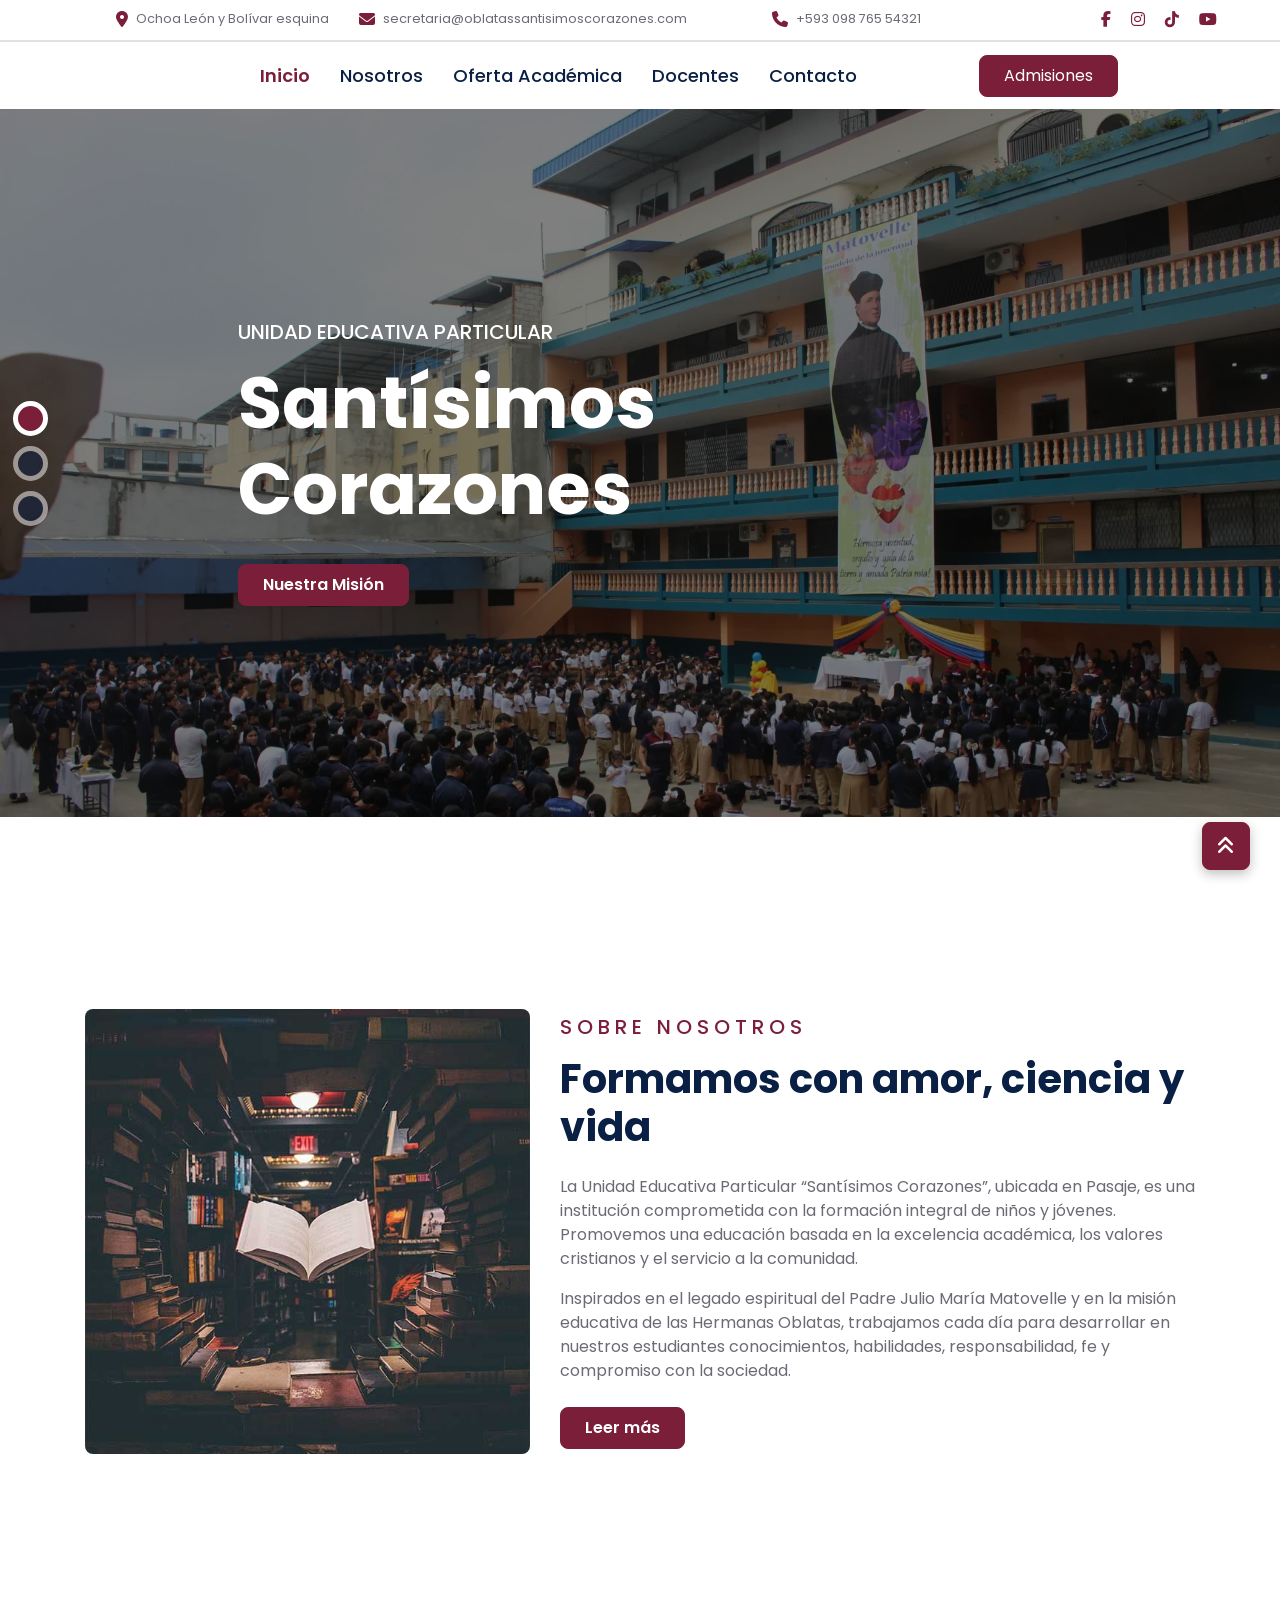
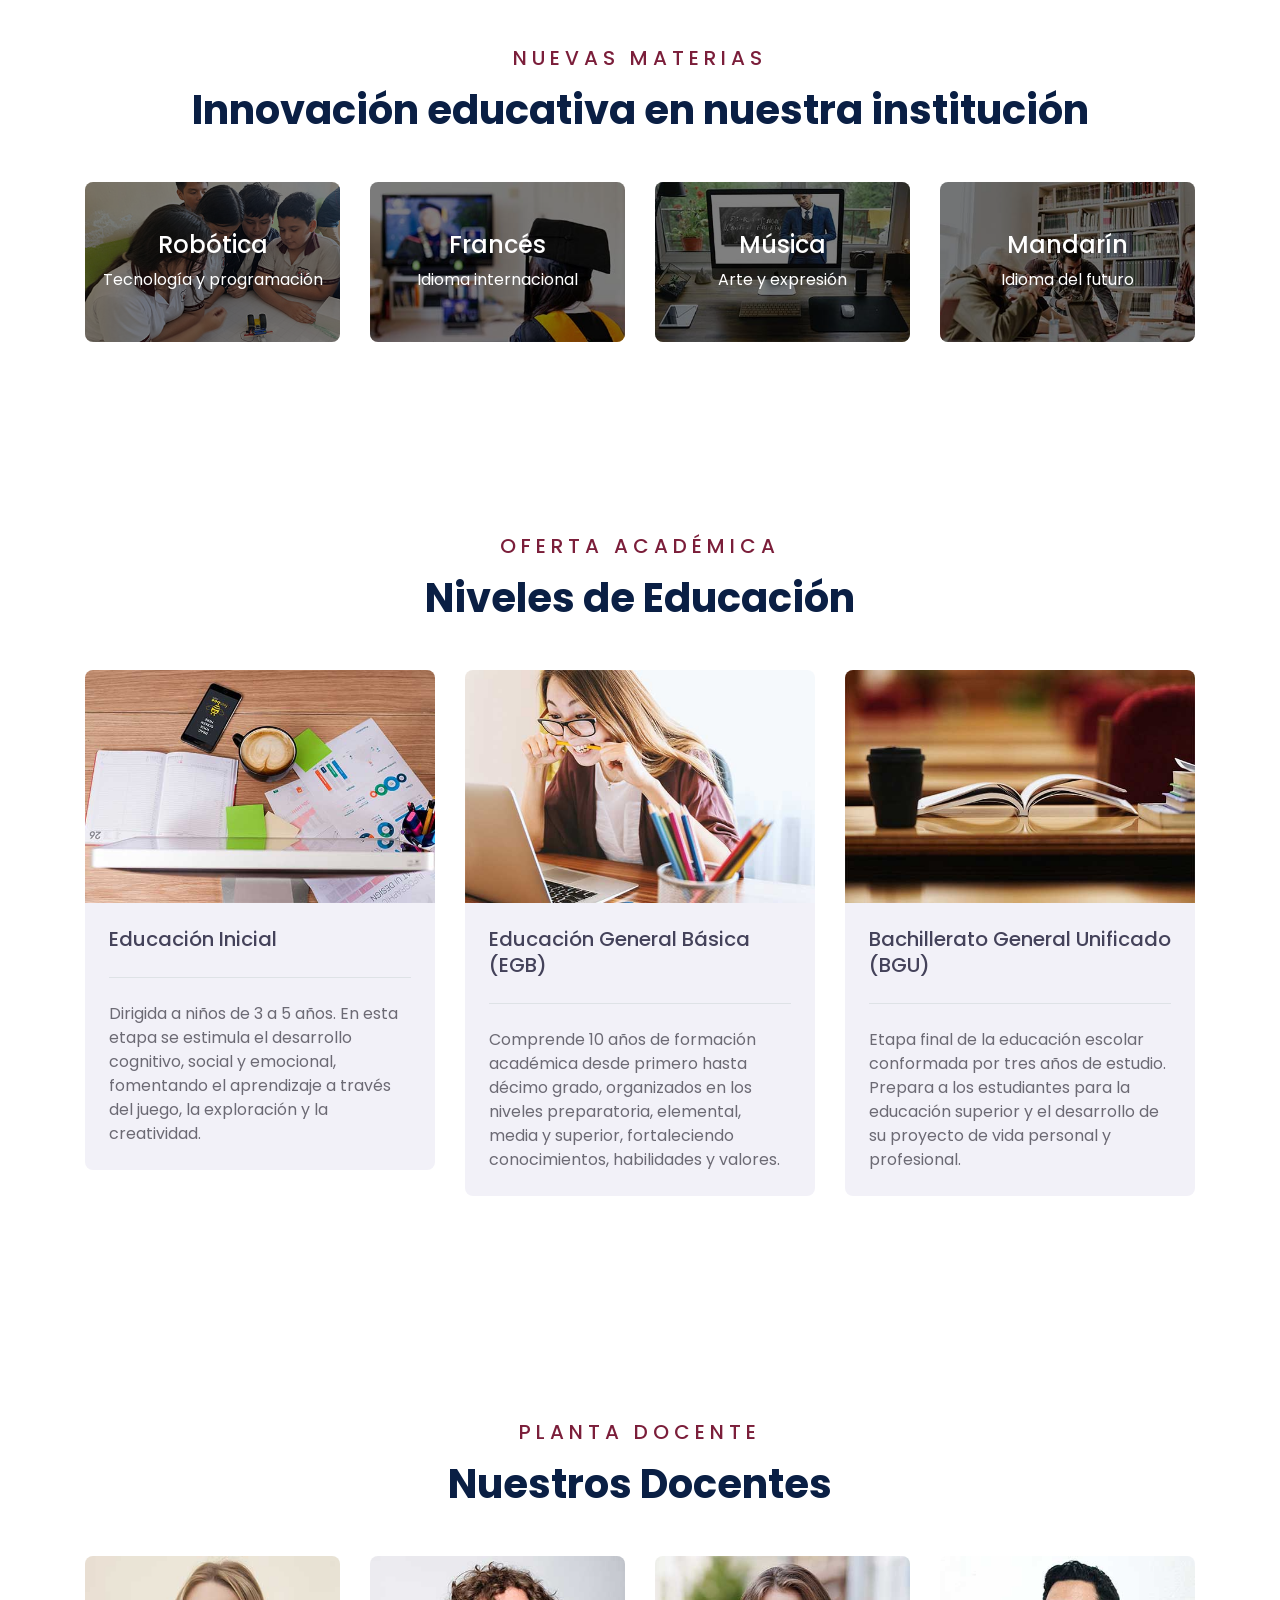
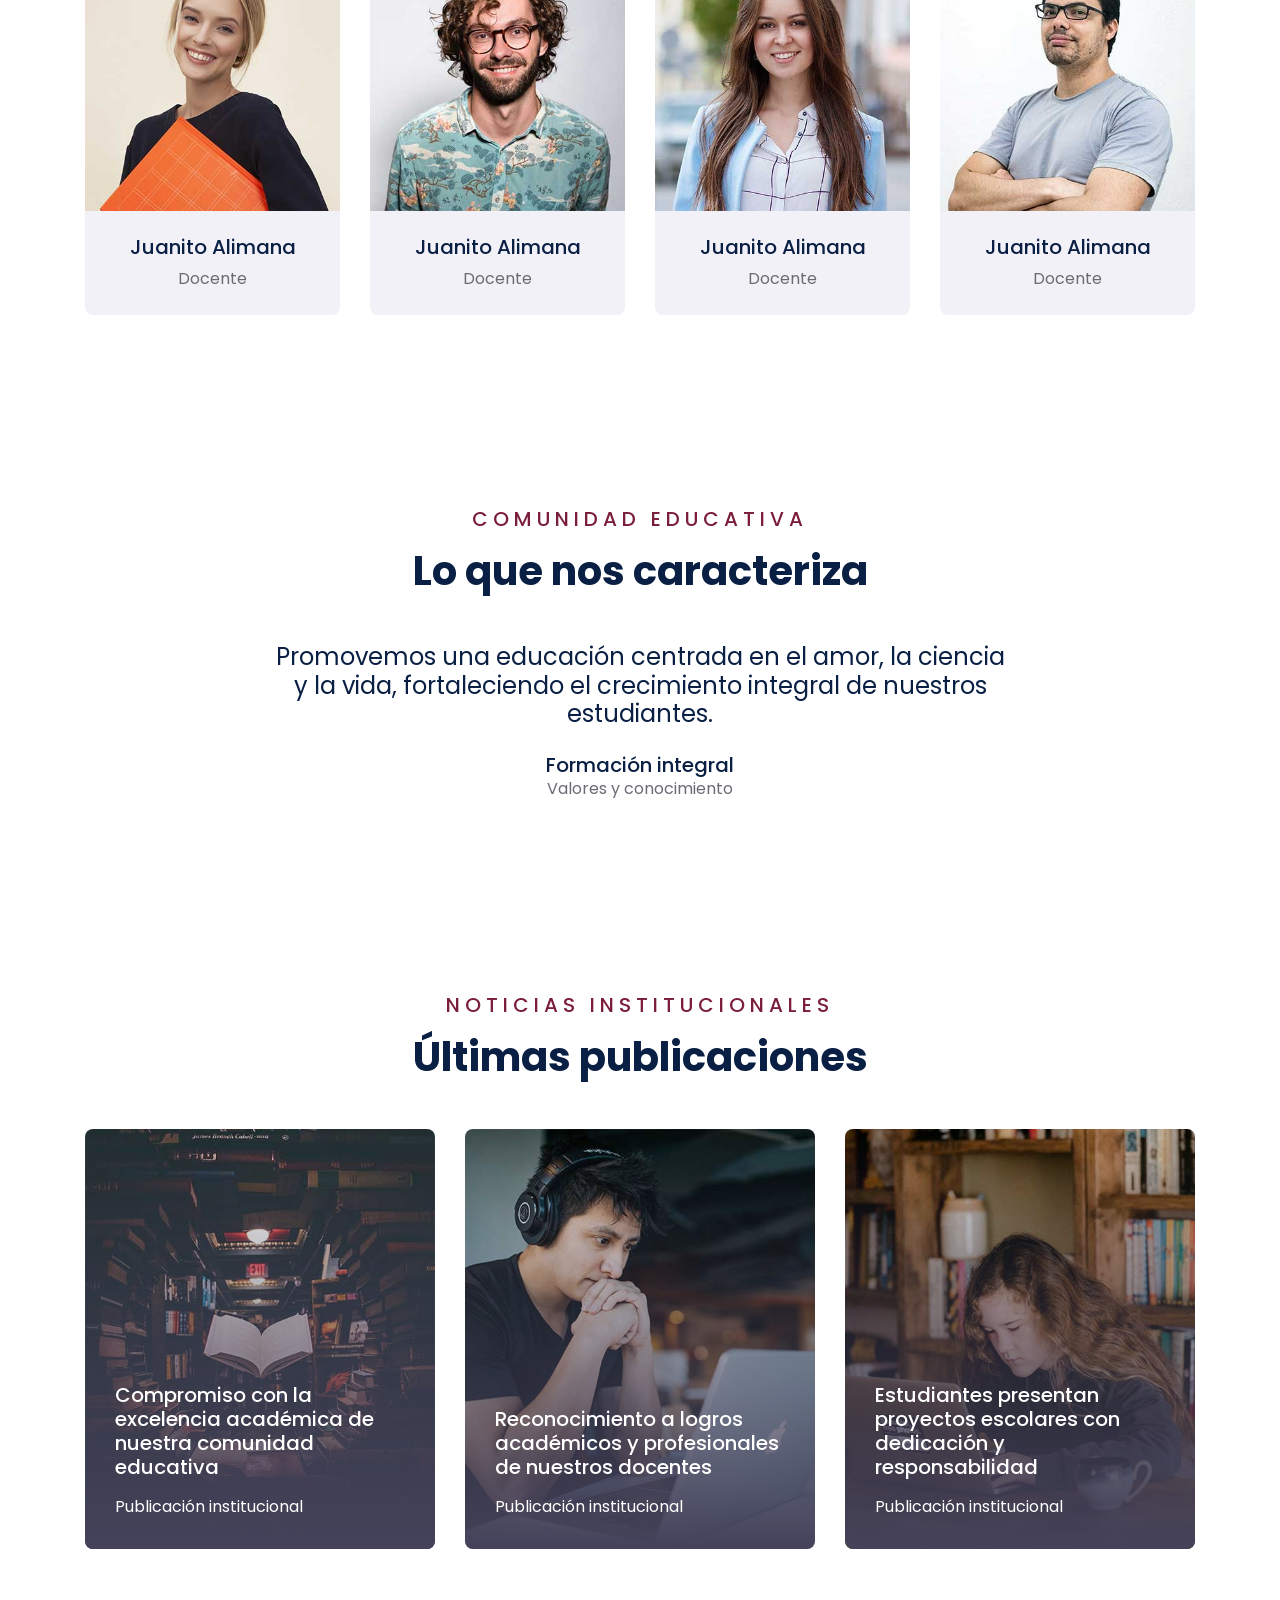
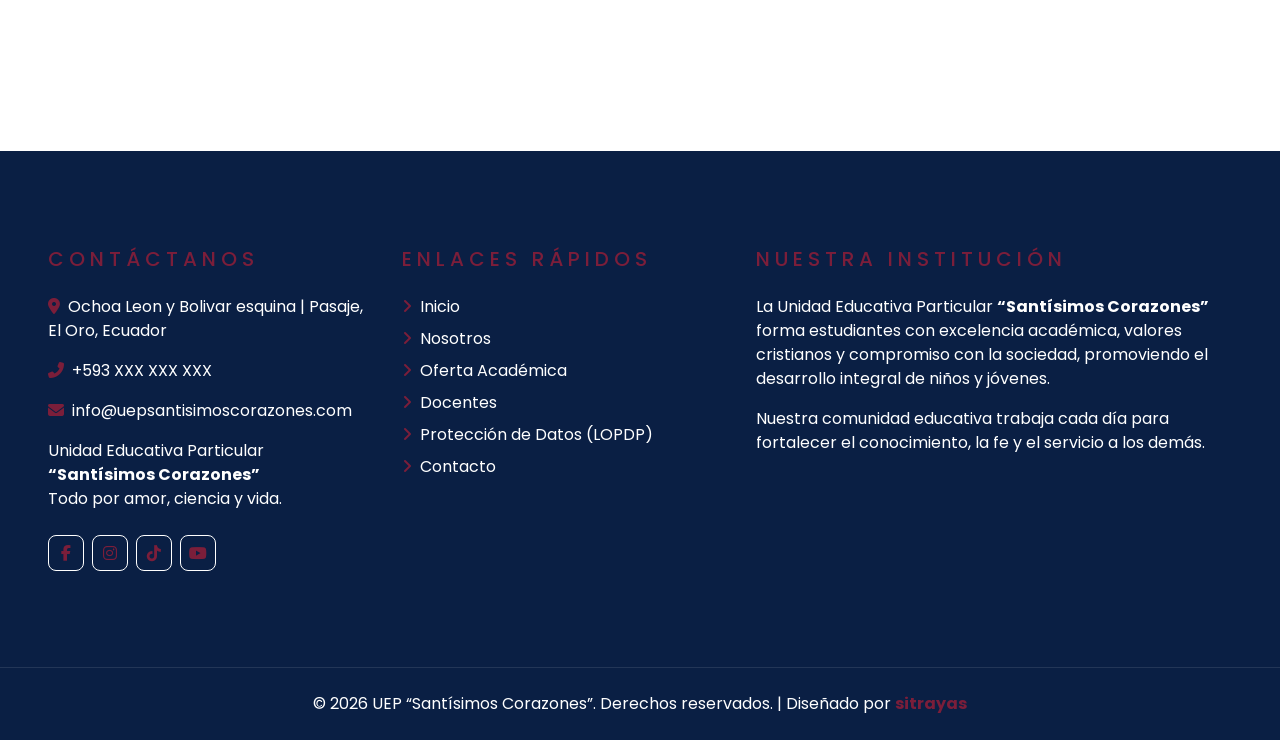
==== index.html @ c07a0434 "update photos update photos" ====
<!DOCTYPE html>
<html lang="es">

<head>
    <meta charset="utf-8">
    <title>UEP Santisimos Corazones</title>
    <meta content="width=device-width, initial-scale=1.0" name="viewport">
   <meta content="Unidad Educativa Particular Santísimos Corazones, Pasaje, El Oro, educación, colegio, EGB, BGU, inicial" name="keywords">
<meta content="Sitio web oficial de la Unidad Educativa Particular Santísimos Corazones. Educación con valores, excelencia académica e innovación educativa en Pasaje, El Oro." name="description">

    <!-- Favicon -->
    <link href="img/favicon.ico" rel="icon">

    <!-- Google Web Fonts -->
    <link rel="preconnect" href="https://fonts.gstatic.com">
    <link href="https://fonts.googleapis.com/css2?family=Poppins:wght@400;500;600;700&display=swap" rel="stylesheet"> 

   
    <!-- Libraries Stylesheet -->
    <link href="lib/owlcarousel/assets/owl.carousel.min.css" rel="stylesheet">

    <!-- Customized Bootstrap Stylesheet -->
    <link href="css/style.css" rel="stylesheet">


    <link href="https://cdnjs.cloudflare.com/ajax/libs/font-awesome/6.5.1/css/all.min.css" rel="stylesheet">
</head>

<body>
   <!-- Topbar Start -->
<div class="container-fluid d-none d-lg-block bg-light border-bottom">
    <div class="row align-items-center py-2 px-xl-5">

        <!-- Ubicación -->
        <div class="col-lg-3 text-right">
            <div class="d-inline-flex align-items-center">
                <i class="fa fa-map-marker-alt text-primary mr-2"></i>
                <small>Ochoa León y Bolívar esquina</small>
            </div>
        </div>

        <!-- Correo -->
        <div class="col-lg-3 text-right">
            <div class="d-inline-flex align-items-center">
                <i class="fa fa-envelope text-primary mr-2"></i>
                <small>secretaria@oblatassantisimoscorazones.com</small>
            </div>
        </div>

        <!-- Teléfono -->
        <div class="col-lg-3 text-right">
            <div class="d-inline-flex align-items-center">
                <i class="fa fa-phone text-primary mr-2"></i>
                <small>+593 098 765 54321</small>
            </div>
        </div>

        <!-- Redes sociales -->
        <div class="col-lg-3 text-right">

            <a class="text-primary mr-3" href="#">
                <i class="fab fa-facebook-f"></i>
            </a>

            <a class="text-primary mr-3" href="#">
                <i class="fab fa-instagram"></i>
            </a>

            <a class="text-primary mr-3" href="#">
                <i class="fab fa-tiktok"></i>
            </a>

            <a class="text-primary" href="#">
                <i class="fab fa-youtube"></i>
            </a>

        </div>

    </div>
</div>
<!-- Topbar End -->


<!-- Navbar Start -->
<div class="container-fluid">
    <div class="row border-top px-xl-5 justify-content-center">
        <div class="col-lg-10">
            <nav class="navbar navbar-expand-lg bg-light navbar-light py-3 py-lg-0 px-0">
              
                   <a href="" class="text-decoration-none d-block d-lg-none">
                        <h1 class="m-0"><span class="text-primary">UEP</span> SC</h1>
                    </a>

                <button type="button" class="navbar-toggler" data-toggle="collapse" data-target="#navbarCollapse">
                    <span class="navbar-toggler-icon"></span>
                </button>

                <div class="collapse navbar-collapse" id="navbarCollapse">
                    <div class="navbar-nav py-0 mx-auto" style="margin-left: 80px;">
                        <a href="index.html" class="nav-item nav-link active">Inicio</a>
                        <a href="index.html" class="nav-item nav-link">Nosotros</a>
                        <a href="index.html" class="nav-item nav-link">Oferta Académica</a>
                        <a href="index.html" class="nav-item nav-link">Docentes</a>
                 
                       <div class="nav-item dropdown">
                    <!--    <a href="#" class="nav-link dropdown-toggle" data-toggle="dropdown">Noticias</a>
                         <div class="dropdown-menu rounded-0 m-0">
                                             
                     Pestanas de blog

                                <a href="blog.html" class="dropdown-item">Publicaciones</a>
                                <a href="single.html" class="dropdown-item">Detalle</a>
                           

                            </div>    -->
                        </div>
                        <a href="contact.html" class="nav-item nav-link">Contacto</a>
                    </div>

                    <a class="btn btn-primary py-2 px-4 d-none d-lg-block ml-4" href="">Admisiones</a>
                </div>
            </nav>
        </div>
    </div>
</div>
<!-- Navbar End -->






    <!-- Carousel Start -->
    <div class="container-fluid p-0 pb-5 mb-5">
        <div id="header-carousel" class="carousel slide carousel-fade" data-ride="carousel">
            <ol class="carousel-indicators">
                <li data-target="#header-carousel" data-slide-to="0" class="active"></li>
                <li data-target="#header-carousel" data-slide-to="1"></li>
                <li data-target="#header-carousel" data-slide-to="2"></li>
            </ol>
            <div class="carousel-inner">
                <div class="carousel-item active" style="min-height: 300px;">
                    <img class="position-relative w-100" src="img/colegio.webp" style="min-height: 300px; object-fit: cover;">
                    <div class="carousel-caption d-flex align-items-center justify-content-center">
                        <div class="p-5" style="width: 100%; max-width: 900px;">
                             <h5 class="text-white text-uppercase mb-md-3">Unidad Educativa Particular</h5>
                            <h1 class="display-3 text-white mb-md-4">Santísimos Corazones</h1>
                            <a href="" class="btn btn-primary py-md-2 px-md-4 font-weight-semi-bold mt-2">Nuestra Misión</a>
                               
                          </div>
                    </div>
                </div>
                <div class="carousel-item" style="min-height: 300px;">
                    <img class="position-relative w-100" src="img/carousel-2.jpg" style="min-height: 300px; object-fit: cover;">
                    <div class="carousel-caption d-flex align-items-center justify-content-center">
                        <div class="p-5" style="width: 100%; max-width: 900px;">
                          <h5 class="text-white text-uppercase mb-md-3">Todo por amor, ciencia y vida</h5>
                            <h1 class="display-3 text-white mb-md-4">Educación con valores y excelencia académica</h1>
                            <a href="" class="btn btn-primary py-md-2 px-md-4 font-weight-semi-bold mt-2">Nuestra Visión</a>
                       
                           </div>
                    </div>
                </div>
                <div class="carousel-item" style="min-height: 300px;">
                    <img class="position-relative w-100" src="img/carousel-3.jpg" style="min-height: 300px; object-fit: cover;">
                    <div class="carousel-caption d-flex align-items-center justify-content-center">
                        <div class="p-5" style="width: 100%; max-width: 900px;">
                          
                            <h5 class="text-white text-uppercase mb-md-3">Formación integral</h5>
                            <h1 class="display-3 text-white mb-md-4">Comprometidos con el futuro de nuestros estudiantes</h1>
                            <a href="" class="btn btn-primary py-md-2 px-md-4 font-weight-semi-bold mt-2">Más información</a>
                      </div>
                    </div>
                </div>
            </div>
        </div>
    </div>
    <!-- Carousel End -->


    <!-- About Start -->
   <div class="container-fluid py-5">
        <div class="container py-5">
            <div class="row align-items-center">
                <div class="col-lg-5">
                    <img class="img-fluid rounded mb-4 mb-lg-0" src="img/about.jpg" alt="">
                </div>
                <div class="col-lg-7">
                    <div class="text-left mb-4">
                        <h5 class="text-primary text-uppercase mb-3" style="letter-spacing: 5px;">Sobre Nosotros</h5>
                        <h1>Formamos con amor, ciencia y vida</h1>
                    </div>
                    <p>
                        La Unidad Educativa Particular “Santísimos Corazones”, ubicada en Pasaje, es una institución comprometida con la formación integral de niños y jóvenes. Promovemos una educación basada en la excelencia académica, los valores cristianos y el servicio a la comunidad.
                    </p>
                    <p>
                        Inspirados en el legado espiritual del Padre Julio María Matovelle y en la misión educativa de las Hermanas Oblatas, trabajamos cada día para desarrollar en nuestros estudiantes conocimientos, habilidades, responsabilidad, fe y compromiso con la sociedad.
                    </p>
                    <a href="" class="btn btn-primary py-md-2 px-md-4 font-weight-semi-bold mt-2">Leer más</a>
                </div>
            </div>
        </div>
    </div>
    <!-- About End -->


    <!-- Category Start -->
   
    
    <div class="container-fluid py-5">
    <div class="container pt-5 pb-3">
        <div class="text-center mb-5">
            <h5 class="text-primary text-uppercase mb-3" style="letter-spacing: 5px;">Nuevas Materias</h5>
            <h1>Innovación educativa en nuestra institución</h1>
        </div>
        <div class="row">

            <div class="col-lg-3 col-md-6 mb-4">
                <div class="cat-item position-relative overflow-hidden rounded mb-2">
                    <img class="img-fluid" src="img/robotica1.jpg" alt="">
                    <a class="cat-overlay text-white text-decoration-none" href="">
                        <h4 class="text-white font-weight-medium">Robótica</h4>
                        <span>Tecnología y programación</span>
                    </a>
                </div>
            </div>

            <div class="col-lg-3 col-md-6 mb-4">
                <div class="cat-item position-relative overflow-hidden rounded mb-2">
                    <img class="img-fluid" src="img/cat-2.jpg" alt="">
                    <a class="cat-overlay text-white text-decoration-none" href="">
                        <h4 class="text-white font-weight-medium">Francés</h4>
                        <span>Idioma internacional</span>
                    </a>
                </div>
            </div>

            <div class="col-lg-3 col-md-6 mb-4">
                <div class="cat-item position-relative overflow-hidden rounded mb-2">
                    <img class="img-fluid" src="img/cat-3.jpg" alt="">
                    <a class="cat-overlay text-white text-decoration-none" href="">
                        <h4 class="text-white font-weight-medium">Música</h4>
                        <span>Arte y expresión</span>
                    </a>
                </div>
            </div>

            <div class="col-lg-3 col-md-6 mb-4">
                <div class="cat-item position-relative overflow-hidden rounded mb-2">
                    <img class="img-fluid" src="img/cat-4.jpg" alt="">
                    <a class="cat-overlay text-white text-decoration-none" href="">
                        <h4 class="text-white font-weight-medium">Mandarín</h4>
                        <span>Idioma del futuro</span>
                    </a>
                </div>
            </div>

        </div>
    </div>
</div>


    <!-- Category Start -->


    <!-- Courses Start -->
   
 
    <div class="container-fluid py-5">
    <div class="container py-5">
        <div class="text-center mb-5">
            <h5 class="text-primary text-uppercase mb-3" style="letter-spacing: 5px;">Oferta Académica</h5>
            <h1>Niveles de Educación</h1>
        </div>

        <div class="row">

            <!-- EDUCACION INICIAL -->
            <div class="col-lg-4 col-md-6 mb-4">
                <div class="rounded overflow-hidden mb-2">
                    <img class="img-fluid" src="img/course-1.jpg" alt="">
                    <div class="bg-secondary p-4">
                        <a class="h5" href="">Educación Inicial</a>
                        <div class="border-top mt-4 pt-4">
                            <p class="m-0">
                                Dirigida a niños de 3 a 5 años. En esta etapa se estimula el desarrollo
                                cognitivo, social y emocional, fomentando el aprendizaje a través del juego,
                                la exploración y la creatividad.
                            </p>
                        </div>
                    </div>
                </div>
            </div>

            <!-- EDUCACION GENERAL BASICA -->
            <div class="col-lg-4 col-md-6 mb-4">
                <div class="rounded overflow-hidden mb-2">
                    <img class="img-fluid" src="img/course-2.jpg" alt="">
                    <div class="bg-secondary p-4">
                        <a class="h5" href="">Educación General Básica (EGB)</a>
                        <div class="border-top mt-4 pt-4">
                            <p class="m-0">
                                Comprende 10 años de formación académica desde primero hasta décimo grado,
                                organizados en los niveles preparatoria, elemental, media y superior,
                                fortaleciendo conocimientos, habilidades y valores.
                            </p>
                        </div>
                    </div>
                </div>
            </div>

            <!-- BACHILLERATO -->
            <div class="col-lg-4 col-md-6 mb-4">
                <div class="rounded overflow-hidden mb-2">
                    <img class="img-fluid" src="img/course-3.jpg" alt="">
                    <div class="bg-secondary p-4">
                        <a class="h5" href="">Bachillerato General Unificado (BGU)</a>
                        <div class="border-top mt-4 pt-4">
                            <p class="m-0">
                                Etapa final de la educación escolar conformada por tres años de estudio.
                                Prepara a los estudiantes para la educación superior y el desarrollo de su
                                proyecto de vida personal y profesional.
                            </p>
                        </div>
                    </div>
                </div>
            </div>

        </div>
    </div>
</div>

    <!-- Courses End -->


    <!-- Registration Start 
   
   
<div class="container-fluid bg-registration py-5" style="margin: 90px 0;">
    <div class="container py-5">
        <div class="row align-items-center">
            <div class="col-lg-7 mb-5 mb-lg-0">
                <div class="mb-4">
                    <h5 class="text-primary text-uppercase mb-3" style="letter-spacing: 5px;">Admisiones</h5>
                    <h1 class="text-white">Forma parte de la familia Santísimos Corazones</h1>
                </div>
                <p class="text-white">
                    En la Unidad Educativa Particular “Santísimos Corazones” formamos estudiantes con excelencia académica, valores cristianos y compromiso con la sociedad. Brindamos una educación integral que impulsa el desarrollo intelectual, humano, espiritual y creativo de nuestros niños y jóvenes.
                </p>
                <ul class="list-inline text-white m-0">
                    <li class="py-2"><i class="fa fa-check text-primary mr-3"></i>Educación integral basada en valores</li>
                    <li class="py-2"><i class="fa fa-check text-primary mr-3"></i>Excelencia académica e innovación educativa</li>
                    <li class="py-2"><i class="fa fa-check text-primary mr-3"></i>Formación humana, espiritual y social</li>
                </ul>
            </div>

            <div class="col-lg-5">
                <div class="card border-0">
                    <div class="card-header bg-light text-center p-4">
                        <h1 class="m-0">Solicita información</h1>
                    </div>
                    <div class="card-body rounded-bottom bg-primary p-5">
                        <form>
                            <div class="form-group">
                                <input type="text" class="form-control border-0 p-4" placeholder="Nombre completo" required="required" />
                            </div>
                            <div class="form-group">
                                <input type="email" class="form-control border-0 p-4" placeholder="Correo electrónico" required="required" />
                            </div>
                            <div class="form-group">
                                <select class="custom-select border-0 px-4" style="height: 47px;">
                                    <option selected>Seleccione un nivel educativo</option>
                                    <option value="1">Educación Inicial</option>
                                    <option value="2">Educación General Básica</option>
                                    <option value="3">Bachillerato General Unificado</option>
                                </select>
                            </div>
                            <div>
                                <button class="btn btn-dark btn-block border-0 py-3" type="submit">Enviar solicitud</button>
                            </div>
                        </form>
                    </div>
                </div>
            </div>
        </div>
    </div>
</div>



     -->


    <!-- Team Start -->
    <div class="container-fluid py-5">
        <div class="container pt-5 pb-3">
            <div class="text-center mb-5">
                <h5 class="text-primary text-uppercase mb-3" style="letter-spacing: 5px;">Planta Docente</h5>
                <h1>Nuestros Docentes</h1>
            </div>
            <div class="row">
                <div class="col-md-6 col-lg-3 text-center team mb-4">
                    <div class="team-item rounded overflow-hidden mb-2">
                        <div class="team-img position-relative">
                            <img class="img-fluid" src="img/team-1.jpg" alt="">
                            <div class="team-social">
                                <a class="btn btn-outline-light btn-square mx-1" href="#"><i class="fab fa-twitter"></i></a>
                                <a class="btn btn-outline-light btn-square mx-1" href="#"><i class="fab fa-facebook-f"></i></a>
                                <a class="btn btn-outline-light btn-square mx-1" href="#"><i class="fab fa-linkedin-in"></i></a>
                            </div>
                        </div>
                        <div class="bg-secondary p-4">
                            <h5>Juanito Alimana</h5>
                            <p class="m-0">Docente</p>
                        </div>
                    </div>
                </div>
                <div class="col-md-6 col-lg-3 text-center team mb-4">
                    <div class="team-item rounded overflow-hidden mb-2">
                        <div class="team-img position-relative">
                            <img class="img-fluid" src="img/team-2.jpg" alt="">
                            <div class="team-social">
                                <a class="btn btn-outline-light btn-square mx-1" href="#"><i class="fab fa-twitter"></i></a>
                                <a class="btn btn-outline-light btn-square mx-1" href="#"><i class="fab fa-facebook-f"></i></a>
                                <a class="btn btn-outline-light btn-square mx-1" href="#"><i class="fab fa-linkedin-in"></i></a>
                            </div>
                        </div>
                        <div class="bg-secondary p-4">
                            <h5>Juanito Alimana</h5>
                            <p class="m-0">Docente</p>
                        </div>
                    </div>
                </div>
                <div class="col-md-6 col-lg-3 text-center team mb-4">
                    <div class="team-item rounded overflow-hidden mb-2">
                        <div class="team-img position-relative">
                            <img class="img-fluid" src="img/team-3.jpg" alt="">
                            <div class="team-social">
                                <a class="btn btn-outline-light btn-square mx-1" href="#"><i class="fab fa-twitter"></i></a>
                                <a class="btn btn-outline-light btn-square mx-1" href="#"><i class="fab fa-facebook-f"></i></a>
                                <a class="btn btn-outline-light btn-square mx-1" href="#"><i class="fab fa-linkedin-in"></i></a>
                            </div>
                        </div>
                        <div class="bg-secondary p-4">
                             <h5>Juanito Alimana</h5>
                            <p class="m-0">Docente</p>
                        </div>
                    </div>
                </div>
                <div class="col-md-6 col-lg-3 text-center team mb-4">
                    <div class="team-item rounded overflow-hidden mb-2">
                        <div class="team-img position-relative">
                            <img class="img-fluid" src="img/team-4.jpg" alt="">
                            <div class="team-social">
                                <a class="btn btn-outline-light btn-square mx-1" href="#"><i class="fab fa-twitter"></i></a>
                                <a class="btn btn-outline-light btn-square mx-1" href="#"><i class="fab fa-facebook-f"></i></a>
                                <a class="btn btn-outline-light btn-square mx-1" href="#"><i class="fab fa-linkedin-in"></i></a>
                            </div>
                        </div>
                        <div class="bg-secondary p-4">
                            <h5>Juanito Alimana</h5>
                            <p class="m-0">Docente</p>
                        </div>
                    </div>
                </div>
            </div>
        </div>
    </div>
    <!-- Team End -->


    <!-- Testimonial Start -->
  

  <div class="container-fluid py-5">
        <div class="container py-5">
            <div class="text-center mb-5">
                <h5 class="text-primary text-uppercase mb-3" style="letter-spacing: 5px;">Comunidad Educativa</h5>
                <h1>Lo que nos caracteriza</h1>
            </div>
            <div class="row justify-content-center">
                <div class="col-lg-8">
                    <div class="owl-carousel testimonial-carousel">
                        <div class="text-center">
                           
                            <h4 class="font-weight-normal mb-4">Promovemos una educación centrada en el amor, la ciencia y la vida, fortaleciendo el crecimiento integral de nuestros estudiantes.</h4>
                            <h5 class="m-0">Formación integral</h5>
                            <span>Valores y conocimiento</span>
                        </div>
                        <div class="text-center">
                          
                            <h4 class="font-weight-normal mb-4">Celebramos los logros académicos de nuestros estudiantes y docentes, reconociendo el esfuerzo, la constancia y la excelencia.</h4>
                            <h5 class="m-0">Excelencia académica</h5>
                            <span>Compromiso institucional</span>
                        </div>
                        <div class="text-center">
                          
                            <h4 class="font-weight-normal mb-4">Impulsamos proyectos escolares, actividades culturales y experiencias de aprendizaje que fortalecen la creatividad y la responsabilidad.</h4>
                            <h5 class="m-0">Innovación educativa</h5>
                            <span>Aprender haciendo</span>
                        </div>
                    </div>
                </div>
            </div>
        </div>
    </div>



    <!-- Testimonial End -->


    <!-- Blog Start -->
    <div class="container-fluid py-5">
        <div class="container pt-5 pb-3">
            <div class="text-center mb-5">
                <h5 class="text-primary text-uppercase mb-3" style="letter-spacing: 5px;">Noticias Institucionales</h5>
                <h1>Últimas publicaciones</h1>
            </div>
            <div class="row pb-3">
                <div class="col-lg-4 mb-4">
                    <div class="blog-item position-relative overflow-hidden rounded mb-2">
                        <img class="img-fluid" src="img/blog-1.jpg" alt="">
                        <a class="blog-overlay text-decoration-none" href="">
                            <h5 class="text-white mb-3">Compromiso con la excelencia académica de nuestra comunidad educativa</h5>
                            <p class="text-primary m-0">Publicación institucional</p>
                        </a>
                    </div>
                </div>
                <div class="col-lg-4 mb-4">
                    <div class="blog-item position-relative overflow-hidden rounded mb-2">
                        <img class="img-fluid" src="img/blog-2.jpg" alt="">
                        <a class="blog-overlay text-decoration-none" href="">
                            <h5 class="text-white mb-3">Reconocimiento a logros académicos y profesionales de nuestros docentes</h5>
                            <p class="text-primary m-0">Publicación institucional</p>
                        </a>
                    </div>
                </div>
                <div class="col-lg-4 mb-4">
                    <div class="blog-item position-relative overflow-hidden rounded mb-2">
                        <img class="img-fluid" src="img/blog-3.jpg" alt="">
                        <a class="blog-overlay text-decoration-none" href="">
                            <h5 class="text-white mb-3">Estudiantes presentan proyectos escolares con dedicación y responsabilidad</h5>
                            <p class="text-primary m-0">Publicación institucional</p>
                        </a>
                    </div>
                </div>
            </div>
        </div>
    </div>
    <!-- Blog End -->


    <!-- Footer Start -->
  
    
    <div class="container-fluid bg-dark text-white py-5 px-sm-3 px-lg-5" style="margin-top: 90px;">
    <div class="row pt-5">

        <div class="col-lg-7 col-md-12">
            <div class="row">

                <!-- CONTACTO -->
                <div class="col-md-6 mb-5">
                    <h5 class="text-primary text-uppercase mb-4" style="letter-spacing: 5px;">Contáctanos</h5>

                    <p><i class="fa fa-map-marker-alt mr-2"></i>Ochoa Leon y Bolivar esquina | Pasaje, El Oro, Ecuador</p>
                    
                    <p><i class="fa fa-phone-alt mr-2"></i>+593 XXX XXX XXX</p>
                    <p><i class="fa fa-envelope mr-2"></i>info@uepsantisimoscorazones.com</p>

                    <p class="mt-3">
                        Unidad Educativa Particular <br>
                        <strong>“Santísimos Corazones”</strong><br>
                        Todo por amor, ciencia y vida.
                    </p>

                    <div class="d-flex justify-content-start mt-4">
                       <a class="btn btn-outline-light btn-square mr-2" href="https://facebook.com/tu_pagina" target="_blank">
    <i class="fab fa-facebook-f"></i>
</a>

<a class="btn btn-outline-light btn-square mr-2" href="https://instagram.com/tu_pagina" target="_blank">
    <i class="fab fa-instagram"></i>
</a>

<a class="btn btn-outline-light btn-square mr-2" href="https://tiktok.com/@tu_usuario" target="_blank">
    <i class="fab fa-tiktok"></i>
</a>

<a class="btn btn-outline-light btn-square" href="https://youtube.com/@tu_canal" target="_blank">
    <i class="fab fa-youtube"></i>
</a>
                    </div>
                </div>

                <!-- ENLACES -->
                <div class="col-md-6 mb-5">
                    <h5 class="text-primary text-uppercase mb-4" style="letter-spacing: 5px;">Enlaces rápidos</h5>

                    <div class="d-flex flex-column justify-content-start">

                         <a class="text-white mb-2" href="index.html">
            <i class="fa fa-angle-right mr-2"></i>Inicio
        </a>

        <a class="text-white mb-2" href="about.html">
            <i class="fa fa-angle-right mr-2"></i>Nosotros
        </a>

        <a class="text-white mb-2" href="course.html">
            <i class="fa fa-angle-right mr-2"></i>Oferta Académica
        </a>

        <a class="text-white mb-2" href="teacher.html">
            <i class="fa fa-angle-right mr-2"></i>Docentes
        </a>

        <a class="text-white mb-2" href="lopdp.html">
            <i class="fa fa-angle-right mr-2"></i>Protección de Datos (LOPDP)
        </a>

        <a class="text-white" href="contact.html">
            <i class="fa fa-angle-right mr-2"></i>Contacto
        </a>

                    </div>
                </div>

            </div>
        </div>

        <!-- INFORMACIÓN -->
        <div class="col-lg-5 col-md-12 mb-5">
            <h5 class="text-primary text-uppercase mb-4" style="letter-spacing: 5px;">Nuestra Institución</h5>

            <p>
                La Unidad Educativa Particular <strong>“Santísimos Corazones”</strong> forma
                estudiantes con excelencia académica, valores cristianos y compromiso con la
                sociedad, promoviendo el desarrollo integral de niños y jóvenes.
            </p>

            <p>
                Nuestra comunidad educativa trabaja cada día para fortalecer el conocimiento,
                la fe y el servicio a los demás.
            </p>

        </div>

    </div>
</div>

<div class="container-fluid bg-dark text-white border-top py-4 px-sm-3 px-md-5"
                 style="border-color: rgba(256, 256, 256, .1) !important;">

    <div class="row">
        <div class="col-12 text-center">
            <p class="m-0 text-white">
                &copy; 2026 UEP “Santísimos Corazones”.
                Derechos reservados. |
                Diseñado por
                <a class="text-primary font-weight-bold" href="https://sitrayas.com" target="_blank">
                    sitrayas
                </a>
            </p>
        </div>
    </div>

        </div>

       <!--   <div class="col-lg-6 text-center text-md-right">

          <ul class="nav d-inline-flex">

                <li class="nav-item">
                    <a class="nav-link text-white py-0" href="#">Política de privacidad</a>
                </li>

                <li class="nav-item">
                    <a class="nav-link text-white py-0" href="#">Términos y condiciones</a>
                </li>

                <li class="nav-item">
                    <a class="nav-link text-white py-0" href="#">Preguntas frecuentes</a>
                </li>

                <li class="nav-item">
                    <a class="nav-link text-white py-0" href="#">Soporte</a>
                </li>

            </ul>

        </div> -->

    </div>

</div>


    <!-- Footer End -->


    <!-- Back to Top -->
    <a href="#" class="btn btn-lg btn-primary btn-lg-square back-to-top"><i class="fa fa-angle-double-up"></i></a>


    <!-- JavaScript Libraries -->
    <script src="https://code.jquery.com/jquery-3.4.1.min.js"></script>
    <script src="https://stackpath.bootstrapcdn.com/bootstrap/4.4.1/js/bootstrap.bundle.min.js"></script>
    <script src="lib/easing/easing.min.js"></script>
    <script src="lib/owlcarousel/owl.carousel.min.js"></script>

    <!-- Contact Javascript File -->
    <script src="mail/jqBootstrapValidation.min.js"></script>
    <script src="mail/contact.js"></script>

    <!-- Template Javascript -->
    <script src="js/main.js"></script>
</body>

</html>
---- css/style.css ----
/******* Bootstrap Theming ********/
/*!
 * Bootstrap v4.5.3 (https://getbootstrap.com/)
 * Copyright 2011-2020 The Bootstrap Authors
 * Copyright 2011-2020 Twitter, Inc.
 * Licensed under MIT (https://github.com/twbs/bootstrap/blob/main/LICENSE)
 */
:root {
  --blue: #007bff;
  --indigo: #6610f2;
  --purple: #6f42c1;
  --pink: #e83e8c;
  --red: #dc3545;
  --orange: #fd7e14;
  --yellow: #ffc107;
  --green: #28a745;
  --teal: #20c997;
  --cyan: #17a2b8;
  --white: #fff;
  --gray: #6c757d;
  --gray-dark: #343a40;
  --primary: #FF6600;
  --secondary: #F2F1F8;
  --success: #28a745;
  --info: #17a2b8;
  --warning: #ffc107;
  --danger: #dc3545;
  --light: #FFFFFF;
  --dark: #44425A;
  --breakpoint-xs: 0;
  --breakpoint-sm: 576px;
  --breakpoint-md: 768px;
  --breakpoint-lg: 992px;
  --breakpoint-xl: 1200px;
  --font-family-sans-serif: "Poppins", sans-serif;
  --font-family-monospace: SFMono-Regular, Menlo, Monaco, Consolas, "Liberation Mono", "Courier New", monospace;
}

*,
*::before,
*::after {
  box-sizing: border-box;
}

html {
  font-family: sans-serif;
  line-height: 1.15;
  -webkit-text-size-adjust: 100%;
  -webkit-tap-highlight-color: rgba(0, 0, 0, 0);
}

article, aside, figcaption, figure, footer, header, hgroup, main, nav, section {
  display: block;
}

body {
  margin: 0;
  font-family: "Poppins", sans-serif;
  font-size: 1rem;
  font-weight: 400;
  line-height: 1.5;
  color: #6C6A74;
  text-align: left;
  background-color: #fff;
}

[tabindex="-1"]:focus:not(:focus-visible) {
  outline: 0 !important;
}

hr {
  box-sizing: content-box;
  height: 0;
  overflow: visible;
}

h1, h2, h3, h4, h5, h6 {
  margin-top: 0;
  margin-bottom: 0.5rem;
}

p {
  margin-top: 0;
  margin-bottom: 1rem;
}

abbr[title],
abbr[data-original-title] {
  text-decoration: underline;
  text-decoration: underline dotted;
  cursor: help;
  border-bottom: 0;
  text-decoration-skip-ink: none;
}

address {
  margin-bottom: 1rem;
  font-style: normal;
  line-height: inherit;
}

ol,
ul,
dl {
  margin-top: 0;
  margin-bottom: 1rem;
}

ol ol,
ul ul,
ol ul,
ul ol {
  margin-bottom: 0;
}

dt {
  font-weight: 700;
}

dd {
  margin-bottom: .5rem;
  margin-left: 0;
}

blockquote {
  margin: 0 0 1rem;
}

b,
strong {
  font-weight: bolder;
}

small {
  font-size: 80%;
}

sub,
sup {
  position: relative;
  font-size: 75%;
  line-height: 0;
  vertical-align: baseline;
}

sub {
  bottom: -.25em;
}

sup {
  top: -.5em;
}

a {
  color: #FF6600;
  text-decoration: none;
  background-color: transparent;
}

a:hover {
  color: #b34700;
  text-decoration: underline;
}

a:not([href]):not([class]) {
  color: inherit;
  text-decoration: none;
}

a:not([href]):not([class]):hover {
  color: inherit;
  text-decoration: none;
}

pre,
code,
kbd,
samp {
  font-family: SFMono-Regular, Menlo, Monaco, Consolas, "Liberation Mono", "Courier New", monospace;
  font-size: 1em;
}

pre {
  margin-top: 0;
  margin-bottom: 1rem;
  overflow: auto;
  -ms-overflow-style: scrollbar;
}

figure {
  margin: 0 0 1rem;
}

img {
  vertical-align: middle;
  border-style: none;
}

svg {
  overflow: hidden;
  vertical-align: middle;
}

table {
  border-collapse: collapse;
}

caption {
  padding-top: 0.75rem;
  padding-bottom: 0.75rem;
  color: #6c757d;
  text-align: left;
  caption-side: bottom;
}

th {
  text-align: inherit;
  text-align: -webkit-match-parent;
}

label {
  display: inline-block;
  margin-bottom: 0.5rem;
}

button {
  border-radius: 0;
}

button:focus {
  outline: 1px dotted;
  outline: 5px auto -webkit-focus-ring-color;
}

input,
button,
select,
optgroup,
textarea {
  margin: 0;
  font-family: inherit;
  font-size: inherit;
  line-height: inherit;
}

button,
input {
  overflow: visible;
}

button,
select {
  text-transform: none;
}

[role="button"] {
  cursor: pointer;
}

select {
  word-wrap: normal;
}

button,
[type="button"],
[type="reset"],
[type="submit"] {
  -webkit-appearance: button;
}

button:not(:disabled),
[type="button"]:not(:disabled),
[type="reset"]:not(:disabled),
[type="submit"]:not(:disabled) {
  cursor: pointer;
}

button::-moz-focus-inner,
[type="button"]::-moz-focus-inner,
[type="reset"]::-moz-focus-inner,
[type="submit"]::-moz-focus-inner {
  padding: 0;
  border-style: none;
}

input[type="radio"],
input[type="checkbox"] {
  box-sizing: border-box;
  padding: 0;
}

textarea {
  overflow: auto;
  resize: vertical;
}

fieldset {
  min-width: 0;
  padding: 0;
  margin: 0;
  border: 0;
}

legend {
  display: block;
  width: 100%;
  max-width: 100%;
  padding: 0;
  margin-bottom: .5rem;
  font-size: 1.5rem;
  line-height: inherit;
  color: inherit;
  white-space: normal;
}

@media (max-width: 1200px) {
  legend {
    font-size: calc(1.275rem + 0.3vw) ;
  }
}

progress {
  vertical-align: baseline;
}

[type="number"]::-webkit-inner-spin-button,
[type="number"]::-webkit-outer-spin-button {
  height: auto;
}

[type="search"] {
  outline-offset: -2px;
  -webkit-appearance: none;
}

[type="search"]::-webkit-search-decoration {
  -webkit-appearance: none;
}

::-webkit-file-upload-button {
  font: inherit;
  -webkit-appearance: button;
}

output {
  display: inline-block;
}

summary {
  display: list-item;
  cursor: pointer;
}

template {
  display: none;
}

[hidden] {
  display: none !important;
}

h1, h2, h3, h4, h5, h6,
.h1, .h2, .h3, .h4, .h5, .h6 {
  margin-bottom: 0.5rem;
  font-weight: 500;
  line-height: 1.2;
  color: #44425A;
}

h1, .h1 {
  font-size: 2.5rem;
}

@media (max-width: 1200px) {
  h1, .h1 {
    font-size: calc(1.375rem + 1.5vw) ;
  }
}

h2, .h2 {
  font-size: 2rem;
}

@media (max-width: 1200px) {
  h2, .h2 {
    font-size: calc(1.325rem + 0.9vw) ;
  }
}

h3, .h3 {
  font-size: 1.75rem;
}

@media (max-width: 1200px) {
  h3, .h3 {
    font-size: calc(1.3rem + 0.6vw) ;
  }
}

h4, .h4 {
  font-size: 1.5rem;
}

@media (max-width: 1200px) {
  h4, .h4 {
    font-size: calc(1.275rem + 0.3vw) ;
  }
}

h5, .h5 {
  font-size: 1.25rem;
}

h6, .h6 {
  font-size: 1rem;
}

.lead {
  font-size: 1.25rem;
  font-weight: 300;
}

.display-1 {
  font-size: 6rem;
  font-weight: 300;
  line-height: 1.2;
}

@media (max-width: 1200px) {
  .display-1 {
    font-size: calc(1.725rem + 5.7vw) ;
  }
}

.display-2 {
  font-size: 5.5rem;
  font-weight: 300;
  line-height: 1.2;
}

@media (max-width: 1200px) {
  .display-2 {
    font-size: calc(1.675rem + 5.1vw) ;
  }
}

.display-3 {
  font-size: 4.5rem;
  font-weight: 300;
  line-height: 1.2;
}

@media (max-width: 1200px) {
  .display-3 {
    font-size: calc(1.575rem + 3.9vw) ;
  }
}

.display-4 {
  font-size: 3.5rem;
  font-weight: 300;
  line-height: 1.2;
}

@media (max-width: 1200px) {
  .display-4 {
    font-size: calc(1.475rem + 2.7vw) ;
  }
}

hr {
  margin-top: 1rem;
  margin-bottom: 1rem;
  border: 0;
  border-top: 1px solid rgba(0, 0, 0, 0.1);
}

small,
.small {
  font-size: 80%;
  font-weight: 400;
}

mark,
.mark {
  padding: 0.2em;
  background-color: #fcf8e3;
}

.list-unstyled {
  padding-left: 0;
  list-style: none;
}

.list-inline {
  padding-left: 0;
  list-style: none;
}

.list-inline-item {
  display: inline-block;
}

.list-inline-item:not(:last-child) {
  margin-right: 0.5rem;
}

.initialism {
  font-size: 90%;
  text-transform: uppercase;
}

.blockquote {
  margin-bottom: 1rem;
  font-size: 1.25rem;
}

.blockquote-footer {
  display: block;
  font-size: 80%;
  color: #6c757d;
}

.blockquote-footer::before {
  content: "\2014\00A0";
}

.img-fluid {
  max-width: 100%;
  height: auto;
}

.img-thumbnail {
  padding: 0.25rem;
  background-color: #fff;
  border: 1px solid #dee2e6;
  border-radius: 8px;
  max-width: 100%;
  height: auto;
}

.figure {
  display: inline-block;
}

.figure-img {
  margin-bottom: 0.5rem;
  line-height: 1;
}

.figure-caption {
  font-size: 90%;
  color: #6c757d;
}

code {
  font-size: 87.5%;
  color: #e83e8c;
  word-wrap: break-word;
}

a > code {
  color: inherit;
}

kbd {
  padding: 0.2rem 0.4rem;
  font-size: 87.5%;
  color: #fff;
  background-color: #212529;
  border-radius: 0.2rem;
}

kbd kbd {
  padding: 0;
  font-size: 100%;
  font-weight: 700;
}

pre {
  display: block;
  font-size: 87.5%;
  color: #212529;
}

pre code {
  font-size: inherit;
  color: inherit;
  word-break: normal;
}

.pre-scrollable {
  max-height: 340px;
  overflow-y: scroll;
}

.container,
.container-fluid,
.container-sm,
.container-md,
.container-lg,
.container-xl {
  width: 100%;
  padding-right: 15px;
  padding-left: 15px;
  margin-right: auto;
  margin-left: auto;
}

@media (min-width: 576px) {
  .container, .container-sm {
    max-width: 540px;
  }
}

@media (min-width: 768px) {
  .container, .container-sm, .container-md {
    max-width: 720px;
  }
}

@media (min-width: 992px) {
  .container, .container-sm, .container-md, .container-lg {
    max-width: 960px;
  }
}

@media (min-width: 1200px) {
  .container, .container-sm, .container-md, .container-lg, .container-xl {
    max-width: 1140px;
  }
}

.row {
  display: flex;
  flex-wrap: wrap;
  margin-right: -15px;
  margin-left: -15px;
}

.no-gutters {
  margin-right: 0;
  margin-left: 0;
}

.no-gutters > .col,
.no-gutters > [class*="col-"] {
  padding-right: 0;
  padding-left: 0;
}

.col-1, .col-2, .col-3, .col-4, .col-5, .col-6, .col-7, .col-8, .col-9, .col-10, .col-11, .col-12, .col,
.col-auto, .col-sm-1, .col-sm-2, .col-sm-3, .col-sm-4, .col-sm-5, .col-sm-6, .col-sm-7, .col-sm-8, .col-sm-9, .col-sm-10, .col-sm-11, .col-sm-12, .col-sm,
.col-sm-auto, .col-md-1, .col-md-2, .col-md-3, .col-md-4, .col-md-5, .col-md-6, .col-md-7, .col-md-8, .col-md-9, .col-md-10, .col-md-11, .col-md-12, .col-md,
.col-md-auto, .col-lg-1, .col-lg-2, .col-lg-3, .col-lg-4, .col-lg-5, .col-lg-6, .col-lg-7, .col-lg-8, .col-lg-9, .col-lg-10, .col-lg-11, .col-lg-12, .col-lg,
.col-lg-auto, .col-xl-1, .col-xl-2, .col-xl-3, .col-xl-4, .col-xl-5, .col-xl-6, .col-xl-7, .col-xl-8, .col-xl-9, .col-xl-10, .col-xl-11, .col-xl-12, .col-xl,
.col-xl-auto {
  position: relative;
  width: 100%;
  padding-right: 15px;
  padding-left: 15px;
}

.col {
  flex-basis: 0;
  flex-grow: 1;
  max-width: 100%;
}

.row-cols-1 > * {
  flex: 0 0 100%;
  max-width: 100%;
}

.row-cols-2 > * {
  flex: 0 0 50%;
  max-width: 50%;
}

.row-cols-3 > * {
  flex: 0 0 33.33333%;
  max-width: 33.33333%;
}

.row-cols-4 > * {
  flex: 0 0 25%;
  max-width: 25%;
}

.row-cols-5 > * {
  flex: 0 0 20%;
  max-width: 20%;
}

.row-cols-6 > * {
  flex: 0 0 16.66667%;
  max-width: 16.66667%;
}

.col-auto {
  flex: 0 0 auto;
  width: auto;
  max-width: 100%;
}

.col-1 {
  flex: 0 0 8.33333%;
  max-width: 8.33333%;
}

.col-2 {
  flex: 0 0 16.66667%;
  max-width: 16.66667%;
}

.col-3 {
  flex: 0 0 25%;
  max-width: 25%;
}

.col-4 {
  flex: 0 0 33.33333%;
  max-width: 33.33333%;
}

.col-5 {
  flex: 0 0 41.66667%;
  max-width: 41.66667%;
}

.col-6 {
  flex: 0 0 50%;
  max-width: 50%;
}

.col-7 {
  flex: 0 0 58.33333%;
  max-width: 58.33333%;
}

.col-8 {
  flex: 0 0 66.66667%;
  max-width: 66.66667%;
}

.col-9 {
  flex: 0 0 75%;
  max-width: 75%;
}

.col-10 {
  flex: 0 0 83.33333%;
  max-width: 83.33333%;
}

.col-11 {
  flex: 0 0 91.66667%;
  max-width: 91.66667%;
}

.col-12 {
  flex: 0 0 100%;
  max-width: 100%;
}

.order-first {
  order: -1;
}

.order-last {
  order: 13;
}

.order-0 {
  order: 0;
}

.order-1 {
  order: 1;
}

.order-2 {
  order: 2;
}

.order-3 {
  order: 3;
}

.order-4 {
  order: 4;
}

.order-5 {
  order: 5;
}

.order-6 {
  order: 6;
}

.order-7 {
  order: 7;
}

.order-8 {
  order: 8;
}

.order-9 {
  order: 9;
}

.order-10 {
  order: 10;
}

.order-11 {
  order: 11;
}

.order-12 {
  order: 12;
}

.offset-1 {
  margin-left: 8.33333%;
}

.offset-2 {
  margin-left: 16.66667%;
}

.offset-3 {
  margin-left: 25%;
}

.offset-4 {
  margin-left: 33.33333%;
}

.offset-5 {
  margin-left: 41.66667%;
}

.offset-6 {
  margin-left: 50%;
}

.offset-7 {
  margin-left: 58.33333%;
}

.offset-8 {
  margin-left: 66.66667%;
}

.offset-9 {
  margin-left: 75%;
}

.offset-10 {
  margin-left: 83.33333%;
}

.offset-11 {
  margin-left: 91.66667%;
}

@media (min-width: 576px) {
  .col-sm {
    flex-basis: 0;
    flex-grow: 1;
    max-width: 100%;
  }
  .row-cols-sm-1 > * {
    flex: 0 0 100%;
    max-width: 100%;
  }
  .row-cols-sm-2 > * {
    flex: 0 0 50%;
    max-width: 50%;
  }
  .row-cols-sm-3 > * {
    flex: 0 0 33.33333%;
    max-width: 33.33333%;
  }
  .row-cols-sm-4 > * {
    flex: 0 0 25%;
    max-width: 25%;
  }
  .row-cols-sm-5 > * {
    flex: 0 0 20%;
    max-width: 20%;
  }
  .row-cols-sm-6 > * {
    flex: 0 0 16.66667%;
    max-width: 16.66667%;
  }
  .col-sm-auto {
    flex: 0 0 auto;
    width: auto;
    max-width: 100%;
  }
  .col-sm-1 {
    flex: 0 0 8.33333%;
    max-width: 8.33333%;
  }
  .col-sm-2 {
    flex: 0 0 16.66667%;
    max-width: 16.66667%;
  }
  .col-sm-3 {
    flex: 0 0 25%;
    max-width: 25%;
  }
  .col-sm-4 {
    flex: 0 0 33.33333%;
    max-width: 33.33333%;
  }
  .col-sm-5 {
    flex: 0 0 41.66667%;
    max-width: 41.66667%;
  }
  .col-sm-6 {
    flex: 0 0 50%;
    max-width: 50%;
  }
  .col-sm-7 {
    flex: 0 0 58.33333%;
    max-width: 58.33333%;
  }
  .col-sm-8 {
    flex: 0 0 66.66667%;
    max-width: 66.66667%;
  }
  .col-sm-9 {
    flex: 0 0 75%;
    max-width: 75%;
  }
  .col-sm-10 {
    flex: 0 0 83.33333%;
    max-width: 83.33333%;
  }
  .col-sm-11 {
    flex: 0 0 91.66667%;
    max-width: 91.66667%;
  }
  .col-sm-12 {
    flex: 0 0 100%;
    max-width: 100%;
  }
  .order-sm-first {
    order: -1;
  }
  .order-sm-last {
    order: 13;
  }
  .order-sm-0 {
    order: 0;
  }
  .order-sm-1 {
    order: 1;
  }
  .order-sm-2 {
    order: 2;
  }
  .order-sm-3 {
    order: 3;
  }
  .order-sm-4 {
    order: 4;
  }
  .order-sm-5 {
    order: 5;
  }
  .order-sm-6 {
    order: 6;
  }
  .order-sm-7 {
    order: 7;
  }
  .order-sm-8 {
    order: 8;
  }
  .order-sm-9 {
    order: 9;
  }
  .order-sm-10 {
    order: 10;
  }
  .order-sm-11 {
    order: 11;
  }
  .order-sm-12 {
    order: 12;
  }
  .offset-sm-0 {
    margin-left: 0;
  }
  .offset-sm-1 {
    margin-left: 8.33333%;
  }
  .offset-sm-2 {
    margin-left: 16.66667%;
  }
  .offset-sm-3 {
    margin-left: 25%;
  }
  .offset-sm-4 {
    margin-left: 33.33333%;
  }
  .offset-sm-5 {
    margin-left: 41.66667%;
  }
  .offset-sm-6 {
    margin-left: 50%;
  }
  .offset-sm-7 {
    margin-left: 58.33333%;
  }
  .offset-sm-8 {
    margin-left: 66.66667%;
  }
  .offset-sm-9 {
    margin-left: 75%;
  }
  .offset-sm-10 {
    margin-left: 83.33333%;
  }
  .offset-sm-11 {
    margin-left: 91.66667%;
  }
}

@media (min-width: 768px) {
  .col-md {
    flex-basis: 0;
    flex-grow: 1;
    max-width: 100%;
  }
  .row-cols-md-1 > * {
    flex: 0 0 100%;
    max-width: 100%;
  }
  .row-cols-md-2 > * {
    flex: 0 0 50%;
    max-width: 50%;
  }
  .row-cols-md-3 > * {
    flex: 0 0 33.33333%;
    max-width: 33.33333%;
  }
  .row-cols-md-4 > * {
    flex: 0 0 25%;
    max-width: 25%;
  }
  .row-cols-md-5 > * {
    flex: 0 0 20%;
    max-width: 20%;
  }
  .row-cols-md-6 > * {
    flex: 0 0 16.66667%;
    max-width: 16.66667%;
  }
  .col-md-auto {
    flex: 0 0 auto;
    width: auto;
    max-width: 100%;
  }
  .col-md-1 {
    flex: 0 0 8.33333%;
    max-width: 8.33333%;
  }
  .col-md-2 {
    flex: 0 0 16.66667%;
    max-width: 16.66667%;
  }
  .col-md-3 {
    flex: 0 0 25%;
    max-width: 25%;
  }
  .col-md-4 {
    flex: 0 0 33.33333%;
    max-width: 33.33333%;
  }
  .col-md-5 {
    flex: 0 0 41.66667%;
    max-width: 41.66667%;
  }
  .col-md-6 {
    flex: 0 0 50%;
    max-width: 50%;
  }
  .col-md-7 {
    flex: 0 0 58.33333%;
    max-width: 58.33333%;
  }
  .col-md-8 {
    flex: 0 0 66.66667%;
    max-width: 66.66667%;
  }
  .col-md-9 {
    flex: 0 0 75%;
    max-width: 75%;
  }
  .col-md-10 {
    flex: 0 0 83.33333%;
    max-width: 83.33333%;
  }
  .col-md-11 {
    flex: 0 0 91.66667%;
    max-width: 91.66667%;
  }
  .col-md-12 {
    flex: 0 0 100%;
    max-width: 100%;
  }
  .order-md-first {
    order: -1;
  }
  .order-md-last {
    order: 13;
  }
  .order-md-0 {
    order: 0;
  }
  .order-md-1 {
    order: 1;
  }
  .order-md-2 {
    order: 2;
  }
  .order-md-3 {
    order: 3;
  }
  .order-md-4 {
    order: 4;
  }
  .order-md-5 {
    order: 5;
  }
  .order-md-6 {
    order: 6;
  }
  .order-md-7 {
    order: 7;
  }
  .order-md-8 {
    order: 8;
  }
  .order-md-9 {
    order: 9;
  }
  .order-md-10 {
    order: 10;
  }
  .order-md-11 {
    order: 11;
  }
  .order-md-12 {
    order: 12;
  }
  .offset-md-0 {
    margin-left: 0;
  }
  .offset-md-1 {
    margin-left: 8.33333%;
  }
  .offset-md-2 {
    margin-left: 16.66667%;
  }
  .offset-md-3 {
    margin-left: 25%;
  }
  .offset-md-4 {
    margin-left: 33.33333%;
  }
  .offset-md-5 {
    margin-left: 41.66667%;
  }
  .offset-md-6 {
    margin-left: 50%;
  }
  .offset-md-7 {
    margin-left: 58.33333%;
  }
  .offset-md-8 {
    margin-left: 66.66667%;
  }
  .offset-md-9 {
    margin-left: 75%;
  }
  .offset-md-10 {
    margin-left: 83.33333%;
  }
  .offset-md-11 {
    margin-left: 91.66667%;
  }
}

@media (min-width: 992px) {
  .col-lg {
    flex-basis: 0;
    flex-grow: 1;
    max-width: 100%;
  }
  .row-cols-lg-1 > * {
    flex: 0 0 100%;
    max-width: 100%;
  }
  .row-cols-lg-2 > * {
    flex: 0 0 50%;
    max-width: 50%;
  }
  .row-cols-lg-3 > * {
    flex: 0 0 33.33333%;
    max-width: 33.33333%;
  }
  .row-cols-lg-4 > * {
    flex: 0 0 25%;
    max-width: 25%;
  }
  .row-cols-lg-5 > * {
    flex: 0 0 20%;
    max-width: 20%;
  }
  .row-cols-lg-6 > * {
    flex: 0 0 16.66667%;
    max-width: 16.66667%;
  }
  .col-lg-auto {
    flex: 0 0 auto;
    width: auto;
    max-width: 100%;
  }
  .col-lg-1 {
    flex: 0 0 8.33333%;
    max-width: 8.33333%;
  }
  .col-lg-2 {
    flex: 0 0 16.66667%;
    max-width: 16.66667%;
  }
  .col-lg-3 {
    flex: 0 0 25%;
    max-width: 25%;
  }
  .col-lg-4 {
    flex: 0 0 33.33333%;
    max-width: 33.33333%;
  }
  .col-lg-5 {
    flex: 0 0 41.66667%;
    max-width: 41.66667%;
  }
  .col-lg-6 {
    flex: 0 0 50%;
    max-width: 50%;
  }
  .col-lg-7 {
    flex: 0 0 58.33333%;
    max-width: 58.33333%;
  }
  .col-lg-8 {
    flex: 0 0 66.66667%;
    max-width: 66.66667%;
  }
  .col-lg-9 {
    flex: 0 0 75%;
    max-width: 75%;
  }
  .col-lg-10 {
    flex: 0 0 83.33333%;
    max-width: 83.33333%;
  }
  .col-lg-11 {
    flex: 0 0 91.66667%;
    max-width: 91.66667%;
  }
  .col-lg-12 {
    flex: 0 0 100%;
    max-width: 100%;
  }
  .order-lg-first {
    order: -1;
  }
  .order-lg-last {
    order: 13;
  }
  .order-lg-0 {
    order: 0;
  }
  .order-lg-1 {
    order: 1;
  }
  .order-lg-2 {
    order: 2;
  }
  .order-lg-3 {
    order: 3;
  }
  .order-lg-4 {
    order: 4;
  }
  .order-lg-5 {
    order: 5;
  }
  .order-lg-6 {
    order: 6;
  }
  .order-lg-7 {
    order: 7;
  }
  .order-lg-8 {
    order: 8;
  }
  .order-lg-9 {
    order: 9;
  }
  .order-lg-10 {
    order: 10;
  }
  .order-lg-11 {
    order: 11;
  }
  .order-lg-12 {
    order: 12;
  }
  .offset-lg-0 {
    margin-left: 0;
  }
  .offset-lg-1 {
    margin-left: 8.33333%;
  }
  .offset-lg-2 {
    margin-left: 16.66667%;
  }
  .offset-lg-3 {
    margin-left: 25%;
  }
  .offset-lg-4 {
    margin-left: 33.33333%;
  }
  .offset-lg-5 {
    margin-left: 41.66667%;
  }
  .offset-lg-6 {
    margin-left: 50%;
  }
  .offset-lg-7 {
    margin-left: 58.33333%;
  }
  .offset-lg-8 {
    margin-left: 66.66667%;
  }
  .offset-lg-9 {
    margin-left: 75%;
  }
  .offset-lg-10 {
    margin-left: 83.33333%;
  }
  .offset-lg-11 {
    margin-left: 91.66667%;
  }
}

@media (min-width: 1200px) {
  .col-xl {
    flex-basis: 0;
    flex-grow: 1;
    max-width: 100%;
  }
  .row-cols-xl-1 > * {
    flex: 0 0 100%;
    max-width: 100%;
  }
  .row-cols-xl-2 > * {
    flex: 0 0 50%;
    max-width: 50%;
  }
  .row-cols-xl-3 > * {
    flex: 0 0 33.33333%;
    max-width: 33.33333%;
  }
  .row-cols-xl-4 > * {
    flex: 0 0 25%;
    max-width: 25%;
  }
  .row-cols-xl-5 > * {
    flex: 0 0 20%;
    max-width: 20%;
  }
  .row-cols-xl-6 > * {
    flex: 0 0 16.66667%;
    max-width: 16.66667%;
  }
  .col-xl-auto {
    flex: 0 0 auto;
    width: auto;
    max-width: 100%;
  }
  .col-xl-1 {
    flex: 0 0 8.33333%;
    max-width: 8.33333%;
  }
  .col-xl-2 {
    flex: 0 0 16.66667%;
    max-width: 16.66667%;
  }
  .col-xl-3 {
    flex: 0 0 25%;
    max-width: 25%;
  }
  .col-xl-4 {
    flex: 0 0 33.33333%;
    max-width: 33.33333%;
  }
  .col-xl-5 {
    flex: 0 0 41.66667%;
    max-width: 41.66667%;
  }
  .col-xl-6 {
    flex: 0 0 50%;
    max-width: 50%;
  }
  .col-xl-7 {
    flex: 0 0 58.33333%;
    max-width: 58.33333%;
  }
  .col-xl-8 {
    flex: 0 0 66.66667%;
    max-width: 66.66667%;
  }
  .col-xl-9 {
    flex: 0 0 75%;
    max-width: 75%;
  }
  .col-xl-10 {
    flex: 0 0 83.33333%;
    max-width: 83.33333%;
  }
  .col-xl-11 {
    flex: 0 0 91.66667%;
    max-width: 91.66667%;
  }
  .col-xl-12 {
    flex: 0 0 100%;
    max-width: 100%;
  }
  .order-xl-first {
    order: -1;
  }
  .order-xl-last {
    order: 13;
  }
  .order-xl-0 {
    order: 0;
  }
  .order-xl-1 {
    order: 1;
  }
  .order-xl-2 {
    order: 2;
  }
  .order-xl-3 {
    order: 3;
  }
  .order-xl-4 {
    order: 4;
  }
  .order-xl-5 {
    order: 5;
  }
  .order-xl-6 {
    order: 6;
  }
  .order-xl-7 {
    order: 7;
  }
  .order-xl-8 {
    order: 8;
  }
  .order-xl-9 {
    order: 9;
  }
  .order-xl-10 {
    order: 10;
  }
  .order-xl-11 {
    order: 11;
  }
  .order-xl-12 {
    order: 12;
  }
  .offset-xl-0 {
    margin-left: 0;
  }
  .offset-xl-1 {
    margin-left: 8.33333%;
  }
  .offset-xl-2 {
    margin-left: 16.66667%;
  }
  .offset-xl-3 {
    margin-left: 25%;
  }
  .offset-xl-4 {
    margin-left: 33.33333%;
  }
  .offset-xl-5 {
    margin-left: 41.66667%;
  }
  .offset-xl-6 {
    margin-left: 50%;
  }
  .offset-xl-7 {
    margin-left: 58.33333%;
  }
  .offset-xl-8 {
    margin-left: 66.66667%;
  }
  .offset-xl-9 {
    margin-left: 75%;
  }
  .offset-xl-10 {
    margin-left: 83.33333%;
  }
  .offset-xl-11 {
    margin-left: 91.66667%;
  }
}

.table {
  width: 100%;
  margin-bottom: 1rem;
  color: #6C6A74;
}

.table th,
.table td {
  padding: 0.75rem;
  vertical-align: top;
  border-top: 1px solid #dee2e6;
}

.table thead th {
  vertical-align: bottom;
  border-bottom: 2px solid #dee2e6;
}

.table tbody + tbody {
  border-top: 2px solid #dee2e6;
}

.table-sm th,
.table-sm td {
  padding: 0.3rem;
}

.table-bordered {
  border: 1px solid #dee2e6;
}

.table-bordered th,
.table-bordered td {
  border: 1px solid #dee2e6;
}

.table-bordered thead th,
.table-bordered thead td {
  border-bottom-width: 2px;
}

.table-borderless th,
.table-borderless td,
.table-borderless thead th,
.table-borderless tbody + tbody {
  border: 0;
}

.table-striped tbody tr:nth-of-type(odd) {
  background-color: rgba(0, 0, 0, 0.05);
}

.table-hover tbody tr:hover {
  color: #6C6A74;
  background-color: rgba(0, 0, 0, 0.075);
}

.table-primary,
.table-primary > th,
.table-primary > td {
  background-color: #ffd4b8;
}

.table-primary th,
.table-primary td,
.table-primary thead th,
.table-primary tbody + tbody {
  border-color: #ffaf7a;
}

.table-hover .table-primary:hover {
  background-color: #ffc59f;
}

.table-hover .table-primary:hover > td,
.table-hover .table-primary:hover > th {
  background-color: #ffc59f;
}

.table-secondary,
.table-secondary > th,
.table-secondary > td {
  background-color: #fbfbfd;
}

.table-secondary th,
.table-secondary td,
.table-secondary thead th,
.table-secondary tbody + tbody {
  border-color: #f8f8fb;
}

.table-hover .table-secondary:hover {
  background-color: #eaeaf5;
}

.table-hover .table-secondary:hover > td,
.table-hover .table-secondary:hover > th {
  background-color: #eaeaf5;
}

.table-success,
.table-success > th,
.table-success > td {
  background-color: #c3e6cb;
}

.table-success th,
.table-success td,
.table-success thead th,
.table-success tbody + tbody {
  border-color: #8fd19e;
}

.table-hover .table-success:hover {
  background-color: #b1dfbb;
}

.table-hover .table-success:hover > td,
.table-hover .table-success:hover > th {
  background-color: #b1dfbb;
}

.table-info,
.table-info > th,
.table-info > td {
  background-color: #bee5eb;
}

.table-info th,
.table-info td,
.table-info thead th,
.table-info tbody + tbody {
  border-color: #86cfda;
}

.table-hover .table-info:hover {
  background-color: #abdde5;
}

.table-hover .table-info:hover > td,
.table-hover .table-info:hover > th {
  background-color: #abdde5;
}

.table-warning,
.table-warning > th,
.table-warning > td {
  background-color: #ffeeba;
}

.table-warning th,
.table-warning td,
.table-warning thead th,
.table-warning tbody + tbody {
  border-color: #ffdf7e;
}

.table-hover .table-warning:hover {
  background-color: #ffe8a1;
}

.table-hover .table-warning:hover > td,
.table-hover .table-warning:hover > th {
  background-color: #ffe8a1;
}

.table-danger,
.table-danger > th,
.table-danger > td {
  background-color: #f5c6cb;
}

.table-danger th,
.table-danger td,
.table-danger thead th,
.table-danger tbody + tbody {
  border-color: #ed969e;
}

.table-hover .table-danger:hover {
  background-color: #f1b0b7;
}

.table-hover .table-danger:hover > td,
.table-hover .table-danger:hover > th {
  background-color: #f1b0b7;
}

.table-light,
.table-light > th,
.table-light > td {
  background-color: white;
}

.table-light th,
.table-light td,
.table-light thead th,
.table-light tbody + tbody {
  border-color: white;
}

.table-hover .table-light:hover {
  background-color: #f2f2f2;
}

.table-hover .table-light:hover > td,
.table-hover .table-light:hover > th {
  background-color: #f2f2f2;
}

.table-dark,
.table-dark > th,
.table-dark > td {
  background-color: #cbcad1;
}

.table-dark th,
.table-dark td,
.table-dark thead th,
.table-dark tbody + tbody {
  border-color: #9e9da9;
}

.table-hover .table-dark:hover {
  background-color: #bebcc5;
}

.table-hover .table-dark:hover > td,
.table-hover .table-dark:hover > th {
  background-color: #bebcc5;
}

.table-active,
.table-active > th,
.table-active > td {
  background-color: rgba(0, 0, 0, 0.075);
}

.table-hover .table-active:hover {
  background-color: rgba(0, 0, 0, 0.075);
}

.table-hover .table-active:hover > td,
.table-hover .table-active:hover > th {
  background-color: rgba(0, 0, 0, 0.075);
}

.table .thead-dark th {
  color: #fff;
  background-color: #343a40;
  border-color: #454d55;
}

.table .thead-light th {
  color: #495057;
  background-color: #e9ecef;
  border-color: #dee2e6;
}

.table-dark {
  color: #fff;
  background-color: #343a40;
}

.table-dark th,
.table-dark td,
.table-dark thead th {
  border-color: #454d55;
}

.table-dark.table-bordered {
  border: 0;
}

.table-dark.table-striped tbody tr:nth-of-type(odd) {
  background-color: rgba(255, 255, 255, 0.05);
}

.table-dark.table-hover tbody tr:hover {
  color: #fff;
  background-color: rgba(255, 255, 255, 0.075);
}

@media (max-width: 575.98px) {
  .table-responsive-sm {
    display: block;
    width: 100%;
    overflow-x: auto;
    -webkit-overflow-scrolling: touch;
  }
  .table-responsive-sm > .table-bordered {
    border: 0;
  }
}

@media (max-width: 767.98px) {
  .table-responsive-md {
    display: block;
    width: 100%;
    overflow-x: auto;
    -webkit-overflow-scrolling: touch;
  }
  .table-responsive-md > .table-bordered {
    border: 0;
  }
}

@media (max-width: 991.98px) {
  .table-responsive-lg {
    display: block;
    width: 100%;
    overflow-x: auto;
    -webkit-overflow-scrolling: touch;
  }
  .table-responsive-lg > .table-bordered {
    border: 0;
  }
}

@media (max-width: 1199.98px) {
  .table-responsive-xl {
    display: block;
    width: 100%;
    overflow-x: auto;
    -webkit-overflow-scrolling: touch;
  }
  .table-responsive-xl > .table-bordered {
    border: 0;
  }
}

.table-responsive {
  display: block;
  width: 100%;
  overflow-x: auto;
  -webkit-overflow-scrolling: touch;
}

.table-responsive > .table-bordered {
  border: 0;
}

.form-control {
  display: block;
  width: 100%;
  height: calc(1.5em + 0.75rem + 2px);
  padding: 0.375rem 0.75rem;
  font-size: 1rem;
  font-weight: 400;
  line-height: 1.5;
  color: #495057;
  background-color: #fff;
  background-clip: padding-box;
  border: 1px solid #ced4da;
  border-radius: 8px;
  transition: border-color 0.15s ease-in-out, box-shadow 0.15s ease-in-out;
}

@media (prefers-reduced-motion: reduce) {
  .form-control {
    transition: none;
  }
}

.form-control::-ms-expand {
  background-color: transparent;
  border: 0;
}

.form-control:-moz-focusring {
  color: transparent;
  text-shadow: 0 0 0 #495057;
}

.form-control:focus {
  color: #495057;
  background-color: #fff;
  border-color: #ffb380;
  outline: 0;
  box-shadow: 0 0 0 0.2rem rgba(255, 102, 0, 0.25);
}

.form-control::placeholder {
  color: #6c757d;
  opacity: 1;
}

.form-control:disabled, .form-control[readonly] {
  background-color: #e9ecef;
  opacity: 1;
}

input[type="date"].form-control,
input[type="time"].form-control,
input[type="datetime-local"].form-control,
input[type="month"].form-control {
  appearance: none;
}

select.form-control:focus::-ms-value {
  color: #495057;
  background-color: #fff;
}

.form-control-file,
.form-control-range {
  display: block;
  width: 100%;
}

.col-form-label {
  padding-top: calc(0.375rem + 1px);
  padding-bottom: calc(0.375rem + 1px);
  margin-bottom: 0;
  font-size: inherit;
  line-height: 1.5;
}

.col-form-label-lg {
  padding-top: calc(0.5rem + 1px);
  padding-bottom: calc(0.5rem + 1px);
  font-size: 1.25rem;
  line-height: 1.5;
}

.col-form-label-sm {
  padding-top: calc(0.25rem + 1px);
  padding-bottom: calc(0.25rem + 1px);
  font-size: 0.875rem;
  line-height: 1.5;
}

.form-control-plaintext {
  display: block;
  width: 100%;
  padding: 0.375rem 0;
  margin-bottom: 0;
  font-size: 1rem;
  line-height: 1.5;
  color: #6C6A74;
  background-color: transparent;
  border: solid transparent;
  border-width: 1px 0;
}

.form-control-plaintext.form-control-sm, .form-control-plaintext.form-control-lg {
  padding-right: 0;
  padding-left: 0;
}

.form-control-sm {
  height: calc(1.5em + 0.5rem + 2px);
  padding: 0.25rem 0.5rem;
  font-size: 0.875rem;
  line-height: 1.5;
  border-radius: 0.2rem;
}

.form-control-lg {
  height: calc(1.5em + 1rem + 2px);
  padding: 0.5rem 1rem;
  font-size: 1.25rem;
  line-height: 1.5;
  border-radius: 0.3rem;
}

select.form-control[size], select.form-control[multiple] {
  height: auto;
}

textarea.form-control {
  height: auto;
}

.form-group {
  margin-bottom: 1rem;
}

.form-text {
  display: block;
  margin-top: 0.25rem;
}

.form-row {
  display: flex;
  flex-wrap: wrap;
  margin-right: -5px;
  margin-left: -5px;
}

.form-row > .col,
.form-row > [class*="col-"] {
  padding-right: 5px;
  padding-left: 5px;
}

.form-check {
  position: relative;
  display: block;
  padding-left: 1.25rem;
}

.form-check-input {
  position: absolute;
  margin-top: 0.3rem;
  margin-left: -1.25rem;
}

.form-check-input[disabled] ~ .form-check-label,
.form-check-input:disabled ~ .form-check-label {
  color: #6c757d;
}

.form-check-label {
  margin-bottom: 0;
}

.form-check-inline {
  display: inline-flex;
  align-items: center;
  padding-left: 0;
  margin-right: 0.75rem;
}

.form-check-inline .form-check-input {
  position: static;
  margin-top: 0;
  margin-right: 0.3125rem;
  margin-left: 0;
}

.valid-feedback {
  display: none;
  width: 100%;
  margin-top: 0.25rem;
  font-size: 80%;
  color: #28a745;
}

.valid-tooltip {
  position: absolute;
  top: 100%;
  left: 0;
  z-index: 5;
  display: none;
  max-width: 100%;
  padding: 0.25rem 0.5rem;
  margin-top: .1rem;
  font-size: 0.875rem;
  line-height: 1.5;
  color: #fff;
  background-color: rgba(40, 167, 69, 0.9);
  border-radius: 8px;
}

.was-validated :valid ~ .valid-feedback,
.was-validated :valid ~ .valid-tooltip,
.is-valid ~ .valid-feedback,
.is-valid ~ .valid-tooltip {
  display: block;
}

.was-validated .form-control:valid, .form-control.is-valid {
  border-color: #28a745;
  padding-right: calc(1.5em + 0.75rem);
  background-image: url("data:image/svg+xml,%3csvg xmlns='http://www.w3.org/2000/svg' width='8' height='8' viewBox='0 0 8 8'%3e%3cpath fill='%2328a745' d='M2.3 6.73L.6 4.53c-.4-1.04.46-1.4 1.1-.8l1.1 1.4 3.4-3.8c.6-.63 1.6-.27 1.2.7l-4 4.6c-.43.5-.8.4-1.1.1z'/%3e%3c/svg%3e");
  background-repeat: no-repeat;
  background-position: right calc(0.375em + 0.1875rem) center;
  background-size: calc(0.75em + 0.375rem) calc(0.75em + 0.375rem);
}

.was-validated .form-control:valid:focus, .form-control.is-valid:focus {
  border-color: #28a745;
  box-shadow: 0 0 0 0.2rem rgba(40, 167, 69, 0.25);
}

.was-validated textarea.form-control:valid, textarea.form-control.is-valid {
  padding-right: calc(1.5em + 0.75rem);
  background-position: top calc(0.375em + 0.1875rem) right calc(0.375em + 0.1875rem);
}

.was-validated .custom-select:valid, .custom-select.is-valid {
  border-color: #28a745;
  padding-right: calc(0.75em + 2.3125rem);
  background: url("data:image/svg+xml,%3csvg xmlns='http://www.w3.org/2000/svg' width='4' height='5' viewBox='0 0 4 5'%3e%3cpath fill='%23343a40' d='M2 0L0 2h4zm0 5L0 3h4z'/%3e%3c/svg%3e") no-repeat right 0.75rem center/8px 10px, url("data:image/svg+xml,%3csvg xmlns='http://www.w3.org/2000/svg' width='8' height='8' viewBox='0 0 8 8'%3e%3cpath fill='%2328a745' d='M2.3 6.73L.6 4.53c-.4-1.04.46-1.4 1.1-.8l1.1 1.4 3.4-3.8c.6-.63 1.6-.27 1.2.7l-4 4.6c-.43.5-.8.4-1.1.1z'/%3e%3c/svg%3e") #fff no-repeat center right 1.75rem/calc(0.75em + 0.375rem) calc(0.75em + 0.375rem);
}

.was-validated .custom-select:valid:focus, .custom-select.is-valid:focus {
  border-color: #28a745;
  box-shadow: 0 0 0 0.2rem rgba(40, 167, 69, 0.25);
}

.was-validated .form-check-input:valid ~ .form-check-label, .form-check-input.is-valid ~ .form-check-label {
  color: #28a745;
}

.was-validated .form-check-input:valid ~ .valid-feedback,
.was-validated .form-check-input:valid ~ .valid-tooltip, .form-check-input.is-valid ~ .valid-feedback,
.form-check-input.is-valid ~ .valid-tooltip {
  display: block;
}

.was-validated .custom-control-input:valid ~ .custom-control-label, .custom-control-input.is-valid ~ .custom-control-label {
  color: #28a745;
}

.was-validated .custom-control-input:valid ~ .custom-control-label::before, .custom-control-input.is-valid ~ .custom-control-label::before {
  border-color: #28a745;
}

.was-validated .custom-control-input:valid:checked ~ .custom-control-label::before, .custom-control-input.is-valid:checked ~ .custom-control-label::before {
  border-color: #34ce57;
  background-color: #34ce57;
}

.was-validated .custom-control-input:valid:focus ~ .custom-control-label::before, .custom-control-input.is-valid:focus ~ .custom-control-label::before {
  box-shadow: 0 0 0 0.2rem rgba(40, 167, 69, 0.25);
}

.was-validated .custom-control-input:valid:focus:not(:checked) ~ .custom-control-label::before, .custom-control-input.is-valid:focus:not(:checked) ~ .custom-control-label::before {
  border-color: #28a745;
}

.was-validated .custom-file-input:valid ~ .custom-file-label, .custom-file-input.is-valid ~ .custom-file-label {
  border-color: #28a745;
}

.was-validated .custom-file-input:valid:focus ~ .custom-file-label, .custom-file-input.is-valid:focus ~ .custom-file-label {
  border-color: #28a745;
  box-shadow: 0 0 0 0.2rem rgba(40, 167, 69, 0.25);
}

.invalid-feedback {
  display: none;
  width: 100%;
  margin-top: 0.25rem;
  font-size: 80%;
  color: #dc3545;
}

.invalid-tooltip {
  position: absolute;
  top: 100%;
  left: 0;
  z-index: 5;
  display: none;
  max-width: 100%;
  padding: 0.25rem 0.5rem;
  margin-top: .1rem;
  font-size: 0.875rem;
  line-height: 1.5;
  color: #fff;
  background-color: rgba(220, 53, 69, 0.9);
  border-radius: 8px;
}

.was-validated :invalid ~ .invalid-feedback,
.was-validated :invalid ~ .invalid-tooltip,
.is-invalid ~ .invalid-feedback,
.is-invalid ~ .invalid-tooltip {
  display: block;
}

.was-validated .form-control:invalid, .form-control.is-invalid {
  border-color: #dc3545;
  padding-right: calc(1.5em + 0.75rem);
  background-image: url("data:image/svg+xml,%3csvg xmlns='http://www.w3.org/2000/svg' width='12' height='12' fill='none' stroke='%23dc3545' viewBox='0 0 12 12'%3e%3ccircle cx='6' cy='6' r='4.5'/%3e%3cpath stroke-linejoin='round' d='M5.8 3.6h.4L6 6.5z'/%3e%3ccircle cx='6' cy='8.2' r='.6' fill='%23dc3545' stroke='none'/%3e%3c/svg%3e");
  background-repeat: no-repeat;
  background-position: right calc(0.375em + 0.1875rem) center;
  background-size: calc(0.75em + 0.375rem) calc(0.75em + 0.375rem);
}

.was-validated .form-control:invalid:focus, .form-control.is-invalid:focus {
  border-color: #dc3545;
  box-shadow: 0 0 0 0.2rem rgba(220, 53, 69, 0.25);
}

.was-validated textarea.form-control:invalid, textarea.form-control.is-invalid {
  padding-right: calc(1.5em + 0.75rem);
  background-position: top calc(0.375em + 0.1875rem) right calc(0.375em + 0.1875rem);
}

.was-validated .custom-select:invalid, .custom-select.is-invalid {
  border-color: #dc3545;
  padding-right: calc(0.75em + 2.3125rem);
  background: url("data:image/svg+xml,%3csvg xmlns='http://www.w3.org/2000/svg' width='4' height='5' viewBox='0 0 4 5'%3e%3cpath fill='%23343a40' d='M2 0L0 2h4zm0 5L0 3h4z'/%3e%3c/svg%3e") no-repeat right 0.75rem center/8px 10px, url("data:image/svg+xml,%3csvg xmlns='http://www.w3.org/2000/svg' width='12' height='12' fill='none' stroke='%23dc3545' viewBox='0 0 12 12'%3e%3ccircle cx='6' cy='6' r='4.5'/%3e%3cpath stroke-linejoin='round' d='M5.8 3.6h.4L6 6.5z'/%3e%3ccircle cx='6' cy='8.2' r='.6' fill='%23dc3545' stroke='none'/%3e%3c/svg%3e") #fff no-repeat center right 1.75rem/calc(0.75em + 0.375rem) calc(0.75em + 0.375rem);
}

.was-validated .custom-select:invalid:focus, .custom-select.is-invalid:focus {
  border-color: #dc3545;
  box-shadow: 0 0 0 0.2rem rgba(220, 53, 69, 0.25);
}

.was-validated .form-check-input:invalid ~ .form-check-label, .form-check-input.is-invalid ~ .form-check-label {
  color: #dc3545;
}

.was-validated .form-check-input:invalid ~ .invalid-feedback,
.was-validated .form-check-input:invalid ~ .invalid-tooltip, .form-check-input.is-invalid ~ .invalid-feedback,
.form-check-input.is-invalid ~ .invalid-tooltip {
  display: block;
}

.was-validated .custom-control-input:invalid ~ .custom-control-label, .custom-control-input.is-invalid ~ .custom-control-label {
  color: #dc3545;
}

.was-validated .custom-control-input:invalid ~ .custom-control-label::before, .custom-control-input.is-invalid ~ .custom-control-label::before {
  border-color: #dc3545;
}

.was-validated .custom-control-input:invalid:checked ~ .custom-control-label::before, .custom-control-input.is-invalid:checked ~ .custom-control-label::before {
  border-color: #e4606d;
  background-color: #e4606d;
}

.was-validated .custom-control-input:invalid:focus ~ .custom-control-label::before, .custom-control-input.is-invalid:focus ~ .custom-control-label::before {
  box-shadow: 0 0 0 0.2rem rgba(220, 53, 69, 0.25);
}

.was-validated .custom-control-input:invalid:focus:not(:checked) ~ .custom-control-label::before, .custom-control-input.is-invalid:focus:not(:checked) ~ .custom-control-label::before {
  border-color: #dc3545;
}

.was-validated .custom-file-input:invalid ~ .custom-file-label, .custom-file-input.is-invalid ~ .custom-file-label {
  border-color: #dc3545;
}

.was-validated .custom-file-input:invalid:focus ~ .custom-file-label, .custom-file-input.is-invalid:focus ~ .custom-file-label {
  border-color: #dc3545;
  box-shadow: 0 0 0 0.2rem rgba(220, 53, 69, 0.25);
}

.form-inline {
  display: flex;
  flex-flow: row wrap;
  align-items: center;
}

.form-inline .form-check {
  width: 100%;
}

@media (min-width: 576px) {
  .form-inline label {
    display: flex;
    align-items: center;
    justify-content: center;
    margin-bottom: 0;
  }
  .form-inline .form-group {
    display: flex;
    flex: 0 0 auto;
    flex-flow: row wrap;
    align-items: center;
    margin-bottom: 0;
  }
  .form-inline .form-control {
    display: inline-block;
    width: auto;
    vertical-align: middle;
  }
  .form-inline .form-control-plaintext {
    display: inline-block;
  }
  .form-inline .input-group,
  .form-inline .custom-select {
    width: auto;
  }
  .form-inline .form-check {
    display: flex;
    align-items: center;
    justify-content: center;
    width: auto;
    padding-left: 0;
  }
  .form-inline .form-check-input {
    position: relative;
    flex-shrink: 0;
    margin-top: 0;
    margin-right: 0.25rem;
    margin-left: 0;
  }
  .form-inline .custom-control {
    align-items: center;
    justify-content: center;
  }
  .form-inline .custom-control-label {
    margin-bottom: 0;
  }
}

.btn {
  display: inline-block;
  font-weight: 400;
  color: #6C6A74;
  text-align: center;
  vertical-align: middle;
  user-select: none;
  background-color: transparent;
  border: 1px solid transparent;
  padding: 0.375rem 0.75rem;
  font-size: 1rem;
  line-height: 1.5;
  border-radius: 8px;
  transition: color 0.15s ease-in-out, background-color 0.15s ease-in-out, border-color 0.15s ease-in-out, box-shadow 0.15s ease-in-out;
}

@media (prefers-reduced-motion: reduce) {
  .btn {
    transition: none;
  }
}

.btn:hover {
  color: #6C6A74;
  text-decoration: none;
}

.btn:focus, .btn.focus {
  outline: 0;
  box-shadow: 0 0 0 0.2rem rgba(255, 102, 0, 0.25);
}

.btn.disabled, .btn:disabled {
  opacity: 0.65;
}

.btn:not(:disabled):not(.disabled) {
  cursor: pointer;
}

a.btn.disabled,
fieldset:disabled a.btn {
  pointer-events: none;
}

.btn-primary {
  color: #fff;
  background-color: #FF6600;
  border-color: #FF6600;
}

.btn-primary:hover {
  color: #fff;
  background-color: #d95700;
  border-color: #cc5200;
}

.btn-primary:focus, .btn-primary.focus {
  color: #fff;
  background-color: #d95700;
  border-color: #cc5200;
  box-shadow: 0 0 0 0.2rem rgba(255, 125, 38, 0.5);
}

.btn-primary.disabled, .btn-primary:disabled {
  color: #fff;
  background-color: #FF6600;
  border-color: #FF6600;
}

.btn-primary:not(:disabled):not(.disabled):active, .btn-primary:not(:disabled):not(.disabled).active,
.show > .btn-primary.dropdown-toggle {
  color: #fff;
  background-color: #cc5200;
  border-color: #bf4d00;
}

.btn-primary:not(:disabled):not(.disabled):active:focus, .btn-primary:not(:disabled):not(.disabled).active:focus,
.show > .btn-primary.dropdown-toggle:focus {
  box-shadow: 0 0 0 0.2rem rgba(255, 125, 38, 0.5);
}

.btn-secondary {
  color: #212529;
  background-color: #F2F1F8;
  border-color: #F2F1F8;
}

.btn-secondary:hover {
  color: #212529;
  background-color: #dad8eb;
  border-color: #d2cfe7;
}

.btn-secondary:focus, .btn-secondary.focus {
  color: #212529;
  background-color: #dad8eb;
  border-color: #d2cfe7;
  box-shadow: 0 0 0 0.2rem rgba(211, 210, 217, 0.5);
}

.btn-secondary.disabled, .btn-secondary:disabled {
  color: #212529;
  background-color: #F2F1F8;
  border-color: #F2F1F8;
}

.btn-secondary:not(:disabled):not(.disabled):active, .btn-secondary:not(:disabled):not(.disabled).active,
.show > .btn-secondary.dropdown-toggle {
  color: #212529;
  background-color: #d2cfe7;
  border-color: #cbc7e3;
}

.btn-secondary:not(:disabled):not(.disabled):active:focus, .btn-secondary:not(:disabled):not(.disabled).active:focus,
.show > .btn-secondary.dropdown-toggle:focus {
  box-shadow: 0 0 0 0.2rem rgba(211, 210, 217, 0.5);
}

.btn-success {
  color: #fff;
  background-color: #28a745;
  border-color: #28a745;
}

.btn-success:hover {
  color: #fff;
  background-color: #218838;
  border-color: #1e7e34;
}

.btn-success:focus, .btn-success.focus {
  color: #fff;
  background-color: #218838;
  border-color: #1e7e34;
  box-shadow: 0 0 0 0.2rem rgba(72, 180, 97, 0.5);
}

.btn-success.disabled, .btn-success:disabled {
  color: #fff;
  background-color: #28a745;
  border-color: #28a745;
}

.btn-success:not(:disabled):not(.disabled):active, .btn-success:not(:disabled):not(.disabled).active,
.show > .btn-success.dropdown-toggle {
  color: #fff;
  background-color: #1e7e34;
  border-color: #1c7430;
}

.btn-success:not(:disabled):not(.disabled):active:focus, .btn-success:not(:disabled):not(.disabled).active:focus,
.show > .btn-success.dropdown-toggle:focus {
  box-shadow: 0 0 0 0.2rem rgba(72, 180, 97, 0.5);
}

.btn-info {
  color: #fff;
  background-color: #17a2b8;
  border-color: #17a2b8;
}

.btn-info:hover {
  color: #fff;
  background-color: #138496;
  border-color: #117a8b;
}

.btn-info:focus, .btn-info.focus {
  color: #fff;
  background-color: #138496;
  border-color: #117a8b;
  box-shadow: 0 0 0 0.2rem rgba(58, 176, 195, 0.5);
}

.btn-info.disabled, .btn-info:disabled {
  color: #fff;
  background-color: #17a2b8;
  border-color: #17a2b8;
}

.btn-info:not(:disabled):not(.disabled):active, .btn-info:not(:disabled):not(.disabled).active,
.show > .btn-info.dropdown-toggle {
  color: #fff;
  background-color: #117a8b;
  border-color: #10707f;
}

.btn-info:not(:disabled):not(.disabled):active:focus, .btn-info:not(:disabled):not(.disabled).active:focus,
.show > .btn-info.dropdown-toggle:focus {
  box-shadow: 0 0 0 0.2rem rgba(58, 176, 195, 0.5);
}

.btn-warning {
  color: #212529;
  background-color: #ffc107;
  border-color: #ffc107;
}

.btn-warning:hover {
  color: #212529;
  background-color: #e0a800;
  border-color: #d39e00;
}

.btn-warning:focus, .btn-warning.focus {
  color: #212529;
  background-color: #e0a800;
  border-color: #d39e00;
  box-shadow: 0 0 0 0.2rem rgba(222, 170, 12, 0.5);
}

.btn-warning.disabled, .btn-warning:disabled {
  color: #212529;
  background-color: #ffc107;
  border-color: #ffc107;
}

.btn-warning:not(:disabled):not(.disabled):active, .btn-warning:not(:disabled):not(.disabled).active,
.show > .btn-warning.dropdown-toggle {
  color: #212529;
  background-color: #d39e00;
  border-color: #c69500;
}

.btn-warning:not(:disabled):not(.disabled):active:focus, .btn-warning:not(:disabled):not(.disabled).active:focus,
.show > .btn-warning.dropdown-toggle:focus {
  box-shadow: 0 0 0 0.2rem rgba(222, 170, 12, 0.5);
}

.btn-danger {
  color: #fff;
  background-color: #dc3545;
  border-color: #dc3545;
}

.btn-danger:hover {
  color: #fff;
  background-color: #c82333;
  border-color: #bd2130;
}

.btn-danger:focus, .btn-danger.focus {
  color: #fff;
  background-color: #c82333;
  border-color: #bd2130;
  box-shadow: 0 0 0 0.2rem rgba(225, 83, 97, 0.5);
}

.btn-danger.disabled, .btn-danger:disabled {
  color: #fff;
  background-color: #dc3545;
  border-color: #dc3545;
}

.btn-danger:not(:disabled):not(.disabled):active, .btn-danger:not(:disabled):not(.disabled).active,
.show > .btn-danger.dropdown-toggle {
  color: #fff;
  background-color: #bd2130;
  border-color: #b21f2d;
}

.btn-danger:not(:disabled):not(.disabled):active:focus, .btn-danger:not(:disabled):not(.disabled).active:focus,
.show > .btn-danger.dropdown-toggle:focus {
  box-shadow: 0 0 0 0.2rem rgba(225, 83, 97, 0.5);
}

.btn-light {
  color: #212529;
  background-color: #FFFFFF;
  border-color: #FFFFFF;
}

.btn-light:hover {
  color: #212529;
  background-color: #ececec;
  border-color: #e6e6e6;
}

.btn-light:focus, .btn-light.focus {
  color: #212529;
  background-color: #ececec;
  border-color: #e6e6e6;
  box-shadow: 0 0 0 0.2rem rgba(222, 222, 223, 0.5);
}

.btn-light.disabled, .btn-light:disabled {
  color: #212529;
  background-color: #FFFFFF;
  border-color: #FFFFFF;
}

.btn-light:not(:disabled):not(.disabled):active, .btn-light:not(:disabled):not(.disabled).active,
.show > .btn-light.dropdown-toggle {
  color: #212529;
  background-color: #e6e6e6;
  border-color: #dfdfdf;
}

.btn-light:not(:disabled):not(.disabled):active:focus, .btn-light:not(:disabled):not(.disabled).active:focus,
.show > .btn-light.dropdown-toggle:focus {
  box-shadow: 0 0 0 0.2rem rgba(222, 222, 223, 0.5);
}

.btn-dark {
  color: #fff;
  background-color: #44425A;
  border-color: #44425A;
}

.btn-dark:hover {
  color: #fff;
  background-color: #333244;
  border-color: #2e2c3d;
}

.btn-dark:focus, .btn-dark.focus {
  color: #fff;
  background-color: #333244;
  border-color: #2e2c3d;
  box-shadow: 0 0 0 0.2rem rgba(96, 94, 115, 0.5);
}

.btn-dark.disabled, .btn-dark:disabled {
  color: #fff;
  background-color: #44425A;
  border-color: #44425A;
}

.btn-dark:not(:disabled):not(.disabled):active, .btn-dark:not(:disabled):not(.disabled).active,
.show > .btn-dark.dropdown-toggle {
  color: #fff;
  background-color: #2e2c3d;
  border-color: #282735;
}

.btn-dark:not(:disabled):not(.disabled):active:focus, .btn-dark:not(:disabled):not(.disabled).active:focus,
.show > .btn-dark.dropdown-toggle:focus {
  box-shadow: 0 0 0 0.2rem rgba(96, 94, 115, 0.5);
}

.btn-outline-primary {
  color: #FF6600;
  border-color: #FF6600;
}

.btn-outline-primary:hover {
  color: #fff;
  background-color: #FF6600;
  border-color: #FF6600;
}

.btn-outline-primary:focus, .btn-outline-primary.focus {
  box-shadow: 0 0 0 0.2rem rgba(255, 102, 0, 0.5);
}

.btn-outline-primary.disabled, .btn-outline-primary:disabled {
  color: #FF6600;
  background-color: transparent;
}

.btn-outline-primary:not(:disabled):not(.disabled):active, .btn-outline-primary:not(:disabled):not(.disabled).active,
.show > .btn-outline-primary.dropdown-toggle {
  color: #fff;
  background-color: #FF6600;
  border-color: #FF6600;
}

.btn-outline-primary:not(:disabled):not(.disabled):active:focus, .btn-outline-primary:not(:disabled):not(.disabled).active:focus,
.show > .btn-outline-primary.dropdown-toggle:focus {
  box-shadow: 0 0 0 0.2rem rgba(255, 102, 0, 0.5);
}

.btn-outline-secondary {
  color: #F2F1F8;
  border-color: #F2F1F8;
}

.btn-outline-secondary:hover {
  color: #212529;
  background-color: #F2F1F8;
  border-color: #F2F1F8;
}

.btn-outline-secondary:focus, .btn-outline-secondary.focus {
  box-shadow: 0 0 0 0.2rem rgba(242, 241, 248, 0.5);
}

.btn-outline-secondary.disabled, .btn-outline-secondary:disabled {
  color: #F2F1F8;
  background-color: transparent;
}

.btn-outline-secondary:not(:disabled):not(.disabled):active, .btn-outline-secondary:not(:disabled):not(.disabled).active,
.show > .btn-outline-secondary.dropdown-toggle {
  color: #212529;
  background-color: #F2F1F8;
  border-color: #F2F1F8;
}

.btn-outline-secondary:not(:disabled):not(.disabled):active:focus, .btn-outline-secondary:not(:disabled):not(.disabled).active:focus,
.show > .btn-outline-secondary.dropdown-toggle:focus {
  box-shadow: 0 0 0 0.2rem rgba(242, 241, 248, 0.5);
}

.btn-outline-success {
  color: #28a745;
  border-color: #28a745;
}

.btn-outline-success:hover {
  color: #fff;
  background-color: #28a745;
  border-color: #28a745;
}

.btn-outline-success:focus, .btn-outline-success.focus {
  box-shadow: 0 0 0 0.2rem rgba(40, 167, 69, 0.5);
}

.btn-outline-success.disabled, .btn-outline-success:disabled {
  color: #28a745;
  background-color: transparent;
}

.btn-outline-success:not(:disabled):not(.disabled):active, .btn-outline-success:not(:disabled):not(.disabled).active,
.show > .btn-outline-success.dropdown-toggle {
  color: #fff;
  background-color: #28a745;
  border-color: #28a745;
}

.btn-outline-success:not(:disabled):not(.disabled):active:focus, .btn-outline-success:not(:disabled):not(.disabled).active:focus,
.show > .btn-outline-success.dropdown-toggle:focus {
  box-shadow: 0 0 0 0.2rem rgba(40, 167, 69, 0.5);
}

.btn-outline-info {
  color: #17a2b8;
  border-color: #17a2b8;
}

.btn-outline-info:hover {
  color: #fff;
  background-color: #17a2b8;
  border-color: #17a2b8;
}

.btn-outline-info:focus, .btn-outline-info.focus {
  box-shadow: 0 0 0 0.2rem rgba(23, 162, 184, 0.5);
}

.btn-outline-info.disabled, .btn-outline-info:disabled {
  color: #17a2b8;
  background-color: transparent;
}

.btn-outline-info:not(:disabled):not(.disabled):active, .btn-outline-info:not(:disabled):not(.disabled).active,
.show > .btn-outline-info.dropdown-toggle {
  color: #fff;
  background-color: #17a2b8;
  border-color: #17a2b8;
}

.btn-outline-info:not(:disabled):not(.disabled):active:focus, .btn-outline-info:not(:disabled):not(.disabled).active:focus,
.show > .btn-outline-info.dropdown-toggle:focus {
  box-shadow: 0 0 0 0.2rem rgba(23, 162, 184, 0.5);
}

.btn-outline-warning {
  color: #ffc107;
  border-color: #ffc107;
}

.btn-outline-warning:hover {
  color: #212529;
  background-color: #ffc107;
  border-color: #ffc107;
}

.btn-outline-warning:focus, .btn-outline-warning.focus {
  box-shadow: 0 0 0 0.2rem rgba(255, 193, 7, 0.5);
}

.btn-outline-warning.disabled, .btn-outline-warning:disabled {
  color: #ffc107;
  background-color: transparent;
}

.btn-outline-warning:not(:disabled):not(.disabled):active, .btn-outline-warning:not(:disabled):not(.disabled).active,
.show > .btn-outline-warning.dropdown-toggle {
  color: #212529;
  background-color: #ffc107;
  border-color: #ffc107;
}

.btn-outline-warning:not(:disabled):not(.disabled):active:focus, .btn-outline-warning:not(:disabled):not(.disabled).active:focus,
.show > .btn-outline-warning.dropdown-toggle:focus {
  box-shadow: 0 0 0 0.2rem rgba(255, 193, 7, 0.5);
}

.btn-outline-danger {
  color: #dc3545;
  border-color: #dc3545;
}

.btn-outline-danger:hover {
  color: #fff;
  background-color: #dc3545;
  border-color: #dc3545;
}

.btn-outline-danger:focus, .btn-outline-danger.focus {
  box-shadow: 0 0 0 0.2rem rgba(220, 53, 69, 0.5);
}

.btn-outline-danger.disabled, .btn-outline-danger:disabled {
  color: #dc3545;
  background-color: transparent;
}

.btn-outline-danger:not(:disabled):not(.disabled):active, .btn-outline-danger:not(:disabled):not(.disabled).active,
.show > .btn-outline-danger.dropdown-toggle {
  color: #fff;
  background-color: #dc3545;
  border-color: #dc3545;
}

.btn-outline-danger:not(:disabled):not(.disabled):active:focus, .btn-outline-danger:not(:disabled):not(.disabled).active:focus,
.show > .btn-outline-danger.dropdown-toggle:focus {
  box-shadow: 0 0 0 0.2rem rgba(220, 53, 69, 0.5);
}

.btn-outline-light {
  color: #FFFFFF;
  border-color: #FFFFFF;
}

.btn-outline-light:hover {
  color: #212529;
  background-color: #FFFFFF;
  border-color: #FFFFFF;
}

.btn-outline-light:focus, .btn-outline-light.focus {
  box-shadow: 0 0 0 0.2rem rgba(255, 255, 255, 0.5);
}

.btn-outline-light.disabled, .btn-outline-light:disabled {
  color: #FFFFFF;
  background-color: transparent;
}

.btn-outline-light:not(:disabled):not(.disabled):active, .btn-outline-light:not(:disabled):not(.disabled).active,
.show > .btn-outline-light.dropdown-toggle {
  color: #212529;
  background-color: #FFFFFF;
  border-color: #FFFFFF;
}

.btn-outline-light:not(:disabled):not(.disabled):active:focus, .btn-outline-light:not(:disabled):not(.disabled).active:focus,
.show > .btn-outline-light.dropdown-toggle:focus {
  box-shadow: 0 0 0 0.2rem rgba(255, 255, 255, 0.5);
}

.btn-outline-dark {
  color: #44425A;
  border-color: #44425A;
}

.btn-outline-dark:hover {
  color: #fff;
  background-color: #44425A;
  border-color: #44425A;
}

.btn-outline-dark:focus, .btn-outline-dark.focus {
  box-shadow: 0 0 0 0.2rem rgba(68, 66, 90, 0.5);
}

.btn-outline-dark.disabled, .btn-outline-dark:disabled {
  color: #44425A;
  background-color: transparent;
}

.btn-outline-dark:not(:disabled):not(.disabled):active, .btn-outline-dark:not(:disabled):not(.disabled).active,
.show > .btn-outline-dark.dropdown-toggle {
  color: #fff;
  background-color: #44425A;
  border-color: #44425A;
}

.btn-outline-dark:not(:disabled):not(.disabled):active:focus, .btn-outline-dark:not(:disabled):not(.disabled).active:focus,
.show > .btn-outline-dark.dropdown-toggle:focus {
  box-shadow: 0 0 0 0.2rem rgba(68, 66, 90, 0.5);
}

.btn-link {
  font-weight: 400;
  color: #FF6600;
  text-decoration: none;
}

.btn-link:hover {
  color: #b34700;
  text-decoration: underline;
}

.btn-link:focus, .btn-link.focus {
  text-decoration: underline;
}

.btn-link:disabled, .btn-link.disabled {
  color: #6c757d;
  pointer-events: none;
}

.btn-lg, .btn-group-lg > .btn {
  padding: 0.5rem 1rem;
  font-size: 1.25rem;
  line-height: 1.5;
  border-radius: 0.3rem;
}

.btn-sm, .btn-group-sm > .btn {
  padding: 0.25rem 0.5rem;
  font-size: 0.875rem;
  line-height: 1.5;
  border-radius: 0.2rem;
}

.btn-block {
  display: block;
  width: 100%;
}

.btn-block + .btn-block {
  margin-top: 0.5rem;
}

input[type="submit"].btn-block,
input[type="reset"].btn-block,
input[type="button"].btn-block {
  width: 100%;
}

.fade {
  transition: opacity 0.15s linear;
}

@media (prefers-reduced-motion: reduce) {
  .fade {
    transition: none;
  }
}

.fade:not(.show) {
  opacity: 0;
}

.collapse:not(.show) {
  display: none;
}

.collapsing {
  position: relative;
  height: 0;
  overflow: hidden;
  transition: height 0.35s ease;
}

@media (prefers-reduced-motion: reduce) {
  .collapsing {
    transition: none;
  }
}

.dropup,
.dropright,
.dropdown,
.dropleft {
  position: relative;
}

.dropdown-toggle {
  white-space: nowrap;
}

.dropdown-toggle::after {
  display: inline-block;
  margin-left: 0.255em;
  vertical-align: 0.255em;
  content: "";
  border-top: 0.3em solid;
  border-right: 0.3em solid transparent;
  border-bottom: 0;
  border-left: 0.3em solid transparent;
}

.dropdown-toggle:empty::after {
  margin-left: 0;
}

.dropdown-menu {
  position: absolute;
  top: 100%;
  left: 0;
  z-index: 1000;
  display: none;
  float: left;
  min-width: 10rem;
  padding: 0.5rem 0;
  margin: 0.125rem 0 0;
  font-size: 1rem;
  color: #6C6A74;
  text-align: left;
  list-style: none;
  background-color: #fff;
  background-clip: padding-box;
  border: 1px solid rgba(0, 0, 0, 0.15);
  border-radius: 8px;
}

.dropdown-menu-left {
  right: auto;
  left: 0;
}

.dropdown-menu-right {
  right: 0;
  left: auto;
}

@media (min-width: 576px) {
  .dropdown-menu-sm-left {
    right: auto;
    left: 0;
  }
  .dropdown-menu-sm-right {
    right: 0;
    left: auto;
  }
}

@media (min-width: 768px) {
  .dropdown-menu-md-left {
    right: auto;
    left: 0;
  }
  .dropdown-menu-md-right {
    right: 0;
    left: auto;
  }
}

@media (min-width: 992px) {
  .dropdown-menu-lg-left {
    right: auto;
    left: 0;
  }
  .dropdown-menu-lg-right {
    right: 0;
    left: auto;
  }
}

@media (min-width: 1200px) {
  .dropdown-menu-xl-left {
    right: auto;
    left: 0;
  }
  .dropdown-menu-xl-right {
    right: 0;
    left: auto;
  }
}

.dropup .dropdown-menu {
  top: auto;
  bottom: 100%;
  margin-top: 0;
  margin-bottom: 0.125rem;
}

.dropup .dropdown-toggle::after {
  display: inline-block;
  margin-left: 0.255em;
  vertical-align: 0.255em;
  content: "";
  border-top: 0;
  border-right: 0.3em solid transparent;
  border-bottom: 0.3em solid;
  border-left: 0.3em solid transparent;
}

.dropup .dropdown-toggle:empty::after {
  margin-left: 0;
}

.dropright .dropdown-menu {
  top: 0;
  right: auto;
  left: 100%;
  margin-top: 0;
  margin-left: 0.125rem;
}

.dropright .dropdown-toggle::after {
  display: inline-block;
  margin-left: 0.255em;
  vertical-align: 0.255em;
  content: "";
  border-top: 0.3em solid transparent;
  border-right: 0;
  border-bottom: 0.3em solid transparent;
  border-left: 0.3em solid;
}

.dropright .dropdown-toggle:empty::after {
  margin-left: 0;
}

.dropright .dropdown-toggle::after {
  vertical-align: 0;
}

.dropleft .dropdown-menu {
  top: 0;
  right: 100%;
  left: auto;
  margin-top: 0;
  margin-right: 0.125rem;
}

.dropleft .dropdown-toggle::after {
  display: inline-block;
  margin-left: 0.255em;
  vertical-align: 0.255em;
  content: "";
}

.dropleft .dropdown-toggle::after {
  display: none;
}

.dropleft .dropdown-toggle::before {
  display: inline-block;
  margin-right: 0.255em;
  vertical-align: 0.255em;
  content: "";
  border-top: 0.3em solid transparent;
  border-right: 0.3em solid;
  border-bottom: 0.3em solid transparent;
}

.dropleft .dropdown-toggle:empty::after {
  margin-left: 0;
}

.dropleft .dropdown-toggle::before {
  vertical-align: 0;
}

.dropdown-menu[x-placement^="top"], .dropdown-menu[x-placement^="right"], .dropdown-menu[x-placement^="bottom"], .dropdown-menu[x-placement^="left"] {
  right: auto;
  bottom: auto;
}

.dropdown-divider {
  height: 0;
  margin: 0.5rem 0;
  overflow: hidden;
  border-top: 1px solid #e9ecef;
}

.dropdown-item {
  display: block;
  width: 100%;
  padding: 0.25rem 1.5rem;
  clear: both;
  font-weight: 400;
  color: #212529;
  text-align: inherit;
  white-space: nowrap;
  background-color: transparent;
  border: 0;
}

.dropdown-item:hover, .dropdown-item:focus {
  color: #16181b;
  text-decoration: none;
  background-color: #f8f9fa;
}

.dropdown-item.active, .dropdown-item:active {
  color: #fff;
  text-decoration: none;
  background-color: #FF6600;
}

.dropdown-item.disabled, .dropdown-item:disabled {
  color: #6c757d;
  pointer-events: none;
  background-color: transparent;
}

.dropdown-menu.show {
  display: block;
}

.dropdown-header {
  display: block;
  padding: 0.5rem 1.5rem;
  margin-bottom: 0;
  font-size: 0.875rem;
  color: #6c757d;
  white-space: nowrap;
}

.dropdown-item-text {
  display: block;
  padding: 0.25rem 1.5rem;
  color: #212529;
}

.btn-group,
.btn-group-vertical {
  position: relative;
  display: inline-flex;
  vertical-align: middle;
}

.btn-group > .btn,
.btn-group-vertical > .btn {
  position: relative;
  flex: 1 1 auto;
}

.btn-group > .btn:hover,
.btn-group-vertical > .btn:hover {
  z-index: 1;
}

.btn-group > .btn:focus, .btn-group > .btn:active, .btn-group > .btn.active,
.btn-group-vertical > .btn:focus,
.btn-group-vertical > .btn:active,
.btn-group-vertical > .btn.active {
  z-index: 1;
}

.btn-toolbar {
  display: flex;
  flex-wrap: wrap;
  justify-content: flex-start;
}

.btn-toolbar .input-group {
  width: auto;
}

.btn-group > .btn:not(:first-child),
.btn-group > .btn-group:not(:first-child) {
  margin-left: -1px;
}

.btn-group > .btn:not(:last-child):not(.dropdown-toggle),
.btn-group > .btn-group:not(:last-child) > .btn {
  border-top-right-radius: 0;
  border-bottom-right-radius: 0;
}

.btn-group > .btn:not(:first-child),
.btn-group > .btn-group:not(:first-child) > .btn {
  border-top-left-radius: 0;
  border-bottom-left-radius: 0;
}

.dropdown-toggle-split {
  padding-right: 0.5625rem;
  padding-left: 0.5625rem;
}

.dropdown-toggle-split::after,
.dropup .dropdown-toggle-split::after,
.dropright .dropdown-toggle-split::after {
  margin-left: 0;
}

.dropleft .dropdown-toggle-split::before {
  margin-right: 0;
}

.btn-sm + .dropdown-toggle-split, .btn-group-sm > .btn + .dropdown-toggle-split {
  padding-right: 0.375rem;
  padding-left: 0.375rem;
}

.btn-lg + .dropdown-toggle-split, .btn-group-lg > .btn + .dropdown-toggle-split {
  padding-right: 0.75rem;
  padding-left: 0.75rem;
}

.btn-group-vertical {
  flex-direction: column;
  align-items: flex-start;
  justify-content: center;
}

.btn-group-vertical > .btn,
.btn-group-vertical > .btn-group {
  width: 100%;
}

.btn-group-vertical > .btn:not(:first-child),
.btn-group-vertical > .btn-group:not(:first-child) {
  margin-top: -1px;
}

.btn-group-vertical > .btn:not(:last-child):not(.dropdown-toggle),
.btn-group-vertical > .btn-group:not(:last-child) > .btn {
  border-bottom-right-radius: 0;
  border-bottom-left-radius: 0;
}

.btn-group-vertical > .btn:not(:first-child),
.btn-group-vertical > .btn-group:not(:first-child) > .btn {
  border-top-left-radius: 0;
  border-top-right-radius: 0;
}

.btn-group-toggle > .btn,
.btn-group-toggle > .btn-group > .btn {
  margin-bottom: 0;
}

.btn-group-toggle > .btn input[type="radio"],
.btn-group-toggle > .btn input[type="checkbox"],
.btn-group-toggle > .btn-group > .btn input[type="radio"],
.btn-group-toggle > .btn-group > .btn input[type="checkbox"] {
  position: absolute;
  clip: rect(0, 0, 0, 0);
  pointer-events: none;
}

.input-group {
  position: relative;
  display: flex;
  flex-wrap: wrap;
  align-items: stretch;
  width: 100%;
}

.input-group > .form-control,
.input-group > .form-control-plaintext,
.input-group > .custom-select,
.input-group > .custom-file {
  position: relative;
  flex: 1 1 auto;
  width: 1%;
  min-width: 0;
  margin-bottom: 0;
}

.input-group > .form-control + .form-control,
.input-group > .form-control + .custom-select,
.input-group > .form-control + .custom-file,
.input-group > .form-control-plaintext + .form-control,
.input-group > .form-control-plaintext + .custom-select,
.input-group > .form-control-plaintext + .custom-file,
.input-group > .custom-select + .form-control,
.input-group > .custom-select + .custom-select,
.input-group > .custom-select + .custom-file,
.input-group > .custom-file + .form-control,
.input-group > .custom-file + .custom-select,
.input-group > .custom-file + .custom-file {
  margin-left: -1px;
}

.input-group > .form-control:focus,
.input-group > .custom-select:focus,
.input-group > .custom-file .custom-file-input:focus ~ .custom-file-label {
  z-index: 3;
}

.input-group > .custom-file .custom-file-input:focus {
  z-index: 4;
}

.input-group > .form-control:not(:last-child),
.input-group > .custom-select:not(:last-child) {
  border-top-right-radius: 0;
  border-bottom-right-radius: 0;
}

.input-group > .form-control:not(:first-child),
.input-group > .custom-select:not(:first-child) {
  border-top-left-radius: 0;
  border-bottom-left-radius: 0;
}

.input-group > .custom-file {
  display: flex;
  align-items: center;
}

.input-group > .custom-file:not(:last-child) .custom-file-label,
.input-group > .custom-file:not(:last-child) .custom-file-label::after {
  border-top-right-radius: 0;
  border-bottom-right-radius: 0;
}

.input-group > .custom-file:not(:first-child) .custom-file-label {
  border-top-left-radius: 0;
  border-bottom-left-radius: 0;
}

.input-group-prepend,
.input-group-append {
  display: flex;
}

.input-group-prepend .btn,
.input-group-append .btn {
  position: relative;
  z-index: 2;
}

.input-group-prepend .btn:focus,
.input-group-append .btn:focus {
  z-index: 3;
}

.input-group-prepend .btn + .btn,
.input-group-prepend .btn + .input-group-text,
.input-group-prepend .input-group-text + .input-group-text,
.input-group-prepend .input-group-text + .btn,
.input-group-append .btn + .btn,
.input-group-append .btn + .input-group-text,
.input-group-append .input-group-text + .input-group-text,
.input-group-append .input-group-text + .btn {
  margin-left: -1px;
}

.input-group-prepend {
  margin-right: -1px;
}

.input-group-append {
  margin-left: -1px;
}

.input-group-text {
  display: flex;
  align-items: center;
  padding: 0.375rem 0.75rem;
  margin-bottom: 0;
  font-size: 1rem;
  font-weight: 400;
  line-height: 1.5;
  color: #495057;
  text-align: center;
  white-space: nowrap;
  background-color: #e9ecef;
  border: 1px solid #ced4da;
  border-radius: 8px;
}

.input-group-text input[type="radio"],
.input-group-text input[type="checkbox"] {
  margin-top: 0;
}

.input-group-lg > .form-control:not(textarea),
.input-group-lg > .custom-select {
  height: calc(1.5em + 1rem + 2px);
}

.input-group-lg > .form-control,
.input-group-lg > .custom-select,
.input-group-lg > .input-group-prepend > .input-group-text,
.input-group-lg > .input-group-append > .input-group-text,
.input-group-lg > .input-group-prepend > .btn,
.input-group-lg > .input-group-append > .btn {
  padding: 0.5rem 1rem;
  font-size: 1.25rem;
  line-height: 1.5;
  border-radius: 0.3rem;
}

.input-group-sm > .form-control:not(textarea),
.input-group-sm > .custom-select {
  height: calc(1.5em + 0.5rem + 2px);
}

.input-group-sm > .form-control,
.input-group-sm > .custom-select,
.input-group-sm > .input-group-prepend > .input-group-text,
.input-group-sm > .input-group-append > .input-group-text,
.input-group-sm > .input-group-prepend > .btn,
.input-group-sm > .input-group-append > .btn {
  padding: 0.25rem 0.5rem;
  font-size: 0.875rem;
  line-height: 1.5;
  border-radius: 0.2rem;
}

.input-group-lg > .custom-select,
.input-group-sm > .custom-select {
  padding-right: 1.75rem;
}

.input-group > .input-group-prepend > .btn,
.input-group > .input-group-prepend > .input-group-text,
.input-group > .input-group-append:not(:last-child) > .btn,
.input-group > .input-group-append:not(:last-child) > .input-group-text,
.input-group > .input-group-append:last-child > .btn:not(:last-child):not(.dropdown-toggle),
.input-group > .input-group-append:last-child > .input-group-text:not(:last-child) {
  border-top-right-radius: 0;
  border-bottom-right-radius: 0;
}

.input-group > .input-group-append > .btn,
.input-group > .input-group-append > .input-group-text,
.input-group > .input-group-prepend:not(:first-child) > .btn,
.input-group > .input-group-prepend:not(:first-child) > .input-group-text,
.input-group > .input-group-prepend:first-child > .btn:not(:first-child),
.input-group > .input-group-prepend:first-child > .input-group-text:not(:first-child) {
  border-top-left-radius: 0;
  border-bottom-left-radius: 0;
}

.custom-control {
  position: relative;
  z-index: 1;
  display: block;
  min-height: 1.5rem;
  padding-left: 1.5rem;
  color-adjust: exact;
}

.custom-control-inline {
  display: inline-flex;
  margin-right: 1rem;
}

.custom-control-input {
  position: absolute;
  left: 0;
  z-index: -1;
  width: 1rem;
  height: 1.25rem;
  opacity: 0;
}

.custom-control-input:checked ~ .custom-control-label::before {
  color: #fff;
  border-color: #FF6600;
  background-color: #FF6600;
}

.custom-control-input:focus ~ .custom-control-label::before {
  box-shadow: 0 0 0 0.2rem rgba(255, 102, 0, 0.25);
}

.custom-control-input:focus:not(:checked) ~ .custom-control-label::before {
  border-color: #ffb380;
}

.custom-control-input:not(:disabled):active ~ .custom-control-label::before {
  color: #fff;
  background-color: #ffd1b3;
  border-color: #ffd1b3;
}

.custom-control-input[disabled] ~ .custom-control-label, .custom-control-input:disabled ~ .custom-control-label {
  color: #6c757d;
}

.custom-control-input[disabled] ~ .custom-control-label::before, .custom-control-input:disabled ~ .custom-control-label::before {
  background-color: #e9ecef;
}

.custom-control-label {
  position: relative;
  margin-bottom: 0;
  vertical-align: top;
}

.custom-control-label::before {
  position: absolute;
  top: 0.25rem;
  left: -1.5rem;
  display: block;
  width: 1rem;
  height: 1rem;
  pointer-events: none;
  content: "";
  background-color: #fff;
  border: #adb5bd solid 1px;
}

.custom-control-label::after {
  position: absolute;
  top: 0.25rem;
  left: -1.5rem;
  display: block;
  width: 1rem;
  height: 1rem;
  content: "";
  background: no-repeat 50% / 50% 50%;
}

.custom-checkbox .custom-control-label::before {
  border-radius: 8px;
}

.custom-checkbox .custom-control-input:checked ~ .custom-control-label::after {
  background-image: url("data:image/svg+xml,%3csvg xmlns='http://www.w3.org/2000/svg' width='8' height='8' viewBox='0 0 8 8'%3e%3cpath fill='%23fff' d='M6.564.75l-3.59 3.612-1.538-1.55L0 4.26l2.974 2.99L8 2.193z'/%3e%3c/svg%3e");
}

.custom-checkbox .custom-control-input:indeterminate ~ .custom-control-label::before {
  border-color: #FF6600;
  background-color: #FF6600;
}

.custom-checkbox .custom-control-input:indeterminate ~ .custom-control-label::after {
  background-image: url("data:image/svg+xml,%3csvg xmlns='http://www.w3.org/2000/svg' width='4' height='4' viewBox='0 0 4 4'%3e%3cpath stroke='%23fff' d='M0 2h4'/%3e%3c/svg%3e");
}

.custom-checkbox .custom-control-input:disabled:checked ~ .custom-control-label::before {
  background-color: rgba(255, 102, 0, 0.5);
}

.custom-checkbox .custom-control-input:disabled:indeterminate ~ .custom-control-label::before {
  background-color: rgba(255, 102, 0, 0.5);
}

.custom-radio .custom-control-label::before {
  border-radius: 50%;
}

.custom-radio .custom-control-input:checked ~ .custom-control-label::after {
  background-image: url("data:image/svg+xml,%3csvg xmlns='http://www.w3.org/2000/svg' width='12' height='12' viewBox='-4 -4 8 8'%3e%3ccircle r='3' fill='%23fff'/%3e%3c/svg%3e");
}

.custom-radio .custom-control-input:disabled:checked ~ .custom-control-label::before {
  background-color: rgba(255, 102, 0, 0.5);
}

.custom-switch {
  padding-left: 2.25rem;
}

.custom-switch .custom-control-label::before {
  left: -2.25rem;
  width: 1.75rem;
  pointer-events: all;
  border-radius: 0.5rem;
}

.custom-switch .custom-control-label::after {
  top: calc(0.25rem + 2px);
  left: calc(-2.25rem + 2px);
  width: calc(1rem - 4px);
  height: calc(1rem - 4px);
  background-color: #adb5bd;
  border-radius: 0.5rem;
  transition: transform 0.15s ease-in-out, background-color 0.15s ease-in-out, border-color 0.15s ease-in-out, box-shadow 0.15s ease-in-out;
}

@media (prefers-reduced-motion: reduce) {
  .custom-switch .custom-control-label::after {
    transition: none;
  }
}

.custom-switch .custom-control-input:checked ~ .custom-control-label::after {
  background-color: #fff;
  transform: translateX(0.75rem);
}

.custom-switch .custom-control-input:disabled:checked ~ .custom-control-label::before {
  background-color: rgba(255, 102, 0, 0.5);
}

.custom-select {
  display: inline-block;
  width: 100%;
  height: calc(1.5em + 0.75rem + 2px);
  padding: 0.375rem 1.75rem 0.375rem 0.75rem;
  font-size: 1rem;
  font-weight: 400;
  line-height: 1.5;
  color: #495057;
  vertical-align: middle;
  background: #fff url("data:image/svg+xml,%3csvg xmlns='http://www.w3.org/2000/svg' width='4' height='5' viewBox='0 0 4 5'%3e%3cpath fill='%23343a40' d='M2 0L0 2h4zm0 5L0 3h4z'/%3e%3c/svg%3e") no-repeat right 0.75rem center/8px 10px;
  border: 1px solid #ced4da;
  border-radius: 8px;
  appearance: none;
}

.custom-select:focus {
  border-color: #ffb380;
  outline: 0;
  box-shadow: 0 0 0 0.2rem rgba(255, 102, 0, 0.25);
}

.custom-select:focus::-ms-value {
  color: #495057;
  background-color: #fff;
}

.custom-select[multiple], .custom-select[size]:not([size="1"]) {
  height: auto;
  padding-right: 0.75rem;
  background-image: none;
}

.custom-select:disabled {
  color: #6c757d;
  background-color: #e9ecef;
}

.custom-select::-ms-expand {
  display: none;
}

.custom-select:-moz-focusring {
  color: transparent;
  text-shadow: 0 0 0 #495057;
}

.custom-select-sm {
  height: calc(1.5em + 0.5rem + 2px);
  padding-top: 0.25rem;
  padding-bottom: 0.25rem;
  padding-left: 0.5rem;
  font-size: 0.875rem;
}

.custom-select-lg {
  height: calc(1.5em + 1rem + 2px);
  padding-top: 0.5rem;
  padding-bottom: 0.5rem;
  padding-left: 1rem;
  font-size: 1.25rem;
}

.custom-file {
  position: relative;
  display: inline-block;
  width: 100%;
  height: calc(1.5em + 0.75rem + 2px);
  margin-bottom: 0;
}

.custom-file-input {
  position: relative;
  z-index: 2;
  width: 100%;
  height: calc(1.5em + 0.75rem + 2px);
  margin: 0;
  opacity: 0;
}

.custom-file-input:focus ~ .custom-file-label {
  border-color: #ffb380;
  box-shadow: 0 0 0 0.2rem rgba(255, 102, 0, 0.25);
}

.custom-file-input[disabled] ~ .custom-file-label,
.custom-file-input:disabled ~ .custom-file-label {
  background-color: #e9ecef;
}

.custom-file-input:lang(en) ~ .custom-file-label::after {
  content: "Browse";
}

.custom-file-input ~ .custom-file-label[data-browse]::after {
  content: attr(data-browse);
}

.custom-file-label {
  position: absolute;
  top: 0;
  right: 0;
  left: 0;
  z-index: 1;
  height: calc(1.5em + 0.75rem + 2px);
  padding: 0.375rem 0.75rem;
  font-weight: 400;
  line-height: 1.5;
  color: #495057;
  background-color: #fff;
  border: 1px solid #ced4da;
  border-radius: 8px;
}

.custom-file-label::after {
  position: absolute;
  top: 0;
  right: 0;
  bottom: 0;
  z-index: 3;
  display: block;
  height: calc(1.5em + 0.75rem);
  padding: 0.375rem 0.75rem;
  line-height: 1.5;
  color: #495057;
  content: "Browse";
  background-color: #e9ecef;
  border-left: inherit;
  border-radius: 0 8px 8px 0;
}

.custom-range {
  width: 100%;
  height: 1.4rem;
  padding: 0;
  background-color: transparent;
  appearance: none;
}

.custom-range:focus {
  outline: none;
}

.custom-range:focus::-webkit-slider-thumb {
  box-shadow: 0 0 0 1px #fff, 0 0 0 0.2rem rgba(255, 102, 0, 0.25);
}

.custom-range:focus::-moz-range-thumb {
  box-shadow: 0 0 0 1px #fff, 0 0 0 0.2rem rgba(255, 102, 0, 0.25);
}

.custom-range:focus::-ms-thumb {
  box-shadow: 0 0 0 1px #fff, 0 0 0 0.2rem rgba(255, 102, 0, 0.25);
}

.custom-range::-moz-focus-outer {
  border: 0;
}

.custom-range::-webkit-slider-thumb {
  width: 1rem;
  height: 1rem;
  margin-top: -0.25rem;
  background-color: #FF6600;
  border: 0;
  border-radius: 1rem;
  transition: background-color 0.15s ease-in-out, border-color 0.15s ease-in-out, box-shadow 0.15s ease-in-out;
  appearance: none;
}

@media (prefers-reduced-motion: reduce) {
  .custom-range::-webkit-slider-thumb {
    transition: none;
  }
}

.custom-range::-webkit-slider-thumb:active {
  background-color: #ffd1b3;
}

.custom-range::-webkit-slider-runnable-track {
  width: 100%;
  height: 0.5rem;
  color: transparent;
  cursor: pointer;
  background-color: #dee2e6;
  border-color: transparent;
  border-radius: 1rem;
}

.custom-range::-moz-range-thumb {
  width: 1rem;
  height: 1rem;
  background-color: #FF6600;
  border: 0;
  border-radius: 1rem;
  transition: background-color 0.15s ease-in-out, border-color 0.15s ease-in-out, box-shadow 0.15s ease-in-out;
  appearance: none;
}

@media (prefers-reduced-motion: reduce) {
  .custom-range::-moz-range-thumb {
    transition: none;
  }
}

.custom-range::-moz-range-thumb:active {
  background-color: #ffd1b3;
}

.custom-range::-moz-range-track {
  width: 100%;
  height: 0.5rem;
  color: transparent;
  cursor: pointer;
  background-color: #dee2e6;
  border-color: transparent;
  border-radius: 1rem;
}

.custom-range::-ms-thumb {
  width: 1rem;
  height: 1rem;
  margin-top: 0;
  margin-right: 0.2rem;
  margin-left: 0.2rem;
  background-color: #FF6600;
  border: 0;
  border-radius: 1rem;
  transition: background-color 0.15s ease-in-out, border-color 0.15s ease-in-out, box-shadow 0.15s ease-in-out;
  appearance: none;
}

@media (prefers-reduced-motion: reduce) {
  .custom-range::-ms-thumb {
    transition: none;
  }
}

.custom-range::-ms-thumb:active {
  background-color: #ffd1b3;
}

.custom-range::-ms-track {
  width: 100%;
  height: 0.5rem;
  color: transparent;
  cursor: pointer;
  background-color: transparent;
  border-color: transparent;
  border-width: 0.5rem;
}

.custom-range::-ms-fill-lower {
  background-color: #dee2e6;
  border-radius: 1rem;
}

.custom-range::-ms-fill-upper {
  margin-right: 15px;
  background-color: #dee2e6;
  border-radius: 1rem;
}

.custom-range:disabled::-webkit-slider-thumb {
  background-color: #adb5bd;
}

.custom-range:disabled::-webkit-slider-runnable-track {
  cursor: default;
}

.custom-range:disabled::-moz-range-thumb {
  background-color: #adb5bd;
}

.custom-range:disabled::-moz-range-track {
  cursor: default;
}

.custom-range:disabled::-ms-thumb {
  background-color: #adb5bd;
}

.custom-control-label::before,
.custom-file-label,
.custom-select {
  transition: background-color 0.15s ease-in-out, border-color 0.15s ease-in-out, box-shadow 0.15s ease-in-out;
}

@media (prefers-reduced-motion: reduce) {
  .custom-control-label::before,
  .custom-file-label,
  .custom-select {
    transition: none;
  }
}

.nav {
  display: flex;
  flex-wrap: wrap;
  padding-left: 0;
  margin-bottom: 0;
  list-style: none;
}

.nav-link {
  display: block;
  padding: 0.5rem 1rem;
}

.nav-link:hover, .nav-link:focus {
  text-decoration: none;
}

.nav-link.disabled {
  color: #6c757d;
  pointer-events: none;
  cursor: default;
}

.nav-tabs {
  border-bottom: 1px solid #dee2e6;
}

.nav-tabs .nav-item {
  margin-bottom: -1px;
}

.nav-tabs .nav-link {
  border: 1px solid transparent;
  border-top-left-radius: 8px;
  border-top-right-radius: 8px;
}

.nav-tabs .nav-link:hover, .nav-tabs .nav-link:focus {
  border-color: #e9ecef #e9ecef #dee2e6;
}

.nav-tabs .nav-link.disabled {
  color: #6c757d;
  background-color: transparent;
  border-color: transparent;
}

.nav-tabs .nav-link.active,
.nav-tabs .nav-item.show .nav-link {
  color: #495057;
  background-color: #fff;
  border-color: #dee2e6 #dee2e6 #fff;
}

.nav-tabs .dropdown-menu {
  margin-top: -1px;
  border-top-left-radius: 0;
  border-top-right-radius: 0;
}

.nav-pills .nav-link {
  border-radius: 8px;
}

.nav-pills .nav-link.active,
.nav-pills .show > .nav-link {
  color: #fff;
  background-color: #FF6600;
}

.nav-fill > .nav-link,
.nav-fill .nav-item {
  flex: 1 1 auto;
  text-align: center;
}

.nav-justified > .nav-link,
.nav-justified .nav-item {
  flex-basis: 0;
  flex-grow: 1;
  text-align: center;
}

.tab-content > .tab-pane {
  display: none;
}

.tab-content > .active {
  display: block;
}

.navbar {
  position: relative;
  display: flex;
  flex-wrap: wrap;
  align-items: center;
  justify-content: space-between;
  padding: 0.5rem 1rem;
}

.navbar .container,
.navbar .container-fluid, .navbar .container-sm, .navbar .container-md, .navbar .container-lg, .navbar .container-xl {
  display: flex;
  flex-wrap: wrap;
  align-items: center;
  justify-content: space-between;
}

.navbar-brand {
  display: inline-block;
  padding-top: 0.3125rem;
  padding-bottom: 0.3125rem;
  margin-right: 1rem;
  font-size: 1.25rem;
  line-height: inherit;
  white-space: nowrap;
}

.navbar-brand:hover, .navbar-brand:focus {
  text-decoration: none;
}

.navbar-nav {
  display: flex;
  flex-direction: column;
  padding-left: 0;
  margin-bottom: 0;
  list-style: none;
}

.navbar-nav .nav-link {
  padding-right: 0;
  padding-left: 0;
}

.navbar-nav .dropdown-menu {
  position: static;
  float: none;
}

.navbar-text {
  display: inline-block;
  padding-top: 0.5rem;
  padding-bottom: 0.5rem;
}

.navbar-collapse {
  flex-basis: 100%;
  flex-grow: 1;
  align-items: center;
}

.navbar-toggler {
  padding: 0.25rem 0.75rem;
  font-size: 1.25rem;
  line-height: 1;
  background-color: transparent;
  border: 1px solid transparent;
  border-radius: 8px;
}

.navbar-toggler:hover, .navbar-toggler:focus {
  text-decoration: none;
}

.navbar-toggler-icon {
  display: inline-block;
  width: 1.5em;
  height: 1.5em;
  vertical-align: middle;
  content: "";
  background: no-repeat center center;
  background-size: 100% 100%;
}

@media (max-width: 575.98px) {
  .navbar-expand-sm > .container,
  .navbar-expand-sm > .container-fluid, .navbar-expand-sm > .container-sm, .navbar-expand-sm > .container-md, .navbar-expand-sm > .container-lg, .navbar-expand-sm > .container-xl {
    padding-right: 0;
    padding-left: 0;
  }
}

@media (min-width: 576px) {
  .navbar-expand-sm {
    flex-flow: row nowrap;
    justify-content: flex-start;
  }
  .navbar-expand-sm .navbar-nav {
    flex-direction: row;
  }
  .navbar-expand-sm .navbar-nav .dropdown-menu {
    position: absolute;
  }
  .navbar-expand-sm .navbar-nav .nav-link {
    padding-right: 0.5rem;
    padding-left: 0.5rem;
  }
  .navbar-expand-sm > .container,
  .navbar-expand-sm > .container-fluid, .navbar-expand-sm > .container-sm, .navbar-expand-sm > .container-md, .navbar-expand-sm > .container-lg, .navbar-expand-sm > .container-xl {
    flex-wrap: nowrap;
  }
  .navbar-expand-sm .navbar-collapse {
    display: flex !important;
    flex-basis: auto;
  }
  .navbar-expand-sm .navbar-toggler {
    display: none;
  }
}

@media (max-width: 767.98px) {
  .navbar-expand-md > .container,
  .navbar-expand-md > .container-fluid, .navbar-expand-md > .container-sm, .navbar-expand-md > .container-md, .navbar-expand-md > .container-lg, .navbar-expand-md > .container-xl {
    padding-right: 0;
    padding-left: 0;
  }
}

@media (min-width: 768px) {
  .navbar-expand-md {
    flex-flow: row nowrap;
    justify-content: flex-start;
  }
  .navbar-expand-md .navbar-nav {
    flex-direction: row;
  }
  .navbar-expand-md .navbar-nav .dropdown-menu {
    position: absolute;
  }
  .navbar-expand-md .navbar-nav .nav-link {
    padding-right: 0.5rem;
    padding-left: 0.5rem;
  }
  .navbar-expand-md > .container,
  .navbar-expand-md > .container-fluid, .navbar-expand-md > .container-sm, .navbar-expand-md > .container-md, .navbar-expand-md > .container-lg, .navbar-expand-md > .container-xl {
    flex-wrap: nowrap;
  }
  .navbar-expand-md .navbar-collapse {
    display: flex !important;
    flex-basis: auto;
  }
  .navbar-expand-md .navbar-toggler {
    display: none;
  }
}

@media (max-width: 991.98px) {
  .navbar-expand-lg > .container,
  .navbar-expand-lg > .container-fluid, .navbar-expand-lg > .container-sm, .navbar-expand-lg > .container-md, .navbar-expand-lg > .container-lg, .navbar-expand-lg > .container-xl {
    padding-right: 0;
    padding-left: 0;
  }
}

@media (min-width: 992px) {
  .navbar-expand-lg {
    flex-flow: row nowrap;
    justify-content: flex-start;
  }
  .navbar-expand-lg .navbar-nav {
    flex-direction: row;
  }
  .navbar-expand-lg .navbar-nav .dropdown-menu {
    position: absolute;
  }
  .navbar-expand-lg .navbar-nav .nav-link {
    padding-right: 0.5rem;
    padding-left: 0.5rem;
  }
  .navbar-expand-lg > .container,
  .navbar-expand-lg > .container-fluid, .navbar-expand-lg > .container-sm, .navbar-expand-lg > .container-md, .navbar-expand-lg > .container-lg, .navbar-expand-lg > .container-xl {
    flex-wrap: nowrap;
  }
  .navbar-expand-lg .navbar-collapse {
    display: flex !important;
    flex-basis: auto;
  }
  .navbar-expand-lg .navbar-toggler {
    display: none;
  }
}

@media (max-width: 1199.98px) {
  .navbar-expand-xl > .container,
  .navbar-expand-xl > .container-fluid, .navbar-expand-xl > .container-sm, .navbar-expand-xl > .container-md, .navbar-expand-xl > .container-lg, .navbar-expand-xl > .container-xl {
    padding-right: 0;
    padding-left: 0;
  }
}

@media (min-width: 1200px) {
  .navbar-expand-xl {
    flex-flow: row nowrap;
    justify-content: flex-start;
  }
  .navbar-expand-xl .navbar-nav {
    flex-direction: row;
  }
  .navbar-expand-xl .navbar-nav .dropdown-menu {
    position: absolute;
  }
  .navbar-expand-xl .navbar-nav .nav-link {
    padding-right: 0.5rem;
    padding-left: 0.5rem;
  }
  .navbar-expand-xl > .container,
  .navbar-expand-xl > .container-fluid, .navbar-expand-xl > .container-sm, .navbar-expand-xl > .container-md, .navbar-expand-xl > .container-lg, .navbar-expand-xl > .container-xl {
    flex-wrap: nowrap;
  }
  .navbar-expand-xl .navbar-collapse {
    display: flex !important;
    flex-basis: auto;
  }
  .navbar-expand-xl .navbar-toggler {
    display: none;
  }
}

.navbar-expand {
  flex-flow: row nowrap;
  justify-content: flex-start;
}

.navbar-expand > .container,
.navbar-expand > .container-fluid, .navbar-expand > .container-sm, .navbar-expand > .container-md, .navbar-expand > .container-lg, .navbar-expand > .container-xl {
  padding-right: 0;
  padding-left: 0;
}

.navbar-expand .navbar-nav {
  flex-direction: row;
}

.navbar-expand .navbar-nav .dropdown-menu {
  position: absolute;
}

.navbar-expand .navbar-nav .nav-link {
  padding-right: 0.5rem;
  padding-left: 0.5rem;
}

.navbar-expand > .container,
.navbar-expand > .container-fluid, .navbar-expand > .container-sm, .navbar-expand > .container-md, .navbar-expand > .container-lg, .navbar-expand > .container-xl {
  flex-wrap: nowrap;
}

.navbar-expand .navbar-collapse {
  display: flex !important;
  flex-basis: auto;
}

.navbar-expand .navbar-toggler {
  display: none;
}

.navbar-light .navbar-brand {
  color: rgba(0, 0, 0, 0.9);
}

.navbar-light .navbar-brand:hover, .navbar-light .navbar-brand:focus {
  color: rgba(0, 0, 0, 0.9);
}

.navbar-light .navbar-nav .nav-link {
  color: rgba(0, 0, 0, 0.5);
}

.navbar-light .navbar-nav .nav-link:hover, .navbar-light .navbar-nav .nav-link:focus {
  color: rgba(0, 0, 0, 0.7);
}

.navbar-light .navbar-nav .nav-link.disabled {
  color: rgba(0, 0, 0, 0.3);
}

.navbar-light .navbar-nav .show > .nav-link,
.navbar-light .navbar-nav .active > .nav-link,
.navbar-light .navbar-nav .nav-link.show,
.navbar-light .navbar-nav .nav-link.active {
  color: rgba(0, 0, 0, 0.9);
}

.navbar-light .navbar-toggler {
  color: rgba(0, 0, 0, 0.5);
  border-color: rgba(0, 0, 0, 0.1);
}

.navbar-light .navbar-toggler-icon {
  background-image: url("data:image/svg+xml,%3csvg xmlns='http://www.w3.org/2000/svg' width='30' height='30' viewBox='0 0 30 30'%3e%3cpath stroke='rgba%280, 0, 0, 0.5%29' stroke-linecap='round' stroke-miterlimit='10' stroke-width='2' d='M4 7h22M4 15h22M4 23h22'/%3e%3c/svg%3e");
}

.navbar-light .navbar-text {
  color: rgba(0, 0, 0, 0.5);
}

.navbar-light .navbar-text a {
  color: rgba(0, 0, 0, 0.9);
}

.navbar-light .navbar-text a:hover, .navbar-light .navbar-text a:focus {
  color: rgba(0, 0, 0, 0.9);
}

.navbar-dark .navbar-brand {
  color: #fff;
}

.navbar-dark .navbar-brand:hover, .navbar-dark .navbar-brand:focus {
  color: #fff;
}

.navbar-dark .navbar-nav .nav-link {
  color: rgba(255, 255, 255, 0.5);
}

.navbar-dark .navbar-nav .nav-link:hover, .navbar-dark .navbar-nav .nav-link:focus {
  color: rgba(255, 255, 255, 0.75);
}

.navbar-dark .navbar-nav .nav-link.disabled {
  color: rgba(255, 255, 255, 0.25);
}

.navbar-dark .navbar-nav .show > .nav-link,
.navbar-dark .navbar-nav .active > .nav-link,
.navbar-dark .navbar-nav .nav-link.show,
.navbar-dark .navbar-nav .nav-link.active {
  color: #fff;
}

.navbar-dark .navbar-toggler {
  color: rgba(255, 255, 255, 0.5);
  border-color: rgba(255, 255, 255, 0.1);
}

.navbar-dark .navbar-toggler-icon {
  background-image: url("data:image/svg+xml,%3csvg xmlns='http://www.w3.org/2000/svg' width='30' height='30' viewBox='0 0 30 30'%3e%3cpath stroke='rgba%28255, 255, 255, 0.5%29' stroke-linecap='round' stroke-miterlimit='10' stroke-width='2' d='M4 7h22M4 15h22M4 23h22'/%3e%3c/svg%3e");
}

.navbar-dark .navbar-text {
  color: rgba(255, 255, 255, 0.5);
}

.navbar-dark .navbar-text a {
  color: #fff;
}

.navbar-dark .navbar-text a:hover, .navbar-dark .navbar-text a:focus {
  color: #fff;
}

.card {
  position: relative;
  display: flex;
  flex-direction: column;
  min-width: 0;
  word-wrap: break-word;
  background-color: #fff;
  background-clip: border-box;
  border: 1px solid rgba(0, 0, 0, 0.125);
  border-radius: 8px;
}

.card > hr {
  margin-right: 0;
  margin-left: 0;
}

.card > .list-group {
  border-top: inherit;
  border-bottom: inherit;
}

.card > .list-group:first-child {
  border-top-width: 0;
  border-top-left-radius: 7px;
  border-top-right-radius: 7px;
}

.card > .list-group:last-child {
  border-bottom-width: 0;
  border-bottom-right-radius: 7px;
  border-bottom-left-radius: 7px;
}

.card > .card-header + .list-group,
.card > .list-group + .card-footer {
  border-top: 0;
}

.card-body {
  flex: 1 1 auto;
  min-height: 1px;
  padding: 1.25rem;
}

.card-title {
  margin-bottom: 0.75rem;
}

.card-subtitle {
  margin-top: -0.375rem;
  margin-bottom: 0;
}

.card-text:last-child {
  margin-bottom: 0;
}

.card-link:hover {
  text-decoration: none;
}

.card-link + .card-link {
  margin-left: 1.25rem;
}

.card-header {
  padding: 0.75rem 1.25rem;
  margin-bottom: 0;
  background-color: rgba(0, 0, 0, 0.03);
  border-bottom: 1px solid rgba(0, 0, 0, 0.125);
}

.card-header:first-child {
  border-radius: 7px 7px 0 0;
}

.card-footer {
  padding: 0.75rem 1.25rem;
  background-color: rgba(0, 0, 0, 0.03);
  border-top: 1px solid rgba(0, 0, 0, 0.125);
}

.card-footer:last-child {
  border-radius: 0 0 7px 7px;
}

.card-header-tabs {
  margin-right: -0.625rem;
  margin-bottom: -0.75rem;
  margin-left: -0.625rem;
  border-bottom: 0;
}

.card-header-pills {
  margin-right: -0.625rem;
  margin-left: -0.625rem;
}

.card-img-overlay {
  position: absolute;
  top: 0;
  right: 0;
  bottom: 0;
  left: 0;
  padding: 1.25rem;
  border-radius: 7px;
}

.card-img,
.card-img-top,
.card-img-bottom {
  flex-shrink: 0;
  width: 100%;
}

.card-img,
.card-img-top {
  border-top-left-radius: 7px;
  border-top-right-radius: 7px;
}

.card-img,
.card-img-bottom {
  border-bottom-right-radius: 7px;
  border-bottom-left-radius: 7px;
}

.card-deck .card {
  margin-bottom: 15px;
}

@media (min-width: 576px) {
  .card-deck {
    display: flex;
    flex-flow: row wrap;
    margin-right: -15px;
    margin-left: -15px;
  }
  .card-deck .card {
    flex: 1 0 0%;
    margin-right: 15px;
    margin-bottom: 0;
    margin-left: 15px;
  }
}

.card-group > .card {
  margin-bottom: 15px;
}

@media (min-width: 576px) {
  .card-group {
    display: flex;
    flex-flow: row wrap;
  }
  .card-group > .card {
    flex: 1 0 0%;
    margin-bottom: 0;
  }
  .card-group > .card + .card {
    margin-left: 0;
    border-left: 0;
  }
  .card-group > .card:not(:last-child) {
    border-top-right-radius: 0;
    border-bottom-right-radius: 0;
  }
  .card-group > .card:not(:last-child) .card-img-top,
  .card-group > .card:not(:last-child) .card-header {
    border-top-right-radius: 0;
  }
  .card-group > .card:not(:last-child) .card-img-bottom,
  .card-group > .card:not(:last-child) .card-footer {
    border-bottom-right-radius: 0;
  }
  .card-group > .card:not(:first-child) {
    border-top-left-radius: 0;
    border-bottom-left-radius: 0;
  }
  .card-group > .card:not(:first-child) .card-img-top,
  .card-group > .card:not(:first-child) .card-header {
    border-top-left-radius: 0;
  }
  .card-group > .card:not(:first-child) .card-img-bottom,
  .card-group > .card:not(:first-child) .card-footer {
    border-bottom-left-radius: 0;
  }
}

.card-columns .card {
  margin-bottom: 0.75rem;
}

@media (min-width: 576px) {
  .card-columns {
    column-count: 3;
    column-gap: 1.25rem;
    orphans: 1;
    widows: 1;
  }
  .card-columns .card {
    display: inline-block;
    width: 100%;
  }
}

.accordion {
  overflow-anchor: none;
}

.accordion > .card {
  overflow: hidden;
}

.accordion > .card:not(:last-of-type) {
  border-bottom: 0;
  border-bottom-right-radius: 0;
  border-bottom-left-radius: 0;
}

.accordion > .card:not(:first-of-type) {
  border-top-left-radius: 0;
  border-top-right-radius: 0;
}

.accordion > .card > .card-header {
  border-radius: 0;
  margin-bottom: -1px;
}

.breadcrumb {
  display: flex;
  flex-wrap: wrap;
  padding: 0.75rem 1rem;
  margin-bottom: 1rem;
  list-style: none;
  background-color: #e9ecef;
  border-radius: 8px;
}

.breadcrumb-item {
  display: flex;
}

.breadcrumb-item + .breadcrumb-item {
  padding-left: 0.5rem;
}

.breadcrumb-item + .breadcrumb-item::before {
  display: inline-block;
  padding-right: 0.5rem;
  color: #6c757d;
  content: "/";
}

.breadcrumb-item + .breadcrumb-item:hover::before {
  text-decoration: underline;
}

.breadcrumb-item + .breadcrumb-item:hover::before {
  text-decoration: none;
}

.breadcrumb-item.active {
  color: #6c757d;
}

.pagination {
  display: flex;
  padding-left: 0;
  list-style: none;
  border-radius: 8px;
}

.page-link {
  position: relative;
  display: block;
  padding: 0.5rem 0.75rem;
  margin-left: -1px;
  line-height: 1.25;
  color: #FF6600;
  background-color: #fff;
  border: 1px solid #dee2e6;
}

.page-link:hover {
  z-index: 2;
  color: #b34700;
  text-decoration: none;
  background-color: #e9ecef;
  border-color: #dee2e6;
}

.page-link:focus {
  z-index: 3;
  outline: 0;
  box-shadow: 0 0 0 0.2rem rgba(255, 102, 0, 0.25);
}

.page-item:first-child .page-link {
  margin-left: 0;
  border-top-left-radius: 8px;
  border-bottom-left-radius: 8px;
}

.page-item:last-child .page-link {
  border-top-right-radius: 8px;
  border-bottom-right-radius: 8px;
}

.page-item.active .page-link {
  z-index: 3;
  color: #fff;
  background-color: #FF6600;
  border-color: #FF6600;
}

.page-item.disabled .page-link {
  color: #6c757d;
  pointer-events: none;
  cursor: auto;
  background-color: #fff;
  border-color: #dee2e6;
}

.pagination-lg .page-link {
  padding: 0.75rem 1.5rem;
  font-size: 1.25rem;
  line-height: 1.5;
}

.pagination-lg .page-item:first-child .page-link {
  border-top-left-radius: 0.3rem;
  border-bottom-left-radius: 0.3rem;
}

.pagination-lg .page-item:last-child .page-link {
  border-top-right-radius: 0.3rem;
  border-bottom-right-radius: 0.3rem;
}

.pagination-sm .page-link {
  padding: 0.25rem 0.5rem;
  font-size: 0.875rem;
  line-height: 1.5;
}

.pagination-sm .page-item:first-child .page-link {
  border-top-left-radius: 0.2rem;
  border-bottom-left-radius: 0.2rem;
}

.pagination-sm .page-item:last-child .page-link {
  border-top-right-radius: 0.2rem;
  border-bottom-right-radius: 0.2rem;
}

.badge {
  display: inline-block;
  padding: 0.25em 0.4em;
  font-size: 75%;
  font-weight: 700;
  line-height: 1;
  text-align: center;
  white-space: nowrap;
  vertical-align: baseline;
  border-radius: 8px;
  transition: color 0.15s ease-in-out, background-color 0.15s ease-in-out, border-color 0.15s ease-in-out, box-shadow 0.15s ease-in-out;
}

@media (prefers-reduced-motion: reduce) {
  .badge {
    transition: none;
  }
}

a.badge:hover, a.badge:focus {
  text-decoration: none;
}

.badge:empty {
  display: none;
}

.btn .badge {
  position: relative;
  top: -1px;
}

.badge-pill {
  padding-right: 0.6em;
  padding-left: 0.6em;
  border-radius: 10rem;
}

.badge-primary {
  color: #fff;
  background-color: #FF6600;
}

a.badge-primary:hover, a.badge-primary:focus {
  color: #fff;
  background-color: #cc5200;
}

a.badge-primary:focus, a.badge-primary.focus {
  outline: 0;
  box-shadow: 0 0 0 0.2rem rgba(255, 102, 0, 0.5);
}

.badge-secondary {
  color: #212529;
  background-color: #F2F1F8;
}

a.badge-secondary:hover, a.badge-secondary:focus {
  color: #212529;
  background-color: #d2cfe7;
}

a.badge-secondary:focus, a.badge-secondary.focus {
  outline: 0;
  box-shadow: 0 0 0 0.2rem rgba(242, 241, 248, 0.5);
}

.badge-success {
  color: #fff;
  background-color: #28a745;
}

a.badge-success:hover, a.badge-success:focus {
  color: #fff;
  background-color: #1e7e34;
}

a.badge-success:focus, a.badge-success.focus {
  outline: 0;
  box-shadow: 0 0 0 0.2rem rgba(40, 167, 69, 0.5);
}

.badge-info {
  color: #fff;
  background-color: #17a2b8;
}

a.badge-info:hover, a.badge-info:focus {
  color: #fff;
  background-color: #117a8b;
}

a.badge-info:focus, a.badge-info.focus {
  outline: 0;
  box-shadow: 0 0 0 0.2rem rgba(23, 162, 184, 0.5);
}

.badge-warning {
  color: #212529;
  background-color: #ffc107;
}

a.badge-warning:hover, a.badge-warning:focus {
  color: #212529;
  background-color: #d39e00;
}

a.badge-warning:focus, a.badge-warning.focus {
  outline: 0;
  box-shadow: 0 0 0 0.2rem rgba(255, 193, 7, 0.5);
}

.badge-danger {
  color: #fff;
  background-color: #dc3545;
}

a.badge-danger:hover, a.badge-danger:focus {
  color: #fff;
  background-color: #bd2130;
}

a.badge-danger:focus, a.badge-danger.focus {
  outline: 0;
  box-shadow: 0 0 0 0.2rem rgba(220, 53, 69, 0.5);
}

.badge-light {
  color: #212529;
  background-color: #FFFFFF;
}

a.badge-light:hover, a.badge-light:focus {
  color: #212529;
  background-color: #e6e6e6;
}

a.badge-light:focus, a.badge-light.focus {
  outline: 0;
  box-shadow: 0 0 0 0.2rem rgba(255, 255, 255, 0.5);
}

.badge-dark {
  color: #fff;
  background-color: #44425A;
}

a.badge-dark:hover, a.badge-dark:focus {
  color: #fff;
  background-color: #2e2c3d;
}

a.badge-dark:focus, a.badge-dark.focus {
  outline: 0;
  box-shadow: 0 0 0 0.2rem rgba(68, 66, 90, 0.5);
}

.jumbotron {
  padding: 2rem 1rem;
  margin-bottom: 2rem;
  background-color: #e9ecef;
  border-radius: 0.3rem;
}

@media (min-width: 576px) {
  .jumbotron {
    padding: 4rem 2rem;
  }
}

.jumbotron-fluid {
  padding-right: 0;
  padding-left: 0;
  border-radius: 0;
}

.alert {
  position: relative;
  padding: 0.75rem 1.25rem;
  margin-bottom: 1rem;
  border: 1px solid transparent;
  border-radius: 8px;
}

.alert-heading {
  color: inherit;
}

.alert-link {
  font-weight: 700;
}

.alert-dismissible {
  padding-right: 4rem;
}

.alert-dismissible .close {
  position: absolute;
  top: 0;
  right: 0;
  z-index: 2;
  padding: 0.75rem 1.25rem;
  color: inherit;
}

.alert-primary {
  color: #853500;
  background-color: #ffe0cc;
  border-color: #ffd4b8;
}

.alert-primary hr {
  border-top-color: #ffc59f;
}

.alert-primary .alert-link {
  color: #522100;
}

.alert-secondary {
  color: #7e7d81;
  background-color: #fcfcfe;
  border-color: #fbfbfd;
}

.alert-secondary hr {
  border-top-color: #eaeaf5;
}

.alert-secondary .alert-link {
  color: #656467;
}

.alert-success {
  color: #155724;
  background-color: #d4edda;
  border-color: #c3e6cb;
}

.alert-success hr {
  border-top-color: #b1dfbb;
}

.alert-success .alert-link {
  color: #0b2e13;
}

.alert-info {
  color: #0c5460;
  background-color: #d1ecf1;
  border-color: #bee5eb;
}

.alert-info hr {
  border-top-color: #abdde5;
}

.alert-info .alert-link {
  color: #062c33;
}

.alert-warning {
  color: #856404;
  background-color: #fff3cd;
  border-color: #ffeeba;
}

.alert-warning hr {
  border-top-color: #ffe8a1;
}

.alert-warning .alert-link {
  color: #533f03;
}

.alert-danger {
  color: #721c24;
  background-color: #f8d7da;
  border-color: #f5c6cb;
}

.alert-danger hr {
  border-top-color: #f1b0b7;
}

.alert-danger .alert-link {
  color: #491217;
}

.alert-light {
  color: #858585;
  background-color: white;
  border-color: white;
}

.alert-light hr {
  border-top-color: #f2f2f2;
}

.alert-light .alert-link {
  color: #6c6c6c;
}

.alert-dark {
  color: #23222f;
  background-color: #dad9de;
  border-color: #cbcad1;
}

.alert-dark hr {
  border-top-color: #bebcc5;
}

.alert-dark .alert-link {
  color: #0d0d11;
}

@keyframes progress-bar-stripes {
  from {
    background-position: 1rem 0;
  }
  to {
    background-position: 0 0;
  }
}

.progress {
  display: flex;
  height: 1rem;
  overflow: hidden;
  line-height: 0;
  font-size: 0.75rem;
  background-color: #e9ecef;
  border-radius: 8px;
}

.progress-bar {
  display: flex;
  flex-direction: column;
  justify-content: center;
  overflow: hidden;
  color: #fff;
  text-align: center;
  white-space: nowrap;
  background-color: #FF6600;
  transition: width 0.6s ease;
}

@media (prefers-reduced-motion: reduce) {
  .progress-bar {
    transition: none;
  }
}

.progress-bar-striped {
  background-image: linear-gradient(45deg, rgba(255, 255, 255, 0.15) 25%, transparent 25%, transparent 50%, rgba(255, 255, 255, 0.15) 50%, rgba(255, 255, 255, 0.15) 75%, transparent 75%, transparent);
  background-size: 1rem 1rem;
}

.progress-bar-animated {
  animation: progress-bar-stripes 1s linear infinite;
}

@media (prefers-reduced-motion: reduce) {
  .progress-bar-animated {
    animation: none;
  }
}

.media {
  display: flex;
  align-items: flex-start;
}

.media-body {
  flex: 1;
}

.list-group {
  display: flex;
  flex-direction: column;
  padding-left: 0;
  margin-bottom: 0;
  border-radius: 8px;
}

.list-group-item-action {
  width: 100%;
  color: #495057;
  text-align: inherit;
}

.list-group-item-action:hover, .list-group-item-action:focus {
  z-index: 1;
  color: #495057;
  text-decoration: none;
  background-color: #f8f9fa;
}

.list-group-item-action:active {
  color: #6C6A74;
  background-color: #e9ecef;
}

.list-group-item {
  position: relative;
  display: block;
  padding: 0.75rem 1.25rem;
  background-color: #fff;
  border: 1px solid rgba(0, 0, 0, 0.125);
}

.list-group-item:first-child {
  border-top-left-radius: inherit;
  border-top-right-radius: inherit;
}

.list-group-item:last-child {
  border-bottom-right-radius: inherit;
  border-bottom-left-radius: inherit;
}

.list-group-item.disabled, .list-group-item:disabled {
  color: #6c757d;
  pointer-events: none;
  background-color: #fff;
}

.list-group-item.active {
  z-index: 2;
  color: #fff;
  background-color: #FF6600;
  border-color: #FF6600;
}

.list-group-item + .list-group-item {
  border-top-width: 0;
}

.list-group-item + .list-group-item.active {
  margin-top: -1px;
  border-top-width: 1px;
}

.list-group-horizontal {
  flex-direction: row;
}

.list-group-horizontal > .list-group-item:first-child {
  border-bottom-left-radius: 8px;
  border-top-right-radius: 0;
}

.list-group-horizontal > .list-group-item:last-child {
  border-top-right-radius: 8px;
  border-bottom-left-radius: 0;
}

.list-group-horizontal > .list-group-item.active {
  margin-top: 0;
}

.list-group-horizontal > .list-group-item + .list-group-item {
  border-top-width: 1px;
  border-left-width: 0;
}

.list-group-horizontal > .list-group-item + .list-group-item.active {
  margin-left: -1px;
  border-left-width: 1px;
}

@media (min-width: 576px) {
  .list-group-horizontal-sm {
    flex-direction: row;
  }
  .list-group-horizontal-sm > .list-group-item:first-child {
    border-bottom-left-radius: 8px;
    border-top-right-radius: 0;
  }
  .list-group-horizontal-sm > .list-group-item:last-child {
    border-top-right-radius: 8px;
    border-bottom-left-radius: 0;
  }
  .list-group-horizontal-sm > .list-group-item.active {
    margin-top: 0;
  }
  .list-group-horizontal-sm > .list-group-item + .list-group-item {
    border-top-width: 1px;
    border-left-width: 0;
  }
  .list-group-horizontal-sm > .list-group-item + .list-group-item.active {
    margin-left: -1px;
    border-left-width: 1px;
  }
}

@media (min-width: 768px) {
  .list-group-horizontal-md {
    flex-direction: row;
  }
  .list-group-horizontal-md > .list-group-item:first-child {
    border-bottom-left-radius: 8px;
    border-top-right-radius: 0;
  }
  .list-group-horizontal-md > .list-group-item:last-child {
    border-top-right-radius: 8px;
    border-bottom-left-radius: 0;
  }
  .list-group-horizontal-md > .list-group-item.active {
    margin-top: 0;
  }
  .list-group-horizontal-md > .list-group-item + .list-group-item {
    border-top-width: 1px;
    border-left-width: 0;
  }
  .list-group-horizontal-md > .list-group-item + .list-group-item.active {
    margin-left: -1px;
    border-left-width: 1px;
  }
}

@media (min-width: 992px) {
  .list-group-horizontal-lg {
    flex-direction: row;
  }
  .list-group-horizontal-lg > .list-group-item:first-child {
    border-bottom-left-radius: 8px;
    border-top-right-radius: 0;
  }
  .list-group-horizontal-lg > .list-group-item:last-child {
    border-top-right-radius: 8px;
    border-bottom-left-radius: 0;
  }
  .list-group-horizontal-lg > .list-group-item.active {
    margin-top: 0;
  }
  .list-group-horizontal-lg > .list-group-item + .list-group-item {
    border-top-width: 1px;
    border-left-width: 0;
  }
  .list-group-horizontal-lg > .list-group-item + .list-group-item.active {
    margin-left: -1px;
    border-left-width: 1px;
  }
}

@media (min-width: 1200px) {
  .list-group-horizontal-xl {
    flex-direction: row;
  }
  .list-group-horizontal-xl > .list-group-item:first-child {
    border-bottom-left-radius: 8px;
    border-top-right-radius: 0;
  }
  .list-group-horizontal-xl > .list-group-item:last-child {
    border-top-right-radius: 8px;
    border-bottom-left-radius: 0;
  }
  .list-group-horizontal-xl > .list-group-item.active {
    margin-top: 0;
  }
  .list-group-horizontal-xl > .list-group-item + .list-group-item {
    border-top-width: 1px;
    border-left-width: 0;
  }
  .list-group-horizontal-xl > .list-group-item + .list-group-item.active {
    margin-left: -1px;
    border-left-width: 1px;
  }
}

.list-group-flush {
  border-radius: 0;
}

.list-group-flush > .list-group-item {
  border-width: 0 0 1px;
}

.list-group-flush > .list-group-item:last-child {
  border-bottom-width: 0;
}

.list-group-item-primary {
  color: #853500;
  background-color: #ffd4b8;
}

.list-group-item-primary.list-group-item-action:hover, .list-group-item-primary.list-group-item-action:focus {
  color: #853500;
  background-color: #ffc59f;
}

.list-group-item-primary.list-group-item-action.active {
  color: #fff;
  background-color: #853500;
  border-color: #853500;
}

.list-group-item-secondary {
  color: #7e7d81;
  background-color: #fbfbfd;
}

.list-group-item-secondary.list-group-item-action:hover, .list-group-item-secondary.list-group-item-action:focus {
  color: #7e7d81;
  background-color: #eaeaf5;
}

.list-group-item-secondary.list-group-item-action.active {
  color: #fff;
  background-color: #7e7d81;
  border-color: #7e7d81;
}

.list-group-item-success {
  color: #155724;
  background-color: #c3e6cb;
}

.list-group-item-success.list-group-item-action:hover, .list-group-item-success.list-group-item-action:focus {
  color: #155724;
  background-color: #b1dfbb;
}

.list-group-item-success.list-group-item-action.active {
  color: #fff;
  background-color: #155724;
  border-color: #155724;
}

.list-group-item-info {
  color: #0c5460;
  background-color: #bee5eb;
}

.list-group-item-info.list-group-item-action:hover, .list-group-item-info.list-group-item-action:focus {
  color: #0c5460;
  background-color: #abdde5;
}

.list-group-item-info.list-group-item-action.active {
  color: #fff;
  background-color: #0c5460;
  border-color: #0c5460;
}

.list-group-item-warning {
  color: #856404;
  background-color: #ffeeba;
}

.list-group-item-warning.list-group-item-action:hover, .list-group-item-warning.list-group-item-action:focus {
  color: #856404;
  background-color: #ffe8a1;
}

.list-group-item-warning.list-group-item-action.active {
  color: #fff;
  background-color: #856404;
  border-color: #856404;
}

.list-group-item-danger {
  color: #721c24;
  background-color: #f5c6cb;
}

.list-group-item-danger.list-group-item-action:hover, .list-group-item-danger.list-group-item-action:focus {
  color: #721c24;
  background-color: #f1b0b7;
}

.list-group-item-danger.list-group-item-action.active {
  color: #fff;
  background-color: #721c24;
  border-color: #721c24;
}

.list-group-item-light {
  color: #858585;
  background-color: white;
}

.list-group-item-light.list-group-item-action:hover, .list-group-item-light.list-group-item-action:focus {
  color: #858585;
  background-color: #f2f2f2;
}

.list-group-item-light.list-group-item-action.active {
  color: #fff;
  background-color: #858585;
  border-color: #858585;
}

.list-group-item-dark {
  color: #23222f;
  background-color: #cbcad1;
}

.list-group-item-dark.list-group-item-action:hover, .list-group-item-dark.list-group-item-action:focus {
  color: #23222f;
  background-color: #bebcc5;
}

.list-group-item-dark.list-group-item-action.active {
  color: #fff;
  background-color: #23222f;
  border-color: #23222f;
}

.close {
  float: right;
  font-size: 1.5rem;
  font-weight: 700;
  line-height: 1;
  color: #000;
  text-shadow: 0 1px 0 #fff;
  opacity: .5;
}

@media (max-width: 1200px) {
  .close {
    font-size: calc(1.275rem + 0.3vw) ;
  }
}

.close:hover {
  color: #000;
  text-decoration: none;
}

.close:not(:disabled):not(.disabled):hover, .close:not(:disabled):not(.disabled):focus {
  opacity: .75;
}

button.close {
  padding: 0;
  background-color: transparent;
  border: 0;
}

a.close.disabled {
  pointer-events: none;
}

.toast {
  flex-basis: 350px;
  max-width: 350px;
  font-size: 0.875rem;
  background-color: rgba(255, 255, 255, 0.85);
  background-clip: padding-box;
  border: 1px solid rgba(0, 0, 0, 0.1);
  box-shadow: 0 0.25rem 0.75rem rgba(0, 0, 0, 0.1);
  opacity: 0;
  border-radius: 0.25rem;
}

.toast:not(:last-child) {
  margin-bottom: 0.75rem;
}

.toast.showing {
  opacity: 1;
}

.toast.show {
  display: block;
  opacity: 1;
}

.toast.hide {
  display: none;
}

.toast-header {
  display: flex;
  align-items: center;
  padding: 0.25rem 0.75rem;
  color: #6c757d;
  background-color: rgba(255, 255, 255, 0.85);
  background-clip: padding-box;
  border-bottom: 1px solid rgba(0, 0, 0, 0.05);
  border-top-left-radius: calc(0.25rem - 1px);
  border-top-right-radius: calc(0.25rem - 1px);
}

.toast-body {
  padding: 0.75rem;
}

.modal-open {
  overflow: hidden;
}

.modal-open .modal {
  overflow-x: hidden;
  overflow-y: auto;
}

.modal {
  position: fixed;
  top: 0;
  left: 0;
  z-index: 1050;
  display: none;
  width: 100%;
  height: 100%;
  overflow: hidden;
  outline: 0;
}

.modal-dialog {
  position: relative;
  width: auto;
  margin: 0.5rem;
  pointer-events: none;
}

.modal.fade .modal-dialog {
  transition: transform 0.3s ease-out;
  transform: translate(0, -50px);
}

@media (prefers-reduced-motion: reduce) {
  .modal.fade .modal-dialog {
    transition: none;
  }
}

.modal.show .modal-dialog {
  transform: none;
}

.modal.modal-static .modal-dialog {
  transform: scale(1.02);
}

.modal-dialog-scrollable {
  display: flex;
  max-height: calc(100% - 1rem);
}

.modal-dialog-scrollable .modal-content {
  max-height: calc(100vh - 1rem);
  overflow: hidden;
}

.modal-dialog-scrollable .modal-header,
.modal-dialog-scrollable .modal-footer {
  flex-shrink: 0;
}

.modal-dialog-scrollable .modal-body {
  overflow-y: auto;
}

.modal-dialog-centered {
  display: flex;
  align-items: center;
  min-height: calc(100% - 1rem);
}

.modal-dialog-centered::before {
  display: block;
  height: calc(100vh - 1rem);
  height: min-content;
  content: "";
}

.modal-dialog-centered.modal-dialog-scrollable {
  flex-direction: column;
  justify-content: center;
  height: 100%;
}

.modal-dialog-centered.modal-dialog-scrollable .modal-content {
  max-height: none;
}

.modal-dialog-centered.modal-dialog-scrollable::before {
  content: none;
}

.modal-content {
  position: relative;
  display: flex;
  flex-direction: column;
  width: 100%;
  pointer-events: auto;
  background-color: #fff;
  background-clip: padding-box;
  border: 1px solid rgba(0, 0, 0, 0.2);
  border-radius: 0.3rem;
  outline: 0;
}

.modal-backdrop {
  position: fixed;
  top: 0;
  left: 0;
  z-index: 1040;
  width: 100vw;
  height: 100vh;
  background-color: #000;
}

.modal-backdrop.fade {
  opacity: 0;
}

.modal-backdrop.show {
  opacity: 0.5;
}

.modal-header {
  display: flex;
  align-items: flex-start;
  justify-content: space-between;
  padding: 1rem 1rem;
  border-bottom: 1px solid #dee2e6;
  border-top-left-radius: calc(0.3rem - 1px);
  border-top-right-radius: calc(0.3rem - 1px);
}

.modal-header .close {
  padding: 1rem 1rem;
  margin: -1rem -1rem -1rem auto;
}

.modal-title {
  margin-bottom: 0;
  line-height: 1.5;
}

.modal-body {
  position: relative;
  flex: 1 1 auto;
  padding: 1rem;
}

.modal-footer {
  display: flex;
  flex-wrap: wrap;
  align-items: center;
  justify-content: flex-end;
  padding: 0.75rem;
  border-top: 1px solid #dee2e6;
  border-bottom-right-radius: calc(0.3rem - 1px);
  border-bottom-left-radius: calc(0.3rem - 1px);
}

.modal-footer > * {
  margin: 0.25rem;
}

.modal-scrollbar-measure {
  position: absolute;
  top: -9999px;
  width: 50px;
  height: 50px;
  overflow: scroll;
}

@media (min-width: 576px) {
  .modal-dialog {
    max-width: 500px;
    margin: 1.75rem auto;
  }
  .modal-dialog-scrollable {
    max-height: calc(100% - 3.5rem);
  }
  .modal-dialog-scrollable .modal-content {
    max-height: calc(100vh - 3.5rem);
  }
  .modal-dialog-centered {
    min-height: calc(100% - 3.5rem);
  }
  .modal-dialog-centered::before {
    height: calc(100vh - 3.5rem);
    height: min-content;
  }
  .modal-sm {
    max-width: 300px;
  }
}

@media (min-width: 992px) {
  .modal-lg,
  .modal-xl {
    max-width: 800px;
  }
}

@media (min-width: 1200px) {
  .modal-xl {
    max-width: 1140px;
  }
}

.tooltip {
  position: absolute;
  z-index: 1070;
  display: block;
  margin: 0;
  font-family: "Poppins", sans-serif;
  font-style: normal;
  font-weight: 400;
  line-height: 1.5;
  text-align: left;
  text-align: start;
  text-decoration: none;
  text-shadow: none;
  text-transform: none;
  letter-spacing: normal;
  word-break: normal;
  word-spacing: normal;
  white-space: normal;
  line-break: auto;
  font-size: 0.875rem;
  word-wrap: break-word;
  opacity: 0;
}

.tooltip.show {
  opacity: 0.9;
}

.tooltip .arrow {
  position: absolute;
  display: block;
  width: 0.8rem;
  height: 0.4rem;
}

.tooltip .arrow::before {
  position: absolute;
  content: "";
  border-color: transparent;
  border-style: solid;
}

.bs-tooltip-top, .bs-tooltip-auto[x-placement^="top"] {
  padding: 0.4rem 0;
}

.bs-tooltip-top .arrow, .bs-tooltip-auto[x-placement^="top"] .arrow {
  bottom: 0;
}

.bs-tooltip-top .arrow::before, .bs-tooltip-auto[x-placement^="top"] .arrow::before {
  top: 0;
  border-width: 0.4rem 0.4rem 0;
  border-top-color: #000;
}

.bs-tooltip-right, .bs-tooltip-auto[x-placement^="right"] {
  padding: 0 0.4rem;
}

.bs-tooltip-right .arrow, .bs-tooltip-auto[x-placement^="right"] .arrow {
  left: 0;
  width: 0.4rem;
  height: 0.8rem;
}

.bs-tooltip-right .arrow::before, .bs-tooltip-auto[x-placement^="right"] .arrow::before {
  right: 0;
  border-width: 0.4rem 0.4rem 0.4rem 0;
  border-right-color: #000;
}

.bs-tooltip-bottom, .bs-tooltip-auto[x-placement^="bottom"] {
  padding: 0.4rem 0;
}

.bs-tooltip-bottom .arrow, .bs-tooltip-auto[x-placement^="bottom"] .arrow {
  top: 0;
}

.bs-tooltip-bottom .arrow::before, .bs-tooltip-auto[x-placement^="bottom"] .arrow::before {
  bottom: 0;
  border-width: 0 0.4rem 0.4rem;
  border-bottom-color: #000;
}

.bs-tooltip-left, .bs-tooltip-auto[x-placement^="left"] {
  padding: 0 0.4rem;
}

.bs-tooltip-left .arrow, .bs-tooltip-auto[x-placement^="left"] .arrow {
  right: 0;
  width: 0.4rem;
  height: 0.8rem;
}

.bs-tooltip-left .arrow::before, .bs-tooltip-auto[x-placement^="left"] .arrow::before {
  left: 0;
  border-width: 0.4rem 0 0.4rem 0.4rem;
  border-left-color: #000;
}

.tooltip-inner {
  max-width: 200px;
  padding: 0.25rem 0.5rem;
  color: #fff;
  text-align: center;
  background-color: #000;
  border-radius: 8px;
}

.popover {
  position: absolute;
  top: 0;
  left: 0;
  z-index: 1060;
  display: block;
  max-width: 276px;
  font-family: "Poppins", sans-serif;
  font-style: normal;
  font-weight: 400;
  line-height: 1.5;
  text-align: left;
  text-align: start;
  text-decoration: none;
  text-shadow: none;
  text-transform: none;
  letter-spacing: normal;
  word-break: normal;
  word-spacing: normal;
  white-space: normal;
  line-break: auto;
  font-size: 0.875rem;
  word-wrap: break-word;
  background-color: #fff;
  background-clip: padding-box;
  border: 1px solid rgba(0, 0, 0, 0.2);
  border-radius: 0.3rem;
}

.popover .arrow {
  position: absolute;
  display: block;
  width: 1rem;
  height: 0.5rem;
  margin: 0 0.3rem;
}

.popover .arrow::before, .popover .arrow::after {
  position: absolute;
  display: block;
  content: "";
  border-color: transparent;
  border-style: solid;
}

.bs-popover-top, .bs-popover-auto[x-placement^="top"] {
  margin-bottom: 0.5rem;
}

.bs-popover-top > .arrow, .bs-popover-auto[x-placement^="top"] > .arrow {
  bottom: calc(-0.5rem - 1px);
}

.bs-popover-top > .arrow::before, .bs-popover-auto[x-placement^="top"] > .arrow::before {
  bottom: 0;
  border-width: 0.5rem 0.5rem 0;
  border-top-color: rgba(0, 0, 0, 0.25);
}

.bs-popover-top > .arrow::after, .bs-popover-auto[x-placement^="top"] > .arrow::after {
  bottom: 1px;
  border-width: 0.5rem 0.5rem 0;
  border-top-color: #fff;
}

.bs-popover-right, .bs-popover-auto[x-placement^="right"] {
  margin-left: 0.5rem;
}

.bs-popover-right > .arrow, .bs-popover-auto[x-placement^="right"] > .arrow {
  left: calc(-0.5rem - 1px);
  width: 0.5rem;
  height: 1rem;
  margin: 0.3rem 0;
}

.bs-popover-right > .arrow::before, .bs-popover-auto[x-placement^="right"] > .arrow::before {
  left: 0;
  border-width: 0.5rem 0.5rem 0.5rem 0;
  border-right-color: rgba(0, 0, 0, 0.25);
}

.bs-popover-right > .arrow::after, .bs-popover-auto[x-placement^="right"] > .arrow::after {
  left: 1px;
  border-width: 0.5rem 0.5rem 0.5rem 0;
  border-right-color: #fff;
}

.bs-popover-bottom, .bs-popover-auto[x-placement^="bottom"] {
  margin-top: 0.5rem;
}

.bs-popover-bottom > .arrow, .bs-popover-auto[x-placement^="bottom"] > .arrow {
  top: calc(-0.5rem - 1px);
}

.bs-popover-bottom > .arrow::before, .bs-popover-auto[x-placement^="bottom"] > .arrow::before {
  top: 0;
  border-width: 0 0.5rem 0.5rem 0.5rem;
  border-bottom-color: rgba(0, 0, 0, 0.25);
}

.bs-popover-bottom > .arrow::after, .bs-popover-auto[x-placement^="bottom"] > .arrow::after {
  top: 1px;
  border-width: 0 0.5rem 0.5rem 0.5rem;
  border-bottom-color: #fff;
}

.bs-popover-bottom .popover-header::before, .bs-popover-auto[x-placement^="bottom"] .popover-header::before {
  position: absolute;
  top: 0;
  left: 50%;
  display: block;
  width: 1rem;
  margin-left: -0.5rem;
  content: "";
  border-bottom: 1px solid #f7f7f7;
}

.bs-popover-left, .bs-popover-auto[x-placement^="left"] {
  margin-right: 0.5rem;
}

.bs-popover-left > .arrow, .bs-popover-auto[x-placement^="left"] > .arrow {
  right: calc(-0.5rem - 1px);
  width: 0.5rem;
  height: 1rem;
  margin: 0.3rem 0;
}

.bs-popover-left > .arrow::before, .bs-popover-auto[x-placement^="left"] > .arrow::before {
  right: 0;
  border-width: 0.5rem 0 0.5rem 0.5rem;
  border-left-color: rgba(0, 0, 0, 0.25);
}

.bs-popover-left > .arrow::after, .bs-popover-auto[x-placement^="left"] > .arrow::after {
  right: 1px;
  border-width: 0.5rem 0 0.5rem 0.5rem;
  border-left-color: #fff;
}

.popover-header {
  padding: 0.5rem 0.75rem;
  margin-bottom: 0;
  font-size: 1rem;
  color: #44425A;
  background-color: #f7f7f7;
  border-bottom: 1px solid #ebebeb;
  border-top-left-radius: calc(0.3rem - 1px);
  border-top-right-radius: calc(0.3rem - 1px);
}

.popover-header:empty {
  display: none;
}

.popover-body {
  padding: 0.5rem 0.75rem;
  color: #6C6A74;
}

.carousel {
  position: relative;
}

.carousel.pointer-event {
  touch-action: pan-y;
}

.carousel-inner {
  position: relative;
  width: 100%;
  overflow: hidden;
}

.carousel-inner::after {
  display: block;
  clear: both;
  content: "";
}

.carousel-item {
  position: relative;
  display: none;
  float: left;
  width: 100%;
  margin-right: -100%;
  backface-visibility: hidden;
  transition: transform 0.6s ease-in-out;
}

@media (prefers-reduced-motion: reduce) {
  .carousel-item {
    transition: none;
  }
}

.carousel-item.active,
.carousel-item-next,
.carousel-item-prev {
  display: block;
}

.carousel-item-next:not(.carousel-item-left),
.active.carousel-item-right {
  transform: translateX(100%);
}

.carousel-item-prev:not(.carousel-item-right),
.active.carousel-item-left {
  transform: translateX(-100%);
}

.carousel-fade .carousel-item {
  opacity: 0;
  transition-property: opacity;
  transform: none;
}

.carousel-fade .carousel-item.active,
.carousel-fade .carousel-item-next.carousel-item-left,
.carousel-fade .carousel-item-prev.carousel-item-right {
  z-index: 1;
  opacity: 1;
}

.carousel-fade .active.carousel-item-left,
.carousel-fade .active.carousel-item-right {
  z-index: 0;
  opacity: 0;
  transition: opacity 0s 0.6s;
}

@media (prefers-reduced-motion: reduce) {
  .carousel-fade .active.carousel-item-left,
  .carousel-fade .active.carousel-item-right {
    transition: none;
  }
}

.carousel-control-prev,
.carousel-control-next {
  position: absolute;
  top: 0;
  bottom: 0;
  z-index: 1;
  display: flex;
  align-items: center;
  justify-content: center;
  width: 15%;
  color: #fff;
  text-align: center;
  opacity: 0.5;
  transition: opacity 0.15s ease;
}

@media (prefers-reduced-motion: reduce) {
  .carousel-control-prev,
  .carousel-control-next {
    transition: none;
  }
}

.carousel-control-prev:hover, .carousel-control-prev:focus,
.carousel-control-next:hover,
.carousel-control-next:focus {
  color: #fff;
  text-decoration: none;
  outline: 0;
  opacity: 0.9;
}

.carousel-control-prev {
  left: 0;
}

.carousel-control-next {
  right: 0;
}

.carousel-control-prev-icon,
.carousel-control-next-icon {
  display: inline-block;
  width: 20px;
  height: 20px;
  background: no-repeat 50% / 100% 100%;
}

.carousel-control-prev-icon {
  background-image: url("data:image/svg+xml,%3csvg xmlns='http://www.w3.org/2000/svg' fill='%23fff' width='8' height='8' viewBox='0 0 8 8'%3e%3cpath d='M5.25 0l-4 4 4 4 1.5-1.5L4.25 4l2.5-2.5L5.25 0z'/%3e%3c/svg%3e");
}

.carousel-control-next-icon {
  background-image: url("data:image/svg+xml,%3csvg xmlns='http://www.w3.org/2000/svg' fill='%23fff' width='8' height='8' viewBox='0 0 8 8'%3e%3cpath d='M2.75 0l-1.5 1.5L3.75 4l-2.5 2.5L2.75 8l4-4-4-4z'/%3e%3c/svg%3e");
}

.carousel-indicators {
  position: absolute;
  right: 0;
  bottom: 0;
  left: 0;
  z-index: 15;
  display: flex;
  justify-content: center;
  padding-left: 0;
  margin-right: 15%;
  margin-left: 15%;
  list-style: none;
}

.carousel-indicators li {
  box-sizing: content-box;
  flex: 0 1 auto;
  width: 30px;
  height: 3px;
  margin-right: 3px;
  margin-left: 3px;
  text-indent: -999px;
  cursor: pointer;
  background-color: #fff;
  background-clip: padding-box;
  border-top: 10px solid transparent;
  border-bottom: 10px solid transparent;
  opacity: .5;
  transition: opacity 0.6s ease;
}

@media (prefers-reduced-motion: reduce) {
  .carousel-indicators li {
    transition: none;
  }
}

.carousel-indicators .active {
  opacity: 1;
}

.carousel-caption {
  position: absolute;
  right: 15%;
  bottom: 20px;
  left: 15%;
  z-index: 10;
  padding-top: 20px;
  padding-bottom: 20px;
  color: #fff;
  text-align: center;
}

@keyframes spinner-border {
  to {
    transform: rotate(360deg);
  }
}

.spinner-border {
  display: inline-block;
  width: 2rem;
  height: 2rem;
  vertical-align: text-bottom;
  border: 0.25em solid currentColor;
  border-right-color: transparent;
  border-radius: 50%;
  animation: spinner-border .75s linear infinite;
}

.spinner-border-sm {
  width: 1rem;
  height: 1rem;
  border-width: 0.2em;
}

@keyframes spinner-grow {
  0% {
    transform: scale(0);
  }
  50% {
    opacity: 1;
    transform: none;
  }
}

.spinner-grow {
  display: inline-block;
  width: 2rem;
  height: 2rem;
  vertical-align: text-bottom;
  background-color: currentColor;
  border-radius: 50%;
  opacity: 0;
  animation: spinner-grow .75s linear infinite;
}

.spinner-grow-sm {
  width: 1rem;
  height: 1rem;
}

.align-baseline {
  vertical-align: baseline !important;
}

.align-top {
  vertical-align: top !important;
}

.align-middle {
  vertical-align: middle !important;
}

.align-bottom {
  vertical-align: bottom !important;
}

.align-text-bottom {
  vertical-align: text-bottom !important;
}

.align-text-top {
  vertical-align: text-top !important;
}

.bg-primary {
  background-color: #FF6600 !important;
}

a.bg-primary:hover, a.bg-primary:focus,
button.bg-primary:hover,
button.bg-primary:focus {
  background-color: #cc5200 !important;
}

.bg-secondary {
  background-color: #F2F1F8 !important;
}

a.bg-secondary:hover, a.bg-secondary:focus,
button.bg-secondary:hover,
button.bg-secondary:focus {
  background-color: #d2cfe7 !important;
}

.bg-success {
  background-color: #28a745 !important;
}

a.bg-success:hover, a.bg-success:focus,
button.bg-success:hover,
button.bg-success:focus {
  background-color: #1e7e34 !important;
}

.bg-info {
  background-color: #17a2b8 !important;
}

a.bg-info:hover, a.bg-info:focus,
button.bg-info:hover,
button.bg-info:focus {
  background-color: #117a8b !important;
}

.bg-warning {
  background-color: #ffc107 !important;
}

a.bg-warning:hover, a.bg-warning:focus,
button.bg-warning:hover,
button.bg-warning:focus {
  background-color: #d39e00 !important;
}

.bg-danger {
  background-color: #dc3545 !important;
}

a.bg-danger:hover, a.bg-danger:focus,
button.bg-danger:hover,
button.bg-danger:focus {
  background-color: #bd2130 !important;
}

.bg-light {
  background-color: #FFFFFF !important;
}

a.bg-light:hover, a.bg-light:focus,
button.bg-light:hover,
button.bg-light:focus {
  background-color: #e6e6e6 !important;
}

.bg-dark {
  background-color: #44425A !important;
}

a.bg-dark:hover, a.bg-dark:focus,
button.bg-dark:hover,
button.bg-dark:focus {
  background-color: #2e2c3d !important;
}

.bg-white {
  background-color: #fff !important;
}

.bg-transparent {
  background-color: transparent !important;
}

.border {
  border: 1px solid #dee2e6 !important;
}

.border-top {
  border-top: 1px solid #dee2e6 !important;
}

.border-right {
  border-right: 1px solid #dee2e6 !important;
}

.border-bottom {
  border-bottom: 1px solid #dee2e6 !important;
}

.border-left {
  border-left: 1px solid #dee2e6 !important;
}

.border-0 {
  border: 0 !important;
}

.border-top-0 {
  border-top: 0 !important;
}

.border-right-0 {
  border-right: 0 !important;
}

.border-bottom-0 {
  border-bottom: 0 !important;
}

.border-left-0 {
  border-left: 0 !important;
}

.border-primary {
  border-color: #FF6600 !important;
}

.border-secondary {
  border-color: #F2F1F8 !important;
}

.border-success {
  border-color: #28a745 !important;
}

.border-info {
  border-color: #17a2b8 !important;
}

.border-warning {
  border-color: #ffc107 !important;
}

.border-danger {
  border-color: #dc3545 !important;
}

.border-light {
  border-color: #FFFFFF !important;
}

.border-dark {
  border-color: #44425A !important;
}

.border-white {
  border-color: #fff !important;
}

.rounded-sm {
  border-radius: 0.2rem !important;
}

.rounded {
  border-radius: 8px !important;
}

.rounded-top {
  border-top-left-radius: 8px !important;
  border-top-right-radius: 8px !important;
}

.rounded-right {
  border-top-right-radius: 8px !important;
  border-bottom-right-radius: 8px !important;
}

.rounded-bottom {
  border-bottom-right-radius: 8px !important;
  border-bottom-left-radius: 8px !important;
}

.rounded-left {
  border-top-left-radius: 8px !important;
  border-bottom-left-radius: 8px !important;
}

.rounded-lg {
  border-radius: 0.3rem !important;
}

.rounded-circle {
  border-radius: 50% !important;
}

.rounded-pill {
  border-radius: 50rem !important;
}

.rounded-0 {
  border-radius: 0 !important;
}

.clearfix::after {
  display: block;
  clear: both;
  content: "";
}

.d-none {
  display: none !important;
}

.d-inline {
  display: inline !important;
}

.d-inline-block {
  display: inline-block !important;
}

.d-block {
  display: block !important;
}

.d-table {
  display: table !important;
}

.d-table-row {
  display: table-row !important;
}

.d-table-cell {
  display: table-cell !important;
}

.d-flex {
  display: flex !important;
}

.d-inline-flex {
  display: inline-flex !important;
}

@media (min-width: 576px) {
  .d-sm-none {
    display: none !important;
  }
  .d-sm-inline {
    display: inline !important;
  }
  .d-sm-inline-block {
    display: inline-block !important;
  }
  .d-sm-block {
    display: block !important;
  }
  .d-sm-table {
    display: table !important;
  }
  .d-sm-table-row {
    display: table-row !important;
  }
  .d-sm-table-cell {
    display: table-cell !important;
  }
  .d-sm-flex {
    display: flex !important;
  }
  .d-sm-inline-flex {
    display: inline-flex !important;
  }
}

@media (min-width: 768px) {
  .d-md-none {
    display: none !important;
  }
  .d-md-inline {
    display: inline !important;
  }
  .d-md-inline-block {
    display: inline-block !important;
  }
  .d-md-block {
    display: block !important;
  }
  .d-md-table {
    display: table !important;
  }
  .d-md-table-row {
    display: table-row !important;
  }
  .d-md-table-cell {
    display: table-cell !important;
  }
  .d-md-flex {
    display: flex !important;
  }
  .d-md-inline-flex {
    display: inline-flex !important;
  }
}

@media (min-width: 992px) {
  .d-lg-none {
    display: none !important;
  }
  .d-lg-inline {
    display: inline !important;
  }
  .d-lg-inline-block {
    display: inline-block !important;
  }
  .d-lg-block {
    display: block !important;
  }
  .d-lg-table {
    display: table !important;
  }
  .d-lg-table-row {
    display: table-row !important;
  }
  .d-lg-table-cell {
    display: table-cell !important;
  }
  .d-lg-flex {
    display: flex !important;
  }
  .d-lg-inline-flex {
    display: inline-flex !important;
  }
}

@media (min-width: 1200px) {
  .d-xl-none {
    display: none !important;
  }
  .d-xl-inline {
    display: inline !important;
  }
  .d-xl-inline-block {
    display: inline-block !important;
  }
  .d-xl-block {
    display: block !important;
  }
  .d-xl-table {
    display: table !important;
  }
  .d-xl-table-row {
    display: table-row !important;
  }
  .d-xl-table-cell {
    display: table-cell !important;
  }
  .d-xl-flex {
    display: flex !important;
  }
  .d-xl-inline-flex {
    display: inline-flex !important;
  }
}

@media print {
  .d-print-none {
    display: none !important;
  }
  .d-print-inline {
    display: inline !important;
  }
  .d-print-inline-block {
    display: inline-block !important;
  }
  .d-print-block {
    display: block !important;
  }
  .d-print-table {
    display: table !important;
  }
  .d-print-table-row {
    display: table-row !important;
  }
  .d-print-table-cell {
    display: table-cell !important;
  }
  .d-print-flex {
    display: flex !important;
  }
  .d-print-inline-flex {
    display: inline-flex !important;
  }
}

.embed-responsive {
  position: relative;
  display: block;
  width: 100%;
  padding: 0;
  overflow: hidden;
}

.embed-responsive::before {
  display: block;
  content: "";
}

.embed-responsive .embed-responsive-item,
.embed-responsive iframe,
.embed-responsive embed,
.embed-responsive object,
.embed-responsive video {
  position: absolute;
  top: 0;
  bottom: 0;
  left: 0;
  width: 100%;
  height: 100%;
  border: 0;
}

.embed-responsive-21by9::before {
  padding-top: 42.85714%;
}

.embed-responsive-16by9::before {
  padding-top: 56.25%;
}

.embed-responsive-4by3::before {
  padding-top: 75%;
}

.embed-responsive-1by1::before {
  padding-top: 100%;
}

.flex-row {
  flex-direction: row !important;
}

.flex-column {
  flex-direction: column !important;
}

.flex-row-reverse {
  flex-direction: row-reverse !important;
}

.flex-column-reverse {
  flex-direction: column-reverse !important;
}

.flex-wrap {
  flex-wrap: wrap !important;
}

.flex-nowrap {
  flex-wrap: nowrap !important;
}

.flex-wrap-reverse {
  flex-wrap: wrap-reverse !important;
}

.flex-fill {
  flex: 1 1 auto !important;
}

.flex-grow-0 {
  flex-grow: 0 !important;
}

.flex-grow-1 {
  flex-grow: 1 !important;
}

.flex-shrink-0 {
  flex-shrink: 0 !important;
}

.flex-shrink-1 {
  flex-shrink: 1 !important;
}

.justify-content-start {
  justify-content: flex-start !important;
}

.justify-content-end {
  justify-content: flex-end !important;
}

.justify-content-center {
  justify-content: center !important;
}

.justify-content-between {
  justify-content: space-between !important;
}

.justify-content-around {
  justify-content: space-around !important;
}

.align-items-start {
  align-items: flex-start !important;
}

.align-items-end {
  align-items: flex-end !important;
}

.align-items-center {
  align-items: center !important;
}

.align-items-baseline {
  align-items: baseline !important;
}

.align-items-stretch {
  align-items: stretch !important;
}

.align-content-start {
  align-content: flex-start !important;
}

.align-content-end {
  align-content: flex-end !important;
}

.align-content-center {
  align-content: center !important;
}

.align-content-between {
  align-content: space-between !important;
}

.align-content-around {
  align-content: space-around !important;
}

.align-content-stretch {
  align-content: stretch !important;
}

.align-self-auto {
  align-self: auto !important;
}

.align-self-start {
  align-self: flex-start !important;
}

.align-self-end {
  align-self: flex-end !important;
}

.align-self-center {
  align-self: center !important;
}

.align-self-baseline {
  align-self: baseline !important;
}

.align-self-stretch {
  align-self: stretch !important;
}

@media (min-width: 576px) {
  .flex-sm-row {
    flex-direction: row !important;
  }
  .flex-sm-column {
    flex-direction: column !important;
  }
  .flex-sm-row-reverse {
    flex-direction: row-reverse !important;
  }
  .flex-sm-column-reverse {
    flex-direction: column-reverse !important;
  }
  .flex-sm-wrap {
    flex-wrap: wrap !important;
  }
  .flex-sm-nowrap {
    flex-wrap: nowrap !important;
  }
  .flex-sm-wrap-reverse {
    flex-wrap: wrap-reverse !important;
  }
  .flex-sm-fill {
    flex: 1 1 auto !important;
  }
  .flex-sm-grow-0 {
    flex-grow: 0 !important;
  }
  .flex-sm-grow-1 {
    flex-grow: 1 !important;
  }
  .flex-sm-shrink-0 {
    flex-shrink: 0 !important;
  }
  .flex-sm-shrink-1 {
    flex-shrink: 1 !important;
  }
  .justify-content-sm-start {
    justify-content: flex-start !important;
  }
  .justify-content-sm-end {
    justify-content: flex-end !important;
  }
  .justify-content-sm-center {
    justify-content: center !important;
  }
  .justify-content-sm-between {
    justify-content: space-between !important;
  }
  .justify-content-sm-around {
    justify-content: space-around !important;
  }
  .align-items-sm-start {
    align-items: flex-start !important;
  }
  .align-items-sm-end {
    align-items: flex-end !important;
  }
  .align-items-sm-center {
    align-items: center !important;
  }
  .align-items-sm-baseline {
    align-items: baseline !important;
  }
  .align-items-sm-stretch {
    align-items: stretch !important;
  }
  .align-content-sm-start {
    align-content: flex-start !important;
  }
  .align-content-sm-end {
    align-content: flex-end !important;
  }
  .align-content-sm-center {
    align-content: center !important;
  }
  .align-content-sm-between {
    align-content: space-between !important;
  }
  .align-content-sm-around {
    align-content: space-around !important;
  }
  .align-content-sm-stretch {
    align-content: stretch !important;
  }
  .align-self-sm-auto {
    align-self: auto !important;
  }
  .align-self-sm-start {
    align-self: flex-start !important;
  }
  .align-self-sm-end {
    align-self: flex-end !important;
  }
  .align-self-sm-center {
    align-self: center !important;
  }
  .align-self-sm-baseline {
    align-self: baseline !important;
  }
  .align-self-sm-stretch {
    align-self: stretch !important;
  }
}

@media (min-width: 768px) {
  .flex-md-row {
    flex-direction: row !important;
  }
  .flex-md-column {
    flex-direction: column !important;
  }
  .flex-md-row-reverse {
    flex-direction: row-reverse !important;
  }
  .flex-md-column-reverse {
    flex-direction: column-reverse !important;
  }
  .flex-md-wrap {
    flex-wrap: wrap !important;
  }
  .flex-md-nowrap {
    flex-wrap: nowrap !important;
  }
  .flex-md-wrap-reverse {
    flex-wrap: wrap-reverse !important;
  }
  .flex-md-fill {
    flex: 1 1 auto !important;
  }
  .flex-md-grow-0 {
    flex-grow: 0 !important;
  }
  .flex-md-grow-1 {
    flex-grow: 1 !important;
  }
  .flex-md-shrink-0 {
    flex-shrink: 0 !important;
  }
  .flex-md-shrink-1 {
    flex-shrink: 1 !important;
  }
  .justify-content-md-start {
    justify-content: flex-start !important;
  }
  .justify-content-md-end {
    justify-content: flex-end !important;
  }
  .justify-content-md-center {
    justify-content: center !important;
  }
  .justify-content-md-between {
    justify-content: space-between !important;
  }
  .justify-content-md-around {
    justify-content: space-around !important;
  }
  .align-items-md-start {
    align-items: flex-start !important;
  }
  .align-items-md-end {
    align-items: flex-end !important;
  }
  .align-items-md-center {
    align-items: center !important;
  }
  .align-items-md-baseline {
    align-items: baseline !important;
  }
  .align-items-md-stretch {
    align-items: stretch !important;
  }
  .align-content-md-start {
    align-content: flex-start !important;
  }
  .align-content-md-end {
    align-content: flex-end !important;
  }
  .align-content-md-center {
    align-content: center !important;
  }
  .align-content-md-between {
    align-content: space-between !important;
  }
  .align-content-md-around {
    align-content: space-around !important;
  }
  .align-content-md-stretch {
    align-content: stretch !important;
  }
  .align-self-md-auto {
    align-self: auto !important;
  }
  .align-self-md-start {
    align-self: flex-start !important;
  }
  .align-self-md-end {
    align-self: flex-end !important;
  }
  .align-self-md-center {
    align-self: center !important;
  }
  .align-self-md-baseline {
    align-self: baseline !important;
  }
  .align-self-md-stretch {
    align-self: stretch !important;
  }
}

@media (min-width: 992px) {
  .flex-lg-row {
    flex-direction: row !important;
  }
  .flex-lg-column {
    flex-direction: column !important;
  }
  .flex-lg-row-reverse {
    flex-direction: row-reverse !important;
  }
  .flex-lg-column-reverse {
    flex-direction: column-reverse !important;
  }
  .flex-lg-wrap {
    flex-wrap: wrap !important;
  }
  .flex-lg-nowrap {
    flex-wrap: nowrap !important;
  }
  .flex-lg-wrap-reverse {
    flex-wrap: wrap-reverse !important;
  }
  .flex-lg-fill {
    flex: 1 1 auto !important;
  }
  .flex-lg-grow-0 {
    flex-grow: 0 !important;
  }
  .flex-lg-grow-1 {
    flex-grow: 1 !important;
  }
  .flex-lg-shrink-0 {
    flex-shrink: 0 !important;
  }
  .flex-lg-shrink-1 {
    flex-shrink: 1 !important;
  }
  .justify-content-lg-start {
    justify-content: flex-start !important;
  }
  .justify-content-lg-end {
    justify-content: flex-end !important;
  }
  .justify-content-lg-center {
    justify-content: center !important;
  }
  .justify-content-lg-between {
    justify-content: space-between !important;
  }
  .justify-content-lg-around {
    justify-content: space-around !important;
  }
  .align-items-lg-start {
    align-items: flex-start !important;
  }
  .align-items-lg-end {
    align-items: flex-end !important;
  }
  .align-items-lg-center {
    align-items: center !important;
  }
  .align-items-lg-baseline {
    align-items: baseline !important;
  }
  .align-items-lg-stretch {
    align-items: stretch !important;
  }
  .align-content-lg-start {
    align-content: flex-start !important;
  }
  .align-content-lg-end {
    align-content: flex-end !important;
  }
  .align-content-lg-center {
    align-content: center !important;
  }
  .align-content-lg-between {
    align-content: space-between !important;
  }
  .align-content-lg-around {
    align-content: space-around !important;
  }
  .align-content-lg-stretch {
    align-content: stretch !important;
  }
  .align-self-lg-auto {
    align-self: auto !important;
  }
  .align-self-lg-start {
    align-self: flex-start !important;
  }
  .align-self-lg-end {
    align-self: flex-end !important;
  }
  .align-self-lg-center {
    align-self: center !important;
  }
  .align-self-lg-baseline {
    align-self: baseline !important;
  }
  .align-self-lg-stretch {
    align-self: stretch !important;
  }
}

@media (min-width: 1200px) {
  .flex-xl-row {
    flex-direction: row !important;
  }
  .flex-xl-column {
    flex-direction: column !important;
  }
  .flex-xl-row-reverse {
    flex-direction: row-reverse !important;
  }
  .flex-xl-column-reverse {
    flex-direction: column-reverse !important;
  }
  .flex-xl-wrap {
    flex-wrap: wrap !important;
  }
  .flex-xl-nowrap {
    flex-wrap: nowrap !important;
  }
  .flex-xl-wrap-reverse {
    flex-wrap: wrap-reverse !important;
  }
  .flex-xl-fill {
    flex: 1 1 auto !important;
  }
  .flex-xl-grow-0 {
    flex-grow: 0 !important;
  }
  .flex-xl-grow-1 {
    flex-grow: 1 !important;
  }
  .flex-xl-shrink-0 {
    flex-shrink: 0 !important;
  }
  .flex-xl-shrink-1 {
    flex-shrink: 1 !important;
  }
  .justify-content-xl-start {
    justify-content: flex-start !important;
  }
  .justify-content-xl-end {
    justify-content: flex-end !important;
  }
  .justify-content-xl-center {
    justify-content: center !important;
  }
  .justify-content-xl-between {
    justify-content: space-between !important;
  }
  .justify-content-xl-around {
    justify-content: space-around !important;
  }
  .align-items-xl-start {
    align-items: flex-start !important;
  }
  .align-items-xl-end {
    align-items: flex-end !important;
  }
  .align-items-xl-center {
    align-items: center !important;
  }
  .align-items-xl-baseline {
    align-items: baseline !important;
  }
  .align-items-xl-stretch {
    align-items: stretch !important;
  }
  .align-content-xl-start {
    align-content: flex-start !important;
  }
  .align-content-xl-end {
    align-content: flex-end !important;
  }
  .align-content-xl-center {
    align-content: center !important;
  }
  .align-content-xl-between {
    align-content: space-between !important;
  }
  .align-content-xl-around {
    align-content: space-around !important;
  }
  .align-content-xl-stretch {
    align-content: stretch !important;
  }
  .align-self-xl-auto {
    align-self: auto !important;
  }
  .align-self-xl-start {
    align-self: flex-start !important;
  }
  .align-self-xl-end {
    align-self: flex-end !important;
  }
  .align-self-xl-center {
    align-self: center !important;
  }
  .align-self-xl-baseline {
    align-self: baseline !important;
  }
  .align-self-xl-stretch {
    align-self: stretch !important;
  }
}

.float-left {
  float: left !important;
}

.float-right {
  float: right !important;
}

.float-none {
  float: none !important;
}

@media (min-width: 576px) {
  .float-sm-left {
    float: left !important;
  }
  .float-sm-right {
    float: right !important;
  }
  .float-sm-none {
    float: none !important;
  }
}

@media (min-width: 768px) {
  .float-md-left {
    float: left !important;
  }
  .float-md-right {
    float: right !important;
  }
  .float-md-none {
    float: none !important;
  }
}

@media (min-width: 992px) {
  .float-lg-left {
    float: left !important;
  }
  .float-lg-right {
    float: right !important;
  }
  .float-lg-none {
    float: none !important;
  }
}

@media (min-width: 1200px) {
  .float-xl-left {
    float: left !important;
  }
  .float-xl-right {
    float: right !important;
  }
  .float-xl-none {
    float: none !important;
  }
}

.user-select-all {
  user-select: all !important;
}

.user-select-auto {
  user-select: auto !important;
}

.user-select-none {
  user-select: none !important;
}

.overflow-auto {
  overflow: auto !important;
}

.overflow-hidden {
  overflow: hidden !important;
}

.position-static {
  position: static !important;
}

.position-relative {
  position: relative !important;
}

.position-absolute {
  position: absolute !important;
}

.position-fixed {
  position: fixed !important;
}

.position-sticky {
  position: sticky !important;
}

.fixed-top {
  position: fixed;
  top: 0;
  right: 0;
  left: 0;
  z-index: 1030;
}

.fixed-bottom {
  position: fixed;
  right: 0;
  bottom: 0;
  left: 0;
  z-index: 1030;
}

@supports (position: sticky) {
  .sticky-top {
    position: sticky;
    top: 0;
    z-index: 1020;
  }
}

.sr-only {
  position: absolute;
  width: 1px;
  height: 1px;
  padding: 0;
  margin: -1px;
  overflow: hidden;
  clip: rect(0, 0, 0, 0);
  white-space: nowrap;
  border: 0;
}

.sr-only-focusable:active, .sr-only-focusable:focus {
  position: static;
  width: auto;
  height: auto;
  overflow: visible;
  clip: auto;
  white-space: normal;
}

.shadow-sm {
  box-shadow: 0 0.125rem 0.25rem rgba(0, 0, 0, 0.075) !important;
}

.shadow {
  box-shadow: 0 0.5rem 1rem rgba(0, 0, 0, 0.15) !important;
}

.shadow-lg {
  box-shadow: 0 1rem 3rem rgba(0, 0, 0, 0.175) !important;
}

.shadow-none {
  box-shadow: none !important;
}

.w-25 {
  width: 25% !important;
}

.w-50 {
  width: 50% !important;
}

.w-75 {
  width: 75% !important;
}

.w-100 {
  width: 100% !important;
}

.w-auto {
  width: auto !important;
}

.h-25 {
  height: 25% !important;
}

.h-50 {
  height: 50% !important;
}

.h-75 {
  height: 75% !important;
}

.h-100 {
  height: 100% !important;
}

.h-auto {
  height: auto !important;
}

.mw-100 {
  max-width: 100% !important;
}

.mh-100 {
  max-height: 100% !important;
}

.min-vw-100 {
  min-width: 100vw !important;
}

.min-vh-100 {
  min-height: 100vh !important;
}

.vw-100 {
  width: 100vw !important;
}

.vh-100 {
  height: 100vh !important;
}

.m-0 {
  margin: 0 !important;
}

.mt-0,
.my-0 {
  margin-top: 0 !important;
}

.mr-0,
.mx-0 {
  margin-right: 0 !important;
}

.mb-0,
.my-0 {
  margin-bottom: 0 !important;
}

.ml-0,
.mx-0 {
  margin-left: 0 !important;
}

.m-1 {
  margin: 0.25rem !important;
}

.mt-1,
.my-1 {
  margin-top: 0.25rem !important;
}

.mr-1,
.mx-1 {
  margin-right: 0.25rem !important;
}

.mb-1,
.my-1 {
  margin-bottom: 0.25rem !important;
}

.ml-1,
.mx-1 {
  margin-left: 0.25rem !important;
}

.m-2 {
  margin: 0.5rem !important;
}

.mt-2,
.my-2 {
  margin-top: 0.5rem !important;
}

.mr-2,
.mx-2 {
  margin-right: 0.5rem !important;
}

.mb-2,
.my-2 {
  margin-bottom: 0.5rem !important;
}

.ml-2,
.mx-2 {
  margin-left: 0.5rem !important;
}

.m-3 {
  margin: 1rem !important;
}

.mt-3,
.my-3 {
  margin-top: 1rem !important;
}

.mr-3,
.mx-3 {
  margin-right: 1rem !important;
}

.mb-3,
.my-3 {
  margin-bottom: 1rem !important;
}

.ml-3,
.mx-3 {
  margin-left: 1rem !important;
}

.m-4 {
  margin: 1.5rem !important;
}

.mt-4,
.my-4 {
  margin-top: 1.5rem !important;
}

.mr-4,
.mx-4 {
  margin-right: 1.5rem !important;
}

.mb-4,
.my-4 {
  margin-bottom: 1.5rem !important;
}

.ml-4,
.mx-4 {
  margin-left: 1.5rem !important;
}

.m-5 {
  margin: 3rem !important;
}

.mt-5,
.my-5 {
  margin-top: 3rem !important;
}

.mr-5,
.mx-5 {
  margin-right: 3rem !important;
}

.mb-5,
.my-5 {
  margin-bottom: 3rem !important;
}

.ml-5,
.mx-5 {
  margin-left: 3rem !important;
}

.p-0 {
  padding: 0 !important;
}

.pt-0,
.py-0 {
  padding-top: 0 !important;
}

.pr-0,
.px-0 {
  padding-right: 0 !important;
}

.pb-0,
.py-0 {
  padding-bottom: 0 !important;
}

.pl-0,
.px-0 {
  padding-left: 0 !important;
}

.p-1 {
  padding: 0.25rem !important;
}

.pt-1,
.py-1 {
  padding-top: 0.25rem !important;
}

.pr-1,
.px-1 {
  padding-right: 0.25rem !important;
}

.pb-1,
.py-1 {
  padding-bottom: 0.25rem !important;
}

.pl-1,
.px-1 {
  padding-left: 0.25rem !important;
}

.p-2 {
  padding: 0.5rem !important;
}

.pt-2,
.py-2 {
  padding-top: 0.5rem !important;
}

.pr-2,
.px-2 {
  padding-right: 0.5rem !important;
}

.pb-2,
.py-2 {
  padding-bottom: 0.5rem !important;
}

.pl-2,
.px-2 {
  padding-left: 0.5rem !important;
}

.p-3 {
  padding: 1rem !important;
}

.pt-3,
.py-3 {
  padding-top: 1rem !important;
}

.pr-3,
.px-3 {
  padding-right: 1rem !important;
}

.pb-3,
.py-3 {
  padding-bottom: 1rem !important;
}

.pl-3,
.px-3 {
  padding-left: 1rem !important;
}

.p-4 {
  padding: 1.5rem !important;
}

.pt-4,
.py-4 {
  padding-top: 1.5rem !important;
}

.pr-4,
.px-4 {
  padding-right: 1.5rem !important;
}

.pb-4,
.py-4 {
  padding-bottom: 1.5rem !important;
}

.pl-4,
.px-4 {
  padding-left: 1.5rem !important;
}

.p-5 {
  padding: 3rem !important;
}

.pt-5,
.py-5 {
  padding-top: 3rem !important;
}

.pr-5,
.px-5 {
  padding-right: 3rem !important;
}

.pb-5,
.py-5 {
  padding-bottom: 3rem !important;
}

.pl-5,
.px-5 {
  padding-left: 3rem !important;
}

.m-n1 {
  margin: -0.25rem !important;
}

.mt-n1,
.my-n1 {
  margin-top: -0.25rem !important;
}

.mr-n1,
.mx-n1 {
  margin-right: -0.25rem !important;
}

.mb-n1,
.my-n1 {
  margin-bottom: -0.25rem !important;
}

.ml-n1,
.mx-n1 {
  margin-left: -0.25rem !important;
}

.m-n2 {
  margin: -0.5rem !important;
}

.mt-n2,
.my-n2 {
  margin-top: -0.5rem !important;
}

.mr-n2,
.mx-n2 {
  margin-right: -0.5rem !important;
}

.mb-n2,
.my-n2 {
  margin-bottom: -0.5rem !important;
}

.ml-n2,
.mx-n2 {
  margin-left: -0.5rem !important;
}

.m-n3 {
  margin: -1rem !important;
}

.mt-n3,
.my-n3 {
  margin-top: -1rem !important;
}

.mr-n3,
.mx-n3 {
  margin-right: -1rem !important;
}

.mb-n3,
.my-n3 {
  margin-bottom: -1rem !important;
}

.ml-n3,
.mx-n3 {
  margin-left: -1rem !important;
}

.m-n4 {
  margin: -1.5rem !important;
}

.mt-n4,
.my-n4 {
  margin-top: -1.5rem !important;
}

.mr-n4,
.mx-n4 {
  margin-right: -1.5rem !important;
}

.mb-n4,
.my-n4 {
  margin-bottom: -1.5rem !important;
}

.ml-n4,
.mx-n4 {
  margin-left: -1.5rem !important;
}

.m-n5 {
  margin: -3rem !important;
}

.mt-n5,
.my-n5 {
  margin-top: -3rem !important;
}

.mr-n5,
.mx-n5 {
  margin-right: -3rem !important;
}

.mb-n5,
.my-n5 {
  margin-bottom: -3rem !important;
}

.ml-n5,
.mx-n5 {
  margin-left: -3rem !important;
}

.m-auto {
  margin: auto !important;
}

.mt-auto,
.my-auto {
  margin-top: auto !important;
}

.mr-auto,
.mx-auto {
  margin-right: auto !important;
}

.mb-auto,
.my-auto {
  margin-bottom: auto !important;
}

.ml-auto,
.mx-auto {
  margin-left: auto !important;
}

@media (min-width: 576px) {
  .m-sm-0 {
    margin: 0 !important;
  }
  .mt-sm-0,
  .my-sm-0 {
    margin-top: 0 !important;
  }
  .mr-sm-0,
  .mx-sm-0 {
    margin-right: 0 !important;
  }
  .mb-sm-0,
  .my-sm-0 {
    margin-bottom: 0 !important;
  }
  .ml-sm-0,
  .mx-sm-0 {
    margin-left: 0 !important;
  }
  .m-sm-1 {
    margin: 0.25rem !important;
  }
  .mt-sm-1,
  .my-sm-1 {
    margin-top: 0.25rem !important;
  }
  .mr-sm-1,
  .mx-sm-1 {
    margin-right: 0.25rem !important;
  }
  .mb-sm-1,
  .my-sm-1 {
    margin-bottom: 0.25rem !important;
  }
  .ml-sm-1,
  .mx-sm-1 {
    margin-left: 0.25rem !important;
  }
  .m-sm-2 {
    margin: 0.5rem !important;
  }
  .mt-sm-2,
  .my-sm-2 {
    margin-top: 0.5rem !important;
  }
  .mr-sm-2,
  .mx-sm-2 {
    margin-right: 0.5rem !important;
  }
  .mb-sm-2,
  .my-sm-2 {
    margin-bottom: 0.5rem !important;
  }
  .ml-sm-2,
  .mx-sm-2 {
    margin-left: 0.5rem !important;
  }
  .m-sm-3 {
    margin: 1rem !important;
  }
  .mt-sm-3,
  .my-sm-3 {
    margin-top: 1rem !important;
  }
  .mr-sm-3,
  .mx-sm-3 {
    margin-right: 1rem !important;
  }
  .mb-sm-3,
  .my-sm-3 {
    margin-bottom: 1rem !important;
  }
  .ml-sm-3,
  .mx-sm-3 {
    margin-left: 1rem !important;
  }
  .m-sm-4 {
    margin: 1.5rem !important;
  }
  .mt-sm-4,
  .my-sm-4 {
    margin-top: 1.5rem !important;
  }
  .mr-sm-4,
  .mx-sm-4 {
    margin-right: 1.5rem !important;
  }
  .mb-sm-4,
  .my-sm-4 {
    margin-bottom: 1.5rem !important;
  }
  .ml-sm-4,
  .mx-sm-4 {
    margin-left: 1.5rem !important;
  }
  .m-sm-5 {
    margin: 3rem !important;
  }
  .mt-sm-5,
  .my-sm-5 {
    margin-top: 3rem !important;
  }
  .mr-sm-5,
  .mx-sm-5 {
    margin-right: 3rem !important;
  }
  .mb-sm-5,
  .my-sm-5 {
    margin-bottom: 3rem !important;
  }
  .ml-sm-5,
  .mx-sm-5 {
    margin-left: 3rem !important;
  }
  .p-sm-0 {
    padding: 0 !important;
  }
  .pt-sm-0,
  .py-sm-0 {
    padding-top: 0 !important;
  }
  .pr-sm-0,
  .px-sm-0 {
    padding-right: 0 !important;
  }
  .pb-sm-0,
  .py-sm-0 {
    padding-bottom: 0 !important;
  }
  .pl-sm-0,
  .px-sm-0 {
    padding-left: 0 !important;
  }
  .p-sm-1 {
    padding: 0.25rem !important;
  }
  .pt-sm-1,
  .py-sm-1 {
    padding-top: 0.25rem !important;
  }
  .pr-sm-1,
  .px-sm-1 {
    padding-right: 0.25rem !important;
  }
  .pb-sm-1,
  .py-sm-1 {
    padding-bottom: 0.25rem !important;
  }
  .pl-sm-1,
  .px-sm-1 {
    padding-left: 0.25rem !important;
  }
  .p-sm-2 {
    padding: 0.5rem !important;
  }
  .pt-sm-2,
  .py-sm-2 {
    padding-top: 0.5rem !important;
  }
  .pr-sm-2,
  .px-sm-2 {
    padding-right: 0.5rem !important;
  }
  .pb-sm-2,
  .py-sm-2 {
    padding-bottom: 0.5rem !important;
  }
  .pl-sm-2,
  .px-sm-2 {
    padding-left: 0.5rem !important;
  }
  .p-sm-3 {
    padding: 1rem !important;
  }
  .pt-sm-3,
  .py-sm-3 {
    padding-top: 1rem !important;
  }
  .pr-sm-3,
  .px-sm-3 {
    padding-right: 1rem !important;
  }
  .pb-sm-3,
  .py-sm-3 {
    padding-bottom: 1rem !important;
  }
  .pl-sm-3,
  .px-sm-3 {
    padding-left: 1rem !important;
  }
  .p-sm-4 {
    padding: 1.5rem !important;
  }
  .pt-sm-4,
  .py-sm-4 {
    padding-top: 1.5rem !important;
  }
  .pr-sm-4,
  .px-sm-4 {
    padding-right: 1.5rem !important;
  }
  .pb-sm-4,
  .py-sm-4 {
    padding-bottom: 1.5rem !important;
  }
  .pl-sm-4,
  .px-sm-4 {
    padding-left: 1.5rem !important;
  }
  .p-sm-5 {
    padding: 3rem !important;
  }
  .pt-sm-5,
  .py-sm-5 {
    padding-top: 3rem !important;
  }
  .pr-sm-5,
  .px-sm-5 {
    padding-right: 3rem !important;
  }
  .pb-sm-5,
  .py-sm-5 {
    padding-bottom: 3rem !important;
  }
  .pl-sm-5,
  .px-sm-5 {
    padding-left: 3rem !important;
  }
  .m-sm-n1 {
    margin: -0.25rem !important;
  }
  .mt-sm-n1,
  .my-sm-n1 {
    margin-top: -0.25rem !important;
  }
  .mr-sm-n1,
  .mx-sm-n1 {
    margin-right: -0.25rem !important;
  }
  .mb-sm-n1,
  .my-sm-n1 {
    margin-bottom: -0.25rem !important;
  }
  .ml-sm-n1,
  .mx-sm-n1 {
    margin-left: -0.25rem !important;
  }
  .m-sm-n2 {
    margin: -0.5rem !important;
  }
  .mt-sm-n2,
  .my-sm-n2 {
    margin-top: -0.5rem !important;
  }
  .mr-sm-n2,
  .mx-sm-n2 {
    margin-right: -0.5rem !important;
  }
  .mb-sm-n2,
  .my-sm-n2 {
    margin-bottom: -0.5rem !important;
  }
  .ml-sm-n2,
  .mx-sm-n2 {
    margin-left: -0.5rem !important;
  }
  .m-sm-n3 {
    margin: -1rem !important;
  }
  .mt-sm-n3,
  .my-sm-n3 {
    margin-top: -1rem !important;
  }
  .mr-sm-n3,
  .mx-sm-n3 {
    margin-right: -1rem !important;
  }
  .mb-sm-n3,
  .my-sm-n3 {
    margin-bottom: -1rem !important;
  }
  .ml-sm-n3,
  .mx-sm-n3 {
    margin-left: -1rem !important;
  }
  .m-sm-n4 {
    margin: -1.5rem !important;
  }
  .mt-sm-n4,
  .my-sm-n4 {
    margin-top: -1.5rem !important;
  }
  .mr-sm-n4,
  .mx-sm-n4 {
    margin-right: -1.5rem !important;
  }
  .mb-sm-n4,
  .my-sm-n4 {
    margin-bottom: -1.5rem !important;
  }
  .ml-sm-n4,
  .mx-sm-n4 {
    margin-left: -1.5rem !important;
  }
  .m-sm-n5 {
    margin: -3rem !important;
  }
  .mt-sm-n5,
  .my-sm-n5 {
    margin-top: -3rem !important;
  }
  .mr-sm-n5,
  .mx-sm-n5 {
    margin-right: -3rem !important;
  }
  .mb-sm-n5,
  .my-sm-n5 {
    margin-bottom: -3rem !important;
  }
  .ml-sm-n5,
  .mx-sm-n5 {
    margin-left: -3rem !important;
  }
  .m-sm-auto {
    margin: auto !important;
  }
  .mt-sm-auto,
  .my-sm-auto {
    margin-top: auto !important;
  }
  .mr-sm-auto,
  .mx-sm-auto {
    margin-right: auto !important;
  }
  .mb-sm-auto,
  .my-sm-auto {
    margin-bottom: auto !important;
  }
  .ml-sm-auto,
  .mx-sm-auto {
    margin-left: auto !important;
  }
}

@media (min-width: 768px) {
  .m-md-0 {
    margin: 0 !important;
  }
  .mt-md-0,
  .my-md-0 {
    margin-top: 0 !important;
  }
  .mr-md-0,
  .mx-md-0 {
    margin-right: 0 !important;
  }
  .mb-md-0,
  .my-md-0 {
    margin-bottom: 0 !important;
  }
  .ml-md-0,
  .mx-md-0 {
    margin-left: 0 !important;
  }
  .m-md-1 {
    margin: 0.25rem !important;
  }
  .mt-md-1,
  .my-md-1 {
    margin-top: 0.25rem !important;
  }
  .mr-md-1,
  .mx-md-1 {
    margin-right: 0.25rem !important;
  }
  .mb-md-1,
  .my-md-1 {
    margin-bottom: 0.25rem !important;
  }
  .ml-md-1,
  .mx-md-1 {
    margin-left: 0.25rem !important;
  }
  .m-md-2 {
    margin: 0.5rem !important;
  }
  .mt-md-2,
  .my-md-2 {
    margin-top: 0.5rem !important;
  }
  .mr-md-2,
  .mx-md-2 {
    margin-right: 0.5rem !important;
  }
  .mb-md-2,
  .my-md-2 {
    margin-bottom: 0.5rem !important;
  }
  .ml-md-2,
  .mx-md-2 {
    margin-left: 0.5rem !important;
  }
  .m-md-3 {
    margin: 1rem !important;
  }
  .mt-md-3,
  .my-md-3 {
    margin-top: 1rem !important;
  }
  .mr-md-3,
  .mx-md-3 {
    margin-right: 1rem !important;
  }
  .mb-md-3,
  .my-md-3 {
    margin-bottom: 1rem !important;
  }
  .ml-md-3,
  .mx-md-3 {
    margin-left: 1rem !important;
  }
  .m-md-4 {
    margin: 1.5rem !important;
  }
  .mt-md-4,
  .my-md-4 {
    margin-top: 1.5rem !important;
  }
  .mr-md-4,
  .mx-md-4 {
    margin-right: 1.5rem !important;
  }
  .mb-md-4,
  .my-md-4 {
    margin-bottom: 1.5rem !important;
  }
  .ml-md-4,
  .mx-md-4 {
    margin-left: 1.5rem !important;
  }
  .m-md-5 {
    margin: 3rem !important;
  }
  .mt-md-5,
  .my-md-5 {
    margin-top: 3rem !important;
  }
  .mr-md-5,
  .mx-md-5 {
    margin-right: 3rem !important;
  }
  .mb-md-5,
  .my-md-5 {
    margin-bottom: 3rem !important;
  }
  .ml-md-5,
  .mx-md-5 {
    margin-left: 3rem !important;
  }
  .p-md-0 {
    padding: 0 !important;
  }
  .pt-md-0,
  .py-md-0 {
    padding-top: 0 !important;
  }
  .pr-md-0,
  .px-md-0 {
    padding-right: 0 !important;
  }
  .pb-md-0,
  .py-md-0 {
    padding-bottom: 0 !important;
  }
  .pl-md-0,
  .px-md-0 {
    padding-left: 0 !important;
  }
  .p-md-1 {
    padding: 0.25rem !important;
  }
  .pt-md-1,
  .py-md-1 {
    padding-top: 0.25rem !important;
  }
  .pr-md-1,
  .px-md-1 {
    padding-right: 0.25rem !important;
  }
  .pb-md-1,
  .py-md-1 {
    padding-bottom: 0.25rem !important;
  }
  .pl-md-1,
  .px-md-1 {
    padding-left: 0.25rem !important;
  }
  .p-md-2 {
    padding: 0.5rem !important;
  }
  .pt-md-2,
  .py-md-2 {
    padding-top: 0.5rem !important;
  }
  .pr-md-2,
  .px-md-2 {
    padding-right: 0.5rem !important;
  }
  .pb-md-2,
  .py-md-2 {
    padding-bottom: 0.5rem !important;
  }
  .pl-md-2,
  .px-md-2 {
    padding-left: 0.5rem !important;
  }
  .p-md-3 {
    padding: 1rem !important;
  }
  .pt-md-3,
  .py-md-3 {
    padding-top: 1rem !important;
  }
  .pr-md-3,
  .px-md-3 {
    padding-right: 1rem !important;
  }
  .pb-md-3,
  .py-md-3 {
    padding-bottom: 1rem !important;
  }
  .pl-md-3,
  .px-md-3 {
    padding-left: 1rem !important;
  }
  .p-md-4 {
    padding: 1.5rem !important;
  }
  .pt-md-4,
  .py-md-4 {
    padding-top: 1.5rem !important;
  }
  .pr-md-4,
  .px-md-4 {
    padding-right: 1.5rem !important;
  }
  .pb-md-4,
  .py-md-4 {
    padding-bottom: 1.5rem !important;
  }
  .pl-md-4,
  .px-md-4 {
    padding-left: 1.5rem !important;
  }
  .p-md-5 {
    padding: 3rem !important;
  }
  .pt-md-5,
  .py-md-5 {
    padding-top: 3rem !important;
  }
  .pr-md-5,
  .px-md-5 {
    padding-right: 3rem !important;
  }
  .pb-md-5,
  .py-md-5 {
    padding-bottom: 3rem !important;
  }
  .pl-md-5,
  .px-md-5 {
    padding-left: 3rem !important;
  }
  .m-md-n1 {
    margin: -0.25rem !important;
  }
  .mt-md-n1,
  .my-md-n1 {
    margin-top: -0.25rem !important;
  }
  .mr-md-n1,
  .mx-md-n1 {
    margin-right: -0.25rem !important;
  }
  .mb-md-n1,
  .my-md-n1 {
    margin-bottom: -0.25rem !important;
  }
  .ml-md-n1,
  .mx-md-n1 {
    margin-left: -0.25rem !important;
  }
  .m-md-n2 {
    margin: -0.5rem !important;
  }
  .mt-md-n2,
  .my-md-n2 {
    margin-top: -0.5rem !important;
  }
  .mr-md-n2,
  .mx-md-n2 {
    margin-right: -0.5rem !important;
  }
  .mb-md-n2,
  .my-md-n2 {
    margin-bottom: -0.5rem !important;
  }
  .ml-md-n2,
  .mx-md-n2 {
    margin-left: -0.5rem !important;
  }
  .m-md-n3 {
    margin: -1rem !important;
  }
  .mt-md-n3,
  .my-md-n3 {
    margin-top: -1rem !important;
  }
  .mr-md-n3,
  .mx-md-n3 {
    margin-right: -1rem !important;
  }
  .mb-md-n3,
  .my-md-n3 {
    margin-bottom: -1rem !important;
  }
  .ml-md-n3,
  .mx-md-n3 {
    margin-left: -1rem !important;
  }
  .m-md-n4 {
    margin: -1.5rem !important;
  }
  .mt-md-n4,
  .my-md-n4 {
    margin-top: -1.5rem !important;
  }
  .mr-md-n4,
  .mx-md-n4 {
    margin-right: -1.5rem !important;
  }
  .mb-md-n4,
  .my-md-n4 {
    margin-bottom: -1.5rem !important;
  }
  .ml-md-n4,
  .mx-md-n4 {
    margin-left: -1.5rem !important;
  }
  .m-md-n5 {
    margin: -3rem !important;
  }
  .mt-md-n5,
  .my-md-n5 {
    margin-top: -3rem !important;
  }
  .mr-md-n5,
  .mx-md-n5 {
    margin-right: -3rem !important;
  }
  .mb-md-n5,
  .my-md-n5 {
    margin-bottom: -3rem !important;
  }
  .ml-md-n5,
  .mx-md-n5 {
    margin-left: -3rem !important;
  }
  .m-md-auto {
    margin: auto !important;
  }
  .mt-md-auto,
  .my-md-auto {
    margin-top: auto !important;
  }
  .mr-md-auto,
  .mx-md-auto {
    margin-right: auto !important;
  }
  .mb-md-auto,
  .my-md-auto {
    margin-bottom: auto !important;
  }
  .ml-md-auto,
  .mx-md-auto {
    margin-left: auto !important;
  }
}

@media (min-width: 992px) {
  .m-lg-0 {
    margin: 0 !important;
  }
  .mt-lg-0,
  .my-lg-0 {
    margin-top: 0 !important;
  }
  .mr-lg-0,
  .mx-lg-0 {
    margin-right: 0 !important;
  }
  .mb-lg-0,
  .my-lg-0 {
    margin-bottom: 0 !important;
  }
  .ml-lg-0,
  .mx-lg-0 {
    margin-left: 0 !important;
  }
  .m-lg-1 {
    margin: 0.25rem !important;
  }
  .mt-lg-1,
  .my-lg-1 {
    margin-top: 0.25rem !important;
  }
  .mr-lg-1,
  .mx-lg-1 {
    margin-right: 0.25rem !important;
  }
  .mb-lg-1,
  .my-lg-1 {
    margin-bottom: 0.25rem !important;
  }
  .ml-lg-1,
  .mx-lg-1 {
    margin-left: 0.25rem !important;
  }
  .m-lg-2 {
    margin: 0.5rem !important;
  }
  .mt-lg-2,
  .my-lg-2 {
    margin-top: 0.5rem !important;
  }
  .mr-lg-2,
  .mx-lg-2 {
    margin-right: 0.5rem !important;
  }
  .mb-lg-2,
  .my-lg-2 {
    margin-bottom: 0.5rem !important;
  }
  .ml-lg-2,
  .mx-lg-2 {
    margin-left: 0.5rem !important;
  }
  .m-lg-3 {
    margin: 1rem !important;
  }
  .mt-lg-3,
  .my-lg-3 {
    margin-top: 1rem !important;
  }
  .mr-lg-3,
  .mx-lg-3 {
    margin-right: 1rem !important;
  }
  .mb-lg-3,
  .my-lg-3 {
    margin-bottom: 1rem !important;
  }
  .ml-lg-3,
  .mx-lg-3 {
    margin-left: 1rem !important;
  }
  .m-lg-4 {
    margin: 1.5rem !important;
  }
  .mt-lg-4,
  .my-lg-4 {
    margin-top: 1.5rem !important;
  }
  .mr-lg-4,
  .mx-lg-4 {
    margin-right: 1.5rem !important;
  }
  .mb-lg-4,
  .my-lg-4 {
    margin-bottom: 1.5rem !important;
  }
  .ml-lg-4,
  .mx-lg-4 {
    margin-left: 1.5rem !important;
  }
  .m-lg-5 {
    margin: 3rem !important;
  }
  .mt-lg-5,
  .my-lg-5 {
    margin-top: 3rem !important;
  }
  .mr-lg-5,
  .mx-lg-5 {
    margin-right: 3rem !important;
  }
  .mb-lg-5,
  .my-lg-5 {
    margin-bottom: 3rem !important;
  }
  .ml-lg-5,
  .mx-lg-5 {
    margin-left: 3rem !important;
  }
  .p-lg-0 {
    padding: 0 !important;
  }
  .pt-lg-0,
  .py-lg-0 {
    padding-top: 0 !important;
  }
  .pr-lg-0,
  .px-lg-0 {
    padding-right: 0 !important;
  }
  .pb-lg-0,
  .py-lg-0 {
    padding-bottom: 0 !important;
  }
  .pl-lg-0,
  .px-lg-0 {
    padding-left: 0 !important;
  }
  .p-lg-1 {
    padding: 0.25rem !important;
  }
  .pt-lg-1,
  .py-lg-1 {
    padding-top: 0.25rem !important;
  }
  .pr-lg-1,
  .px-lg-1 {
    padding-right: 0.25rem !important;
  }
  .pb-lg-1,
  .py-lg-1 {
    padding-bottom: 0.25rem !important;
  }
  .pl-lg-1,
  .px-lg-1 {
    padding-left: 0.25rem !important;
  }
  .p-lg-2 {
    padding: 0.5rem !important;
  }
  .pt-lg-2,
  .py-lg-2 {
    padding-top: 0.5rem !important;
  }
  .pr-lg-2,
  .px-lg-2 {
    padding-right: 0.5rem !important;
  }
  .pb-lg-2,
  .py-lg-2 {
    padding-bottom: 0.5rem !important;
  }
  .pl-lg-2,
  .px-lg-2 {
    padding-left: 0.5rem !important;
  }
  .p-lg-3 {
    padding: 1rem !important;
  }
  .pt-lg-3,
  .py-lg-3 {
    padding-top: 1rem !important;
  }
  .pr-lg-3,
  .px-lg-3 {
    padding-right: 1rem !important;
  }
  .pb-lg-3,
  .py-lg-3 {
    padding-bottom: 1rem !important;
  }
  .pl-lg-3,
  .px-lg-3 {
    padding-left: 1rem !important;
  }
  .p-lg-4 {
    padding: 1.5rem !important;
  }
  .pt-lg-4,
  .py-lg-4 {
    padding-top: 1.5rem !important;
  }
  .pr-lg-4,
  .px-lg-4 {
    padding-right: 1.5rem !important;
  }
  .pb-lg-4,
  .py-lg-4 {
    padding-bottom: 1.5rem !important;
  }
  .pl-lg-4,
  .px-lg-4 {
    padding-left: 1.5rem !important;
  }
  .p-lg-5 {
    padding: 3rem !important;
  }
  .pt-lg-5,
  .py-lg-5 {
    padding-top: 3rem !important;
  }
  .pr-lg-5,
  .px-lg-5 {
    padding-right: 3rem !important;
  }
  .pb-lg-5,
  .py-lg-5 {
    padding-bottom: 3rem !important;
  }
  .pl-lg-5,
  .px-lg-5 {
    padding-left: 3rem !important;
  }
  .m-lg-n1 {
    margin: -0.25rem !important;
  }
  .mt-lg-n1,
  .my-lg-n1 {
    margin-top: -0.25rem !important;
  }
  .mr-lg-n1,
  .mx-lg-n1 {
    margin-right: -0.25rem !important;
  }
  .mb-lg-n1,
  .my-lg-n1 {
    margin-bottom: -0.25rem !important;
  }
  .ml-lg-n1,
  .mx-lg-n1 {
    margin-left: -0.25rem !important;
  }
  .m-lg-n2 {
    margin: -0.5rem !important;
  }
  .mt-lg-n2,
  .my-lg-n2 {
    margin-top: -0.5rem !important;
  }
  .mr-lg-n2,
  .mx-lg-n2 {
    margin-right: -0.5rem !important;
  }
  .mb-lg-n2,
  .my-lg-n2 {
    margin-bottom: -0.5rem !important;
  }
  .ml-lg-n2,
  .mx-lg-n2 {
    margin-left: -0.5rem !important;
  }
  .m-lg-n3 {
    margin: -1rem !important;
  }
  .mt-lg-n3,
  .my-lg-n3 {
    margin-top: -1rem !important;
  }
  .mr-lg-n3,
  .mx-lg-n3 {
    margin-right: -1rem !important;
  }
  .mb-lg-n3,
  .my-lg-n3 {
    margin-bottom: -1rem !important;
  }
  .ml-lg-n3,
  .mx-lg-n3 {
    margin-left: -1rem !important;
  }
  .m-lg-n4 {
    margin: -1.5rem !important;
  }
  .mt-lg-n4,
  .my-lg-n4 {
    margin-top: -1.5rem !important;
  }
  .mr-lg-n4,
  .mx-lg-n4 {
    margin-right: -1.5rem !important;
  }
  .mb-lg-n4,
  .my-lg-n4 {
    margin-bottom: -1.5rem !important;
  }
  .ml-lg-n4,
  .mx-lg-n4 {
    margin-left: -1.5rem !important;
  }
  .m-lg-n5 {
    margin: -3rem !important;
  }
  .mt-lg-n5,
  .my-lg-n5 {
    margin-top: -3rem !important;
  }
  .mr-lg-n5,
  .mx-lg-n5 {
    margin-right: -3rem !important;
  }
  .mb-lg-n5,
  .my-lg-n5 {
    margin-bottom: -3rem !important;
  }
  .ml-lg-n5,
  .mx-lg-n5 {
    margin-left: -3rem !important;
  }
  .m-lg-auto {
    margin: auto !important;
  }
  .mt-lg-auto,
  .my-lg-auto {
    margin-top: auto !important;
  }
  .mr-lg-auto,
  .mx-lg-auto {
    margin-right: auto !important;
  }
  .mb-lg-auto,
  .my-lg-auto {
    margin-bottom: auto !important;
  }
  .ml-lg-auto,
  .mx-lg-auto {
    margin-left: auto !important;
  }
}

@media (min-width: 1200px) {
  .m-xl-0 {
    margin: 0 !important;
  }
  .mt-xl-0,
  .my-xl-0 {
    margin-top: 0 !important;
  }
  .mr-xl-0,
  .mx-xl-0 {
    margin-right: 0 !important;
  }
  .mb-xl-0,
  .my-xl-0 {
    margin-bottom: 0 !important;
  }
  .ml-xl-0,
  .mx-xl-0 {
    margin-left: 0 !important;
  }
  .m-xl-1 {
    margin: 0.25rem !important;
  }
  .mt-xl-1,
  .my-xl-1 {
    margin-top: 0.25rem !important;
  }
  .mr-xl-1,
  .mx-xl-1 {
    margin-right: 0.25rem !important;
  }
  .mb-xl-1,
  .my-xl-1 {
    margin-bottom: 0.25rem !important;
  }
  .ml-xl-1,
  .mx-xl-1 {
    margin-left: 0.25rem !important;
  }
  .m-xl-2 {
    margin: 0.5rem !important;
  }
  .mt-xl-2,
  .my-xl-2 {
    margin-top: 0.5rem !important;
  }
  .mr-xl-2,
  .mx-xl-2 {
    margin-right: 0.5rem !important;
  }
  .mb-xl-2,
  .my-xl-2 {
    margin-bottom: 0.5rem !important;
  }
  .ml-xl-2,
  .mx-xl-2 {
    margin-left: 0.5rem !important;
  }
  .m-xl-3 {
    margin: 1rem !important;
  }
  .mt-xl-3,
  .my-xl-3 {
    margin-top: 1rem !important;
  }
  .mr-xl-3,
  .mx-xl-3 {
    margin-right: 1rem !important;
  }
  .mb-xl-3,
  .my-xl-3 {
    margin-bottom: 1rem !important;
  }
  .ml-xl-3,
  .mx-xl-3 {
    margin-left: 1rem !important;
  }
  .m-xl-4 {
    margin: 1.5rem !important;
  }
  .mt-xl-4,
  .my-xl-4 {
    margin-top: 1.5rem !important;
  }
  .mr-xl-4,
  .mx-xl-4 {
    margin-right: 1.5rem !important;
  }
  .mb-xl-4,
  .my-xl-4 {
    margin-bottom: 1.5rem !important;
  }
  .ml-xl-4,
  .mx-xl-4 {
    margin-left: 1.5rem !important;
  }
  .m-xl-5 {
    margin: 3rem !important;
  }
  .mt-xl-5,
  .my-xl-5 {
    margin-top: 3rem !important;
  }
  .mr-xl-5,
  .mx-xl-5 {
    margin-right: 3rem !important;
  }
  .mb-xl-5,
  .my-xl-5 {
    margin-bottom: 3rem !important;
  }
  .ml-xl-5,
  .mx-xl-5 {
    margin-left: 3rem !important;
  }
  .p-xl-0 {
    padding: 0 !important;
  }
  .pt-xl-0,
  .py-xl-0 {
    padding-top: 0 !important;
  }
  .pr-xl-0,
  .px-xl-0 {
    padding-right: 0 !important;
  }
  .pb-xl-0,
  .py-xl-0 {
    padding-bottom: 0 !important;
  }
  .pl-xl-0,
  .px-xl-0 {
    padding-left: 0 !important;
  }
  .p-xl-1 {
    padding: 0.25rem !important;
  }
  .pt-xl-1,
  .py-xl-1 {
    padding-top: 0.25rem !important;
  }
  .pr-xl-1,
  .px-xl-1 {
    padding-right: 0.25rem !important;
  }
  .pb-xl-1,
  .py-xl-1 {
    padding-bottom: 0.25rem !important;
  }
  .pl-xl-1,
  .px-xl-1 {
    padding-left: 0.25rem !important;
  }
  .p-xl-2 {
    padding: 0.5rem !important;
  }
  .pt-xl-2,
  .py-xl-2 {
    padding-top: 0.5rem !important;
  }
  .pr-xl-2,
  .px-xl-2 {
    padding-right: 0.5rem !important;
  }
  .pb-xl-2,
  .py-xl-2 {
    padding-bottom: 0.5rem !important;
  }
  .pl-xl-2,
  .px-xl-2 {
    padding-left: 0.5rem !important;
  }
  .p-xl-3 {
    padding: 1rem !important;
  }
  .pt-xl-3,
  .py-xl-3 {
    padding-top: 1rem !important;
  }
  .pr-xl-3,
  .px-xl-3 {
    padding-right: 1rem !important;
  }
  .pb-xl-3,
  .py-xl-3 {
    padding-bottom: 1rem !important;
  }
  .pl-xl-3,
  .px-xl-3 {
    padding-left: 1rem !important;
  }
  .p-xl-4 {
    padding: 1.5rem !important;
  }
  .pt-xl-4,
  .py-xl-4 {
    padding-top: 1.5rem !important;
  }
  .pr-xl-4,
  .px-xl-4 {
    padding-right: 1.5rem !important;
  }
  .pb-xl-4,
  .py-xl-4 {
    padding-bottom: 1.5rem !important;
  }
  .pl-xl-4,
  .px-xl-4 {
    padding-left: 1.5rem !important;
  }
  .p-xl-5 {
    padding: 3rem !important;
  }
  .pt-xl-5,
  .py-xl-5 {
    padding-top: 3rem !important;
  }
  .pr-xl-5,
  .px-xl-5 {
    padding-right: 3rem !important;
  }
  .pb-xl-5,
  .py-xl-5 {
    padding-bottom: 3rem !important;
  }
  .pl-xl-5,
  .px-xl-5 {
    padding-left: 3rem !important;
  }
  .m-xl-n1 {
    margin: -0.25rem !important;
  }
  .mt-xl-n1,
  .my-xl-n1 {
    margin-top: -0.25rem !important;
  }
  .mr-xl-n1,
  .mx-xl-n1 {
    margin-right: -0.25rem !important;
  }
  .mb-xl-n1,
  .my-xl-n1 {
    margin-bottom: -0.25rem !important;
  }
  .ml-xl-n1,
  .mx-xl-n1 {
    margin-left: -0.25rem !important;
  }
  .m-xl-n2 {
    margin: -0.5rem !important;
  }
  .mt-xl-n2,
  .my-xl-n2 {
    margin-top: -0.5rem !important;
  }
  .mr-xl-n2,
  .mx-xl-n2 {
    margin-right: -0.5rem !important;
  }
  .mb-xl-n2,
  .my-xl-n2 {
    margin-bottom: -0.5rem !important;
  }
  .ml-xl-n2,
  .mx-xl-n2 {
    margin-left: -0.5rem !important;
  }
  .m-xl-n3 {
    margin: -1rem !important;
  }
  .mt-xl-n3,
  .my-xl-n3 {
    margin-top: -1rem !important;
  }
  .mr-xl-n3,
  .mx-xl-n3 {
    margin-right: -1rem !important;
  }
  .mb-xl-n3,
  .my-xl-n3 {
    margin-bottom: -1rem !important;
  }
  .ml-xl-n3,
  .mx-xl-n3 {
    margin-left: -1rem !important;
  }
  .m-xl-n4 {
    margin: -1.5rem !important;
  }
  .mt-xl-n4,
  .my-xl-n4 {
    margin-top: -1.5rem !important;
  }
  .mr-xl-n4,
  .mx-xl-n4 {
    margin-right: -1.5rem !important;
  }
  .mb-xl-n4,
  .my-xl-n4 {
    margin-bottom: -1.5rem !important;
  }
  .ml-xl-n4,
  .mx-xl-n4 {
    margin-left: -1.5rem !important;
  }
  .m-xl-n5 {
    margin: -3rem !important;
  }
  .mt-xl-n5,
  .my-xl-n5 {
    margin-top: -3rem !important;
  }
  .mr-xl-n5,
  .mx-xl-n5 {
    margin-right: -3rem !important;
  }
  .mb-xl-n5,
  .my-xl-n5 {
    margin-bottom: -3rem !important;
  }
  .ml-xl-n5,
  .mx-xl-n5 {
    margin-left: -3rem !important;
  }
  .m-xl-auto {
    margin: auto !important;
  }
  .mt-xl-auto,
  .my-xl-auto {
    margin-top: auto !important;
  }
  .mr-xl-auto,
  .mx-xl-auto {
    margin-right: auto !important;
  }
  .mb-xl-auto,
  .my-xl-auto {
    margin-bottom: auto !important;
  }
  .ml-xl-auto,
  .mx-xl-auto {
    margin-left: auto !important;
  }
}

.stretched-link::after {
  position: absolute;
  top: 0;
  right: 0;
  bottom: 0;
  left: 0;
  z-index: 1;
  pointer-events: auto;
  content: "";
  background-color: rgba(0, 0, 0, 0);
}

.text-monospace {
  font-family: SFMono-Regular, Menlo, Monaco, Consolas, "Liberation Mono", "Courier New", monospace !important;
}

.text-justify {
  text-align: justify !important;
}

.text-wrap {
  white-space: normal !important;
}

.text-nowrap {
  white-space: nowrap !important;
}

.text-truncate {
  overflow: hidden;
  text-overflow: ellipsis;
  white-space: nowrap;
}

.text-left {
  text-align: left !important;
}

.text-right {
  text-align: right !important;
}

.text-center {
  text-align: center !important;
}

@media (min-width: 576px) {
  .text-sm-left {
    text-align: left !important;
  }
  .text-sm-right {
    text-align: right !important;
  }
  .text-sm-center {
    text-align: center !important;
  }
}

@media (min-width: 768px) {
  .text-md-left {
    text-align: left !important;
  }
  .text-md-right {
    text-align: right !important;
  }
  .text-md-center {
    text-align: center !important;
  }
}

@media (min-width: 992px) {
  .text-lg-left {
    text-align: left !important;
  }
  .text-lg-right {
    text-align: right !important;
  }
  .text-lg-center {
    text-align: center !important;
  }
}

@media (min-width: 1200px) {
  .text-xl-left {
    text-align: left !important;
  }
  .text-xl-right {
    text-align: right !important;
  }
  .text-xl-center {
    text-align: center !important;
  }
}

.text-lowercase {
  text-transform: lowercase !important;
}

.text-uppercase {
  text-transform: uppercase !important;
}

.text-capitalize {
  text-transform: capitalize !important;
}

.font-weight-light {
  font-weight: 300 !important;
}

.font-weight-lighter {
  font-weight: lighter !important;
}

.font-weight-normal {
  font-weight: 400 !important;
}

.font-weight-bold {
  font-weight: 700 !important;
}

.font-weight-bolder {
  font-weight: bolder !important;
}

.font-italic {
  font-style: italic !important;
}

.text-white {
  color: #fff !important;
}

.text-primary {
  color: #FF6600 !important;
}

a.text-primary:hover, a.text-primary:focus {
  color: #b34700 !important;
}

.text-secondary {
  color: #F2F1F8 !important;
}

a.text-secondary:hover, a.text-secondary:focus {
  color: #c3bedf !important;
}

.text-success {
  color: #28a745 !important;
}

a.text-success:hover, a.text-success:focus {
  color: #19692c !important;
}

.text-info {
  color: #17a2b8 !important;
}

a.text-info:hover, a.text-info:focus {
  color: #0f6674 !important;
}

.text-warning {
  color: #ffc107 !important;
}

a.text-warning:hover, a.text-warning:focus {
  color: #ba8b00 !important;
}

.text-danger {
  color: #dc3545 !important;
}

a.text-danger:hover, a.text-danger:focus {
  color: #a71d2a !important;
}

.text-light {
  color: #FFFFFF !important;
}

a.text-light:hover, a.text-light:focus {
  color: #d9d9d9 !important;
}

.text-dark {
  color: #44425A !important;
}

a.text-dark:hover, a.text-dark:focus {
  color: #23222e !important;
}

.text-body {
  color: #6C6A74 !important;
}

.text-muted {
  color: #6c757d !important;
}

.text-black-50 {
  color: rgba(0, 0, 0, 0.5) !important;
}

.text-white-50 {
  color: rgba(255, 255, 255, 0.5) !important;
}

.text-hide {
  font: 0/0 a;
  color: transparent;
  text-shadow: none;
  background-color: transparent;
  border: 0;
}

.text-decoration-none {
  text-decoration: none !important;
}

.text-break {
  word-break: break-word !important;
  word-wrap: break-word !important;
}

.text-reset {
  color: inherit !important;
}

.visible {
  visibility: visible !important;
}

.invisible {
  visibility: hidden !important;
}

@media print {
  *,
  *::before,
  *::after {
    text-shadow: none !important;
    box-shadow: none !important;
  }
  a:not(.btn) {
    text-decoration: underline;
  }
  abbr[title]::after {
    content: " (" attr(title) ")";
  }
  pre {
    white-space: pre-wrap !important;
  }
  pre,
  blockquote {
    border: 1px solid #adb5bd;
    page-break-inside: avoid;
  }
  thead {
    display: table-header-group;
  }
  tr,
  img {
    page-break-inside: avoid;
  }
  p,
  h2,
  h3 {
    orphans: 3;
    widows: 3;
  }
  h2,
  h3 {
    page-break-after: avoid;
  }
  @page {
    size: a3;
  }
  body {
    min-width: 992px !important;
  }
  .container {
    min-width: 992px !important;
  }
  .navbar {
    display: none;
  }
  .badge {
    border: 1px solid #000;
  }
  .table {
    border-collapse: collapse !important;
  }
  .table td,
  .table th {
    background-color: #fff !important;
  }
  .table-bordered th,
  .table-bordered td {
    border: 1px solid #dee2e6 !important;
  }
  .table-dark {
    color: inherit;
  }
  .table-dark th,
  .table-dark td,
  .table-dark thead th,
  .table-dark tbody + tbody {
    border-color: #dee2e6;
  }
  .table .thead-dark th {
    color: inherit;
    border-color: #dee2e6;
  }
}

/********** Custom CSS ************/
h1,
h2,
.font-weight-bold {
  font-weight: 700 !important;
}

h3,
h4,
.font-weight-semi-bold {
  font-weight: 600 !important;
}

h5,
h6,
.font-weight-medium {
  font-weight: 500 !important;
}

.btn-square {
  width: 36px;
  height: 36px;
}

.btn-sm-square {
  width: 28px;
  height: 28px;
}

.btn-lg-square {
  width: 46px;
  height: 46px;
}

.btn-square,
.btn-sm-square,
.btn-lg-square {
  padding-left: 0;
  padding-right: 0;
  text-align: center;
}

.back-to-top {
  position: fixed;
  display: none;
  right: 30px;
  bottom: 30px;
  z-index: 11;
}

.navbar-light .navbar-nav .nav-link {
  padding: 20px 15px;
  color: #44425A;
  font-size: 18px;
  font-weight: 500;
  outline: none;
}

.navbar-light .navbar-nav .nav-link:hover,
.navbar-light .navbar-nav .nav-link.active {
  color: #FF6600;
}

@media (max-width: 991.98px) {
  .navbar-light .navbar-nav .nav-link {
    padding: 5px 0px;
  }
}

.navbar-vertical.navbar-light .navbar-nav .nav-link {
  padding: 8px 30px;
  border-bottom: 1px solid #F2F1F8;
}

.carousel-caption {
  top: 0;
  left: 0;
  right: 0;
  bottom: 0;
  text-align: left;
  background: rgba(0, 0, 0, 0.5);
  z-index: 1;
}

.carousel-indicators {
  width: 60px;
  top: 0;
  right: calc(100% - 60px);
  margin: 0;
  display: flex;
  flex-direction: column;
  align-items: center;
  justify-content: center;
}

.carousel-indicators li {
  width: 25px;
  height: 25px;
  margin: 5px 0;
  background: #44425A;
  border: 5px solid #FFFFFF;
  border-radius: 25px;
}

.carousel-indicators .active {
  background: #FF6600;
}

@media (max-width: 991.98px) {
  .carousel-indicators {
    width: 45px;
    right: calc(100% - 45px);
  }
  .carousel-indicators li {
    width: 15px;
    height: 15px;
  }
}

@media (max-width: 575.98px) {
  .carousel-caption h5 {
    font-size: 16px;
  }
  .carousel-caption h1 {
    font-size: 30px;
    font-weight: 700 !important;
  }
}

.page-header {
  background: linear-gradient(rgba(0, 0, 0, 0.5), rgba(0, 0, 0, 0.5)), url(../img/page-header.jpg), no-repeat center center;
  background-size: cover;
}

.cat-item img {
  transition: .5s;
}

.cat-item:hover img {
  transform: scale(1.3);
}

.cat-overlay {
  position: absolute;
  width: 100%;
  height: 100%;
  top: 0;
  left: 0;
  display: flex;
  flex-direction: column;
  align-items: center;
  justify-content: center;
  background: rgba(0, 0, 0, 0.5);
  z-index: 1;
}

.bg-registration {
  background: linear-gradient(rgba(0, 0, 0, 0.8), rgba(0, 0, 0, 0.8)), url(../img/registration.jpg), no-repeat center center;
  background-size: cover;
}

.team-img .team-social {
  position: absolute;
  width: 100%;
  height: 100%;
  top: 0;
  left: 0;
  display: flex;
  align-items: center;
  justify-content: center;
  background: rgba(68, 66, 90, 0.8);
  transition: .5s;
  z-index: 1;
  opacity: 0;
}

.team-item:hover .team-social {
  opacity: 1;
}

.testimonial-carousel .owl-item img {
  width: 80px;
  height: 80px;
  border-radius: 80px;
}

.testimonial-carousel .owl-dots {
  margin-top: 25px;
  text-align: center;
}

.testimonial-carousel .owl-dot {
  position: relative;
  display: inline-block;
  margin: 0 8px;
  width: 15px;
  height: 15px;
  border-radius: 15px;
  background: #FF6600;
}

.testimonial-carousel .owl-dot::after {
  position: absolute;
  content: "";
  top: -5px;
  right: -5px;
  bottom: -5px;
  left: -5px;
  border: 2px solid #FF6600;
  border-radius: 20px;
}

.testimonial-carousel .owl-dot.active {
  background: #44425A;
}

.blog-item img {
  transition: .5s;
}

.blog-item:hover img {
  transform: scale(1.2);
}

.blog-overlay {
  position: absolute;
  padding: 30px;
  width: 100%;
  height: 100%;
  top: 0;
  left: 0;
  display: flex;
  flex-direction: column;
  align-items: flex-start;
  justify-content: flex-end;
  background: linear-gradient(rgba(68, 66, 90, 0), #44425a);
  z-index: 1;
}

.contact-form .help-block ul {
  margin: 0;
  padding: 0;
  list-style-type: none;
}





/* ===== COLORES INSTITUCIONALES ===== */

:root{
--concho-vino:#7B1E3A;
--azul-marino:#0A1F44;
}

/* textos */
.text-primary{
color:var(--concho-vino) !important;
}

/* botones */
.btn-primary{
background:var(--concho-vino) !important;
border-color:var(--concho-vino) !important;
}

.btn-primary:hover{
background:var(--azul-marino) !important;
border-color:var(--azul-marino) !important;
}

/* enlaces */
a{
color:var(--concho-vino);
}

a:hover{
color:var(--azul-marino);
}

/* navbar */
.navbar{
background:#ffffff;
}

.navbar-nav .nav-link{
color:var(--azul-marino);
font-weight:500;
}

.navbar-nav .nav-link:hover,
.navbar-nav .nav-link.active{
color:var(--concho-vino);
}

/* iconos */
.fa,
.fas,
.fab{
color:var(--concho-vino);
}

/* footer */
footer,
.bg-dark{
background:var(--azul-marino) !important;
}

/* títulos */
h1,h2,h3,h4,h5{
color:var(--azul-marino);
}


/* 1. Texto "Publicación institucional" en blanco dentro de noticias */
.blog-overlay p,
.blog-overlay .text-primary {
    color: #ffffff !important;
}


/* 2. Botón subir arriba: dejarlo como cuadro concho de vino */
.back-to-top {
    background: #7B1E3A !important;
    border-color: #7B1E3A !important;
    color: #ffffff !important;
    border-radius: 8px !important;
    box-shadow: 0 4px 12px rgba(0,0,0,0.25);
}

/* Quitar color raro del icono */
.back-to-top i {
    color: #ffffff !important;
}

/* Hover del botón subir */
.back-to-top:hover {
    background: #65182f !important;
    border-color: #65182f !important;
    color: #ffffff !important;
}

/* Si quieres el cuadro más limpio y sin borde raro */
.btn-lg-square.back-to-top {
    width: 48px;
    height: 48px;
    line-height: 1;
    display: flex !important;
    align-items: center;
    justify-content: center;
}



/* ===== MENU ACTIVO COLOR INSTITUCIONAL ===== */

.navbar-light .navbar-nav .nav-link.active,
.navbar-light .navbar-nav .nav-link:hover {
    color: #7B1E3A !important; /* concho de vino */
}

/* quitar el naranja del template */
.navbar-light .navbar-nav .nav-link {
    color: #0A1F44;
}

/* opcional: efecto más elegante */
.navbar-light .navbar-nav .nav-link.active {
    font-weight: 600;
}



/* ===== INDICADORES CARRUSEL (OWL CAROUSEL) ===== */

/* puntos normales */
.owl-dot span{
background:#0A1F44 !important; /* azul marino */
}

/* punto activo */
.owl-dot.active span{
background:#7B1E3A !important; /* concho de vino */
}

/* hover */
.owl-dot:hover span{
background:#7B1E3A !important;
}

/* indicadores del slider principal */
.carousel-indicators li{
background:#0A1F44 !important;
}

.carousel-indicators .active{
background:#7B1E3A !important;
}





/* ocultar puntitos del carrusel */
.owl-dots{
display:none !important;
}
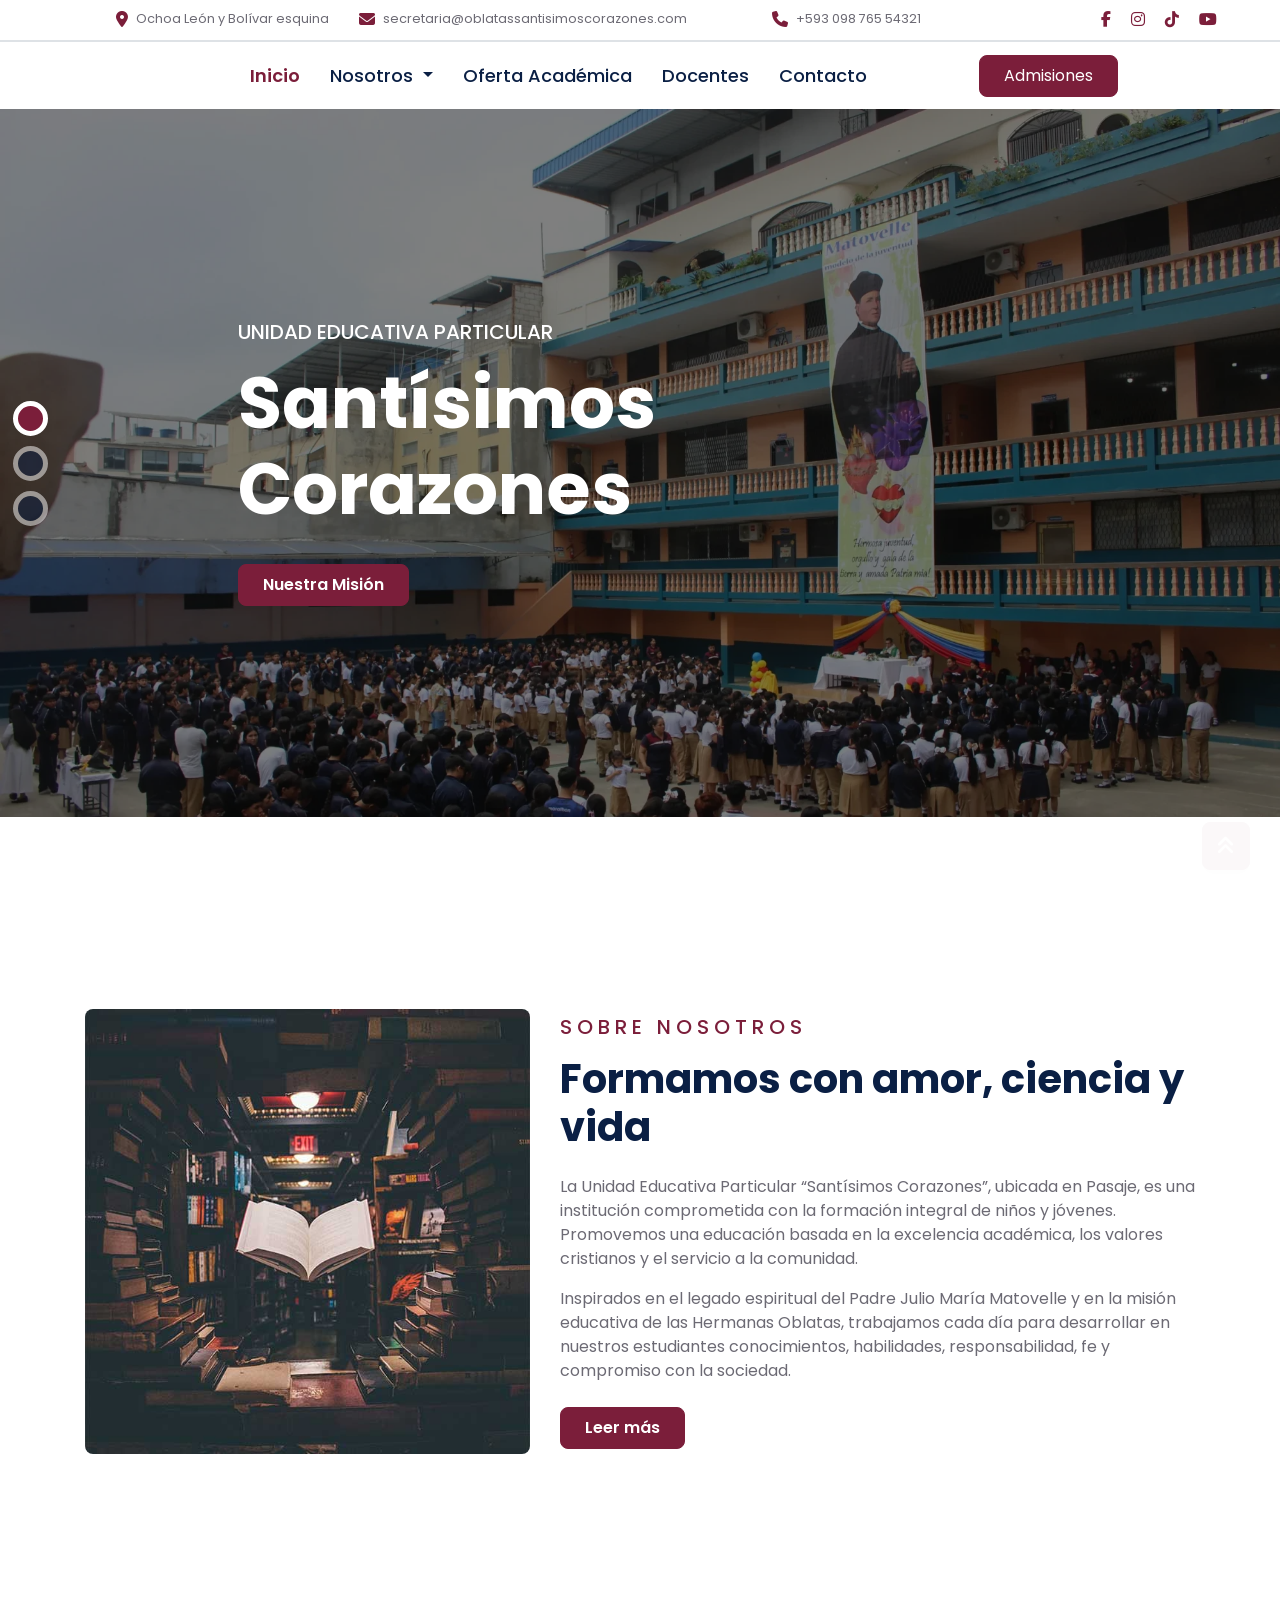
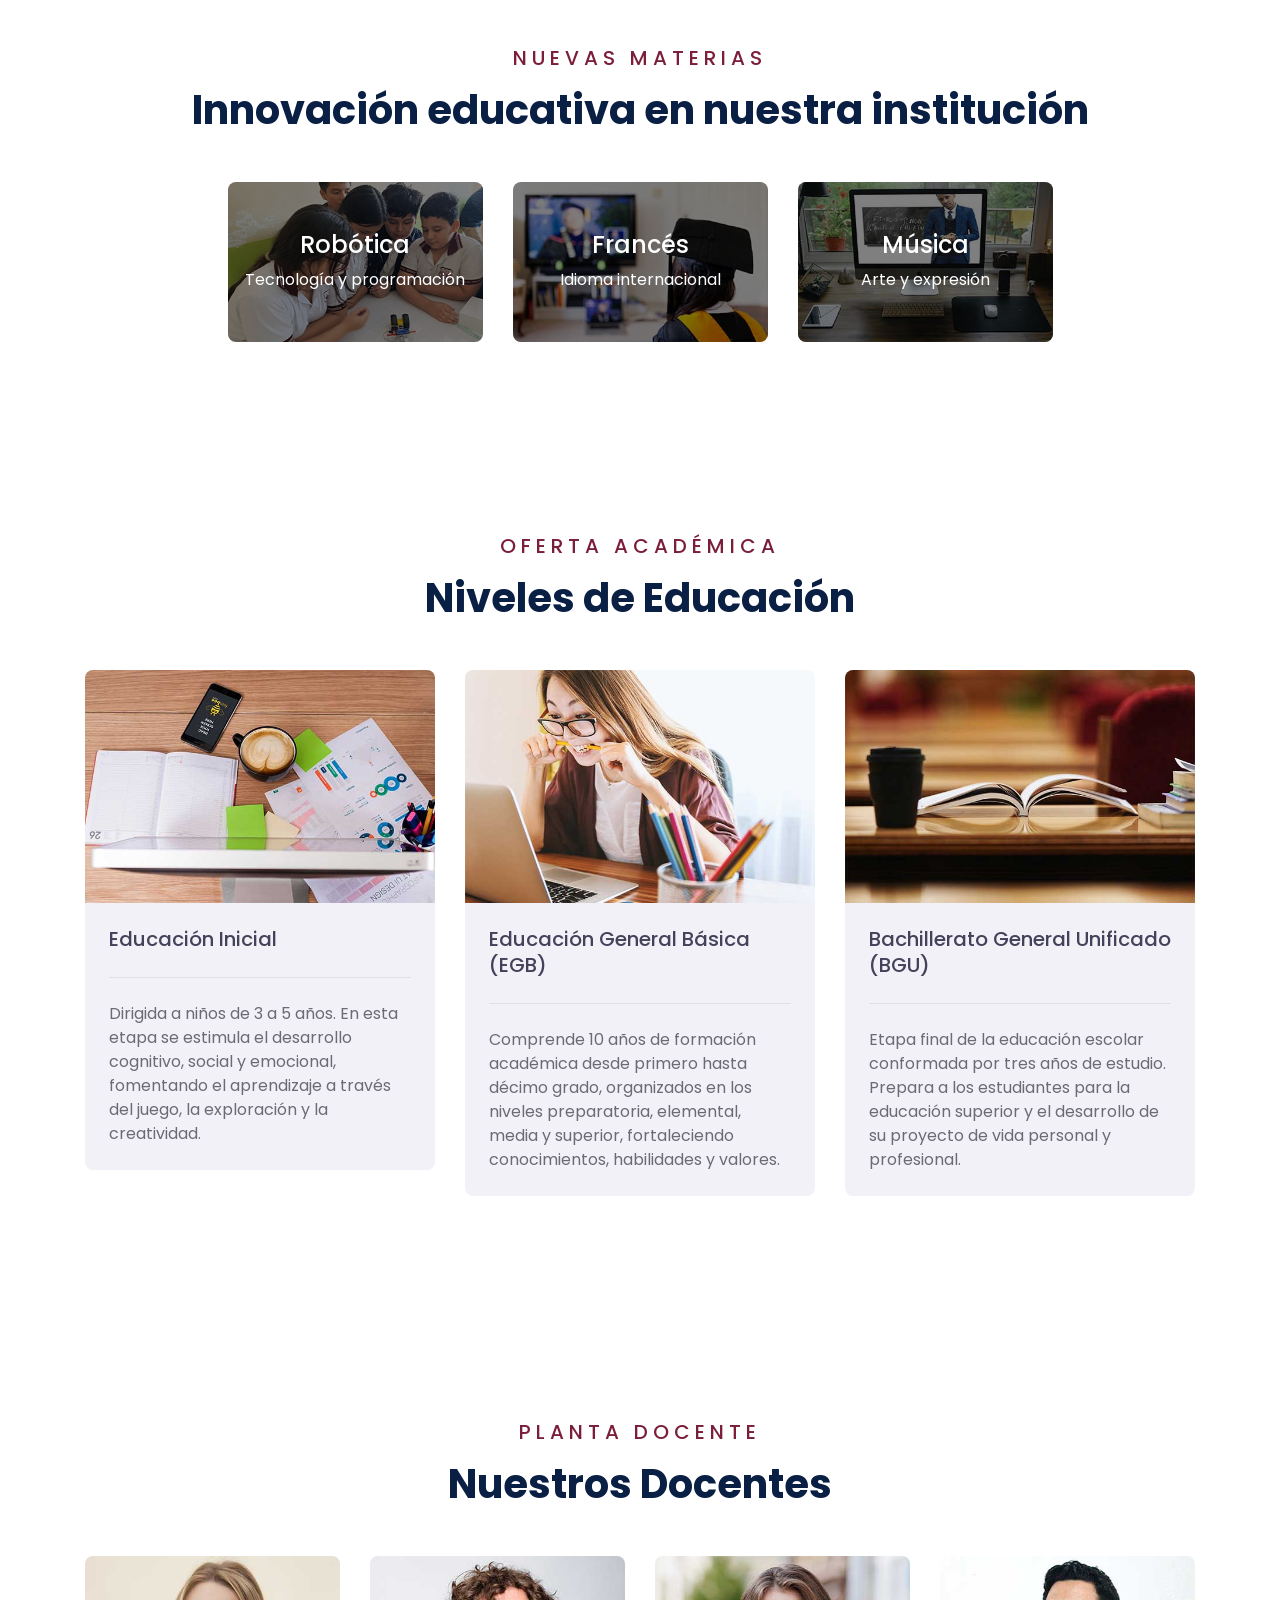
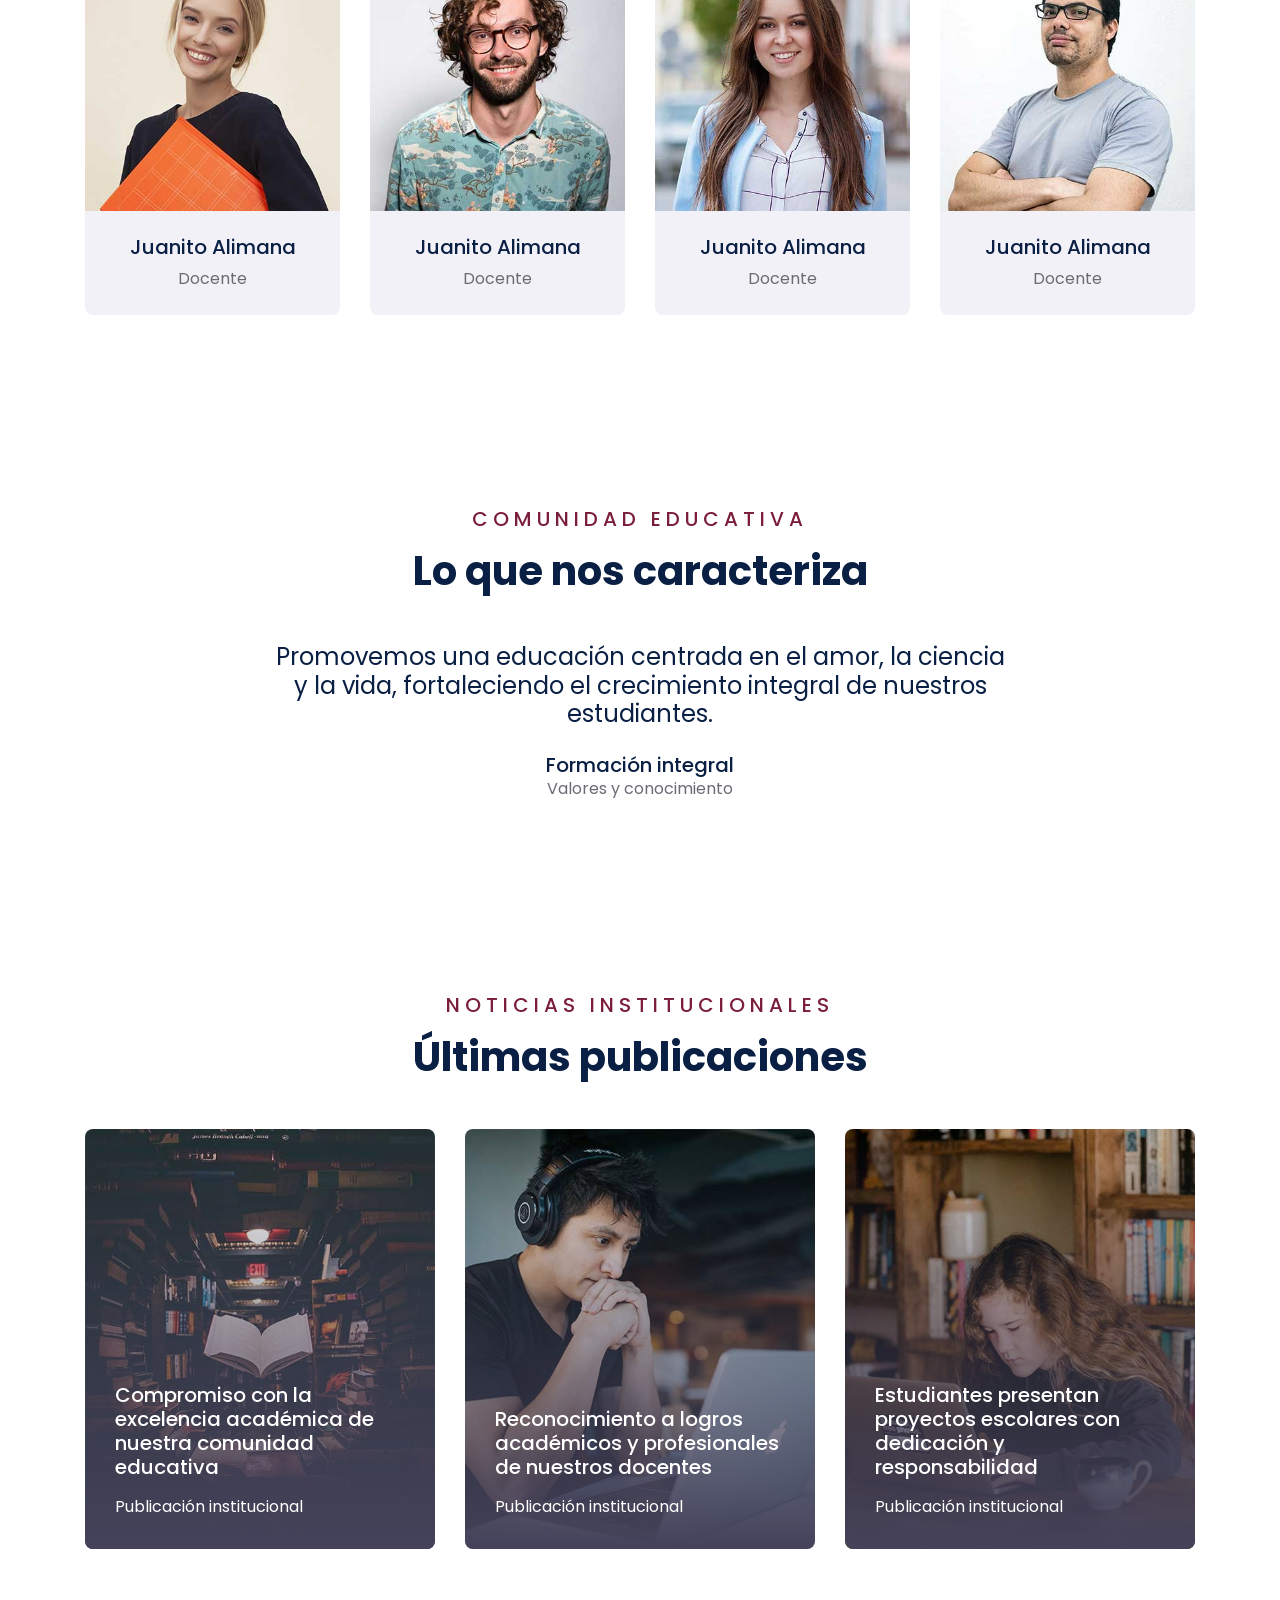
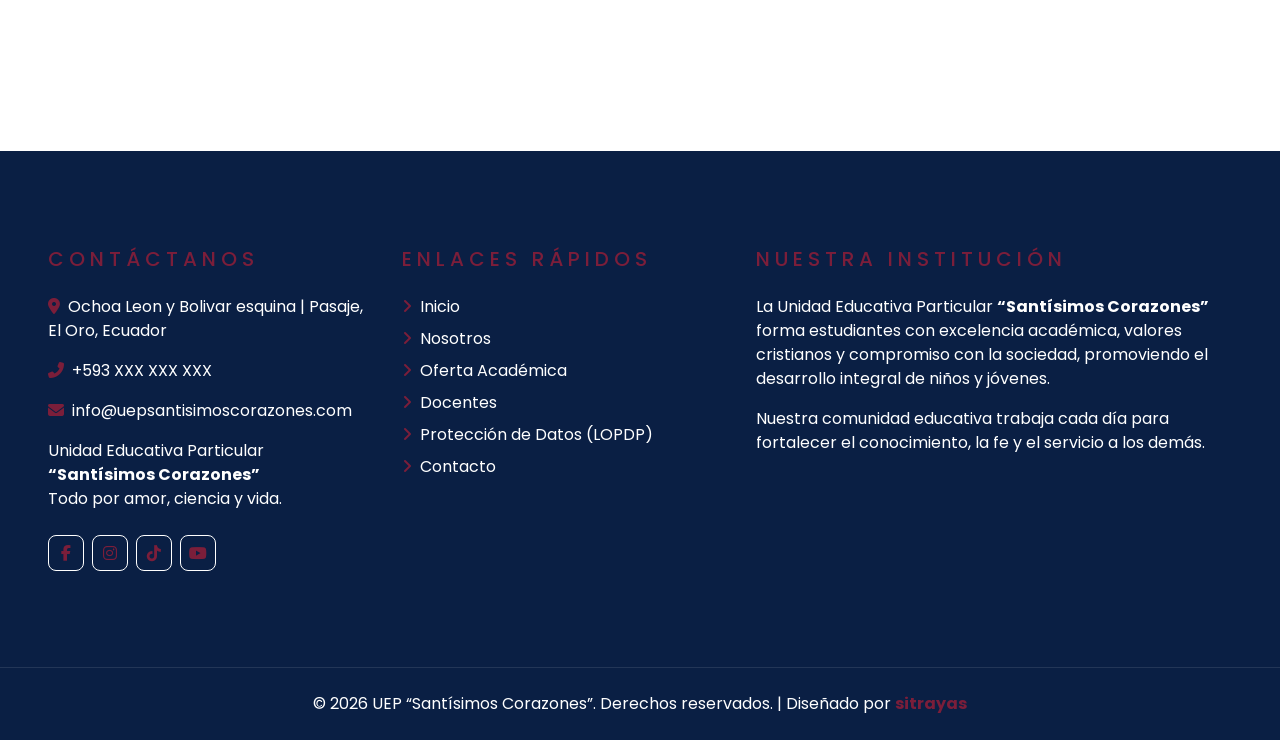
==== commit af0d068b: "update actualizando paginas" ====
--- a/index.html
+++ b/index.html
@@ -58,15 +58,15 @@
         <!-- Redes sociales -->
         <div class="col-lg-3 text-right">
 
-            <a class="text-primary mr-3" href="#">
+            <a class="text-primary mr-3" href="https://www.facebook.com/uepsantisimos.corazones">
                 <i class="fab fa-facebook-f"></i>
             </a>
 
-            <a class="text-primary mr-3" href="#">
+            <a class="text-primary mr-3" href="https://www.instagram.com/santisimoscorazones">
                 <i class="fab fa-instagram"></i>
             </a>
 
-            <a class="text-primary mr-3" href="#">
+            <a class="text-primary mr-3" href="https://www.tiktok.com/@u.e.ps.s.c.c">
                 <i class="fab fa-tiktok"></i>
             </a>
 
@@ -81,52 +81,59 @@
 <!-- Topbar End -->
 
 
+<!-- Navbar Start -->
+
+                
 <!-- Navbar Start -->
 <div class="container-fluid">
     <div class="row border-top px-xl-5 justify-content-center">
         <div class="col-lg-10">
             <nav class="navbar navbar-expand-lg bg-light navbar-light py-3 py-lg-0 px-0">
-              
-                   <a href="" class="text-decoration-none d-block d-lg-none">
-                        <h1 class="m-0"><span class="text-primary">UEP</span> SC</h1>
-                    </a>
+
+                <a href="index.html" class="text-decoration-none d-block d-lg-none">
+                    <h1 class="m-0"><span class="text-primary">UEP</span> SC</h1>
+                </a>
 
                 <button type="button" class="navbar-toggler" data-toggle="collapse" data-target="#navbarCollapse">
                     <span class="navbar-toggler-icon"></span>
                 </button>
 
                 <div class="collapse navbar-collapse" id="navbarCollapse">
+
                     <div class="navbar-nav py-0 mx-auto" style="margin-left: 80px;">
+
                         <a href="index.html" class="nav-item nav-link active">Inicio</a>
-                        <a href="index.html" class="nav-item nav-link">Nosotros</a>
-                        <a href="index.html" class="nav-item nav-link">Oferta Académica</a>
-                        <a href="index.html" class="nav-item nav-link">Docentes</a>
-                 
-                       <div class="nav-item dropdown">
-                    <!--    <a href="#" class="nav-link dropdown-toggle" data-toggle="dropdown">Noticias</a>
-                         <div class="dropdown-menu rounded-0 m-0">
-                                             
-                     Pestanas de blog
-
-                                <a href="blog.html" class="dropdown-item">Publicaciones</a>
-                                <a href="single.html" class="dropdown-item">Detalle</a>
-                           
-
-                            </div>    -->
-                        </div>
-                        <a href="contact.html" class="nav-item nav-link">Contacto</a>
-                    </div>
-
-                    <a class="btn btn-primary py-2 px-4 d-none d-lg-block ml-4" href="">Admisiones</a>
+
+                        <!-- NOSOTROS -->
+                        <div class="nav-item dropdown">
+                            <a href="#" class="nav-link dropdown-toggle" data-toggle="dropdown">
+                                Nosotros
+                            </a>
+
+                            <div class="dropdown-menu rounded-0 m-0">
+                                <a href="fundador.html" class="dropdown-item">Nuestro fundador</a>
+                                <a href="cofundadoras.html" class="dropdown-item">Cofundadoras</a>
+                            </div>
+                        </div>
+
+                        <a href="#" class="nav-item nav-link">Oferta Académica</a>
+
+                        <a href="docentes.html" class="nav-item nav-link">Docentes</a>
+
+                        <a href="contacto.html" class="nav-item nav-link">Contacto</a>
+
+                    </div>
+
+                    <a class="btn btn-primary py-2 px-4 d-none d-lg-block ml-4" href="contacto.html">
+                        Admisiones
+                    </a>
+
                 </div>
             </nav>
         </div>
     </div>
 </div>
 <!-- Navbar End -->
-
-
-
 
 
 
@@ -140,7 +147,7 @@
             </ol>
             <div class="carousel-inner">
                 <div class="carousel-item active" style="min-height: 300px;">
-                    <img class="position-relative w-100" src="img/colegio.webp" style="min-height: 300px; object-fit: cover;">
+                    <img class="position-relative w-100" src="img/institucion/colegio.webp" style="min-height: 300px; object-fit: cover;">
                     <div class="carousel-caption d-flex align-items-center justify-content-center">
                         <div class="p-5" style="width: 100%; max-width: 900px;">
                              <h5 class="text-white text-uppercase mb-md-3">Unidad Educativa Particular</h5>
@@ -213,11 +220,12 @@
             <h5 class="text-primary text-uppercase mb-3" style="letter-spacing: 5px;">Nuevas Materias</h5>
             <h1>Innovación educativa en nuestra institución</h1>
         </div>
-        <div class="row">
+    <!--     <div class="row"> -->
+        <div class="row justify-content-center">
 
             <div class="col-lg-3 col-md-6 mb-4">
                 <div class="cat-item position-relative overflow-hidden rounded mb-2">
-                    <img class="img-fluid" src="img/robotica1.jpg" alt="">
+                    <img class="img-fluid" src="img/estudiantes/estudiantes1.jpg" alt="">
                     <a class="cat-overlay text-white text-decoration-none" href="">
                         <h4 class="text-white font-weight-medium">Robótica</h4>
                         <span>Tecnología y programación</span>
@@ -245,7 +253,7 @@
                 </div>
             </div>
 
-            <div class="col-lg-3 col-md-6 mb-4">
+       <!--     <div class="col-lg-3 col-md-6 mb-4">
                 <div class="cat-item position-relative overflow-hidden rounded mb-2">
                     <img class="img-fluid" src="img/cat-4.jpg" alt="">
                     <a class="cat-overlay text-white text-decoration-none" href="">
@@ -253,7 +261,8 @@
                         <span>Idioma del futuro</span>
                     </a>
                 </div>
-            </div>
+            </div> 
+            -->
 
         </div>
     </div>
@@ -576,15 +585,15 @@
                     </p>
 
                     <div class="d-flex justify-content-start mt-4">
-                       <a class="btn btn-outline-light btn-square mr-2" href="https://facebook.com/tu_pagina" target="_blank">
+                       <a class="btn btn-outline-light btn-square mr-2" href="https://www.facebook.com/uepsantisimos.corazones" target="_blank">
     <i class="fab fa-facebook-f"></i>
 </a>
 
-<a class="btn btn-outline-light btn-square mr-2" href="https://instagram.com/tu_pagina" target="_blank">
+<a class="btn btn-outline-light btn-square mr-2" href="https://www.instagram.com/santisimoscorazones" target="_blank">
     <i class="fab fa-instagram"></i>
 </a>
 
-<a class="btn btn-outline-light btn-square mr-2" href="https://tiktok.com/@tu_usuario" target="_blank">
+<a class="btn btn-outline-light btn-square mr-2" href="https://www.tiktok.com/@u.e.ps.s.c.c" target="_blank">
     <i class="fab fa-tiktok"></i>
 </a>
 
@@ -620,7 +629,7 @@
             <i class="fa fa-angle-right mr-2"></i>Protección de Datos (LOPDP)
         </a>
 
-        <a class="text-white" href="contact.html">
+        <a class="text-white" href="contacto.html">
             <i class="fa fa-angle-right mr-2"></i>Contacto
         </a>
 
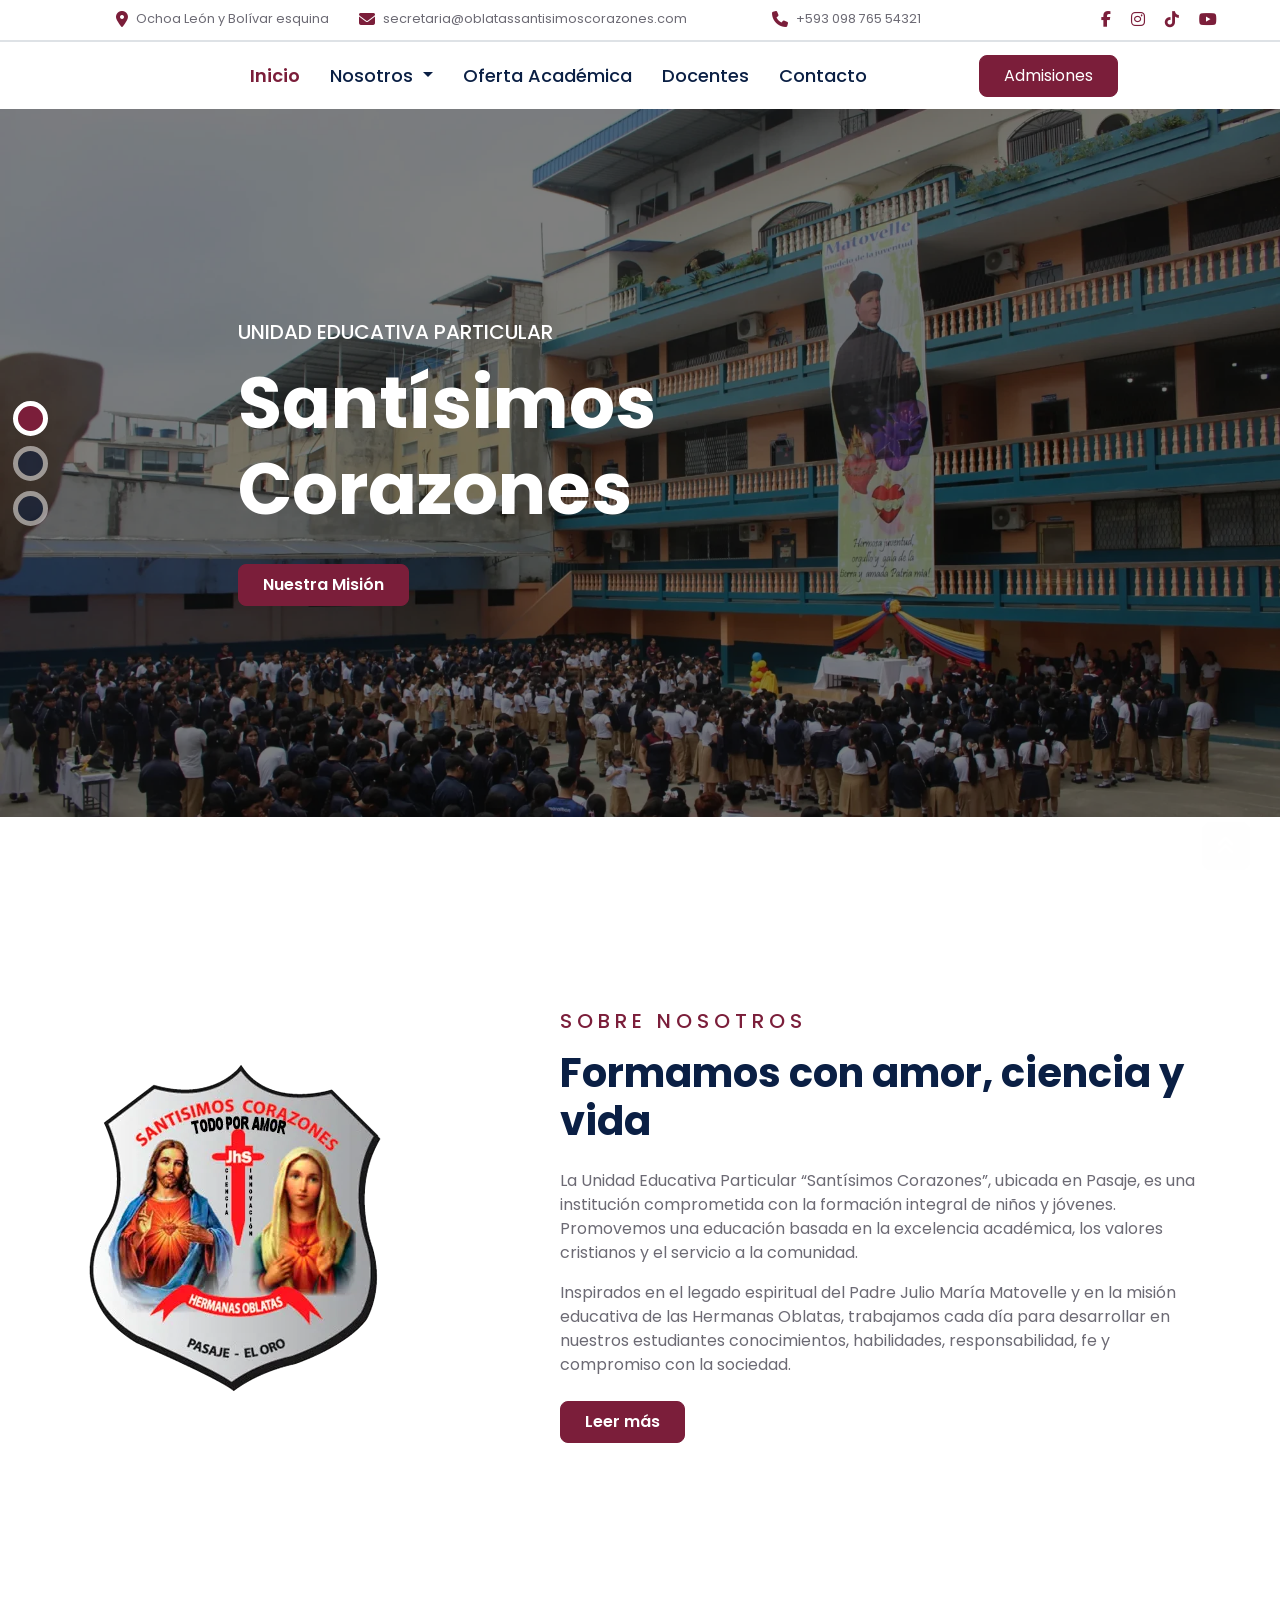
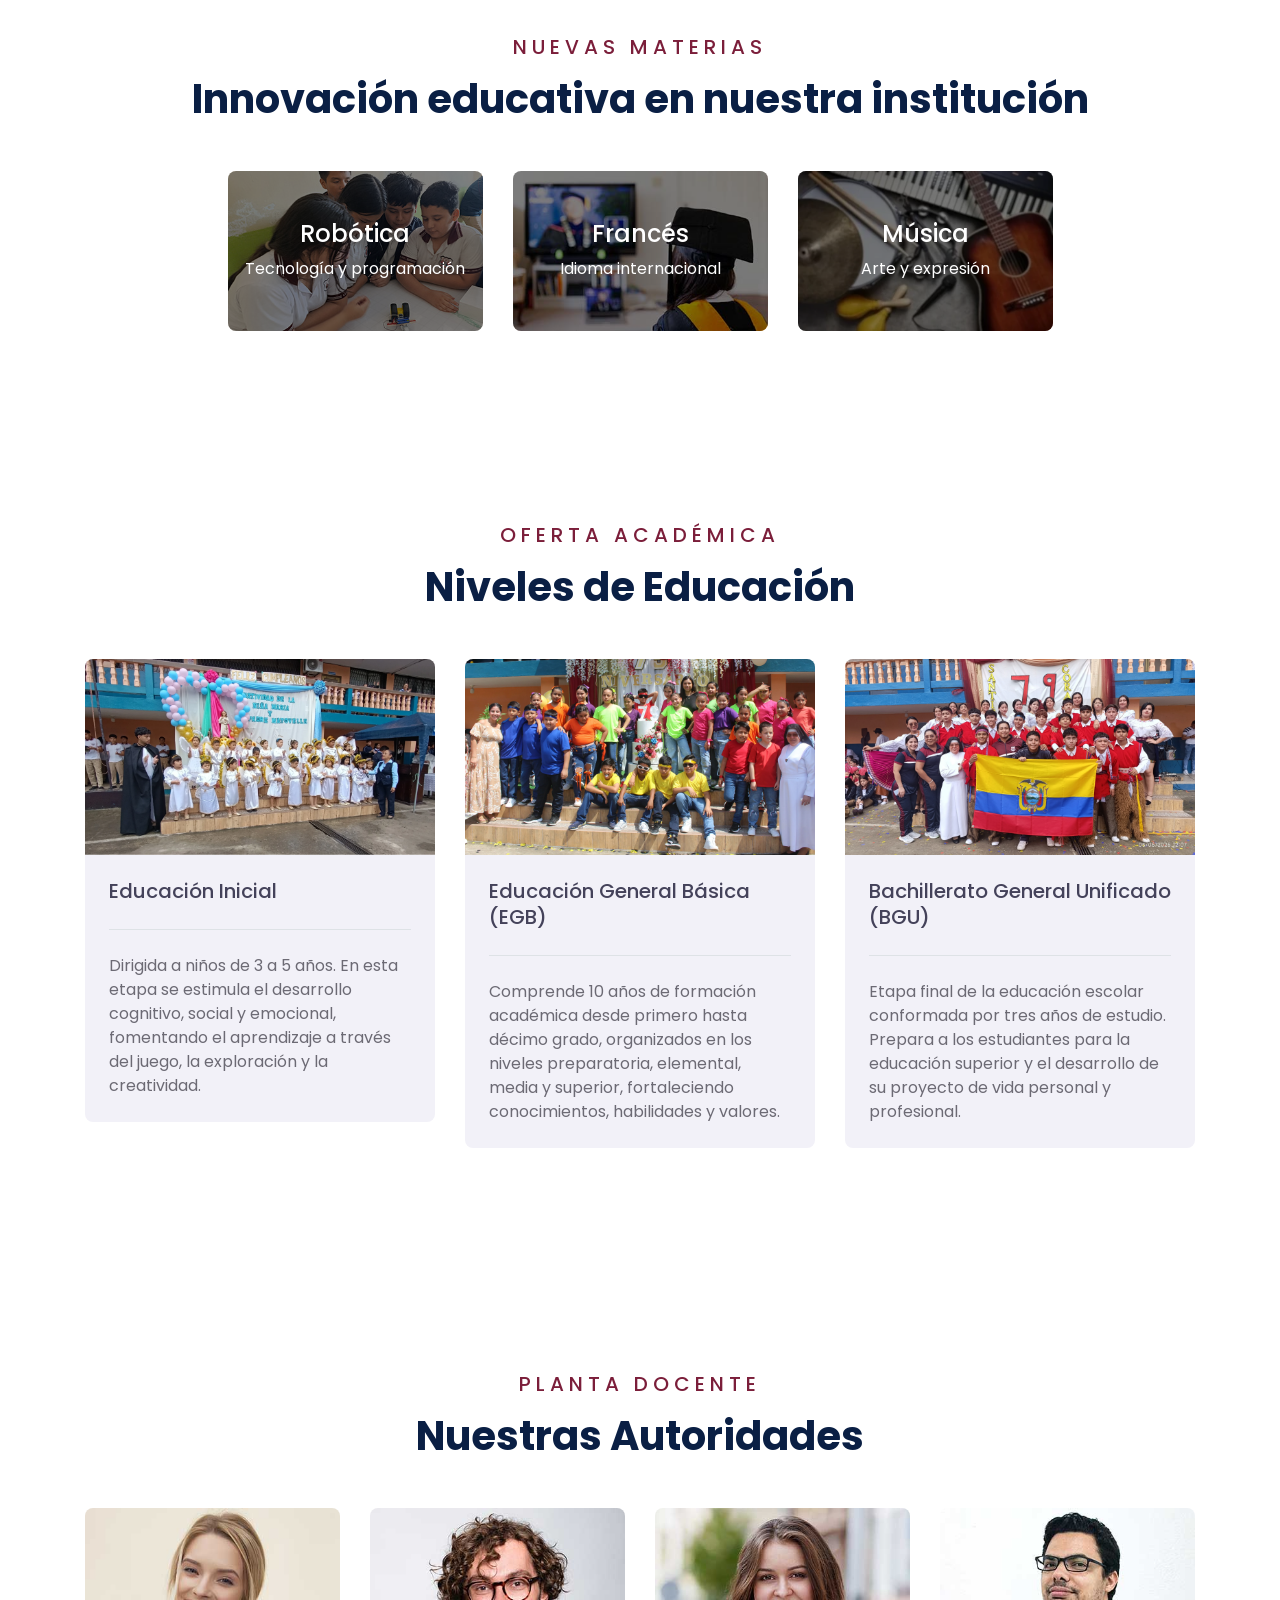
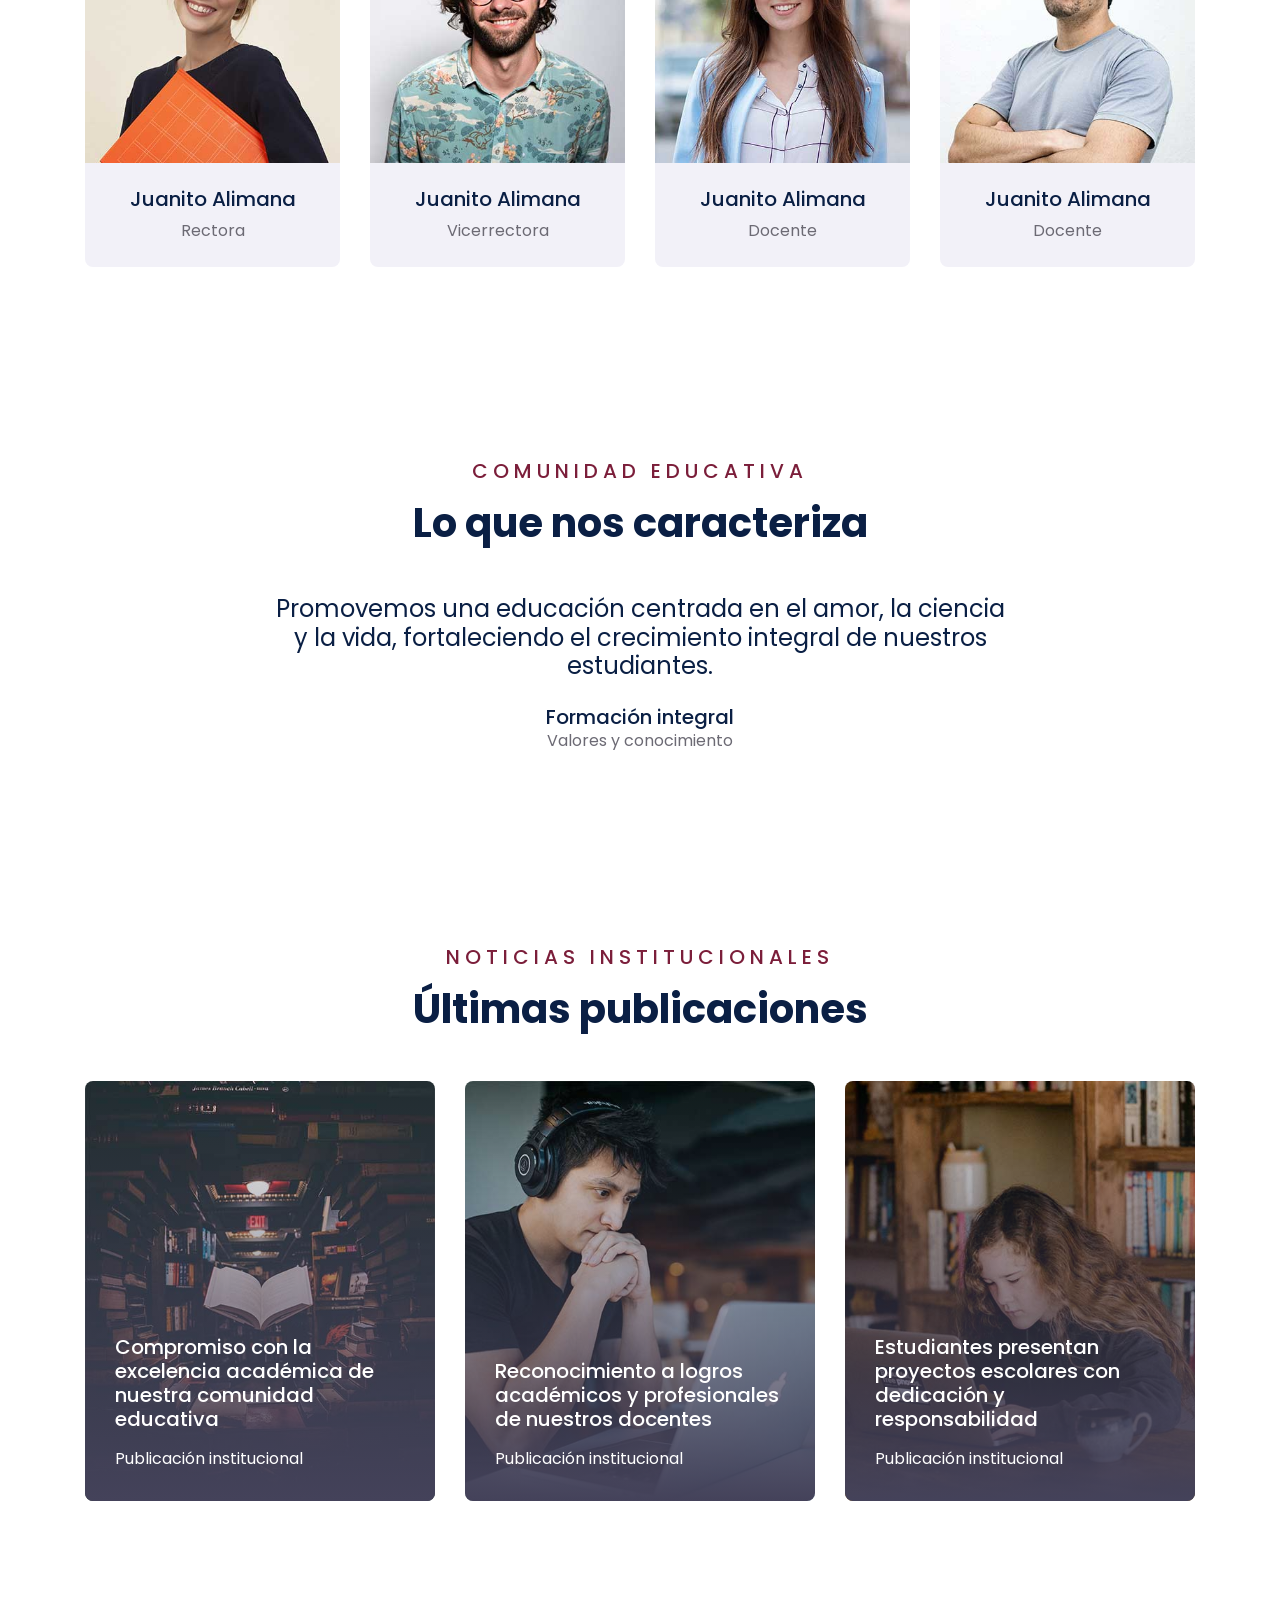
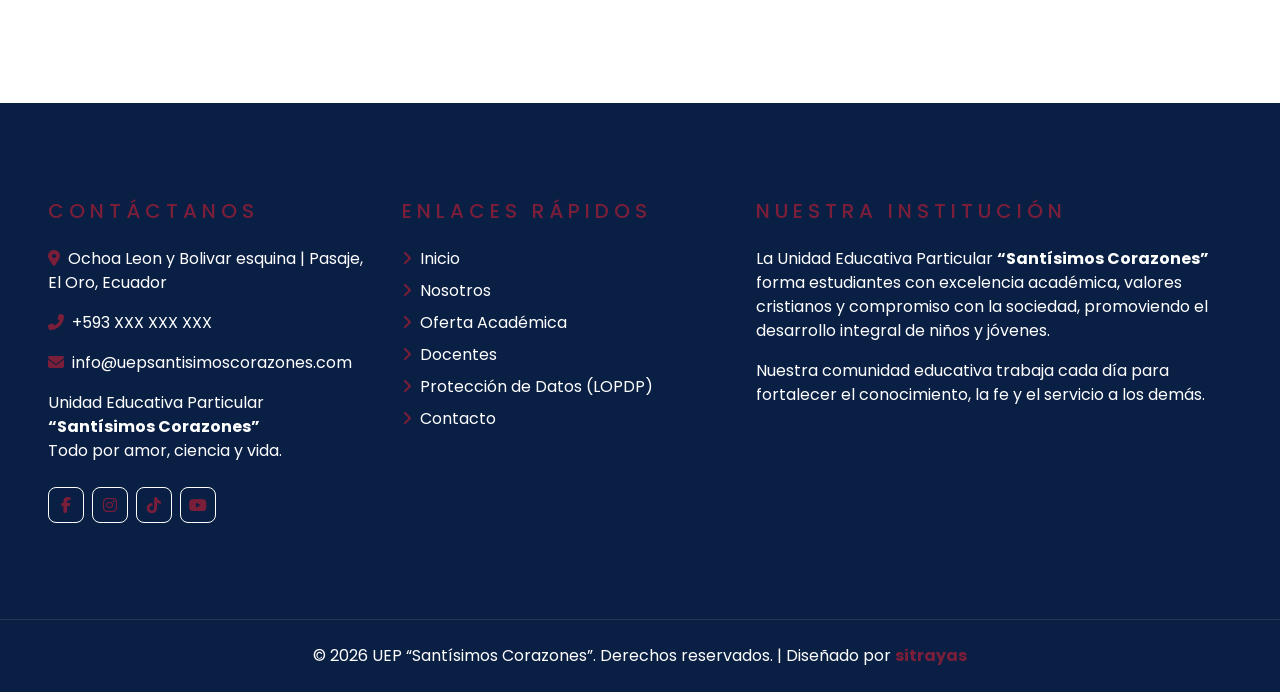
==== commit 9d394adc: "update images textos fundador" ====
--- a/index.html
+++ b/index.html
@@ -158,7 +158,7 @@
                     </div>
                 </div>
                 <div class="carousel-item" style="min-height: 300px;">
-                    <img class="position-relative w-100" src="img/carousel-2.jpg" style="min-height: 300px; object-fit: cover;">
+                    <img class="position-relative w-100" src="img/estudiantes/formacion_estudiantes_resultado.webp" style="min-height: 300px; object-fit: cover;">
                     <div class="carousel-caption d-flex align-items-center justify-content-center">
                         <div class="p-5" style="width: 100%; max-width: 900px;">
                           <h5 class="text-white text-uppercase mb-md-3">Todo por amor, ciencia y vida</h5>
@@ -169,7 +169,7 @@
                     </div>
                 </div>
                 <div class="carousel-item" style="min-height: 300px;">
-                    <img class="position-relative w-100" src="img/carousel-3.jpg" style="min-height: 300px; object-fit: cover;">
+                    <img class="position-relative w-100" src="img/estudiantes/estudiantes_misa_derodillas_resultado.webp" style="min-height: 300px; object-fit: cover;">
                     <div class="carousel-caption d-flex align-items-center justify-content-center">
                         <div class="p-5" style="width: 100%; max-width: 900px;">
                           
@@ -190,7 +190,7 @@
         <div class="container py-5">
             <div class="row align-items-center">
                 <div class="col-lg-5">
-                    <img class="img-fluid rounded mb-4 mb-lg-0" src="img/about.jpg" alt="">
+                    <img class="img-fluid rounded mb-4 mb-lg-0" src="img/institucion/LOGO_SSCC_nuevo_resultado.webp" alt="">
                 </div>
                 <div class="col-lg-7">
                     <div class="text-left mb-4">
@@ -245,7 +245,7 @@
 
             <div class="col-lg-3 col-md-6 mb-4">
                 <div class="cat-item position-relative overflow-hidden rounded mb-2">
-                    <img class="img-fluid" src="img/cat-3.jpg" alt="">
+                    <img class="img-fluid" src="img/varios/musica5.webp" alt="">
                     <a class="cat-overlay text-white text-decoration-none" href="">
                         <h4 class="text-white font-weight-medium">Música</h4>
                         <span>Arte y expresión</span>
@@ -287,7 +287,7 @@
             <!-- EDUCACION INICIAL -->
             <div class="col-lg-4 col-md-6 mb-4">
                 <div class="rounded overflow-hidden mb-2">
-                    <img class="img-fluid" src="img/course-1.jpg" alt="">
+                    <img class="img-fluid" src="img/estudiantes/inicial_resultado.webp" alt="">
                     <div class="bg-secondary p-4">
                         <a class="h5" href="">Educación Inicial</a>
                         <div class="border-top mt-4 pt-4">
@@ -304,7 +304,7 @@
             <!-- EDUCACION GENERAL BASICA -->
             <div class="col-lg-4 col-md-6 mb-4">
                 <div class="rounded overflow-hidden mb-2">
-                    <img class="img-fluid" src="img/course-2.jpg" alt="">
+                    <img class="img-fluid" src="img/estudiantes/EGB_resultado.webp" alt="">
                     <div class="bg-secondary p-4">
                         <a class="h5" href="">Educación General Básica (EGB)</a>
                         <div class="border-top mt-4 pt-4">
@@ -321,7 +321,7 @@
             <!-- BACHILLERATO -->
             <div class="col-lg-4 col-md-6 mb-4">
                 <div class="rounded overflow-hidden mb-2">
-                    <img class="img-fluid" src="img/course-3.jpg" alt="">
+                    <img class="img-fluid" src="img/estudiantes/bachillerato_folklore_resultado.webp" alt="">
                     <div class="bg-secondary p-4">
                         <a class="h5" href="">Bachillerato General Unificado (BGU)</a>
                         <div class="border-top mt-4 pt-4">
@@ -405,7 +405,7 @@
         <div class="container pt-5 pb-3">
             <div class="text-center mb-5">
                 <h5 class="text-primary text-uppercase mb-3" style="letter-spacing: 5px;">Planta Docente</h5>
-                <h1>Nuestros Docentes</h1>
+                <h1>Nuestras Autoridades</h1>
             </div>
             <div class="row">
                 <div class="col-md-6 col-lg-3 text-center team mb-4">
@@ -420,7 +420,7 @@
                         </div>
                         <div class="bg-secondary p-4">
                             <h5>Juanito Alimana</h5>
-                            <p class="m-0">Docente</p>
+                            <p class="m-0">Rectora</p>
                         </div>
                     </div>
                 </div>
@@ -436,7 +436,7 @@
                         </div>
                         <div class="bg-secondary p-4">
                             <h5>Juanito Alimana</h5>
-                            <p class="m-0">Docente</p>
+                            <p class="m-0">Vicerrectora</p>
                         </div>
                     </div>
                 </div>
--- a/css/style.css
+++ b/css/style.css
@@ -10119,4 +10119,14 @@
 /* ocultar puntitos del carrusel */
 .owl-dots{
 display:none !important;
+}
+
+
+
+
+.keyword-highlight{
+    background: #ffe082;
+    color: #000;
+    padding: 2px 4px;
+    border-radius: 4px;
 }
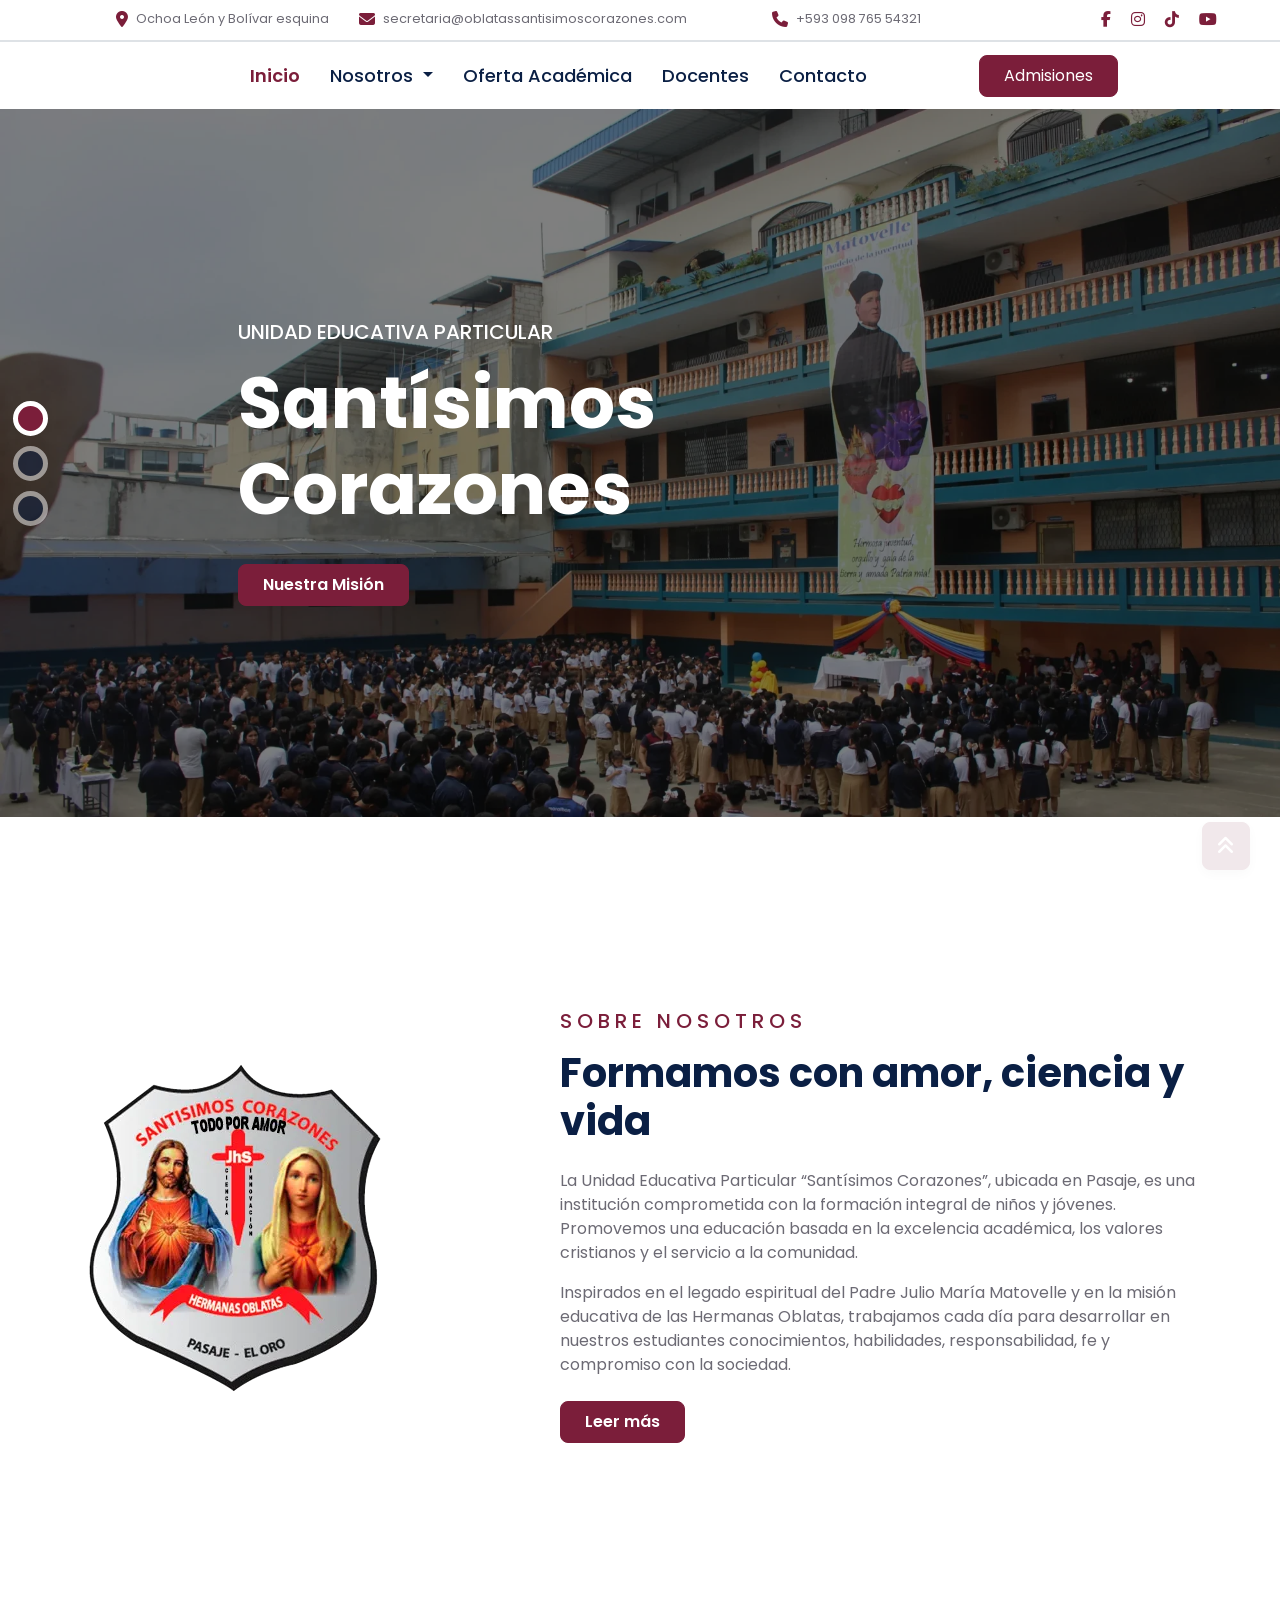
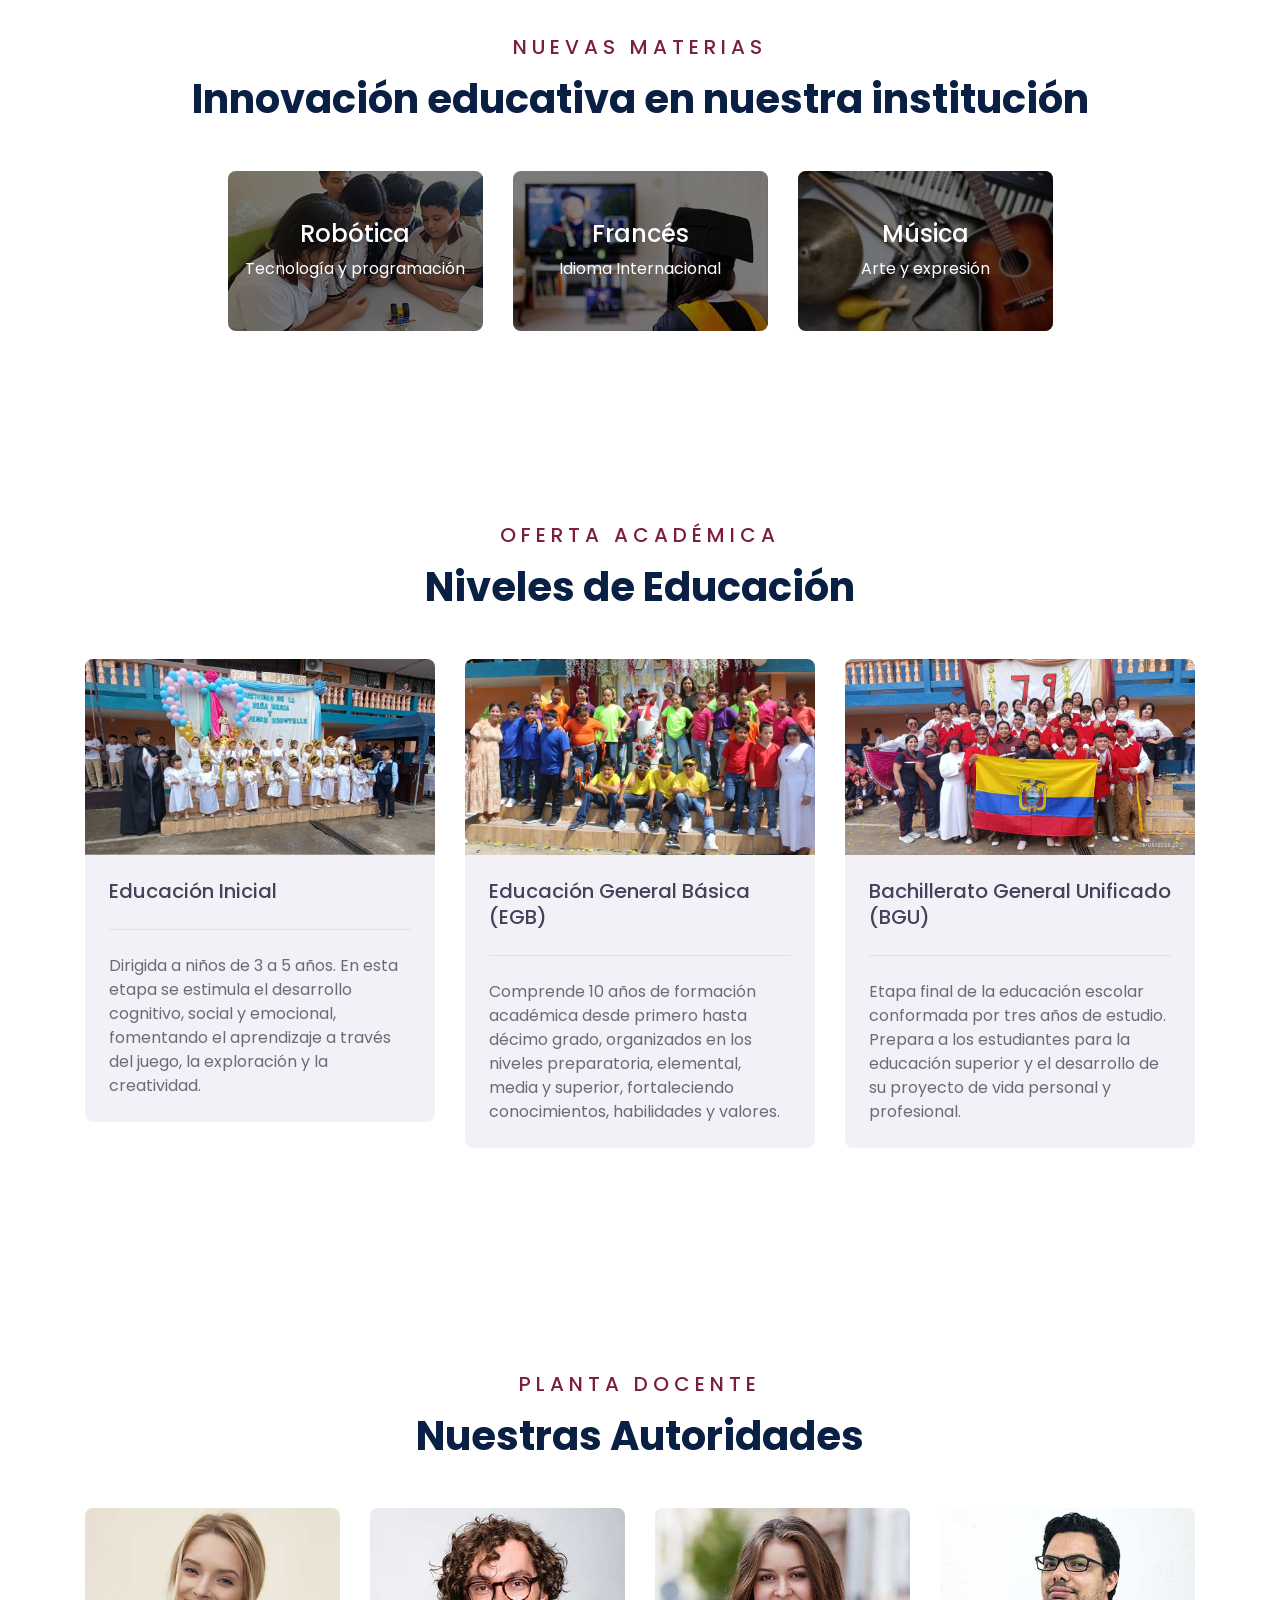
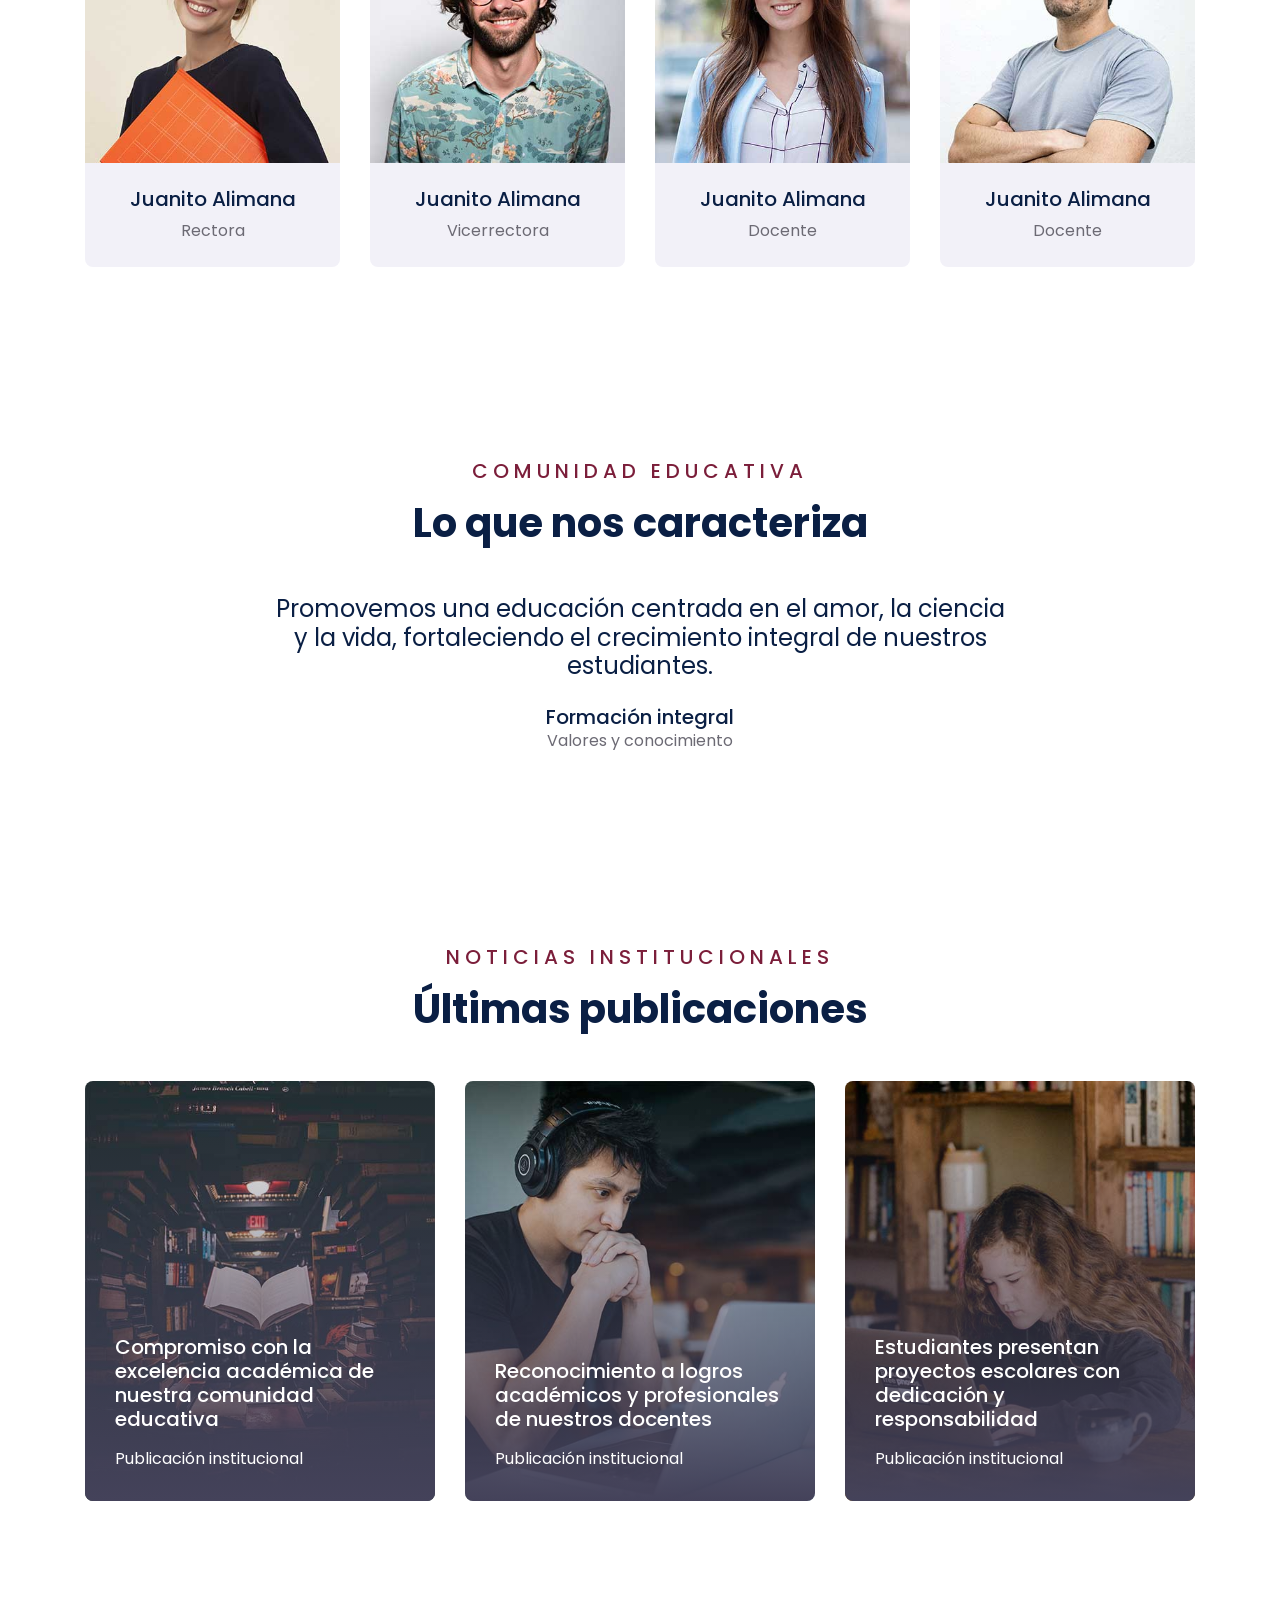
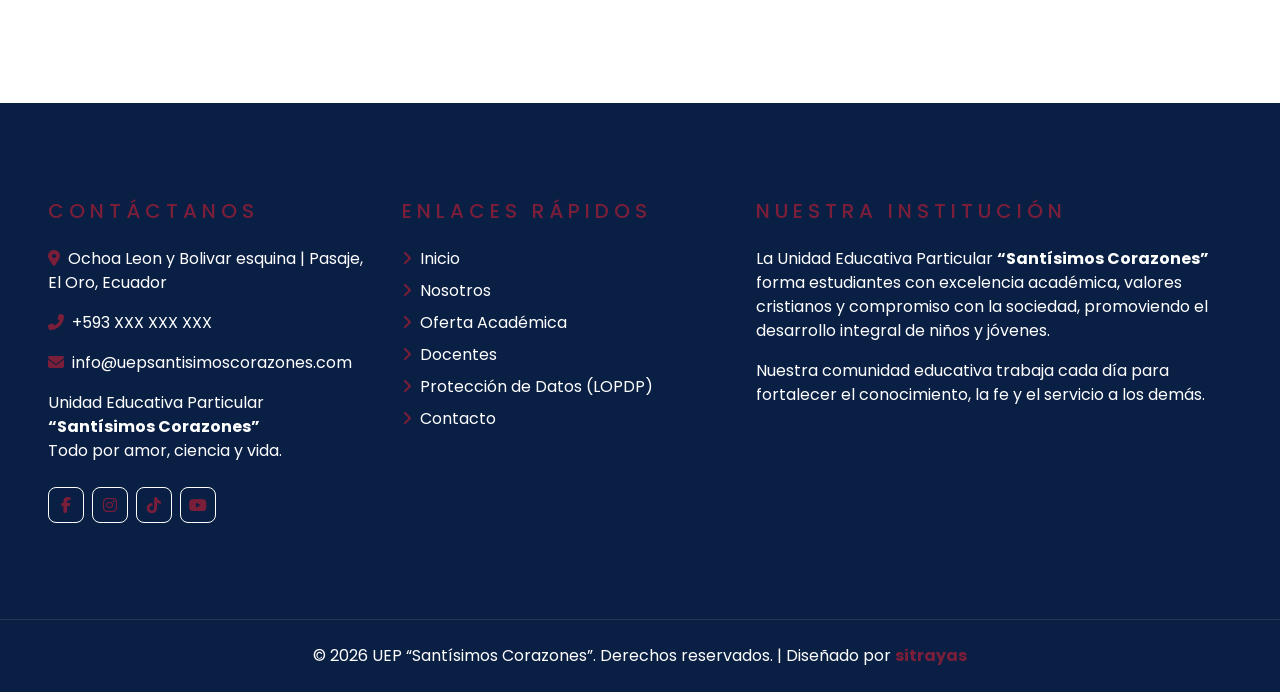
==== commit f8414c77: "update" ====
--- a/index.html
+++ b/index.html
@@ -238,7 +238,7 @@
                     <img class="img-fluid" src="img/cat-2.jpg" alt="">
                     <a class="cat-overlay text-white text-decoration-none" href="">
                         <h4 class="text-white font-weight-medium">Francés</h4>
-                        <span>Idioma internacional</span>
+                        <span>Idioma Internacional</span>
                     </a>
                 </div>
             </div>
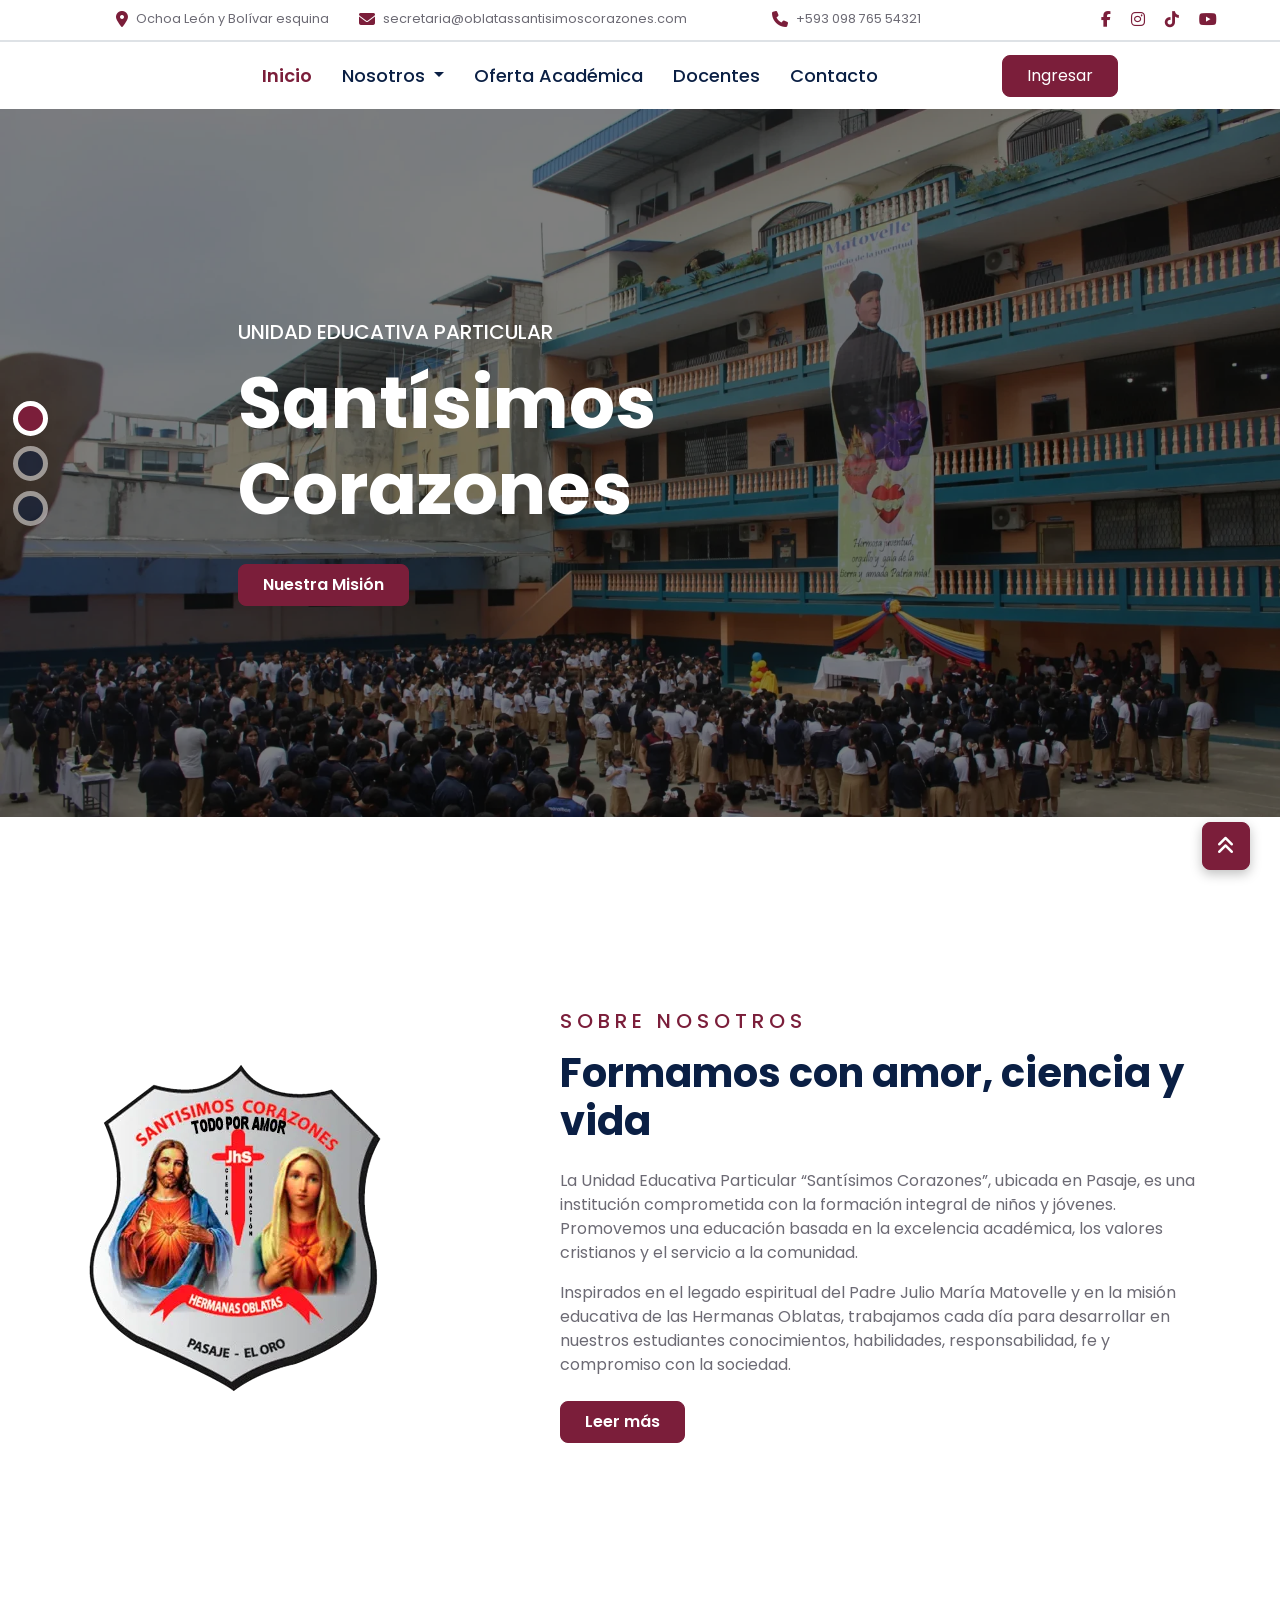
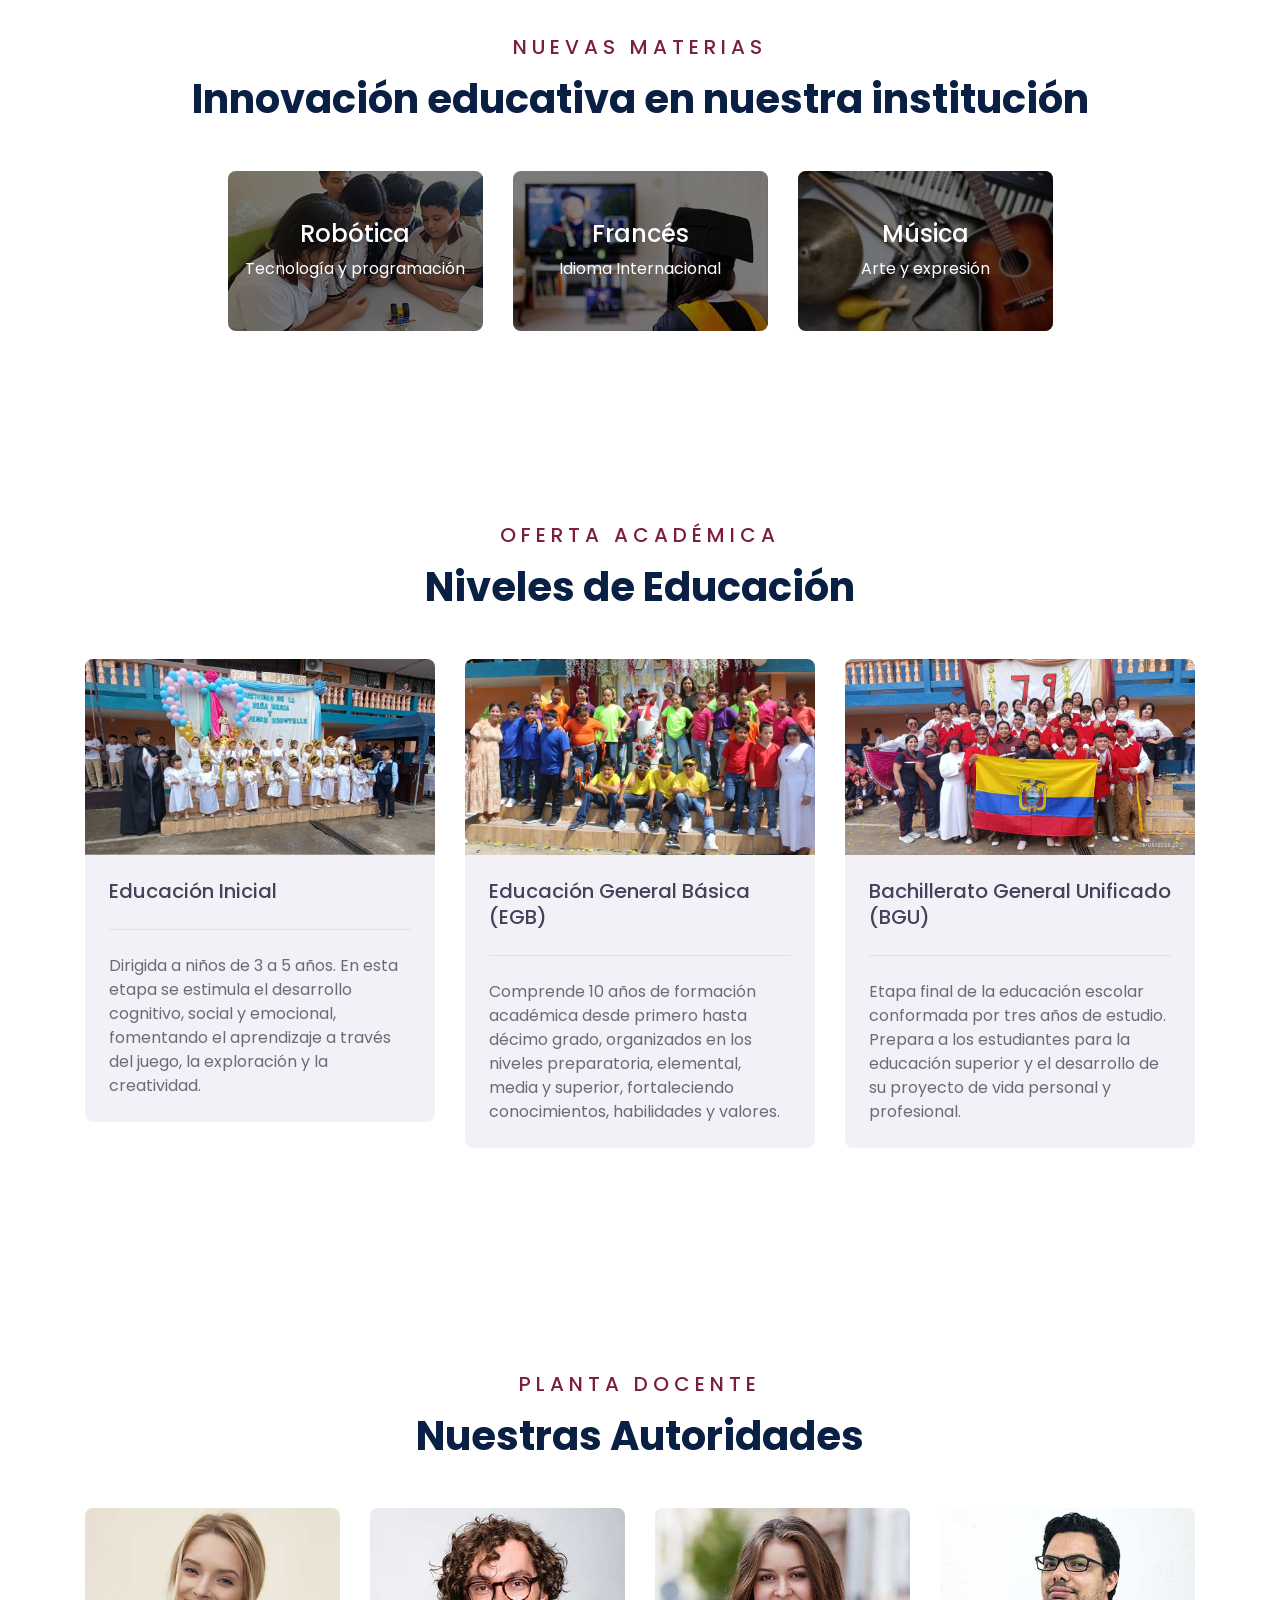
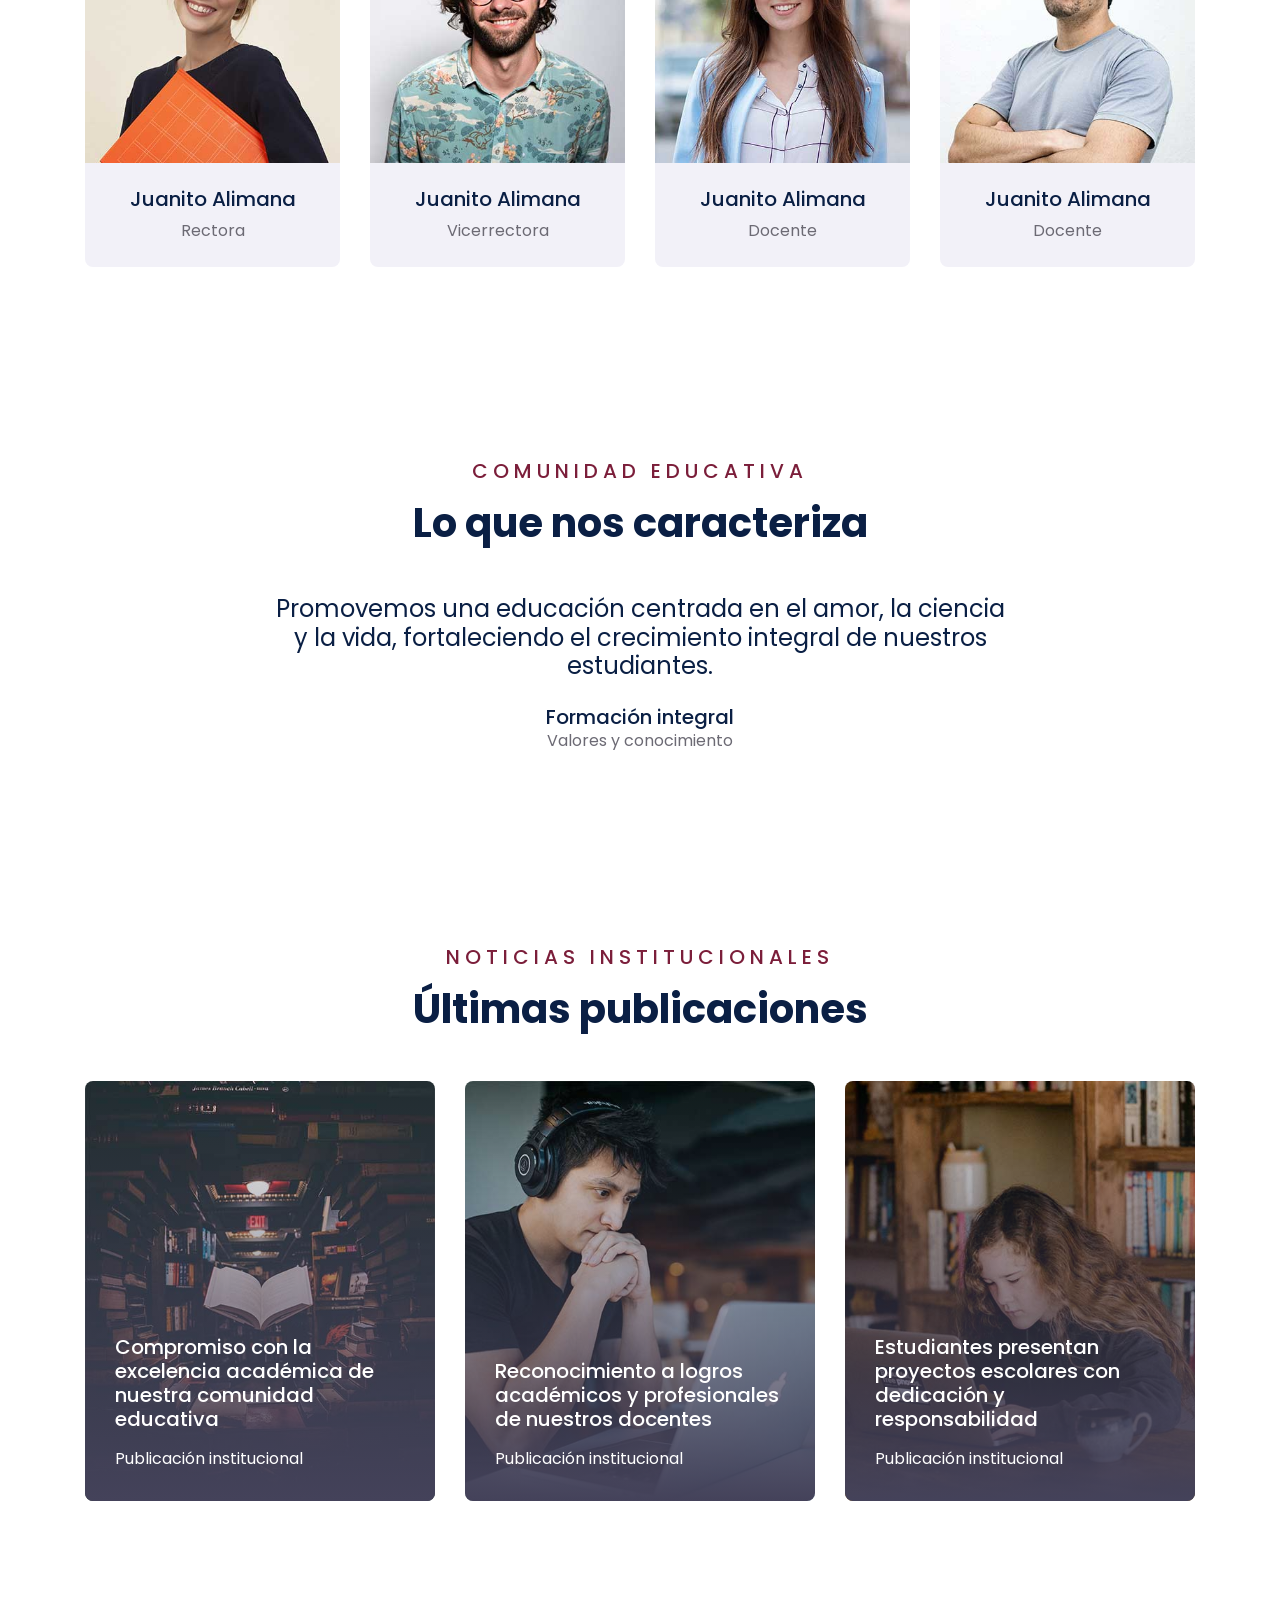
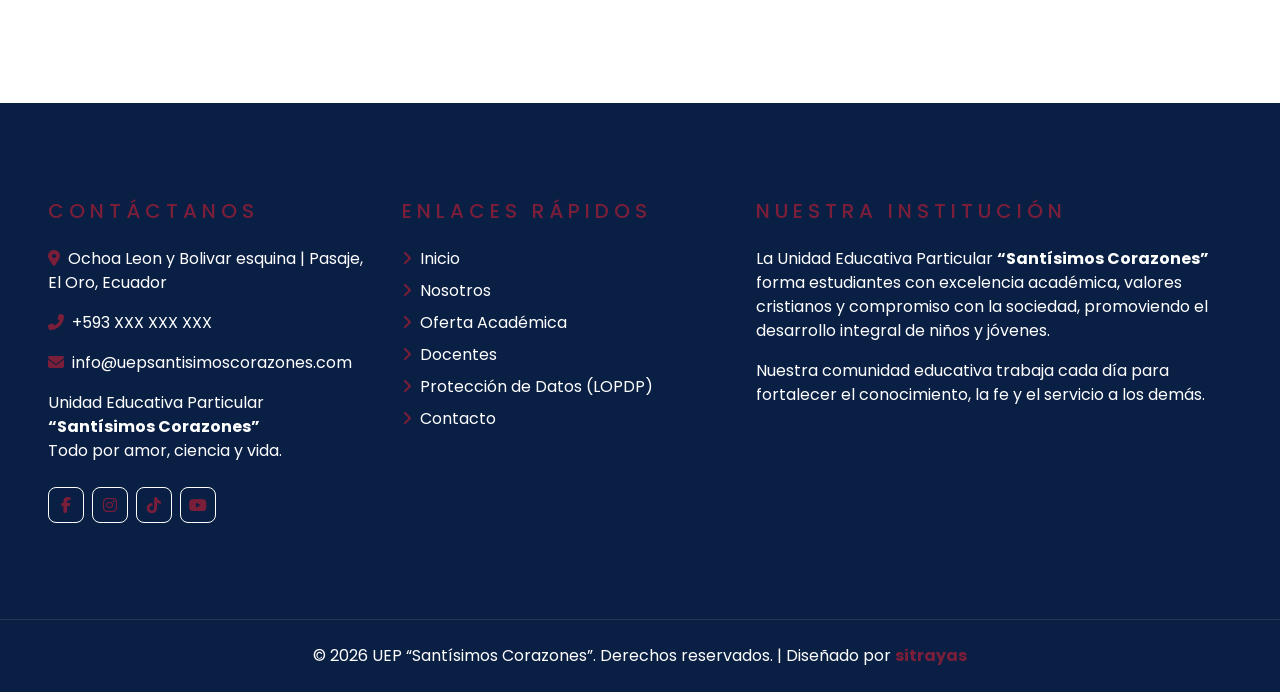
==== commit 0d45bbe4: "Update index.html" ====
--- a/index.html
+++ b/index.html
@@ -124,9 +124,8 @@
 
                     </div>
 
-                    <a class="btn btn-primary py-2 px-4 d-none d-lg-block ml-4" href="contacto.html">
-                        Admisiones
-                    </a>
+                    <a class="btn btn-primary py-2 px-4 d-none d-lg-block ml-4" href="https://uepsscc.runacode.com/public/login">
+                        Ingresar                    </a>
 
                 </div>
             </nav>
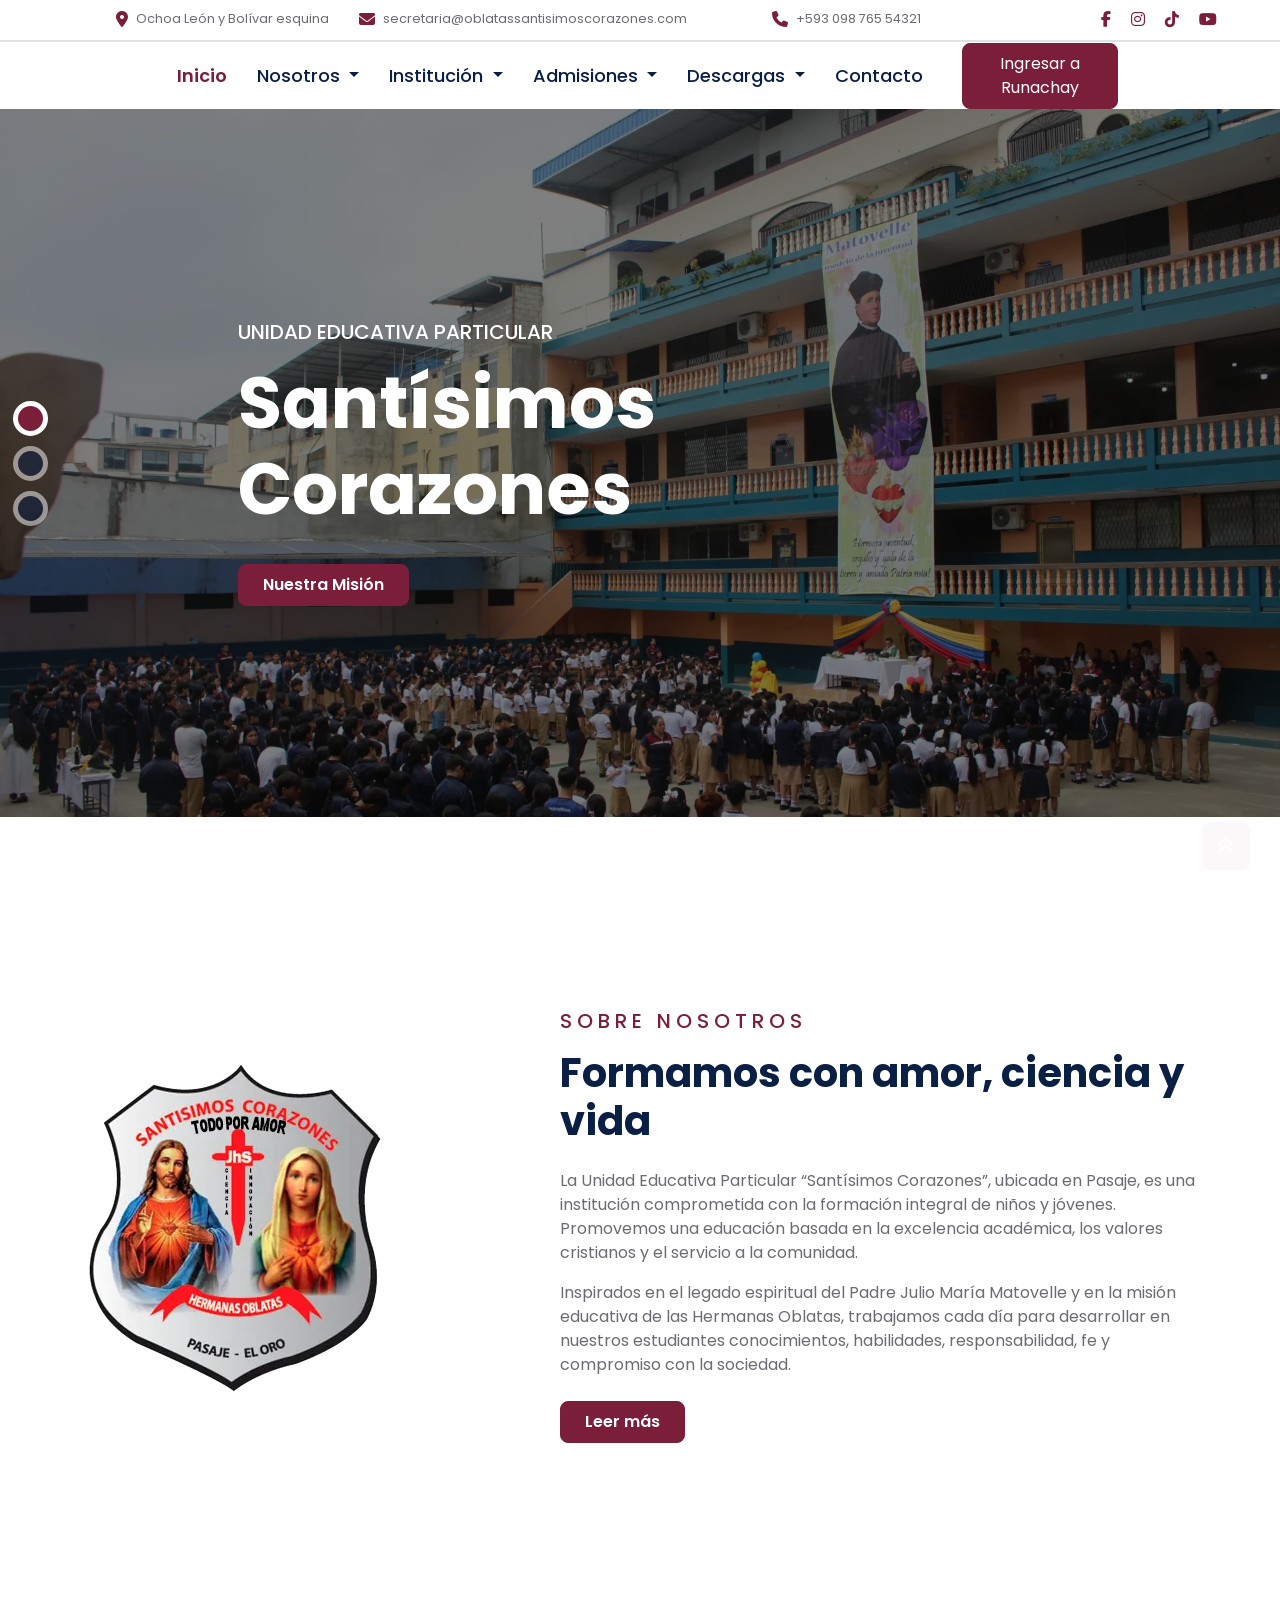
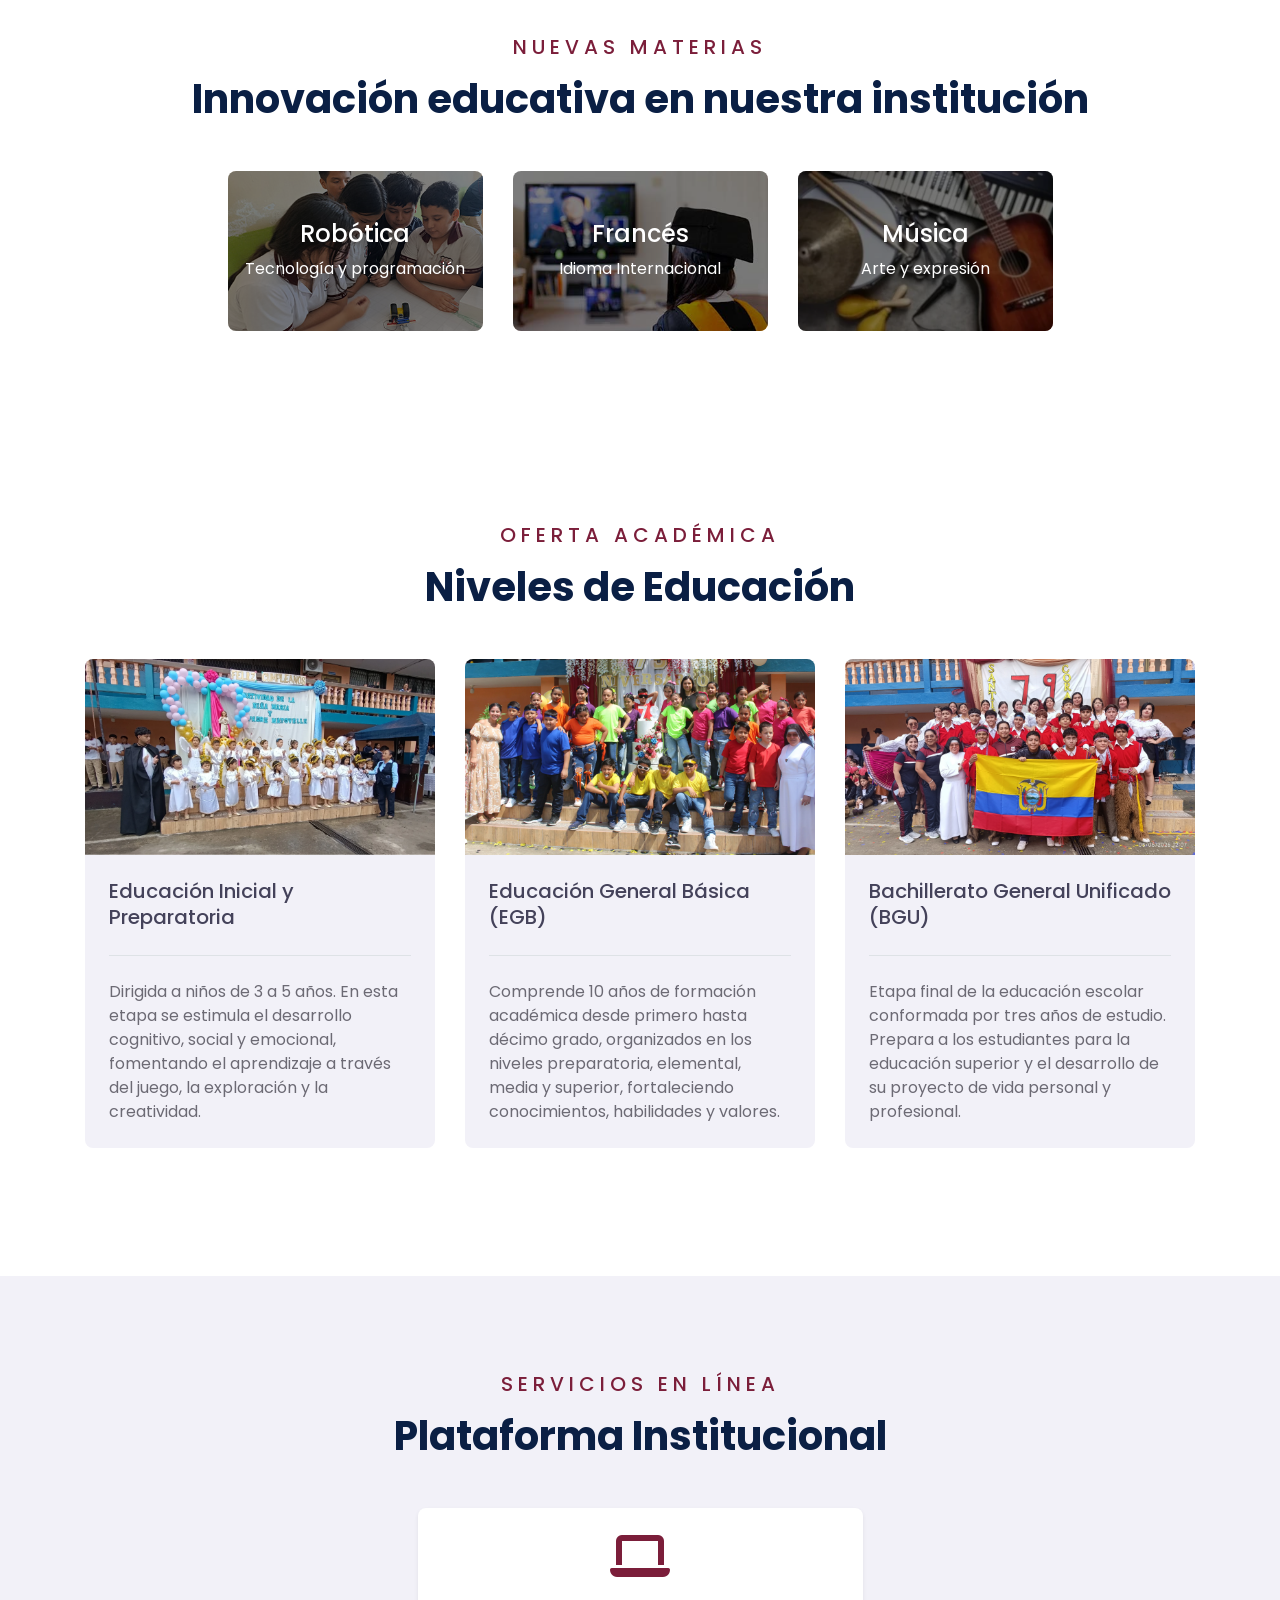
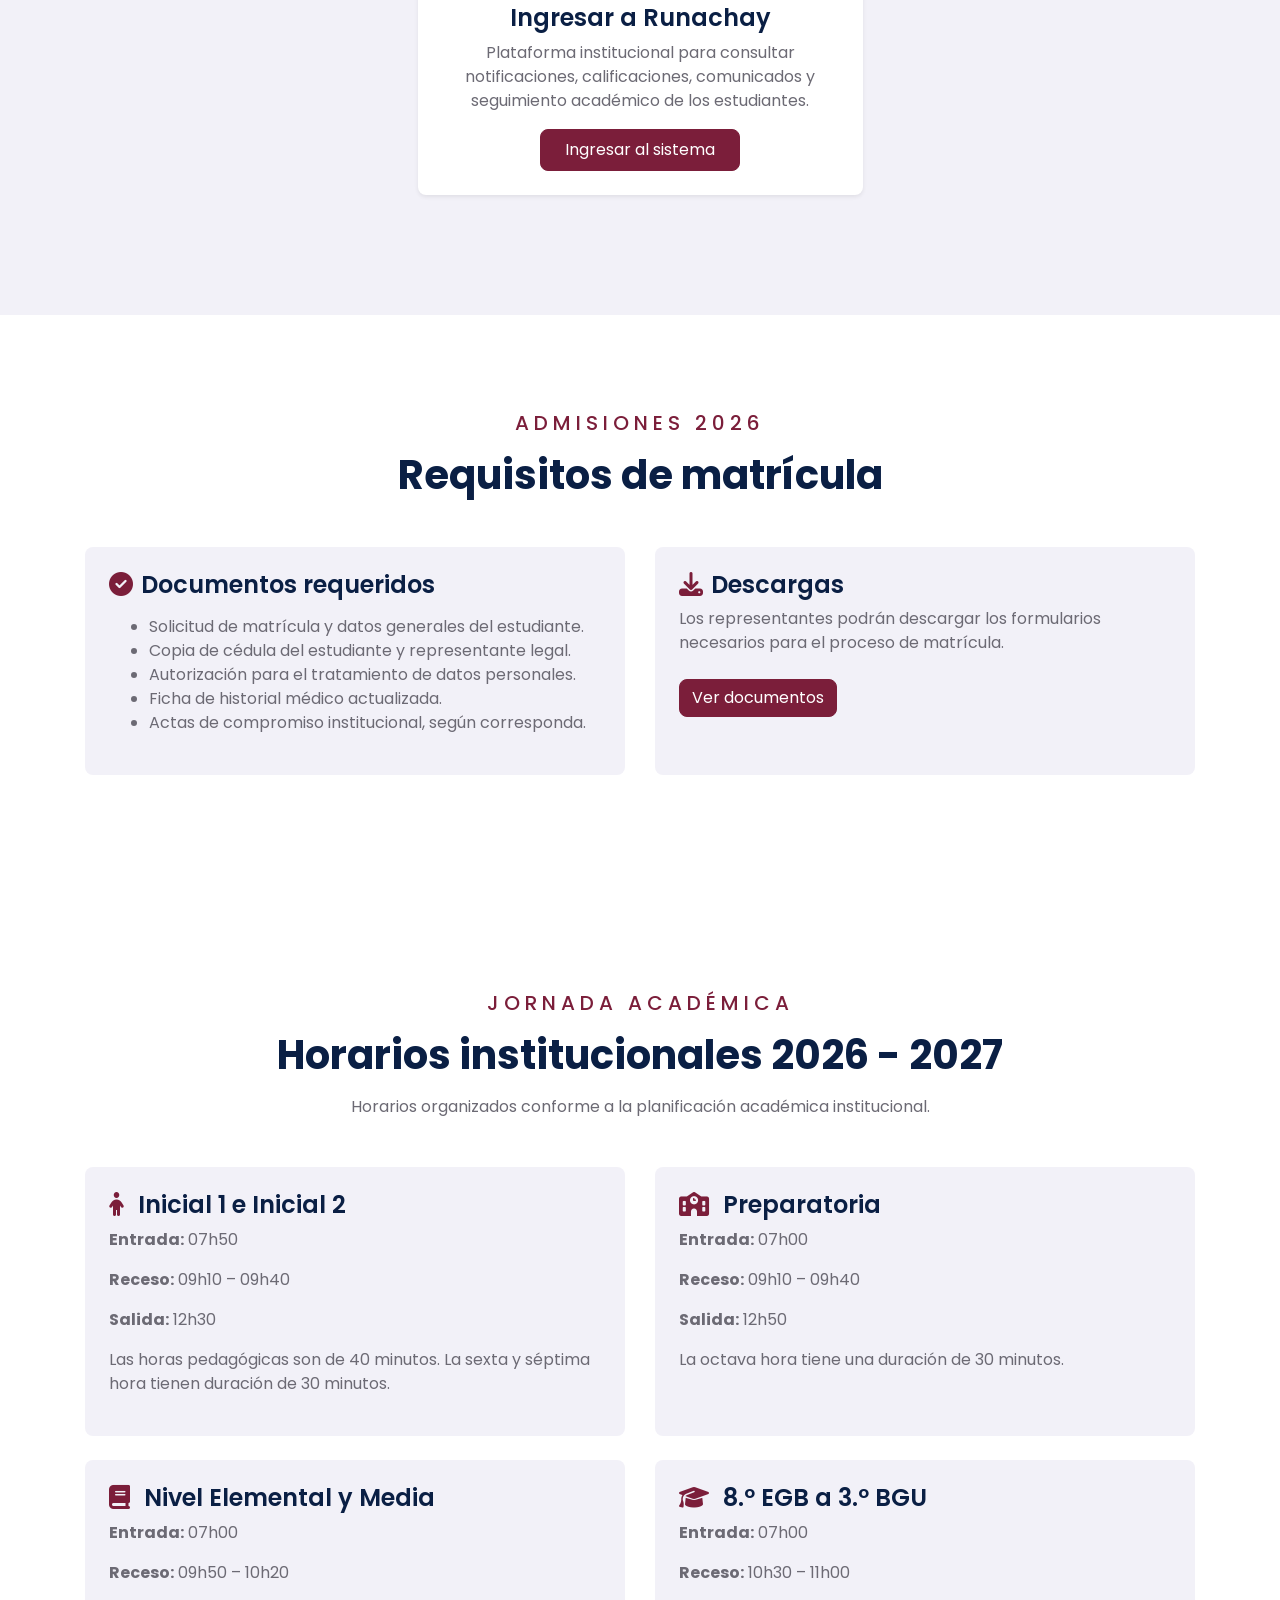
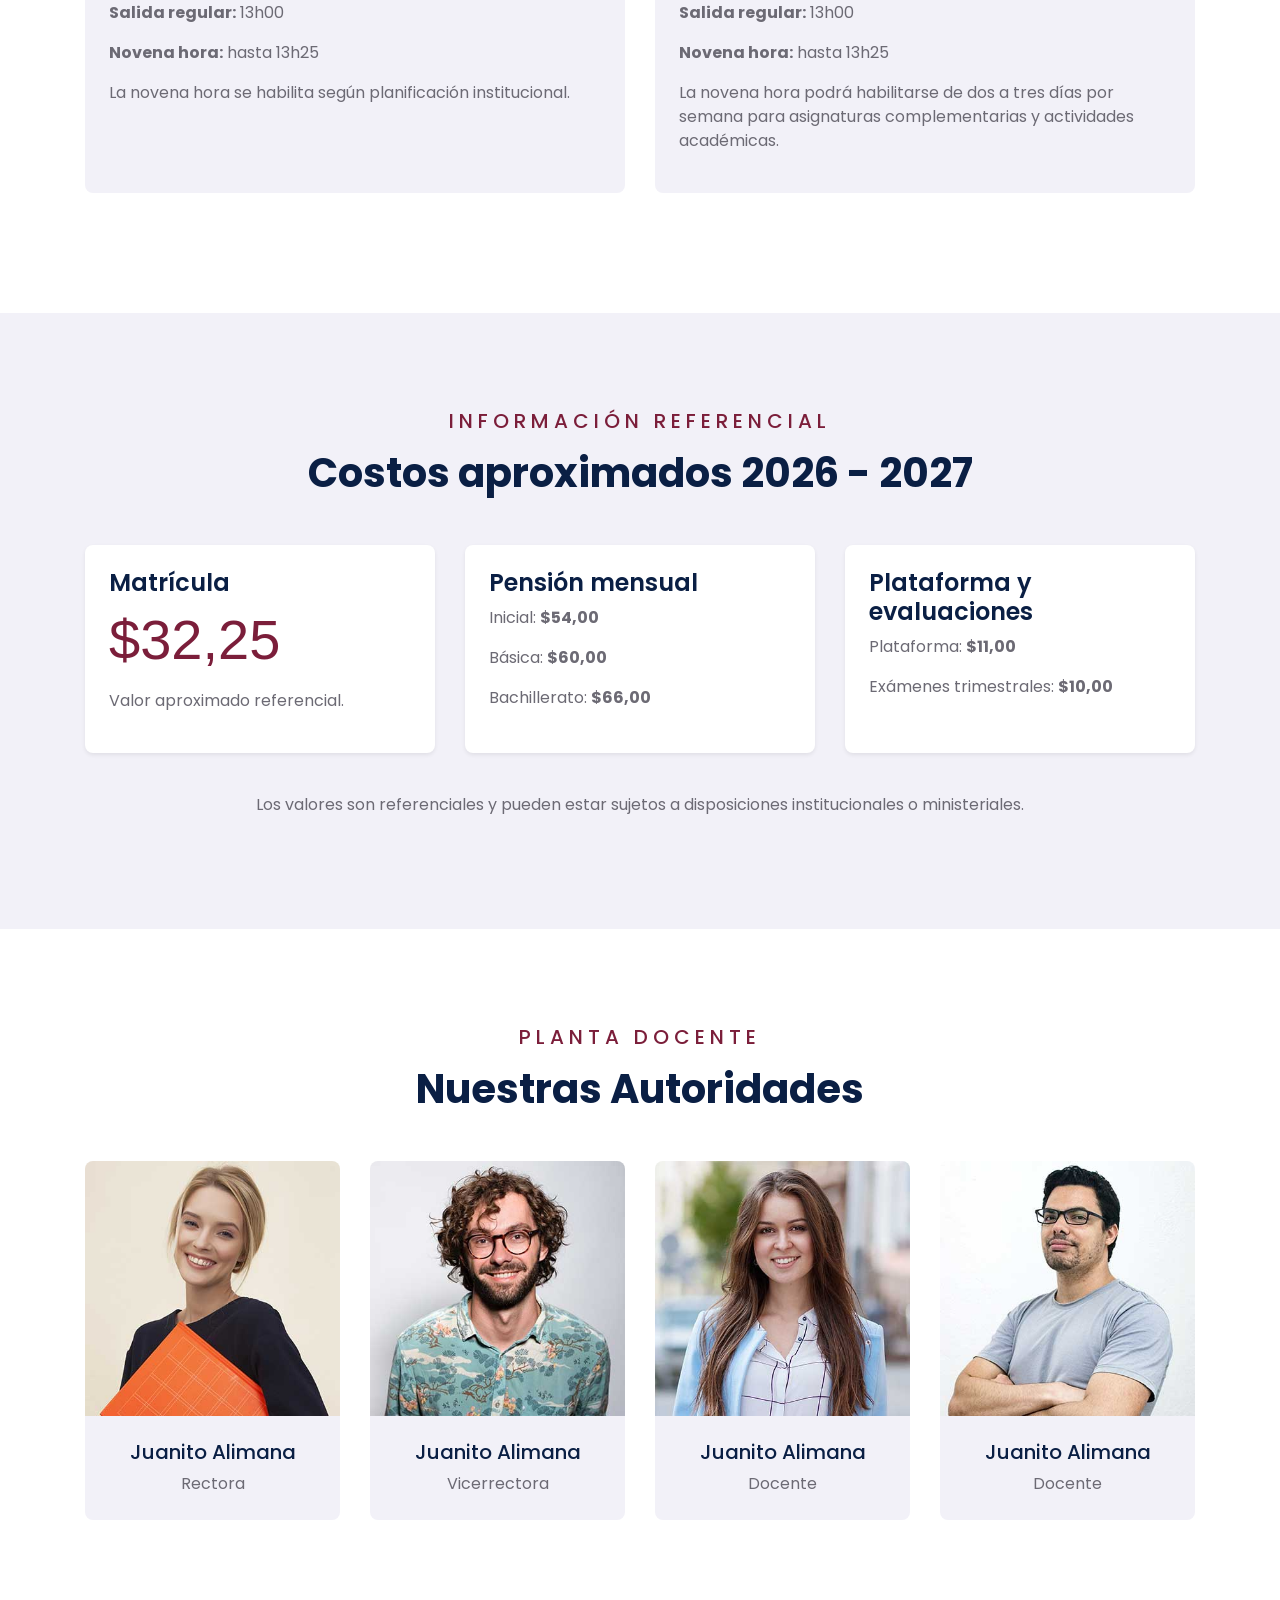
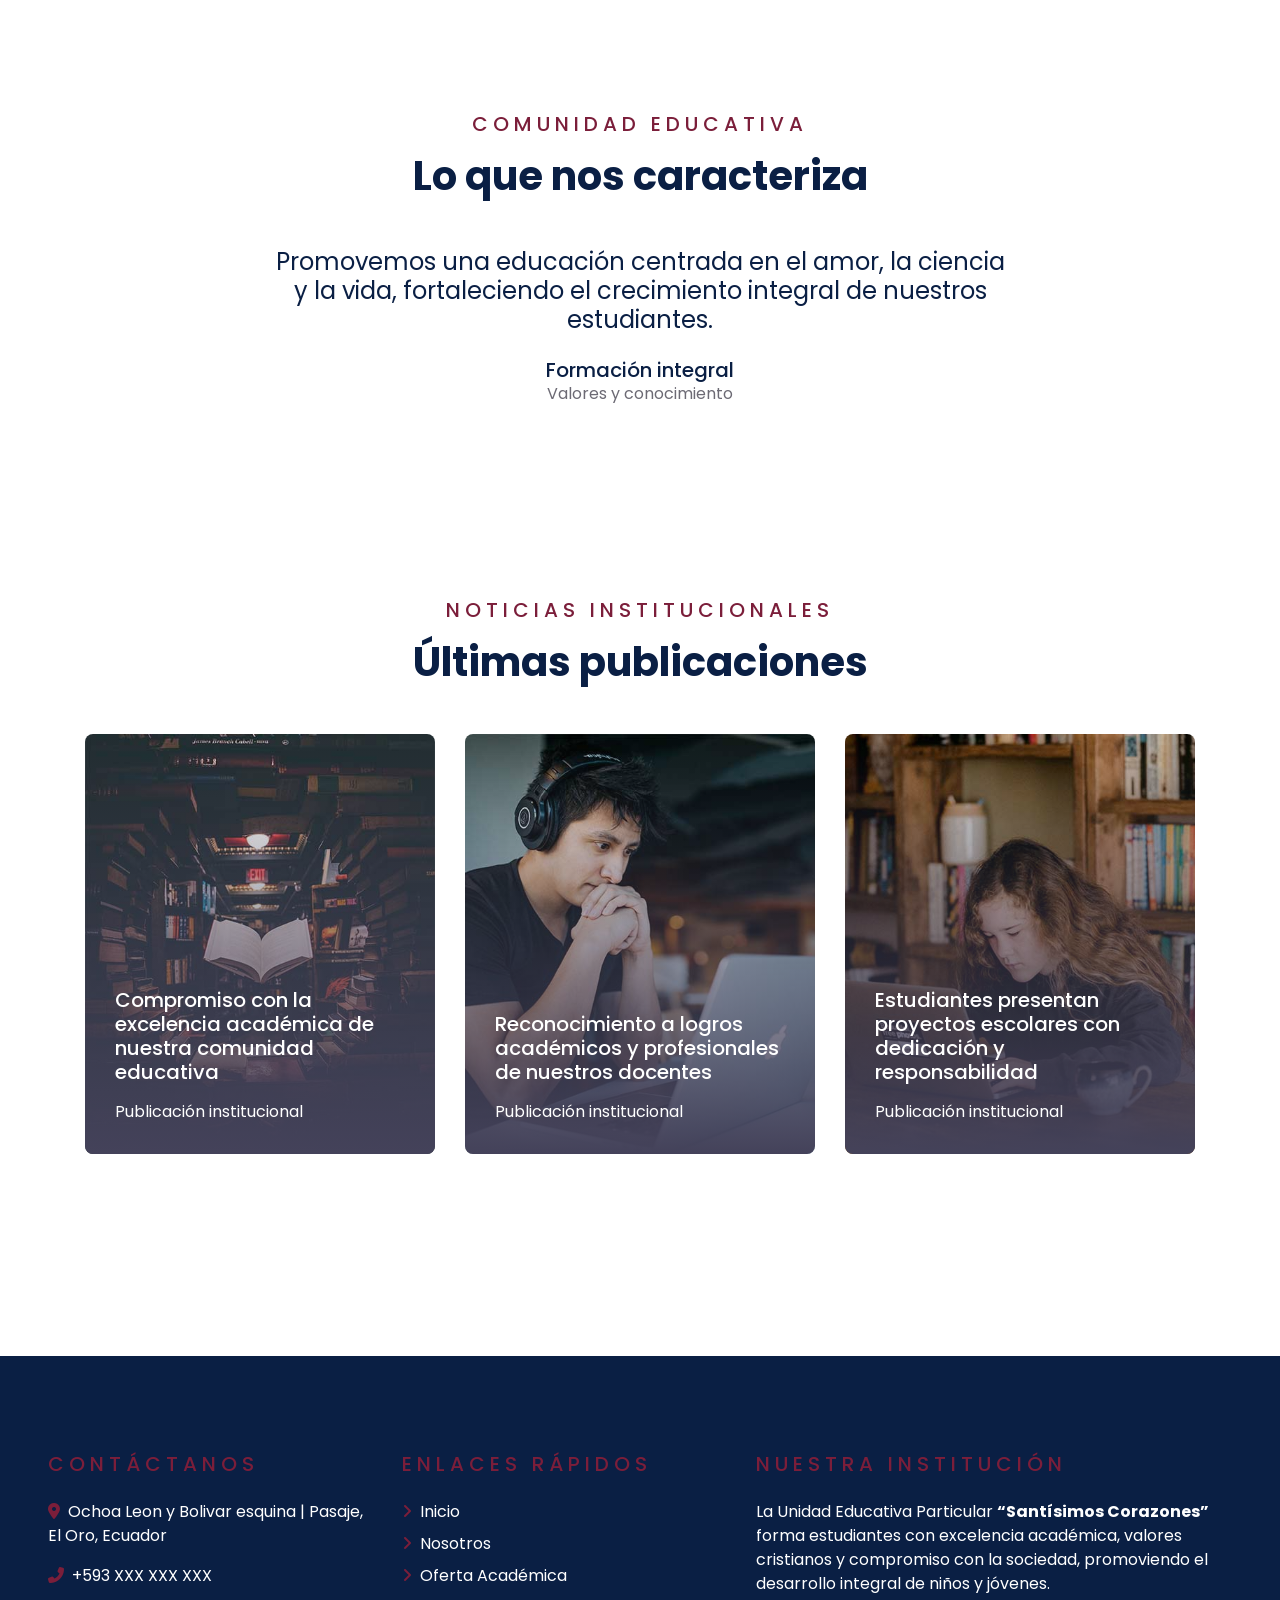
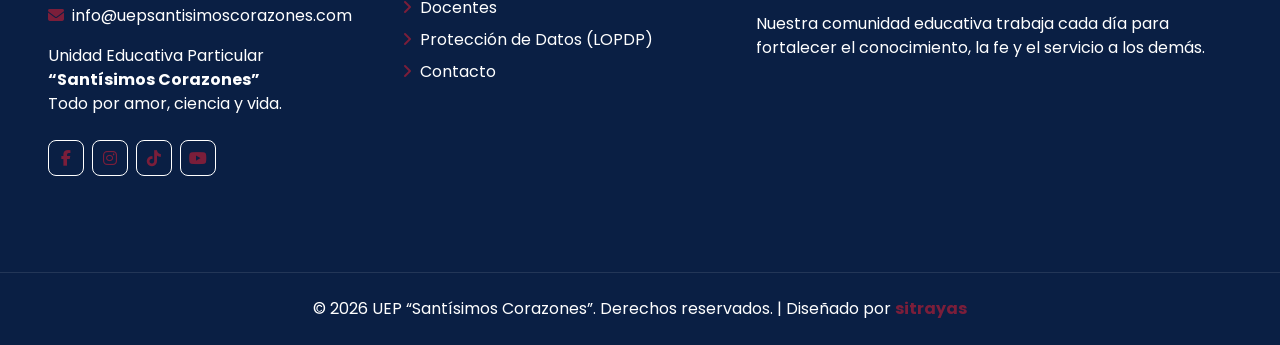
==== commit c1b30061: "actualizando nuevas hojas actulizado" ====
--- a/index.html
+++ b/index.html
@@ -70,7 +70,7 @@
                 <i class="fab fa-tiktok"></i>
             </a>
 
-            <a class="text-primary" href="#">
+            <a class="text-primary" href="https://www.youtube.com">
                 <i class="fab fa-youtube"></i>
             </a>
 
@@ -104,28 +104,74 @@
 
                         <a href="index.html" class="nav-item nav-link active">Inicio</a>
 
-                        <!-- NOSOTROS -->
-                        <div class="nav-item dropdown">
-                            <a href="#" class="nav-link dropdown-toggle" data-toggle="dropdown">
-                                Nosotros
-                            </a>
-
-                            <div class="dropdown-menu rounded-0 m-0">
-                                <a href="fundador.html" class="dropdown-item">Nuestro fundador</a>
-                                <a href="cofundadoras.html" class="dropdown-item">Cofundadoras</a>
-                            </div>
-                        </div>
-
-                        <a href="#" class="nav-item nav-link">Oferta Académica</a>
-
-                        <a href="docentes.html" class="nav-item nav-link">Docentes</a>
-
-                        <a href="contacto.html" class="nav-item nav-link">Contacto</a>
+     <!-- NOSOTROS -->
+    <div class="nav-item dropdown">
+        <a href="#" class="nav-link dropdown-toggle" data-toggle="dropdown">
+            Nosotros
+        </a>
+        <div class="dropdown-menu rounded-0 m-0">
+            <a href="#" class="dropdown-item" data-toggle="modal" data-target="#misionModal">Misión</a>
+            <a href="#" class="dropdown-item" data-toggle="modal" data-target="#visionModal">Visión</a>
+            <a href="fundador.html" class="dropdown-item">Nuestro fundador</a>
+            <a href="cofundadoras.html" class="dropdown-item">Cofundadoras</a>
+         
+        </div>
+    </div>
+
+
+
+        <!-- INSTITUCION -->
+    <div class="nav-item dropdown">
+        <a href="#" class="nav-link dropdown-toggle" data-toggle="dropdown">
+            Institución
+        </a>
+        <div class="dropdown-menu rounded-0 m-0">
+             <a href="uniforme-estudiantil.html" class="dropdown-item">Uniforme Estudiantil </a>
+              <a href="galeria.html" class="dropdown-item">Galeria </a>
+      
+            <a href="docentes.html" class="dropdown-item">Personal Docente</a>
+        </div>
+    </div>
+
+                  
+    
+ <!-- ADMISIONES -->
+    <div class="nav-item dropdown">
+        <a href="#" class="nav-link dropdown-toggle" data-toggle="dropdown">
+            Admisiones 
+        </a>
+        <div class="dropdown-menu rounded-0 m-0">
+            <a href="#requisitos" class="dropdown-item">Requisitos de matrícula</a>
+       <a href="oferta-academica.html" class="dropdown-item">Oferta Académica</a>
+            
+        </div>
+    </div>
+
+
+
+    
+
+
+        <!-- DOCUMENTOS -->
+    <div class="nav-item dropdown">
+        <a href="#" class="nav-link dropdown-toggle" data-toggle="dropdown">
+            Descargas
+        </a>
+        <div class="dropdown-menu rounded-0 m-0">
+            <a href="documentos.html" class="dropdown-item">Todos los documentos</a>
+          
+            <a href="horarios.html" class="dropdown-item">Horarios institucionales</a>
+        </div>
+    </div>
+
+
+
+      <a href="contacto.html" class="nav-item nav-link">Contacto</a>
 
                     </div>
 
                     <a class="btn btn-primary py-2 px-4 d-none d-lg-block ml-4" href="https://uepsscc.runacode.com/public/login">
-                        Ingresar                    </a>
+                        Ingresar a Runachay</a>
 
                 </div>
             </nav>
@@ -151,7 +197,14 @@
                         <div class="p-5" style="width: 100%; max-width: 900px;">
                              <h5 class="text-white text-uppercase mb-md-3">Unidad Educativa Particular</h5>
                             <h1 class="display-3 text-white mb-md-4">Santísimos Corazones</h1>
-                            <a href="" class="btn btn-primary py-md-2 px-md-4 font-weight-semi-bold mt-2">Nuestra Misión</a>
+                            
+<a href="#" 
+   class="btn btn-primary py-md-2 px-md-4 font-weight-semi-bold mt-2"
+   data-toggle="modal" 
+   data-target="#misionModal">
+   Nuestra Misión
+</a>
+
                                
                           </div>
                     </div>
@@ -162,8 +215,15 @@
                         <div class="p-5" style="width: 100%; max-width: 900px;">
                           <h5 class="text-white text-uppercase mb-md-3">Todo por amor, ciencia y vida</h5>
                             <h1 class="display-3 text-white mb-md-4">Educación con valores y excelencia académica</h1>
-                            <a href="" class="btn btn-primary py-md-2 px-md-4 font-weight-semi-bold mt-2">Nuestra Visión</a>
-                       
+
+                            
+<a href="#" 
+   class="btn btn-primary py-md-2 px-md-4 font-weight-semi-bold mt-2"
+   data-toggle="modal" 
+   data-target="#visionModal">
+   Nuestra Visión
+</a>
+
                            </div>
                     </div>
                 </div>
@@ -288,7 +348,7 @@
                 <div class="rounded overflow-hidden mb-2">
                     <img class="img-fluid" src="img/estudiantes/inicial_resultado.webp" alt="">
                     <div class="bg-secondary p-4">
-                        <a class="h5" href="">Educación Inicial</a>
+                        <a class="h5" href="">Educación Inicial y Preparatoria</a>
                         <div class="border-top mt-4 pt-4">
                             <p class="m-0">
                                 Dirigida a niños de 3 a 5 años. En esta etapa se estimula el desarrollo
@@ -399,6 +459,248 @@
      -->
 
 
+
+
+
+<!-- Documentos y Plataforma Start -->
+<div class="container-fluid py-5 bg-secondary">
+    <div class="container py-5">
+        <div class="text-center mb-5">
+            <h5 class="text-primary text-uppercase mb-3" style="letter-spacing: 5px;">Servicios en línea</h5>
+            <h1>Plataforma Institucional</h1>
+        </div>
+
+        <div class="row justify-content-center">
+
+           
+
+            <div class="col-lg-5 col-md-6 mb-4">
+                <div class="bg-white rounded p-4 text-center h-100 shadow-sm">
+                    <i class="fa fa-laptop fa-3x text-primary mb-4"></i>
+                    <h4>Ingresar a Runachay</h4>
+                    <p>
+                        Plataforma institucional para consultar notificaciones, calificaciones,
+                        comunicados y seguimiento académico de los estudiantes.
+                    </p>
+                    <a href="https://uepsscc.runacode.com/public/login" 
+                       target="_blank" 
+                       rel="noopener noreferrer" 
+                       class="btn btn-primary py-2 px-4">
+                        Ingresar al sistema
+                    </a>
+                </div>
+            </div>
+
+        </div>
+    </div>
+</div>
+<!-- Documentos y Plataforma End -->
+
+
+<!-- Admisiones Start -->
+<div class="container-fluid py-5" id="requisitos">
+    <div class="container py-5">
+        <div class="text-center mb-5">
+            <h5 class="text-primary text-uppercase mb-3" style="letter-spacing: 5px;">Admisiones 2026</h5>
+            <h1>Requisitos de matrícula</h1>
+        </div>
+
+        <div class="row">
+            <div class="col-lg-6 mb-4">
+                <div class="bg-secondary rounded p-4 h-100">
+                    <h4><i class="fa fa-check-circle text-primary mr-2"></i>Documentos requeridos</h4>
+                    <ul class="mt-3">
+                        <li>Solicitud de matrícula y datos generales del estudiante.</li>
+                        <li>Copia de cédula del estudiante y representante legal.</li>
+                        <li>Autorización para el tratamiento de datos personales.</li>
+                        <li>Ficha de historial médico actualizada.</li>
+                        <li>Actas de compromiso institucional, según corresponda.</li>
+                    </ul>
+                </div>
+            </div>
+
+            <div class="col-lg-6 mb-4">
+                <div class="bg-secondary rounded p-4 h-100">
+                    <h4><i class="fa fa-download text-primary mr-2"></i>Descargas</h4>
+                    <p>Los representantes podrán descargar los formularios necesarios para el proceso de matrícula.</p>
+                    <a href="documentos.html" class="btn btn-primary mt-2">Ver documentos</a>
+                </div>
+            </div>
+        </div>
+    </div>
+</div>
+<!-- Admisiones End -->
+
+
+<!-- Horarios Start -->
+<div class="container-fluid py-5" id="horarios">
+    <div class="container py-5">
+
+        <div class="text-center mb-5">
+            <h5 class="text-primary text-uppercase mb-3" style="letter-spacing: 5px;">
+                Jornada académica
+            </h5>
+
+            <h1>Horarios institucionales 2026 - 2027</h1>
+
+            <p class="mt-3">
+                Horarios organizados conforme a la planificación académica institucional.
+            </p>
+        </div>
+
+        <div class="row">
+
+            <!-- INICIAL -->
+            <div class="col-lg-6 mb-4">
+
+                <div class="bg-secondary rounded p-4 h-100">
+
+                    <h4>
+                        <i class="fa fa-child text-primary mr-2"></i>
+                        Inicial 1 e Inicial 2
+                    </h4>
+
+                    <p><strong>Entrada:</strong> 07h50</p>
+
+                    <p><strong>Receso:</strong> 09h10 – 09h40</p>
+
+                    <p><strong>Salida:</strong> 12h30</p>
+
+                    <p class="mt-3">
+                        Las horas pedagógicas son de 40 minutos.
+                        La sexta y séptima hora tienen duración de 30 minutos.
+                    </p>
+
+                </div>
+            </div>
+
+            <!-- PREPARATORIA -->
+            <div class="col-lg-6 mb-4">
+
+                <div class="bg-secondary rounded p-4 h-100">
+
+                    <h4>
+                        <i class="fa fa-school text-primary mr-2"></i>
+                        Preparatoria
+                    </h4>
+
+                    <p><strong>Entrada:</strong> 07h00</p>
+
+                    <p><strong>Receso:</strong> 09h10 – 09h40</p>
+
+                    <p><strong>Salida:</strong> 12h50</p>
+
+                    <p class="mt-3">
+                        La octava hora tiene una duración de 30 minutos.
+                    </p>
+
+                </div>
+            </div>
+
+            <!-- ELEMENTAL Y MEDIA -->
+            <div class="col-lg-6 mb-4">
+
+                <div class="bg-secondary rounded p-4 h-100">
+
+                    <h4>
+                        <i class="fa fa-book text-primary mr-2"></i>
+                        Nivel Elemental y Media
+                    </h4>
+
+                    <p><strong>Entrada:</strong> 07h00</p>
+
+                    <p><strong>Receso:</strong> 09h50 – 10h20</p>
+
+                    <p><strong>Salida regular:</strong> 13h00</p>
+
+                    <p><strong>Novena hora:</strong> hasta 13h25</p>
+
+                    <p class="mt-3">
+                        La novena hora se habilita  según planificación institucional.
+                    </p>
+
+                </div>
+            </div>
+
+            <!-- SUPERIOR Y BGU -->
+            <div class="col-lg-6 mb-4">
+
+                <div class="bg-secondary rounded p-4 h-100">
+
+                    <h4>
+                        <i class="fa fa-graduation-cap text-primary mr-2"></i>
+                        8.º EGB a 3.º BGU
+                    </h4>
+
+                    <p><strong>Entrada:</strong> 07h00</p>
+
+                    <p><strong>Receso:</strong> 10h30 – 11h00</p>
+
+                    <p><strong>Salida regular:</strong> 13h00</p>
+
+                    <p><strong>Novena hora:</strong> hasta 13h25</p>
+
+                    <p class="mt-3">
+                        La novena hora podrá habilitarse de dos a tres días por semana
+                        para asignaturas complementarias y actividades académicas.
+                    </p>
+
+                </div>
+            </div>
+
+        </div>
+
+    </div>
+</div>
+<!-- Horarios End -->
+
+
+
+<!-- Costos Start -->
+<div class="container-fluid py-5 bg-secondary" id="costos">
+    <div class="container py-5">
+        <div class="text-center mb-5">
+            <h5 class="text-primary text-uppercase mb-3" style="letter-spacing: 5px;">Información referencial</h5>
+            <h1>Costos aproximados 2026 - 2027</h1>
+        </div>
+
+        <div class="row">
+            <div class="col-lg-4 mb-4">
+                <div class="bg-white rounded p-4 h-100 shadow-sm">
+                    <h4>Matrícula</h4>
+                    <p class="display-4 text-primary">$32,25</p>
+                    <p>Valor aproximado referencial.</p>
+                </div>
+            </div>
+
+            <div class="col-lg-4 mb-4">
+                <div class="bg-white rounded p-4 h-100 shadow-sm">
+                    <h4>Pensión mensual</h4>
+                    <p>Inicial: <strong>$54,00</strong></p>
+                    <p>Básica: <strong>$60,00</strong></p>
+                    <p>Bachillerato: <strong>$66,00</strong></p>
+                </div>
+            </div>
+
+            <div class="col-lg-4 mb-4">
+                <div class="bg-white rounded p-4 h-100 shadow-sm">
+                    <h4>Plataforma y evaluaciones</h4>
+                    <p>Plataforma: <strong>$11,00</strong></p>
+                    <p>Exámenes trimestrales: <strong>$10,00</strong></p>
+                </div>
+            </div>
+        </div>
+
+        <p class="text-center mt-3">
+            Los valores son referenciales y pueden estar sujetos a disposiciones institucionales o ministeriales.
+        </p>
+    </div>
+</div>
+<!-- Costos End -->
+
+
+
+
     <!-- Team Start -->
     <div class="container-fluid py-5">
         <div class="container pt-5 pb-3">
@@ -724,6 +1026,121 @@
 
     <!-- Template Javascript -->
     <script src="js/main.js"></script>
+
+
+
+
+
+
+    <!-- Modal Misión -->
+<div class="modal fade" id="misionModal" tabindex="-1" role="dialog" aria-labelledby="misionModalLabel" aria-hidden="true">
+    
+    <div class="modal-dialog modal-lg modal-dialog-centered" role="document">
+        
+        <div class="modal-content">
+
+            <!-- Header -->
+             <div class="modal-header modal-vino text-white">
+                <h5 class="modal-title" id="misionModalLabel">
+                    Nuestra Misión
+                </h5>
+
+                <button type="button" class="close text-white" data-dismiss="modal" aria-label="Cerrar">
+                    <span aria-hidden="true">&times;</span>
+                </button>
+            </div>
+
+            <!-- Body -->
+            <div class="modal-body">
+
+                <p style="text-align: justify; line-height: 1.9;">
+                    Brindar una educación de excelencia, basada en principios éticos, 
+                    valores cristianos y la espiritualidad Oblata Matovellana, que permita 
+                    la formación integral de niñas, niños y jóvenes.
+                </p>
+
+                <p style="text-align: justify; line-height: 1.9;">
+                    Inspirados en los valores del Evangelio, especialmente la caridad y el 
+                    sacrificio, y guiados por profesionales competentes que inspiren, motiven 
+                    y preparen a los estudiantes para enfrentar los desafíos actuales con ética, 
+                    responsabilidad y compromiso.
+                </p>
+
+                <p style="text-align: justify; line-height: 1.9;">
+                    Contribuyendo al surgimiento de líderes íntegros que transformen la sociedad 
+                    desde la fe.
+                </p>
+
+            </div>
+
+            <!-- Footer -->
+            <div class="modal-footer">
+                <button type="button" class="btn btn-secondary" data-dismiss="modal">
+                    Cerrar
+                </button>
+            </div>
+
+        </div>
+    </div>
+</div>
+
+
+
+
+
+
+    <!-- Modal Visión -->
+<div class="modal fade" id="visionModal" tabindex="-1" role="dialog" aria-labelledby="visionModalLabel" aria-hidden="true">
+    
+    <div class="modal-dialog modal-lg modal-dialog-centered" role="document">
+        
+        <div class="modal-content">
+
+            <!-- Header -->
+             <div class="modal-header modal-vino text-white">
+                <h5 class="modal-title" id="visionModalLabel">
+                    Nuestra Visión
+                </h5>
+
+                <button type="button" class="close text-white" data-dismiss="modal" aria-label="Cerrar">
+                    <span aria-hidden="true">&times;</span>
+                </button>
+            </div>
+
+            <!-- Body -->
+            <div class="modal-body">
+
+                <p style="text-align: justify; line-height: 1.9;">
+                    Nos proyectamos, para el año 2028, ser reconocidos como una institución educativa líder y 
+                    pionera en la implementación de un modelo educativo innovador, evangelizador y contextualizado, 
+                    fundamentado en la espiritualidad y liderazgo Oblato Matovellano.
+                </p>
+
+                <p style="text-align: justify; line-height: 1.9;">
+                   Aspiramos a formar ciudadanos críticos, éticos y solidarios, profundamente comprometidos 
+                   con su comunidad y guiados por principios morales y cristianos, 
+                   capaces de transformar su entorno con responsabilidad, amor y visión de futuro. 
+                </p>
+
+                <p style="text-align: justify; line-height: 1.9;">
+                    Nuestra comunidad educativa será un espacio donde cada persona se desarrolle integralmente y 
+                    viva sus valores con autenticidad.
+                </p>
+
+            </div>
+
+            <!-- Footer -->
+            <div class="modal-footer">
+                <button type="button" class="btn btn-secondary" data-dismiss="modal">
+                    Cerrar
+                </button>
+            </div>
+
+        </div>
+    </div>
+</div>
+
+
 </body>
 
 </html>
--- a/css/style.css
+++ b/css/style.css
@@ -10129,4 +10129,126 @@
     color: #000;
     padding: 2px 4px;
     border-radius: 4px;
+}
+
+
+
+
+.modal-content{
+    border-radius: 15px;
+    overflow: hidden;
+}
+
+.modal-body p{
+    font-size: 16px;
+    color: #444;
+}
+
+
+
+
+
+/* ===== MODAL INSTITUCIONAL ===== */
+
+.modal-content{
+    background: rgba(255, 255, 255, 0.18); /* transparencia */
+    
+    backdrop-filter: blur(18px);
+    -webkit-backdrop-filter: blur(18px);
+
+    border: 1px solid rgba(255,255,255,0.25);
+
+    border-radius: 20px;
+
+    box-shadow: 0 10px 40px rgba(0,0,0,0.35);
+
+    overflow: hidden;
+}
+
+/* HEADER COLOR VINO */
+.modal-vino{
+    background: rgba(112, 28, 58, 0.88);
+
+    border-bottom: none;
+}
+
+/* TITULO BLANCO */
+.modal-vino .modal-title{
+    color: #ffffff !important;
+    font-weight: 600;
+}
+
+/* BOTON X */
+.modal-vino .close{
+    color: #ffffff !important;
+    opacity: 1;
+}
+
+/* BODY */
+.modal-body{
+    padding: 39 px;
+}
+
+/* TEXTO */
+.modal-body p{
+    color: #000000;
+
+    font-size: 16px;
+
+    line-height: 1.9;
+
+    text-align: justify;
+
+    
+}
+
+/* FOOTER */
+.modal-footer{
+    border-top: none;
+
+    padding: 20px 30px;
+}
+
+/* BOTON CERRAR */
+.modal-footer .btn-secondary{
+    background: rgba(112, 28, 58, 0.95);
+
+    color: white;
+
+    border: none;
+
+    border-radius: 10px;
+
+    padding: 10px 25px;
+}
+
+.modal-footer .btn-secondary:hover{
+    background: #5a1630;
+}
+
+/* FONDO OSCURO */
+.modal-backdrop.show{
+    background: #ffffff;
+}
+
+
+
+
+.texto-justificado {
+    text-align: justify;
+}
+
+.cofundadora-foto {
+    max-height: 230px;
+    object-fit: cover;
+    box-shadow: 0 8px 25px rgba(0,0,0,0.18);
+}
+
+.shadow-sm {
+    transition: all 0.3s ease;
+}
+
+.shadow-sm:hover {
+    transform: translateY(-5px);
+    box-shadow: 0 12px 30px rgba(0,0,0,0.18) !important;
 }
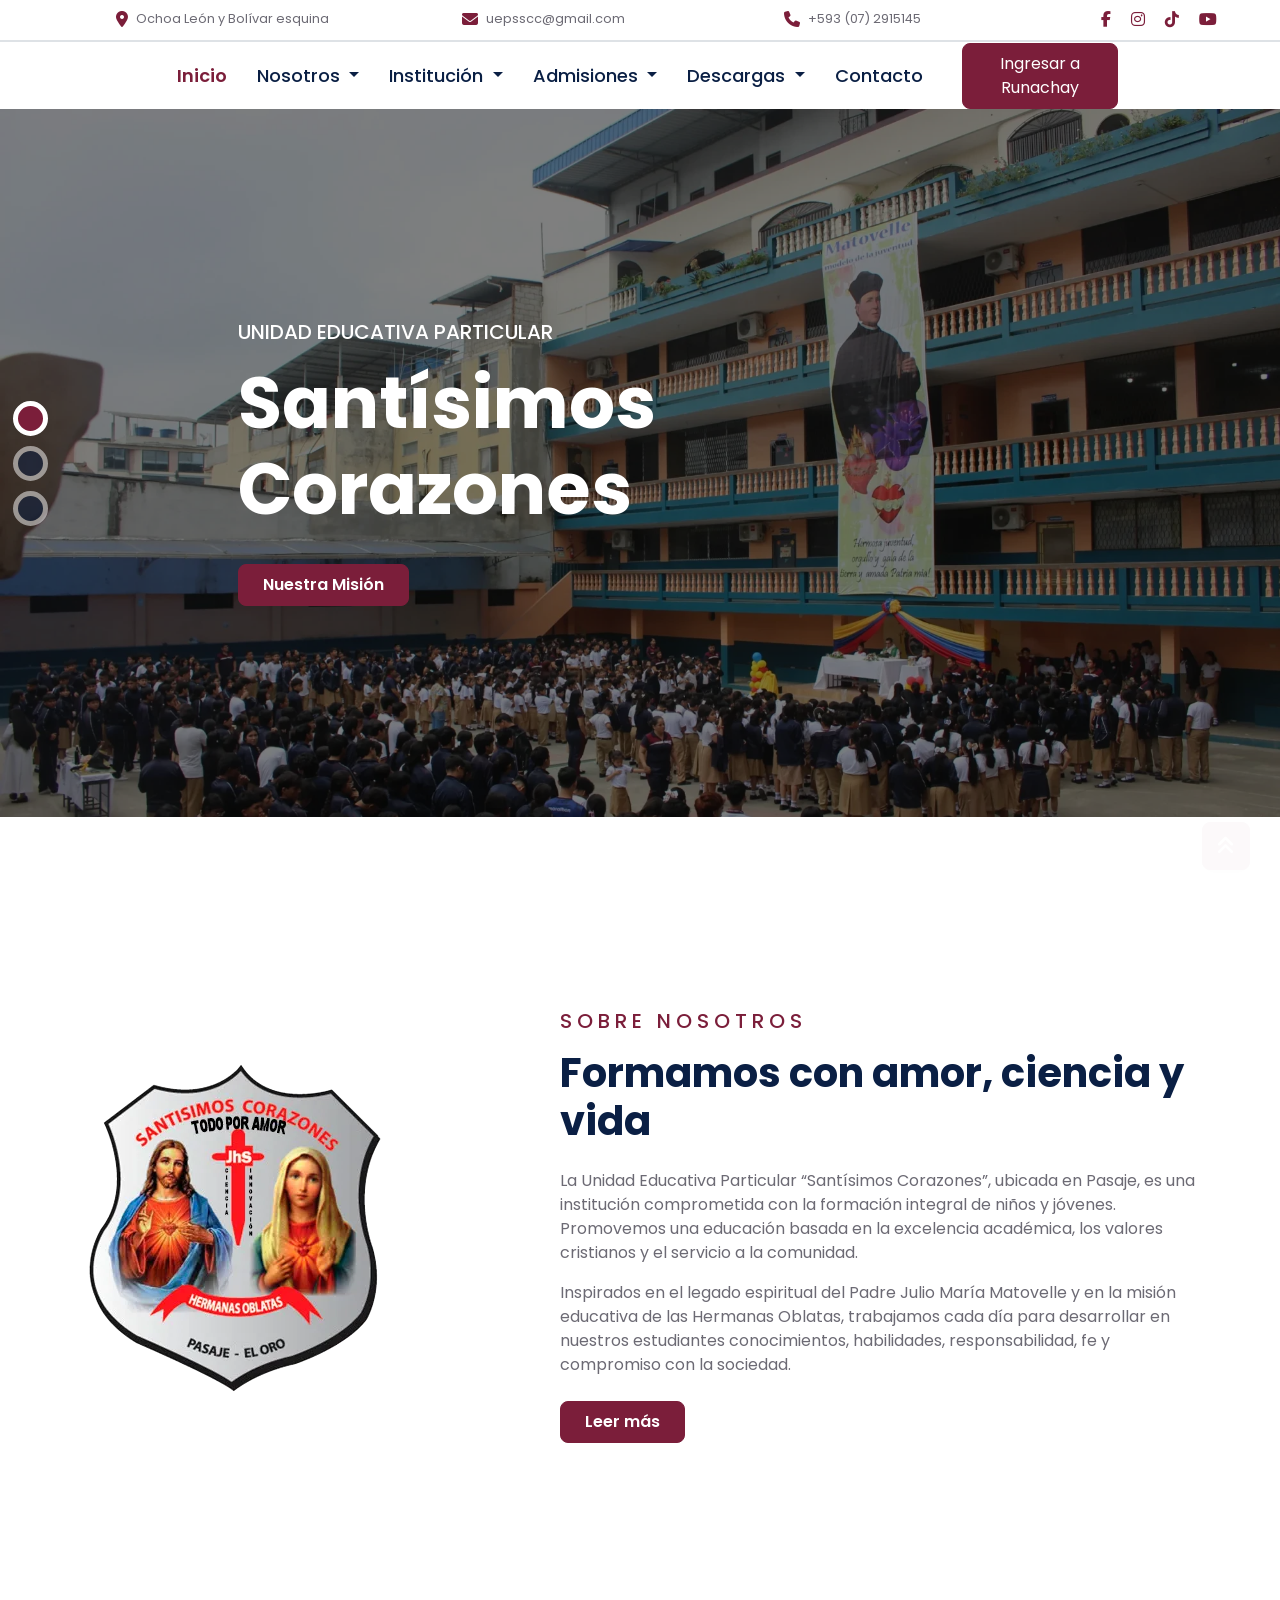
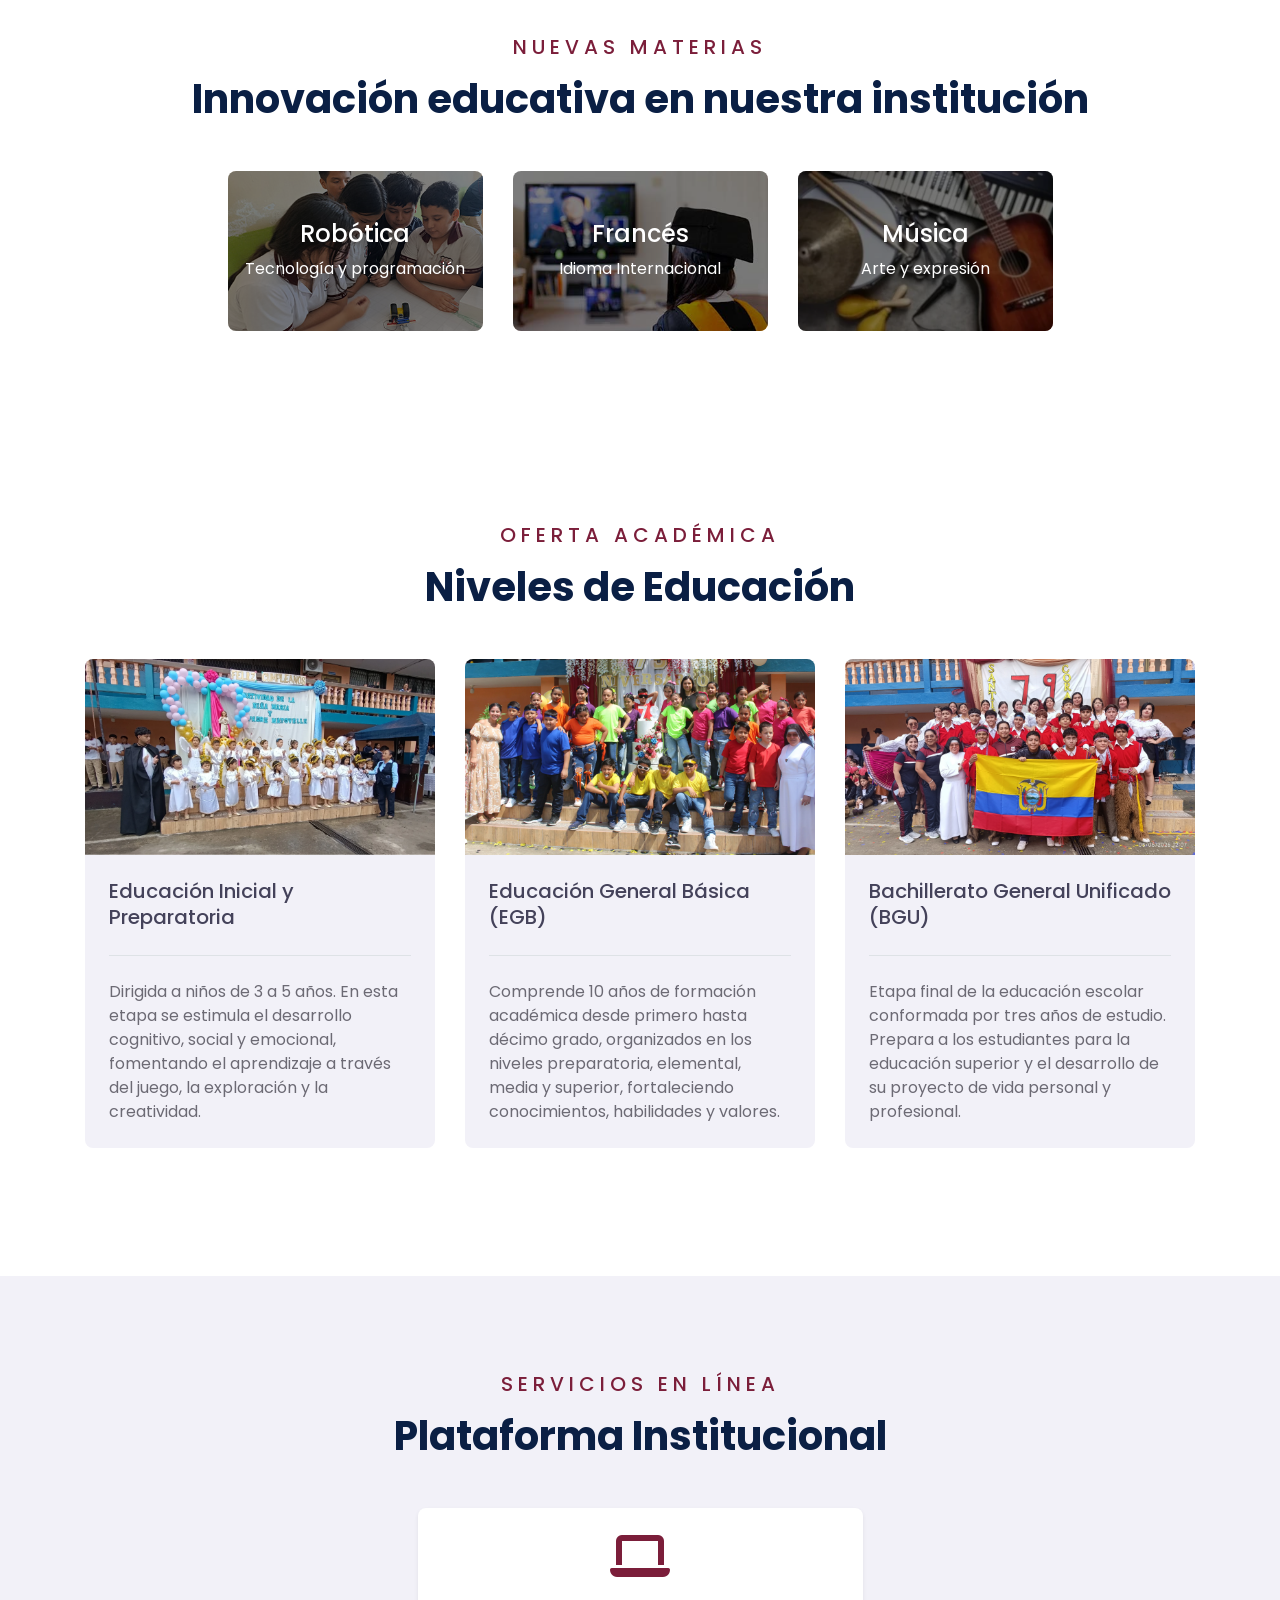
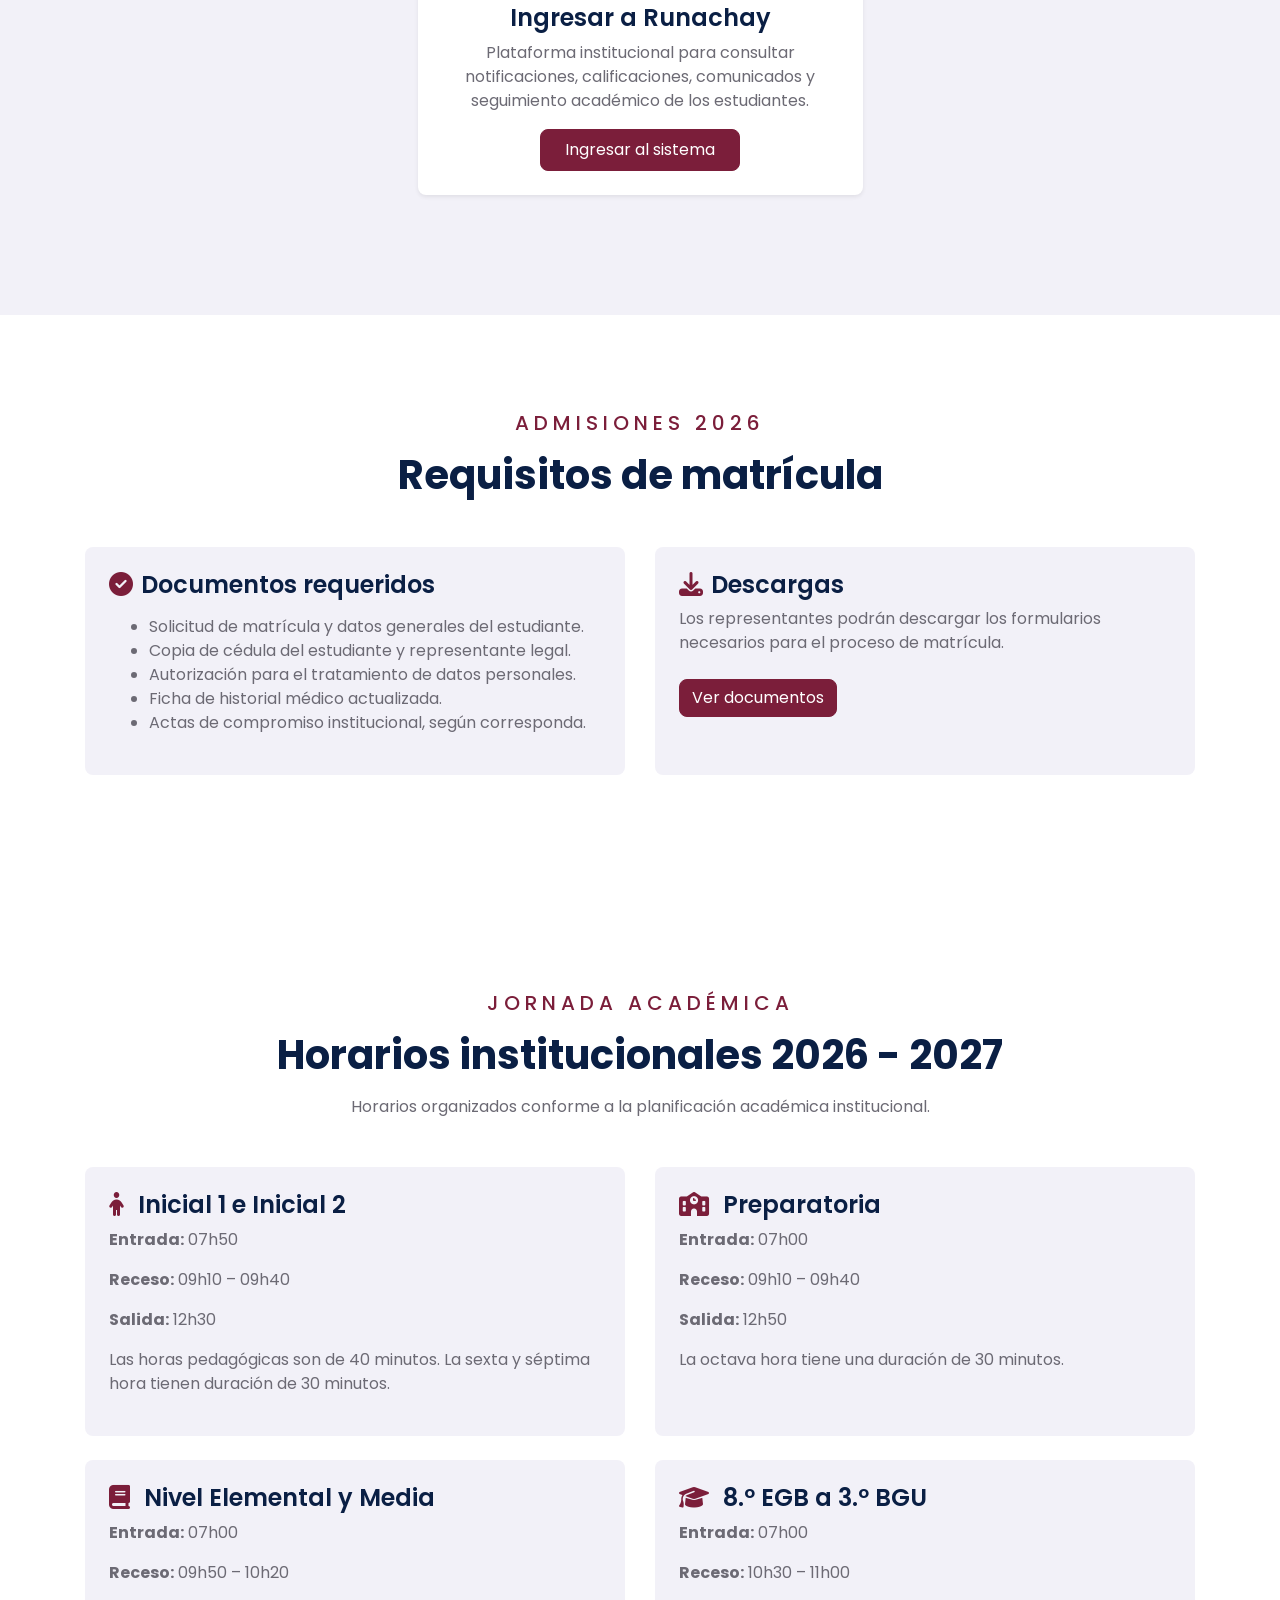
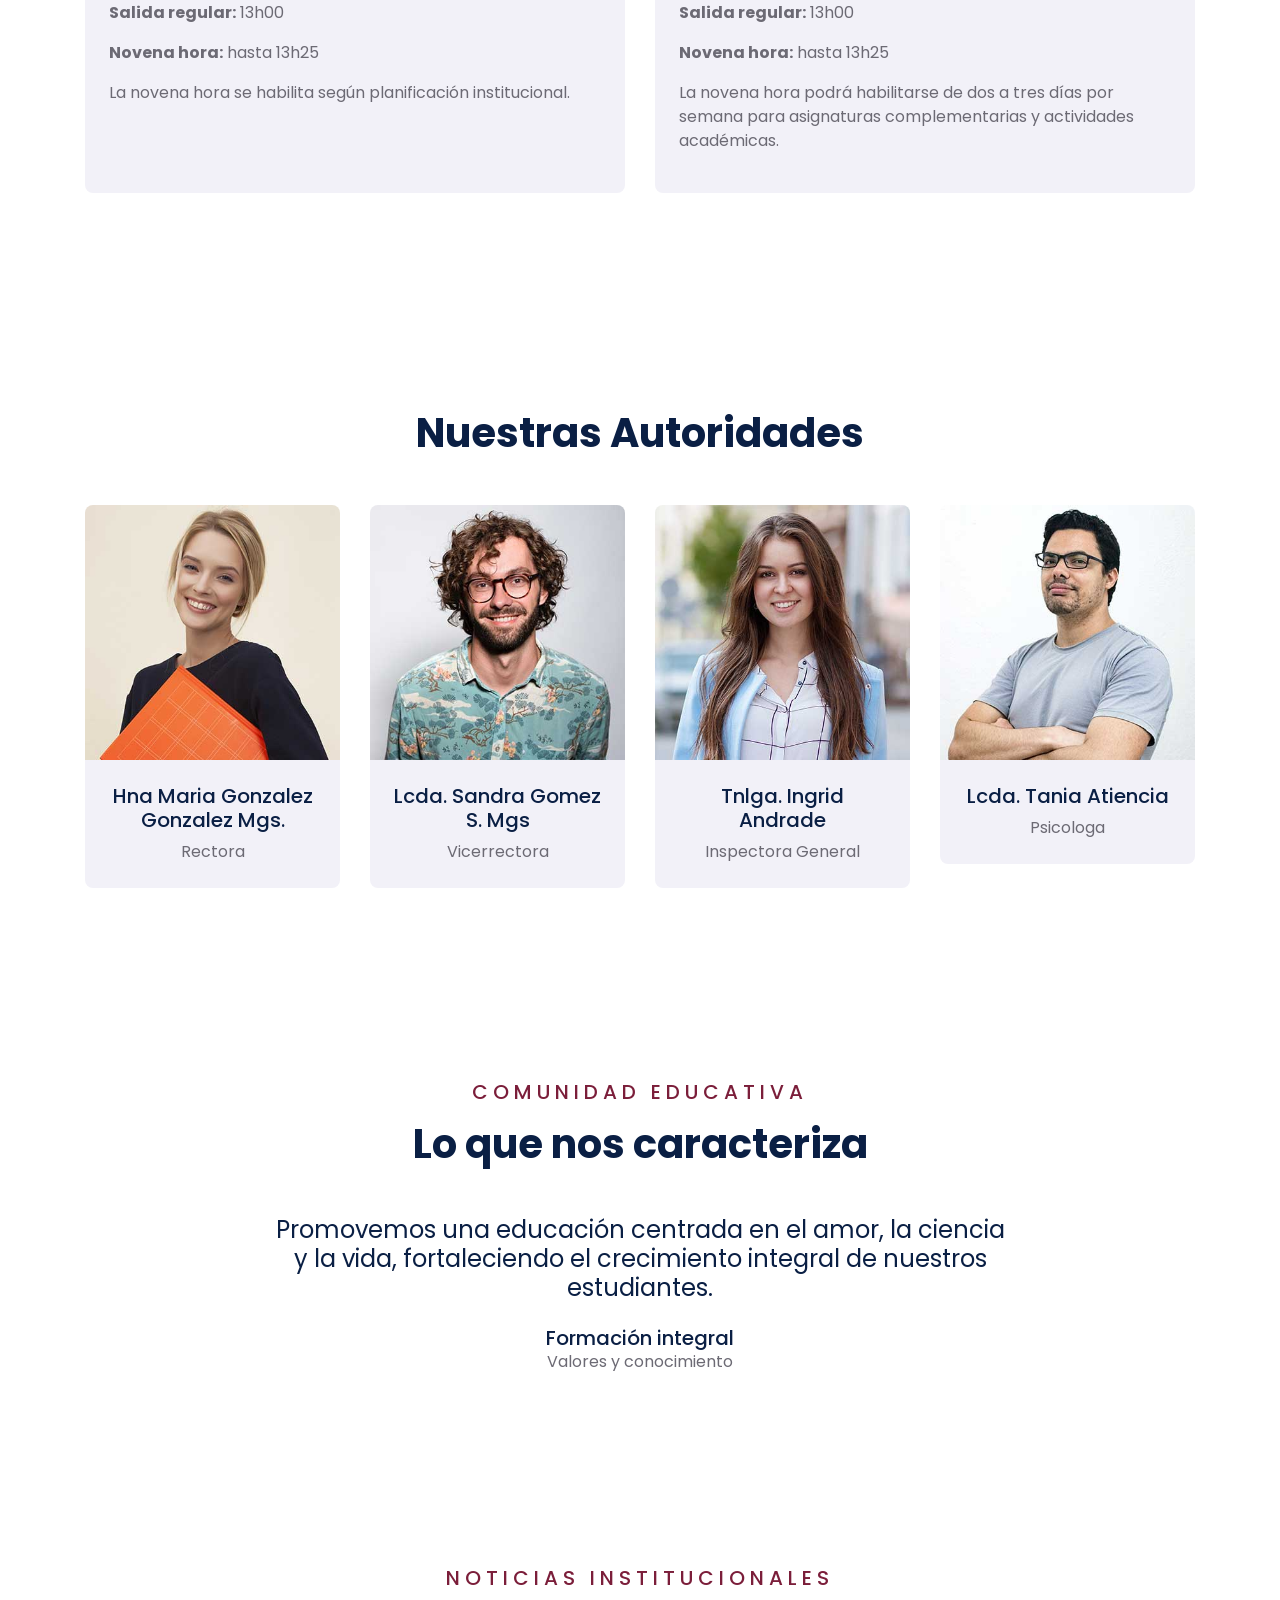
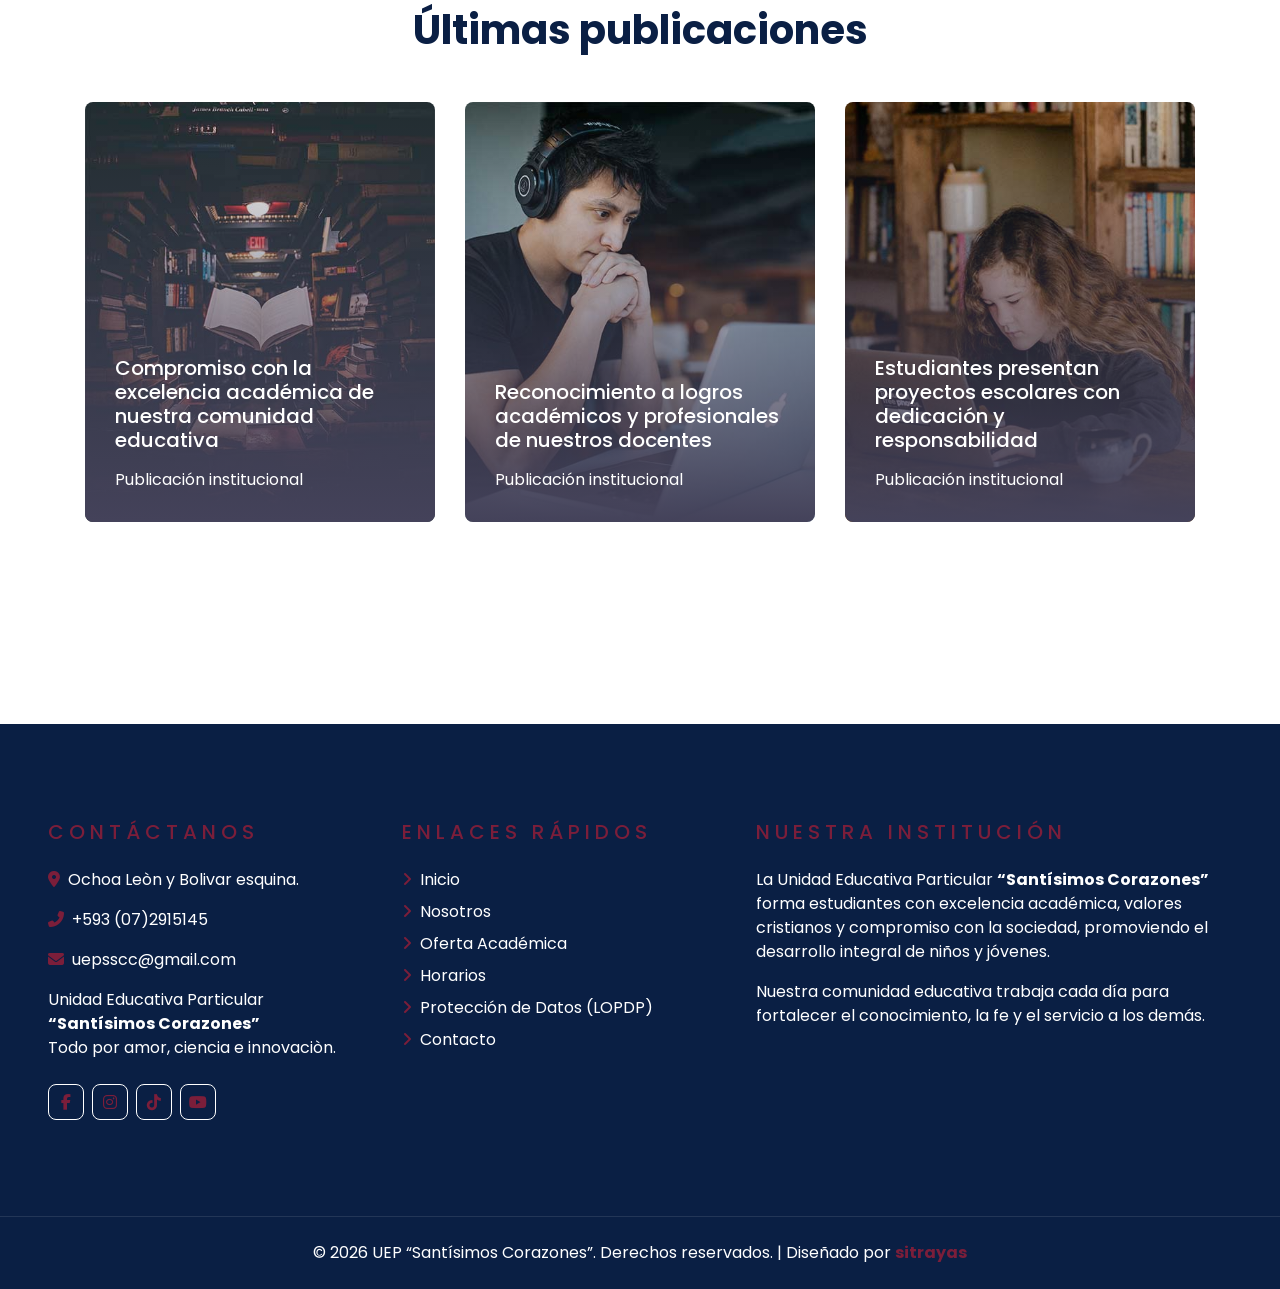
==== commit 94936e59: "Actualización del sitio web institucional y sección LOPDP" ====
--- a/index.html
+++ b/index.html
@@ -27,6 +27,7 @@
 </head>
 
 <body>
+
    <!-- Topbar Start -->
 <div class="container-fluid d-none d-lg-block bg-light border-bottom">
     <div class="row align-items-center py-2 px-xl-5">
@@ -43,7 +44,7 @@
         <div class="col-lg-3 text-right">
             <div class="d-inline-flex align-items-center">
                 <i class="fa fa-envelope text-primary mr-2"></i>
-                <small>secretaria@oblatassantisimoscorazones.com</small>
+                <small>uepsscc@gmail.com</small>
             </div>
         </div>
 
@@ -51,7 +52,7 @@
         <div class="col-lg-3 text-right">
             <div class="d-inline-flex align-items-center">
                 <i class="fa fa-phone text-primary mr-2"></i>
-                <small>+593 098 765 54321</small>
+                <small>+593 (07) 2915145</small>
             </div>
         </div>
 
@@ -80,8 +81,6 @@
 </div>
 <!-- Topbar End -->
 
-
-<!-- Navbar Start -->
 
                 
 <!-- Navbar Start -->
@@ -113,7 +112,7 @@
             <a href="#" class="dropdown-item" data-toggle="modal" data-target="#misionModal">Misión</a>
             <a href="#" class="dropdown-item" data-toggle="modal" data-target="#visionModal">Visión</a>
             <a href="fundador.html" class="dropdown-item">Nuestro fundador</a>
-            <a href="cofundadoras.html" class="dropdown-item">Cofundadoras</a>
+            
          
         </div>
     </div>
@@ -130,6 +129,7 @@
               <a href="galeria.html" class="dropdown-item">Galeria </a>
       
             <a href="docentes.html" class="dropdown-item">Personal Docente</a>
+              <a href="lopdp.html" class="dropdown-item">LOPDP</a>
         </div>
     </div>
 
@@ -149,8 +149,6 @@
 
 
 
-    
-
 
         <!-- DOCUMENTOS -->
     <div class="nav-item dropdown">
@@ -179,6 +177,15 @@
     </div>
 </div>
 <!-- Navbar End -->
+
+
+
+
+
+
+
+
+
 
 
 
@@ -224,6 +231,12 @@
    Nuestra Visión
 </a>
 
+
+
+
+
+
+
                            </div>
                     </div>
                 </div>
@@ -234,7 +247,7 @@
                           
                             <h5 class="text-white text-uppercase mb-md-3">Formación integral</h5>
                             <h1 class="display-3 text-white mb-md-4">Comprometidos con el futuro de nuestros estudiantes</h1>
-                            <a href="" class="btn btn-primary py-md-2 px-md-4 font-weight-semi-bold mt-2">Más información</a>
+                            
                       </div>
                     </div>
                 </div>
@@ -242,6 +255,7 @@
         </div>
     </div>
     <!-- Carousel End -->
+
 
 
     <!-- About Start -->
@@ -312,16 +326,7 @@
                 </div>
             </div>
 
-       <!--     <div class="col-lg-3 col-md-6 mb-4">
-                <div class="cat-item position-relative overflow-hidden rounded mb-2">
-                    <img class="img-fluid" src="img/cat-4.jpg" alt="">
-                    <a class="cat-overlay text-white text-decoration-none" href="">
-                        <h4 class="text-white font-weight-medium">Mandarín</h4>
-                        <span>Idioma del futuro</span>
-                    </a>
-                </div>
-            </div> 
-            -->
+      
 
         </div>
     </div>
@@ -401,64 +406,7 @@
     <!-- Courses End -->
 
 
-    <!-- Registration Start 
-   
-   
-<div class="container-fluid bg-registration py-5" style="margin: 90px 0;">
-    <div class="container py-5">
-        <div class="row align-items-center">
-            <div class="col-lg-7 mb-5 mb-lg-0">
-                <div class="mb-4">
-                    <h5 class="text-primary text-uppercase mb-3" style="letter-spacing: 5px;">Admisiones</h5>
-                    <h1 class="text-white">Forma parte de la familia Santísimos Corazones</h1>
-                </div>
-                <p class="text-white">
-                    En la Unidad Educativa Particular “Santísimos Corazones” formamos estudiantes con excelencia académica, valores cristianos y compromiso con la sociedad. Brindamos una educación integral que impulsa el desarrollo intelectual, humano, espiritual y creativo de nuestros niños y jóvenes.
-                </p>
-                <ul class="list-inline text-white m-0">
-                    <li class="py-2"><i class="fa fa-check text-primary mr-3"></i>Educación integral basada en valores</li>
-                    <li class="py-2"><i class="fa fa-check text-primary mr-3"></i>Excelencia académica e innovación educativa</li>
-                    <li class="py-2"><i class="fa fa-check text-primary mr-3"></i>Formación humana, espiritual y social</li>
-                </ul>
-            </div>
-
-            <div class="col-lg-5">
-                <div class="card border-0">
-                    <div class="card-header bg-light text-center p-4">
-                        <h1 class="m-0">Solicita información</h1>
-                    </div>
-                    <div class="card-body rounded-bottom bg-primary p-5">
-                        <form>
-                            <div class="form-group">
-                                <input type="text" class="form-control border-0 p-4" placeholder="Nombre completo" required="required" />
-                            </div>
-                            <div class="form-group">
-                                <input type="email" class="form-control border-0 p-4" placeholder="Correo electrónico" required="required" />
-                            </div>
-                            <div class="form-group">
-                                <select class="custom-select border-0 px-4" style="height: 47px;">
-                                    <option selected>Seleccione un nivel educativo</option>
-                                    <option value="1">Educación Inicial</option>
-                                    <option value="2">Educación General Básica</option>
-                                    <option value="3">Bachillerato General Unificado</option>
-                                </select>
-                            </div>
-                            <div>
-                                <button class="btn btn-dark btn-block border-0 py-3" type="submit">Enviar solicitud</button>
-                            </div>
-                        </form>
-                    </div>
-                </div>
-            </div>
-        </div>
-    </div>
-</div>
-
-
-
-     -->
-
-
+  
 
 
 
@@ -656,7 +604,7 @@
 
 
 
-<!-- Costos Start -->
+<!-- Costos Start 
 <div class="container-fluid py-5 bg-secondary" id="costos">
     <div class="container py-5">
         <div class="text-center mb-5">
@@ -696,7 +644,7 @@
         </p>
     </div>
 </div>
-<!-- Costos End -->
+Costos End -->
 
 
 
@@ -705,7 +653,7 @@
     <div class="container-fluid py-5">
         <div class="container pt-5 pb-3">
             <div class="text-center mb-5">
-                <h5 class="text-primary text-uppercase mb-3" style="letter-spacing: 5px;">Planta Docente</h5>
+             <!--   <h5 class="text-primary text-uppercase mb-3" style="letter-spacing: 5px;">Planta Docente</h5> -->
                 <h1>Nuestras Autoridades</h1>
             </div>
             <div class="row">
@@ -720,7 +668,7 @@
                             </div>
                         </div>
                         <div class="bg-secondary p-4">
-                            <h5>Juanito Alimana</h5>
+                            <h5>Hna Maria Gonzalez Gonzalez Mgs.</h5>
                             <p class="m-0">Rectora</p>
                         </div>
                     </div>
@@ -736,7 +684,7 @@
                             </div>
                         </div>
                         <div class="bg-secondary p-4">
-                            <h5>Juanito Alimana</h5>
+                            <h5>Lcda. Sandra Gomez S. Mgs</h5>
                             <p class="m-0">Vicerrectora</p>
                         </div>
                     </div>
@@ -752,8 +700,8 @@
                             </div>
                         </div>
                         <div class="bg-secondary p-4">
-                             <h5>Juanito Alimana</h5>
-                            <p class="m-0">Docente</p>
+                             <h5>Tnlga. Ingrid Andrade</h5>
+                            <p class="m-0">Inspectora General</p>
                         </div>
                     </div>
                 </div>
@@ -768,8 +716,8 @@
                             </div>
                         </div>
                         <div class="bg-secondary p-4">
-                            <h5>Juanito Alimana</h5>
-                            <p class="m-0">Docente</p>
+                            <h5>Lcda. Tania Atiencia</h5>
+                            <p class="m-0">Psicologa</p>
                         </div>
                     </div>
                 </div>
@@ -861,6 +809,14 @@
     <!-- Blog End -->
 
 
+
+
+
+
+
+
+
+
     <!-- Footer Start -->
   
     
@@ -874,15 +830,15 @@
                 <div class="col-md-6 mb-5">
                     <h5 class="text-primary text-uppercase mb-4" style="letter-spacing: 5px;">Contáctanos</h5>
 
-                    <p><i class="fa fa-map-marker-alt mr-2"></i>Ochoa Leon y Bolivar esquina | Pasaje, El Oro, Ecuador</p>
+                    <p><i class="fa fa-map-marker-alt mr-2"></i>Ochoa Leòn y Bolivar esquina. </p>
                     
-                    <p><i class="fa fa-phone-alt mr-2"></i>+593 XXX XXX XXX</p>
-                    <p><i class="fa fa-envelope mr-2"></i>info@uepsantisimoscorazones.com</p>
+                    <p><i class="fa fa-phone-alt mr-2"></i>+593 (07)2915145</p>
+                    <p><i class="fa fa-envelope mr-2"></i>uepsscc@gmail.com</p>
 
                     <p class="mt-3">
                         Unidad Educativa Particular <br>
                         <strong>“Santísimos Corazones”</strong><br>
-                        Todo por amor, ciencia y vida.
+                        Todo por amor, ciencia e innovaciòn.
                     </p>
 
                     <div class="d-flex justify-content-start mt-4">
@@ -918,12 +874,12 @@
             <i class="fa fa-angle-right mr-2"></i>Nosotros
         </a>
 
-        <a class="text-white mb-2" href="course.html">
+        <a class="text-white mb-2" href="oferta-academica.html">
             <i class="fa fa-angle-right mr-2"></i>Oferta Académica
         </a>
 
-        <a class="text-white mb-2" href="teacher.html">
-            <i class="fa fa-angle-right mr-2"></i>Docentes
+        <a class="text-white mb-2" href="horarios.html">
+            <i class="fa fa-angle-right mr-2"></i>Horarios
         </a>
 
         <a class="text-white mb-2" href="lopdp.html">
@@ -978,30 +934,7 @@
 
         </div>
 
-       <!--   <div class="col-lg-6 text-center text-md-right">
-
-          <ul class="nav d-inline-flex">
-
-                <li class="nav-item">
-                    <a class="nav-link text-white py-0" href="#">Política de privacidad</a>
-                </li>
-
-                <li class="nav-item">
-                    <a class="nav-link text-white py-0" href="#">Términos y condiciones</a>
-                </li>
-
-                <li class="nav-item">
-                    <a class="nav-link text-white py-0" href="#">Preguntas frecuentes</a>
-                </li>
-
-                <li class="nav-item">
-                    <a class="nav-link text-white py-0" href="#">Soporte</a>
-                </li>
-
-            </ul>
-
-        </div> -->
-
+     
     </div>
 
 </div>
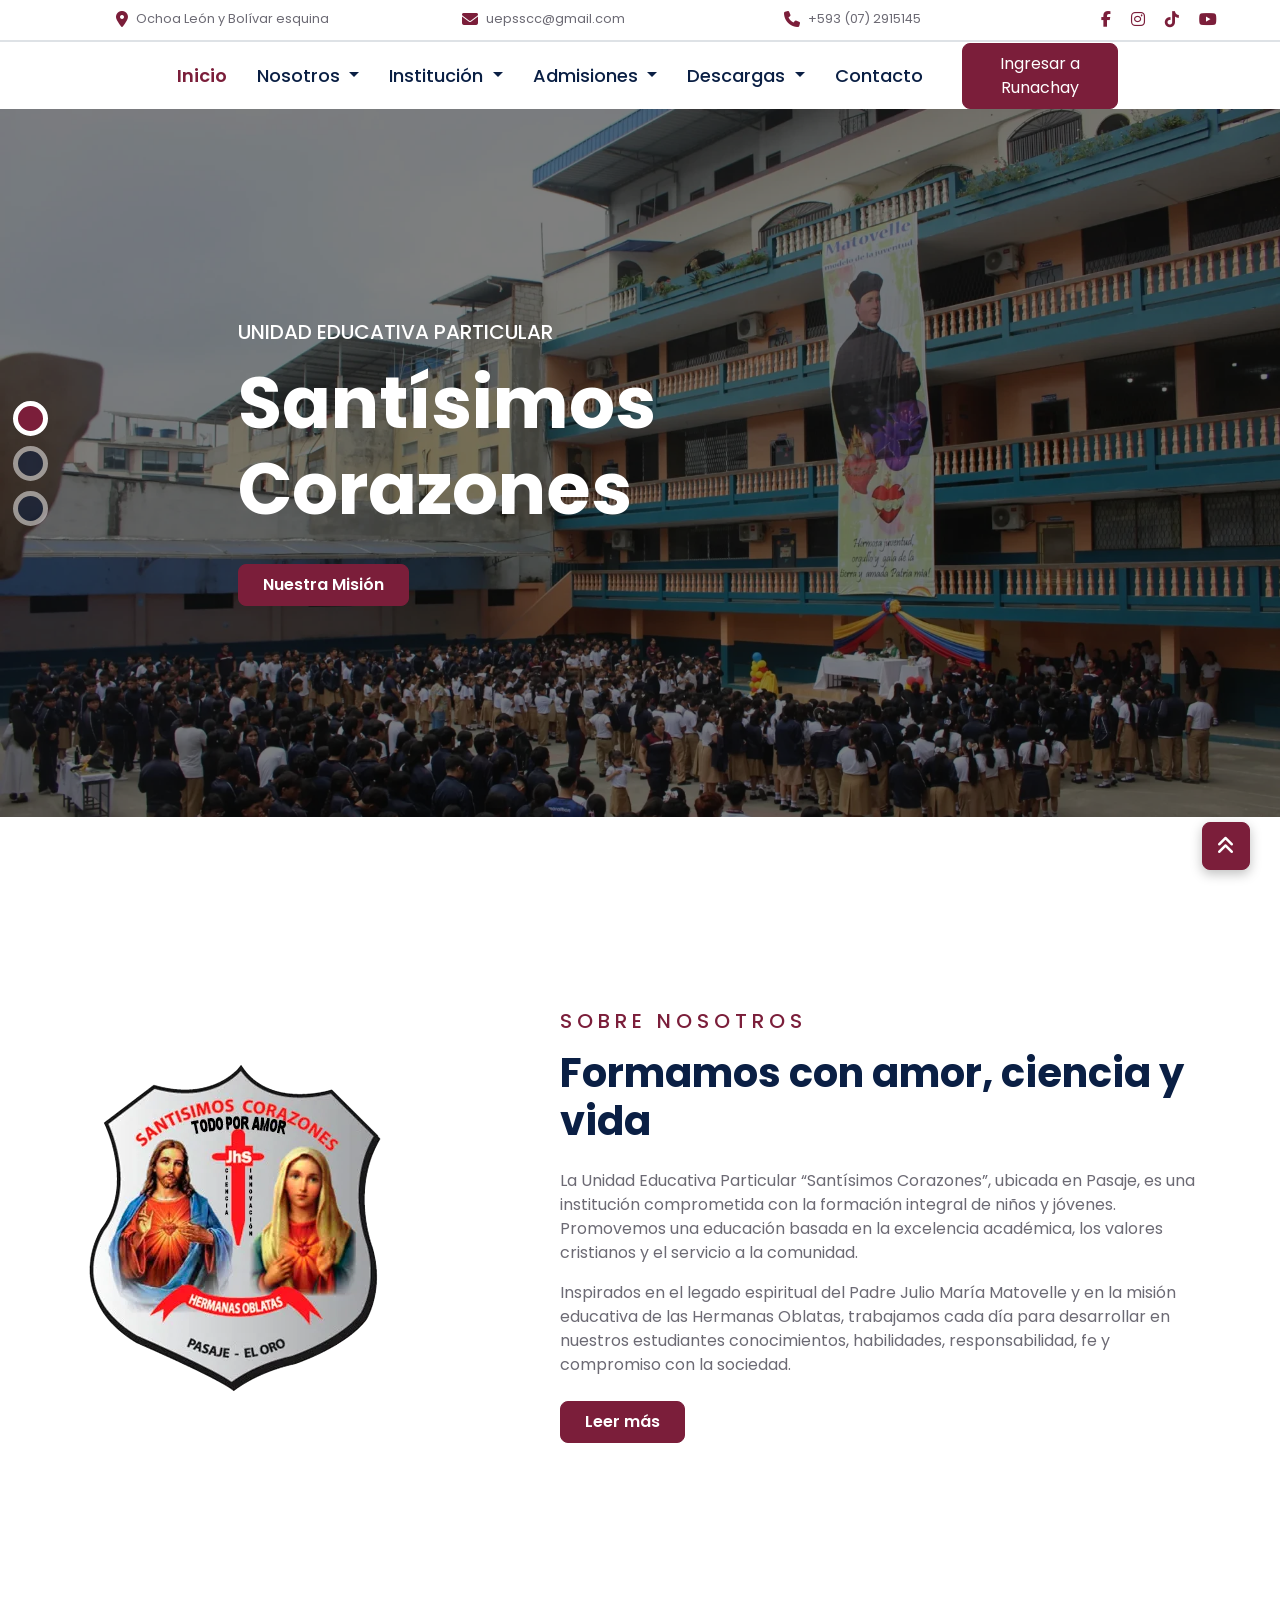
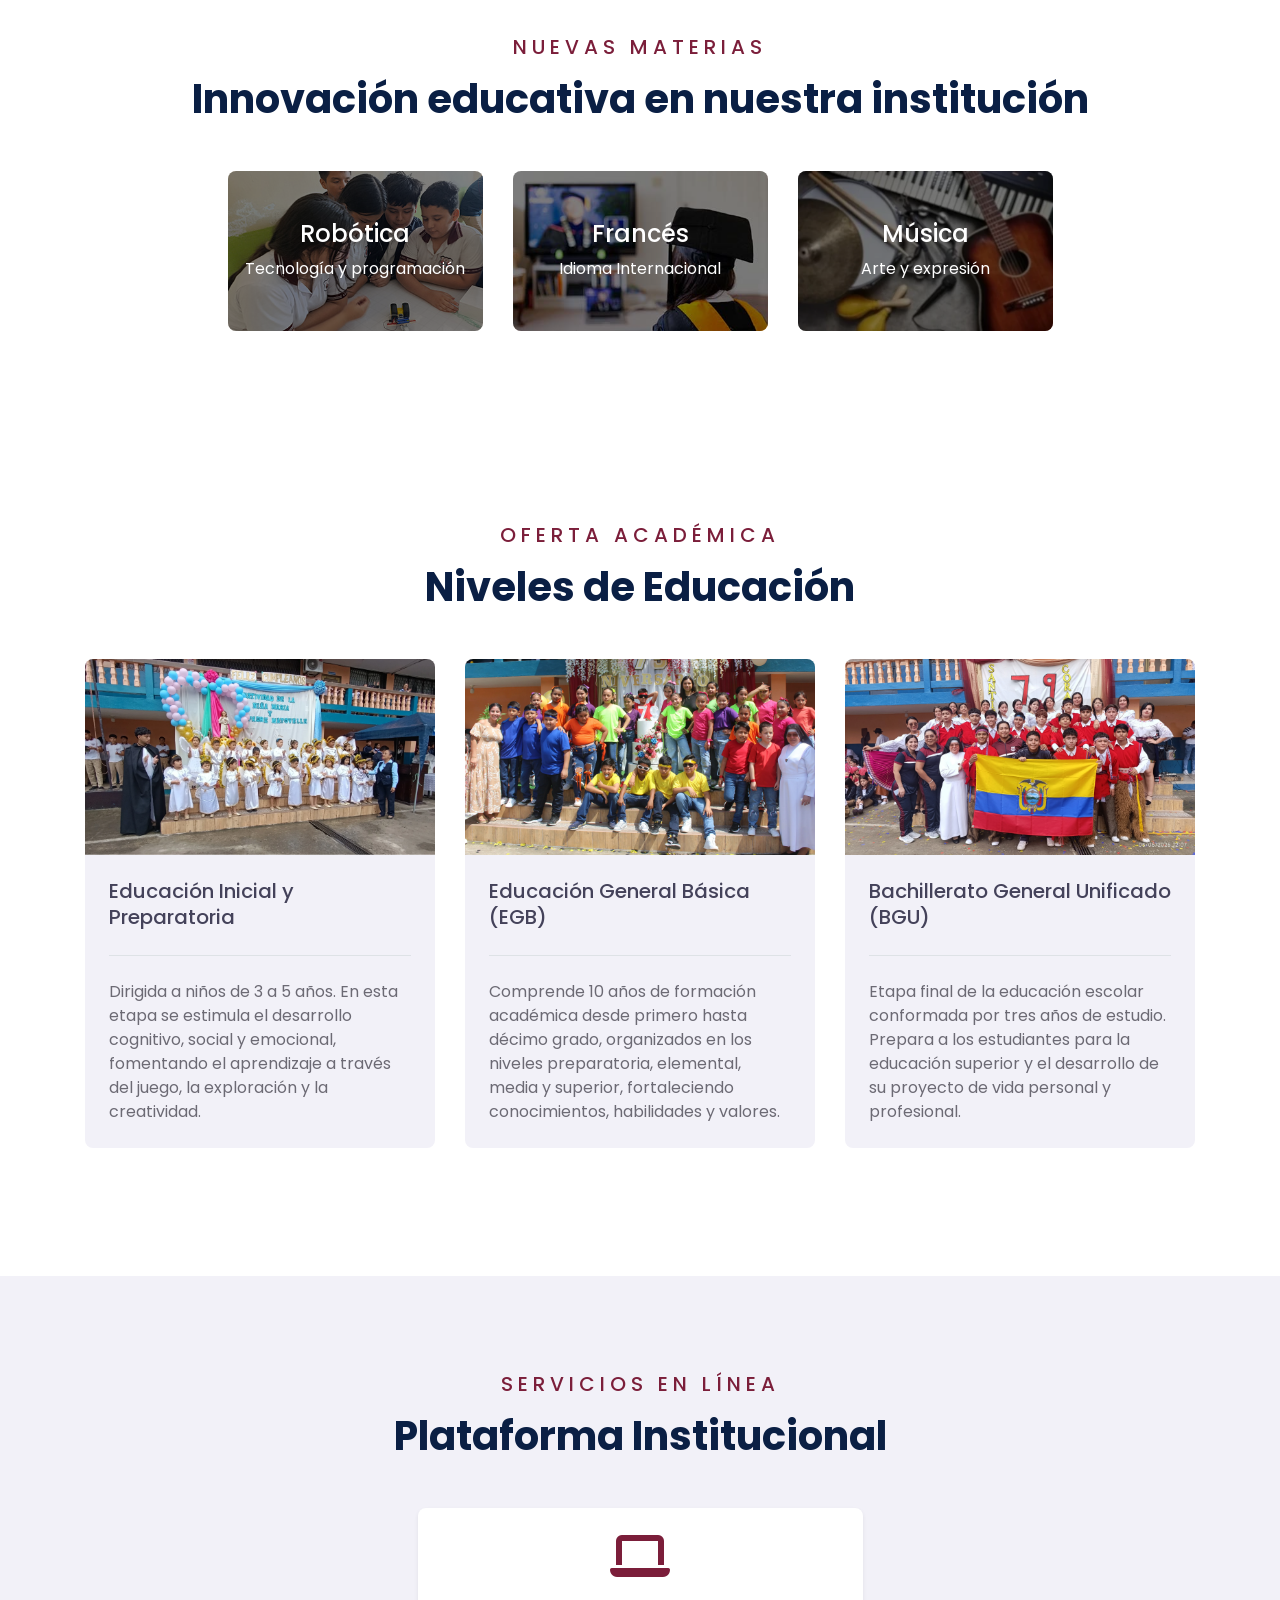
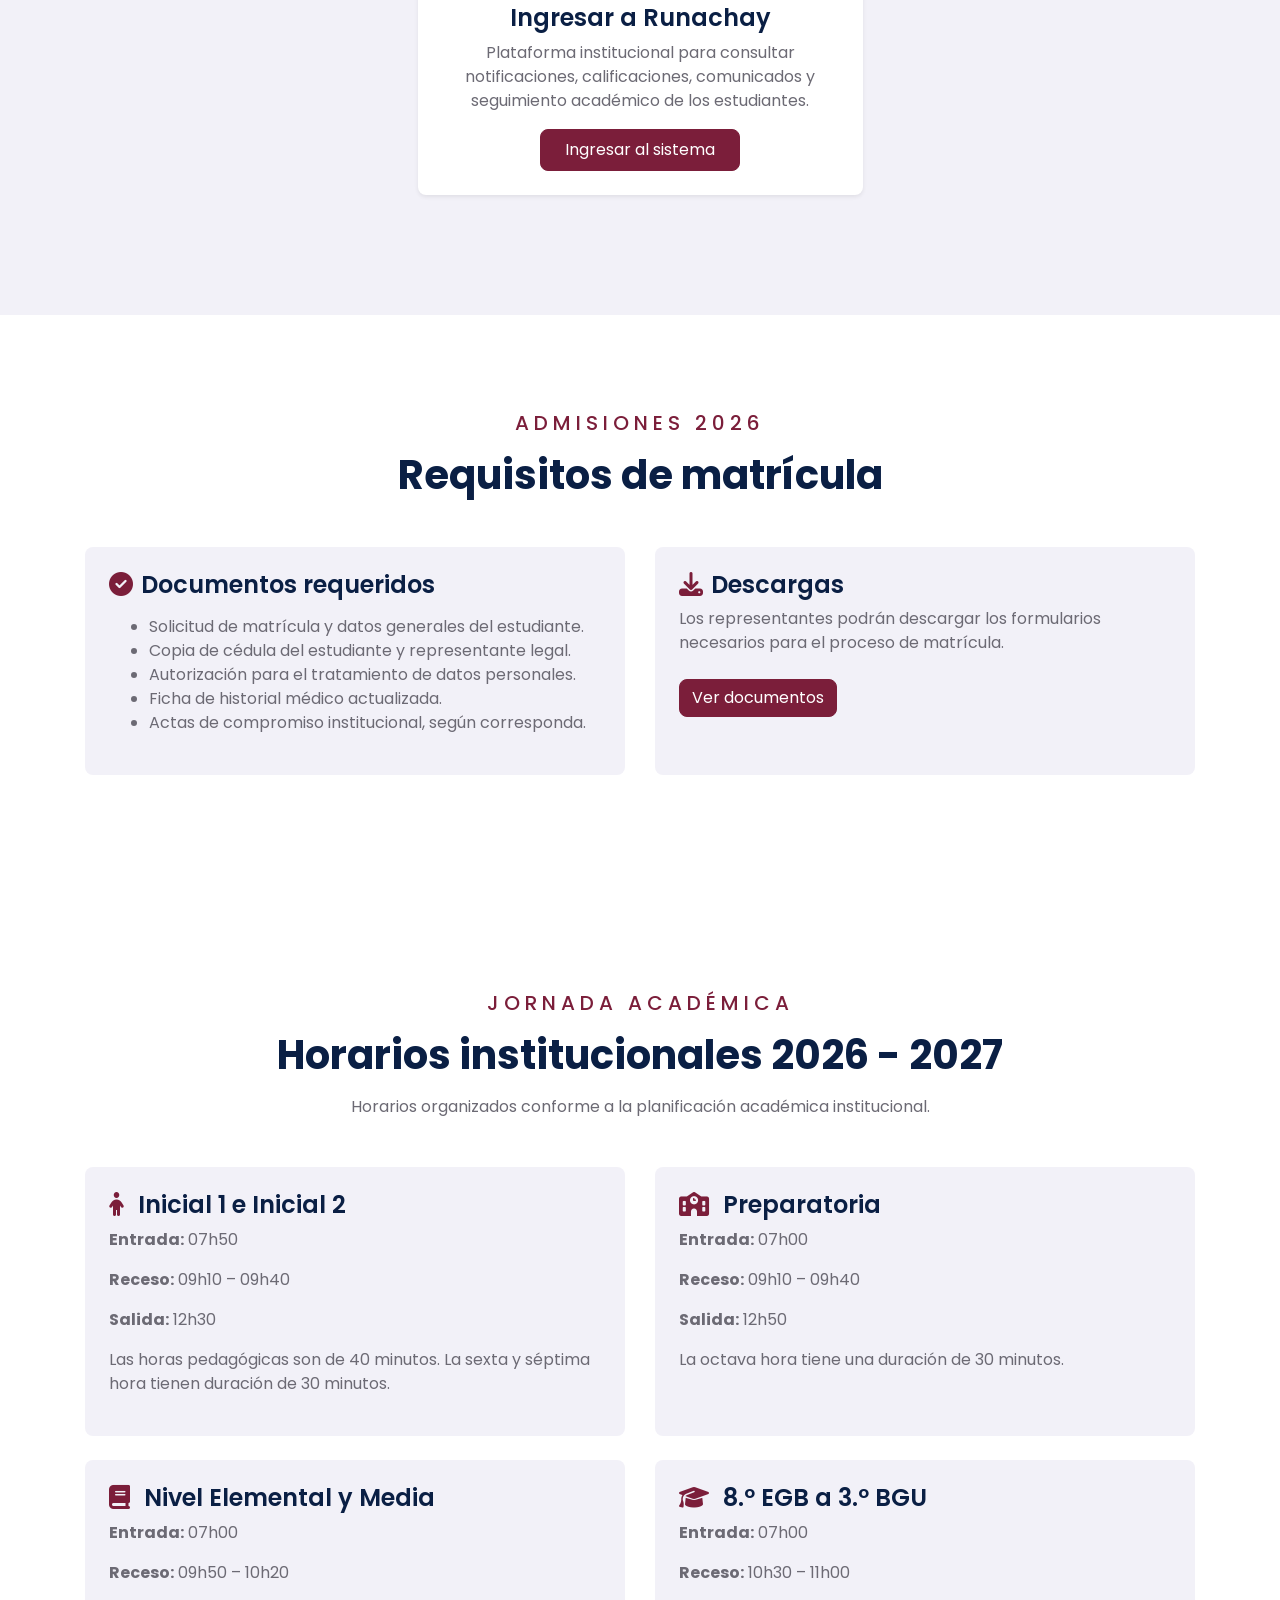
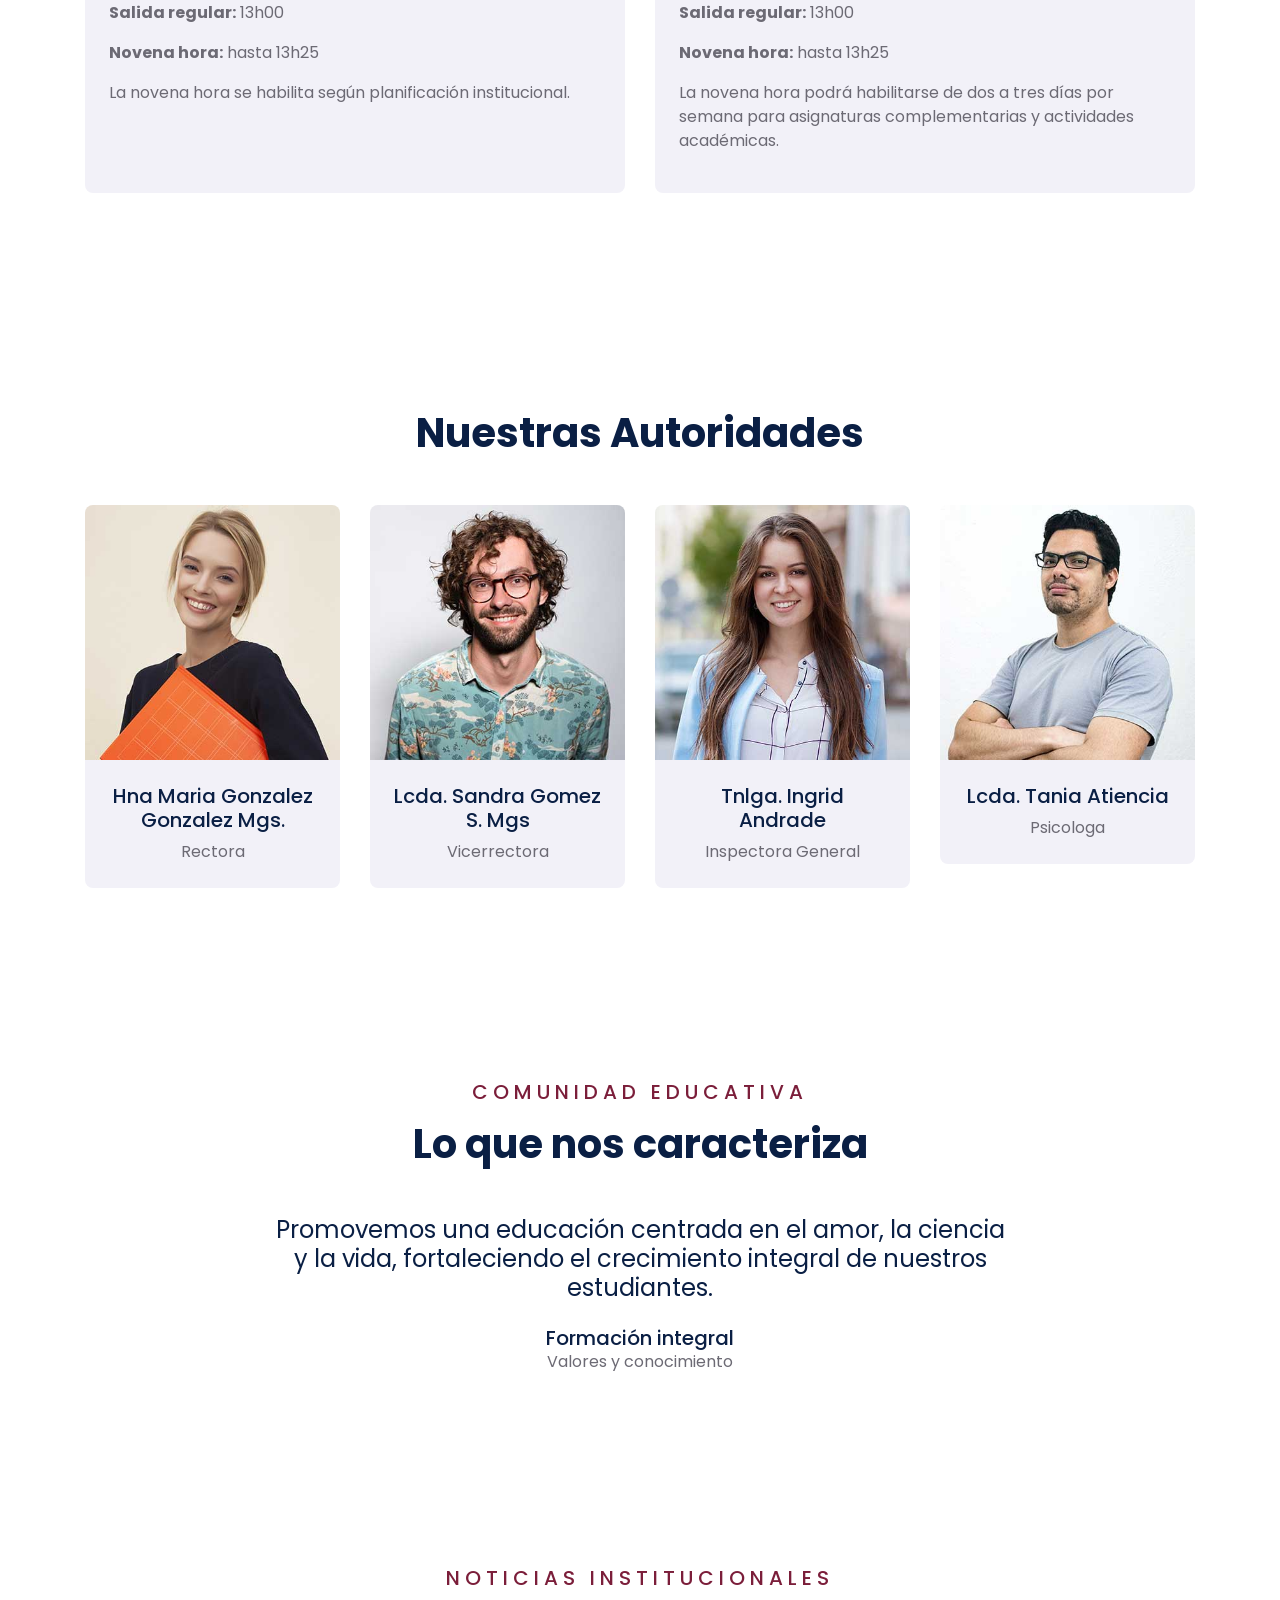
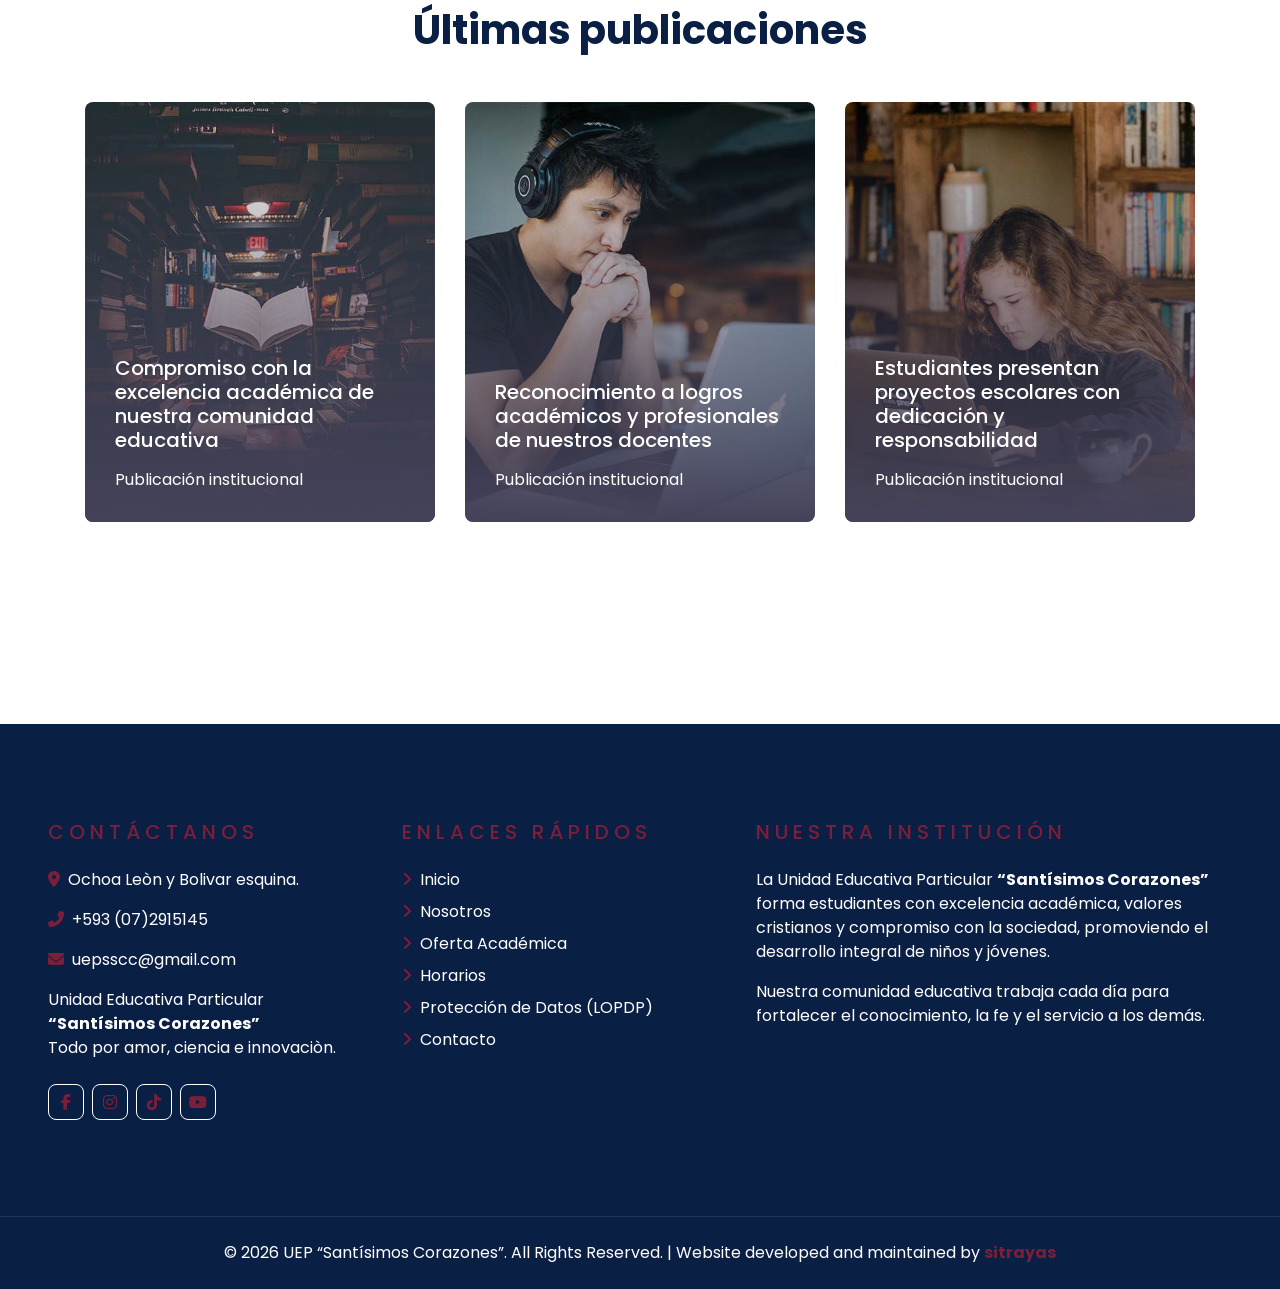
==== commit 9605cfd8: "agregando creditos y metadatos de autor" ====
--- a/index.html
+++ b/index.html
@@ -812,7 +812,16 @@
 
 
 
-
+<!--
+Sitio web institucional desarrollado por:
+ Josué Acuña P.
+Tecnólogo Superior en Desarrollo de Software
+sitrayas
+https://sitrayas.com
+ECUADOR
+
+Año 2026
+-->
 
 
 
@@ -921,14 +930,26 @@
 
     <div class="row">
         <div class="col-12 text-center">
+
+
+
+
+
             <p class="m-0 text-white">
-                &copy; 2026 UEP “Santísimos Corazones”.
-                Derechos reservados. |
-                Diseñado por
-                <a class="text-primary font-weight-bold" href="https://sitrayas.com" target="_blank">
-                    sitrayas
-                </a>
+               &copy; 2026 UEP “Santísimos Corazones”. All Rights Reserved.
+               | Website developed and maintained by
+                 <a class="text-primary font-weight-bold"
+       href="https://sitrayas.com"
+       target="_blank"
+       title="Josué Acuña P - Software Developer"">
+        sitrayas
+    </a>
             </p>
+
+
+
+
+
         </div>
     </div>
 
